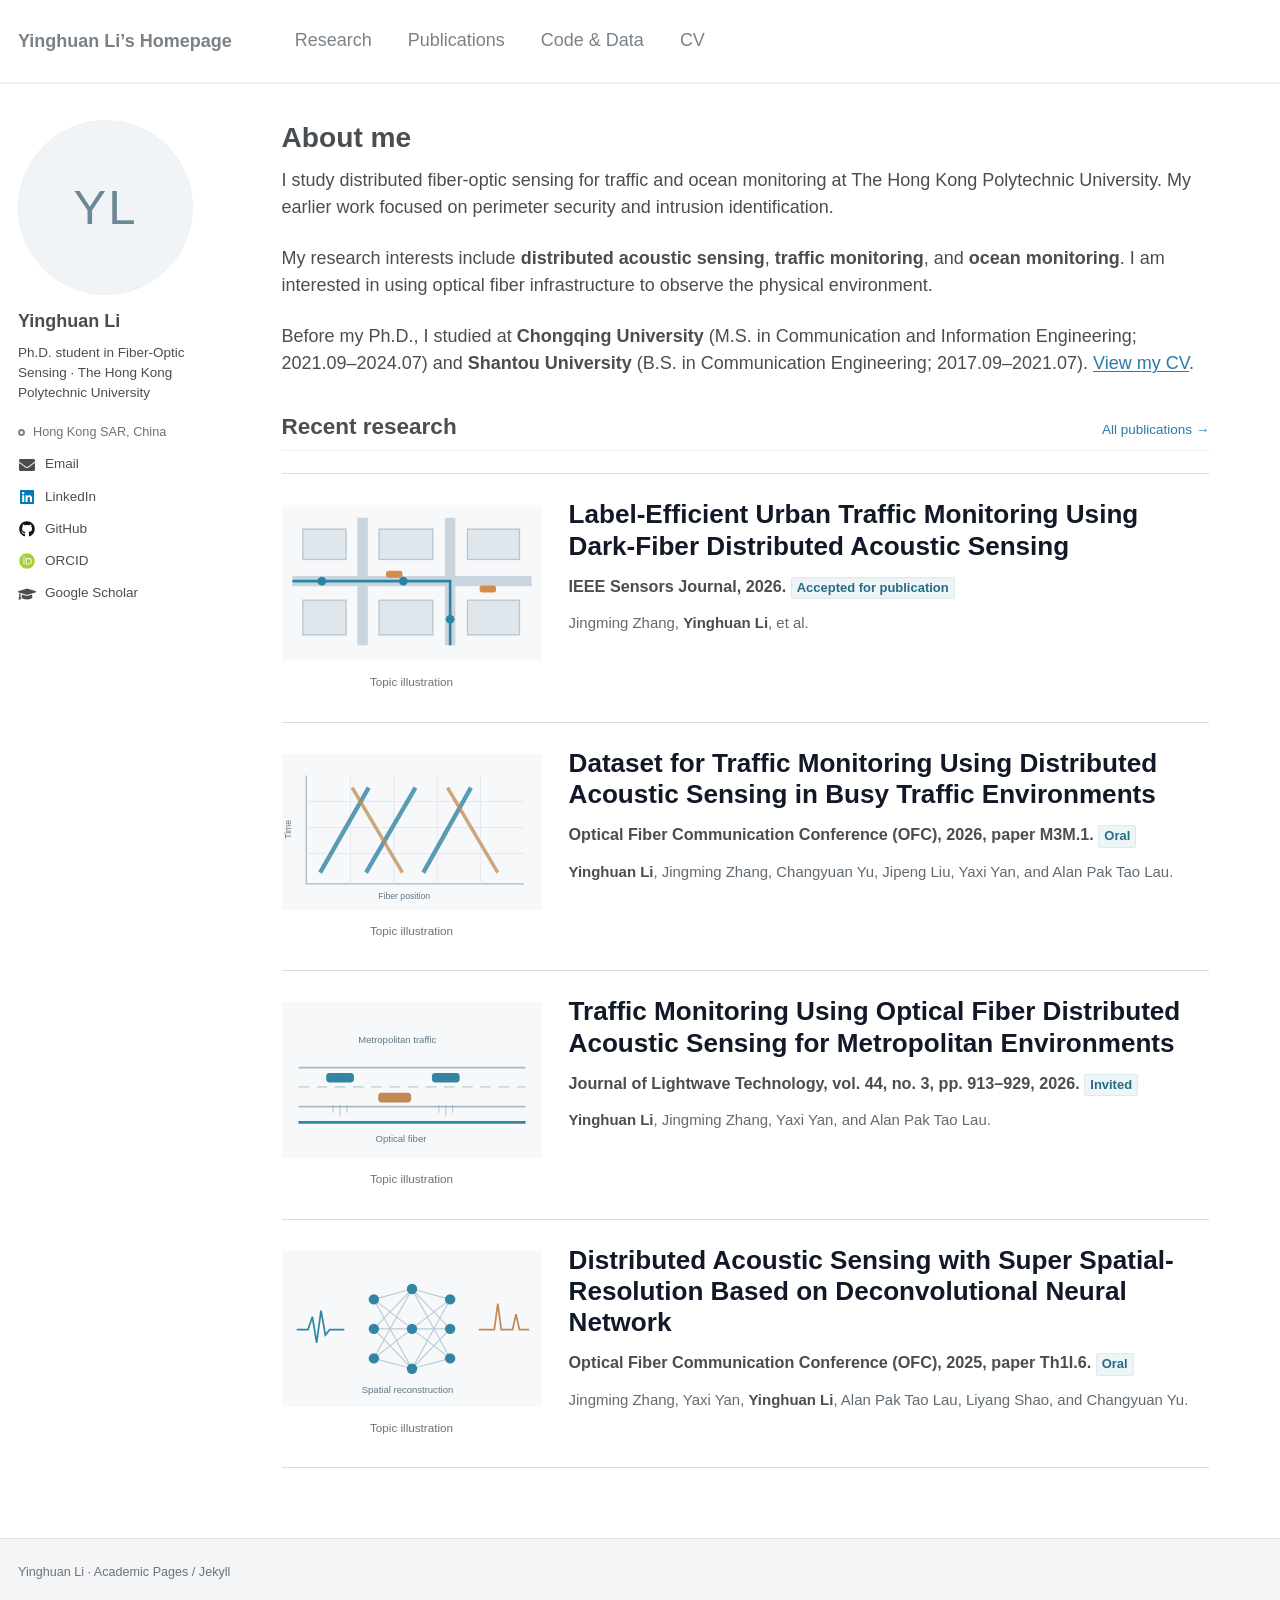
==== index.html @ 4fb7488a "Publish reviewed portfolio snapshot" ====
<!doctype html>
<!-- Adapted from Academic Pages / Minimal Mistakes; see assets/academicpages-LICENSE.txt. -->
<html lang="en">
<head>
  <meta charset="utf-8">
  <meta name="viewport" content="width=device-width, initial-scale=1">
  <title>About · Yinghuan Li</title>
  <meta name="description" content="I study distributed fiber-optic sensing for traffic and ocean monitoring at The Hong Kong Polytechnic University. My earlier work focused on perimeter security and intrusion identification.">
  
  <link rel="stylesheet" href="/assets/css/main.css?v=1792940641">
</head>
<body>
  <a class="skip" href="#main">Skip to content</a>
  <header class="masthead"><div class="masthead__inner-wrap"><nav class="site-navigation" aria-label="Main navigation">
    <div class="nav-primary">
    <a class="site-name" href="/" aria-current="page">Yinghuan Li’s Homepage</a>
    <ul class="nav-visible"><li><a href="/research/">Research</a></li><li><a href="/publications/">Publications</a></li><li><a href="/code-data/">Code & Data</a></li><li><a href="/cv/">CV</a></li></ul>
    </div>
    <button class="nav-toggle" type="button" aria-label="More navigation" aria-controls="nav-overflow" aria-expanded="false" hidden><span class="nav-toggle-icon" aria-hidden="true"><span></span><span></span><span></span></span></button>
    <ul class="nav-overflow" id="nav-overflow" hidden></ul>
  </nav></div></header>
  <div class="portfolio-shell">
    
<aside class="author-card" aria-label="Author profile">
  <div class="author-monogram" aria-hidden="true">YL</div>
  <div class="author-copy">
  <h2>Yinghuan Li</h2>
  <p class="author-role">Ph.D. student in Fiber-Optic Sensing · The Hong Kong Polytechnic University</p>
  </div>
  <div class="author-links-wrapper">
  <button class="follow-toggle" type="button" aria-controls="author-contact-links" aria-expanded="false">Follow</button>
  <ul class="author-links" id="author-contact-links"><li class="author-location"><span class="location">Hong Kong SAR, China</span></li><li><a href="mailto:ying-huan.li@connect.polyu.hk"><!-- Font Awesome Free 5.15.4; icons CC BY 4.0. See assets/fontawesome-LICENSE.txt. -->
<svg class="contact-icon contact-icon--email" viewBox="0 0 512 512" fill="currentColor" aria-hidden="true" focusable="false" xmlns="http://www.w3.org/2000/svg"><path d="M502.3 190.8c3.9-3.1 9.7-.2 9.7 4.7V400c0 26.5-21.5 48-48 48H48c-26.5 0-48-21.5-48-48V195.6c0-5 5.7-7.8 9.7-4.7 22.4 17.4 52.1 39.5 154.1 113.6 21.1 15.4 56.7 47.8 92.2 47.6 35.7.3 72-32.8 92.3-47.6 102-74.1 131.6-96.3 154-113.7zM256 320c23.2.4 56.6-29.2 73.4-41.4 132.7-96.3 142.8-104.7 173.4-128.7 5.8-4.5 9.2-11.5 9.2-18.9v-19c0-26.5-21.5-48-48-48H48C21.5 64 0 85.5 0 112v19c0 7.4 3.4 14.3 9.2 18.9 30.6 23.9 40.7 32.4 173.4 128.7 16.8 12.2 50.2 41.8 73.4 41.4z"/></svg>

Email</a></li><li><a href="https://www.linkedin.com/in/yinghuan-li-a38567391/?locale=en"><!-- Font Awesome Free 5.15.4; icons CC BY 4.0. See assets/fontawesome-LICENSE.txt. -->
<svg class="contact-icon contact-icon--linkedin" viewBox="0 0 448 512" fill="currentColor" aria-hidden="true" focusable="false" xmlns="http://www.w3.org/2000/svg"><path d="M416 32H31.9C14.3 32 0 46.5 0 64.3v383.4C0 465.5 14.3 480 31.9 480H416c17.6 0 32-14.5 32-32.3V64.3c0-17.8-14.4-32.3-32-32.3zM135.4 416H69V202.2h66.5V416zm-33.2-243c-21.3 0-38.5-17.3-38.5-38.5S80.9 96 102.2 96c21.2 0 38.5 17.3 38.5 38.5 0 21.3-17.2 38.5-38.5 38.5zm282.1 243h-66.4V312c0-24.8-.5-56.7-34.5-56.7-34.6 0-39.9 27-39.9 54.9V416h-66.4V202.2h63.7v29.2h.9c8.9-16.8 30.6-34.5 62.9-34.5 67.2 0 79.7 44.3 79.7 101.9V416z"/></svg>

LinkedIn</a></li><li><a href="https://github.com/StepsEight"><!-- Font Awesome Free 5.15.4; icons CC BY 4.0. See assets/fontawesome-LICENSE.txt. -->
<svg class="contact-icon contact-icon--github" viewBox="0 0 496 512" fill="currentColor" aria-hidden="true" focusable="false" xmlns="http://www.w3.org/2000/svg"><path d="M165.9 397.4c0 2-2.3 3.6-5.2 3.6-3.3.3-5.6-1.3-5.6-3.6 0-2 2.3-3.6 5.2-3.6 3-.3 5.6 1.3 5.6 3.6zm-31.1-4.5c-.7 2 1.3 4.3 4.3 4.9 2.6 1 5.6 0 6.2-2s-1.3-4.3-4.3-5.2c-2.6-.7-5.5.3-6.2 2.3zm44.2-1.7c-2.9.7-4.9 2.6-4.6 4.9.3 2 2.9 3.3 5.9 2.6 2.9-.7 4.9-2.6 4.6-4.6-.3-1.9-3-3.2-5.9-2.9zM244.8 8C106.1 8 0 113.3 0 252c0 110.9 69.8 205.8 169.5 239.2 12.8 2.3 17.3-5.6 17.3-12.1 0-6.2-.3-40.4-.3-61.4 0 0-70 15-84.7-29.8 0 0-11.4-29.1-27.8-36.6 0 0-22.9-15.7 1.6-15.4 0 0 24.9 2 38.6 25.8 21.9 38.6 58.6 27.5 72.9 20.9 2.3-16 8.8-27.1 16-33.7-55.9-6.2-112.3-14.3-112.3-110.5 0-27.5 7.6-41.3 23.6-58.9-2.6-6.5-11.1-33.3 2.6-67.9 20.9-6.5 69 27 69 27 20-5.6 41.5-8.5 62.8-8.5s42.8 2.9 62.8 8.5c0 0 48.1-33.6 69-27 13.7 34.7 5.2 61.4 2.6 67.9 16 17.7 25.8 31.5 25.8 58.9 0 96.5-58.9 104.2-114.8 110.5 9.2 7.9 17 22.9 17 46.4 0 33.7-.3 75.4-.3 83.6 0 6.5 4.6 14.4 17.3 12.1C428.2 457.8 496 362.9 496 252 496 113.3 383.5 8 244.8 8zM97.2 352.9c-1.3 1-1 3.3.7 5.2 1.6 1.6 3.9 2.3 5.2 1 1.3-1 1-3.3-.7-5.2-1.6-1.6-3.9-2.3-5.2-1zm-10.8-8.1c-.7 1.3.3 2.9 2.3 3.9 1.6 1 3.6.7 4.3-.7.7-1.3-.3-2.9-2.3-3.9-2-.6-3.6-.3-4.3.7zm32.4 35.6c-1.6 1.3-1 4.3 1.3 6.2 2.3 2.3 5.2 2.6 6.5 1 1.3-1.3.7-4.3-1.3-6.2-2.2-2.3-5.2-2.6-6.5-1zm-11.4-14.7c-1.6 1-1.6 3.6 0 5.9 1.6 2.3 4.3 3.3 5.6 2.3 1.6-1.3 1.6-3.9 0-6.2-1.4-2.3-4-3.3-5.6-2z"/></svg>

GitHub</a></li><li><a href="https://orcid.org/0000-0002-9849-8032"><!-- Font Awesome Free 5.15.4; icons CC BY 4.0. See assets/fontawesome-LICENSE.txt. -->
<svg class="contact-icon contact-icon--orcid" viewBox="0 0 512 512" fill="currentColor" aria-hidden="true" focusable="false" xmlns="http://www.w3.org/2000/svg"><path d="M294.75 188.19h-45.92V342h47.47c67.62 0 83.12-51.34 83.12-76.91 0-41.64-26.54-76.9-84.67-76.9zM256 8C119 8 8 119 8 256s111 248 248 248 248-111 248-248S393 8 256 8zm-80.79 360.76h-29.84v-207.5h29.84zm-14.92-231.14a19.57 19.57 0 1 1 19.57-19.57 19.64 19.64 0 0 1-19.57 19.57zM300 369h-81V161.26h80.6c76.73 0 110.44 54.83 110.44 103.85C410 318.39 368.38 369 300 369z"/></svg>

ORCID</a></li><li><a href="https://scholar.google.com/citations?user=n-cyWgwAAAAJ&amp;hl=en"><!-- Font Awesome Free 5.15.4; icons CC BY 4.0. See assets/fontawesome-LICENSE.txt. -->
<svg class="contact-icon contact-icon--scholar" viewBox="0 0 640 512" fill="currentColor" aria-hidden="true" focusable="false" xmlns="http://www.w3.org/2000/svg"><path d="M622.34 153.2L343.4 67.5c-15.2-4.67-31.6-4.67-46.79 0L17.66 153.2c-23.54 7.23-23.54 38.36 0 45.59l48.63 14.94c-10.67 13.19-17.23 29.28-17.88 46.9C38.78 266.15 32 276.11 32 288c0 10.78 5.68 19.85 13.86 25.65L20.33 428.53C18.11 438.52 25.71 448 35.94 448h56.11c10.24 0 17.84-9.48 15.62-19.47L82.14 313.65C90.32 307.85 96 298.78 96 288c0-11.57-6.47-21.25-15.66-26.87.76-15.02 8.44-28.3 20.69-36.72L296.6 284.5c9.06 2.78 26.44 6.25 46.79 0l278.95-85.7c23.55-7.24 23.55-38.36 0-45.6zM352.79 315.09c-28.53 8.76-52.84 3.92-65.59 0l-145.02-44.55L128 384c0 35.35 85.96 64 192 64s192-28.65 192-64l-14.18-113.47-145.03 44.56z"/></svg>

Google Scholar</a></li></ul>
  </div>
</aside>

    <main id="main"><h1>About me</h1>
<div class="about-copy">
<p>I study distributed fiber-optic sensing for traffic and ocean monitoring at The Hong Kong Polytechnic University. My earlier work focused on perimeter security and intrusion identification.</p>
<p>My research interests include <strong>distributed acoustic sensing</strong>, <strong>traffic monitoring</strong>, and <strong>ocean monitoring</strong>. I am interested in using optical fiber infrastructure to observe the physical environment.</p>
<p>Before my Ph.D., I studied at <strong>Chongqing University</strong> (M.S. in Communication and Information Engineering; 2021.09–2024.07) and <strong>Shantou University</strong> (B.S. in Communication Engineering; 2017.09–2021.07). <a href="/cv/">View my CV</a>.</p>
</div>

<div class="section-heading"><h2>Recent research</h2><a href="/publications/">All publications <span aria-hidden="true">→</span></a></div>
<div class="research-list">


<article class="project-row research-row">
  <figure class="research-visual">
    
<svg viewBox="0 0 300 180" xmlns="http://www.w3.org/2000/svg" aria-hidden="true" focusable="false">
<rect width="300" height="180" rx="3" fill="#f6f8fa"/>

<g fill="#e0e7ec" stroke="#b8c6d0" stroke-width="1.5"><rect x="24" y="28" width="50" height="35"/><rect x="112" y="28" width="62" height="35"/><rect x="214" y="28" width="60" height="35"/><rect x="24" y="110" width="50" height="40"/><rect x="112" y="110" width="62" height="40"/><rect x="214" y="110" width="60" height="40"/></g>
<path d="M12 88H288M93 15V162M194 15V162" stroke="#c9d4dc" stroke-width="12"/><path d="M12 88H194V162" stroke="#2885a5" stroke-width="3" fill="none"/>
<g fill="#2885a5"><circle cx="46" cy="88" r="5"/><circle cx="140" cy="88" r="5"/><circle cx="194" cy="132" r="5"/></g><g fill="#d38c4a"><rect x="120" y="76" width="19" height="8" rx="3"/><rect x="228" y="93" width="19" height="8" rx="3"/></g>

</svg>

    <figcaption>Topic illustration</figcaption>
  </figure>
  <div class="project-copy research-citation"><h3><a href="https://doi.org/10.1109/JSEN.2026.3744392">Label-Efficient Urban Traffic Monitoring Using Dark-Fiber Distributed Acoustic Sensing</a></h3><p class="research-venue">IEEE Sensors Journal, 2026. <span class="badge">Accepted for publication</span></p><p class="research-authors">Jingming Zhang, <strong>Yinghuan Li</strong>, et al.</p></div>
</article>

<article class="project-row research-row">
  <figure class="research-visual">
    
<svg viewBox="0 0 300 180" xmlns="http://www.w3.org/2000/svg" aria-hidden="true" focusable="false">
<rect width="300" height="180" rx="3" fill="#f6f8fa"/>

<path d="M28 25V150H279" fill="none" stroke="#a9b8c4" stroke-width="1.5"/>
<g stroke="#e1e7ec" stroke-width="1"><path d="M28 55H279M28 85H279M28 115H279M79 25V150M129 25V150M179 25V150M229 25V150"/></g>
<g stroke="#3285a3" stroke-width="5" opacity=".8"><path d="M44 137L100 39M97 137L154 39M163 137L218 39"/></g><g stroke="#c18a52" stroke-width="4" opacity=".75"><path d="M81 39L139 137M191 39L249 137"/></g>
<g fill="#617783" font-size="10" font-family="Arial,sans-serif"><text x="111" y="168">Fiber position</text><text x="10" y="98" transform="rotate(-90 10 98)">Time</text></g>

</svg>

    <figcaption>Topic illustration</figcaption>
  </figure>
  <div class="project-copy research-citation"><h3><a href="https://doi.org/10.1364/OFC.2026.M3M.1">Dataset for Traffic Monitoring Using Distributed Acoustic Sensing in Busy Traffic Environments</a></h3><p class="research-venue">Optical Fiber Communication Conference (OFC), 2026, paper M3M.1. <span class="badge">Oral</span></p><p class="research-authors"><strong>Yinghuan Li</strong>, Jingming Zhang, Changyuan Yu, Jipeng Liu, Yaxi Yan, and Alan Pak Tao Lau.</p></div>
</article>

<article class="project-row research-row">
  <figure class="research-visual">
    
<svg viewBox="0 0 300 180" xmlns="http://www.w3.org/2000/svg" aria-hidden="true" focusable="false">
<rect width="300" height="180" rx="3" fill="#f6f8fa"/>

<path d="M19 76H281M19 121H281" stroke="#acbac5" stroke-width="2"/><path d="M19 98H281" stroke="#ced8df" stroke-width="2" stroke-dasharray="12 9"/>
<g fill="#3285a3"><rect x="51" y="82" width="32" height="11" rx="4"/><rect x="173" y="82" width="32" height="11" rx="4"/></g><rect x="111" y="105" width="38" height="11" rx="4" fill="#c18a52"/>
<path d="M19 139H281" stroke="#3285a3" stroke-width="3"/><g fill="none" stroke="#3285a3" opacity=".45"><path d="M67 119v13m-8-13v9m16-9v9M189 119v13m-8-13v9m16-9v9"/></g>
<g fill="#617783" font-family="Arial,sans-serif" font-size="11"><text x="88" y="48">Metropolitan traffic</text><text x="108" y="162">Optical fiber</text></g>

</svg>

    <figcaption>Topic illustration</figcaption>
  </figure>
  <div class="project-copy research-citation"><h3><a href="https://doi.org/10.1109/JLT.2025.3642924">Traffic Monitoring Using Optical Fiber Distributed Acoustic Sensing for Metropolitan Environments</a></h3><p class="research-venue">Journal of Lightwave Technology, vol. 44, no. 3, pp. 913–929, 2026. <span class="badge">Invited</span></p><p class="research-authors"><strong>Yinghuan Li</strong>, Jingming Zhang, Yaxi Yan, and Alan Pak Tao Lau.</p></div>
</article>

<article class="project-row research-row">
  <figure class="research-visual">
    
<svg viewBox="0 0 300 180" xmlns="http://www.w3.org/2000/svg" aria-hidden="true" focusable="false">
<rect width="300" height="180" rx="3" fill="#f6f8fa"/>

<path d="M17 91h13l5-15 5 30 5-37 5 28 5-6h17" fill="none" stroke="#3285a3" stroke-width="2"/>
<g fill="none" stroke="#b9cbd7" stroke-width="1.3"><path d="M106 56L150 44 194 56M106 56L150 90 194 56M106 56L150 136 194 56M106 90L150 44 194 90M106 90L150 90 194 90M106 90L150 136 194 90M106 124L150 44 194 124M106 124L150 90 194 124M106 124L150 136 194 124"/></g>
<g fill="#3285a3"><circle cx="106" cy="56" r="6"/><circle cx="106" cy="90" r="6"/><circle cx="106" cy="124" r="6"/><circle cx="150" cy="44" r="6"/><circle cx="150" cy="90" r="6"/><circle cx="150" cy="136" r="6"/><circle cx="194" cy="56" r="6"/><circle cx="194" cy="90" r="6"/><circle cx="194" cy="124" r="6"/></g>
<path d="M227 91h18l4-30 4 30h13l4-18 4 18h11" fill="none" stroke="#c18a52" stroke-width="2"/>
<text x="92" y="164" fill="#617783" font-family="Arial,sans-serif" font-size="11">Spatial reconstruction</text>

</svg>

    <figcaption>Topic illustration</figcaption>
  </figure>
  <div class="project-copy research-citation"><h3><a href="https://doi.org/10.1364/OFC.2025.Th1I.6">Distributed Acoustic Sensing with Super Spatial-Resolution Based on Deconvolutional Neural Network</a></h3><p class="research-venue">Optical Fiber Communication Conference (OFC), 2025, paper Th1I.6. <span class="badge">Oral</span></p><p class="research-authors">Jingming Zhang, Yaxi Yan, <strong>Yinghuan Li</strong>, Alan Pak Tao Lau, Liyang Shao, and Changyuan Yu.</p></div>
</article>

</div>


</main>
  </div>
  <footer class="portfolio-footer">Yinghuan Li · Academic Pages / Jekyll</footer>
  <script defer src="/assets/navigation.js?v=1792940641"></script>
</body>
</html>
---- assets/css/main.css ----
﻿:root{--global-base-color: #2f7f93;--global-bg-color: #fff;--global-footer-bg-color: #f2f3f3;--global-border-color: rgb(94.7843137255%, 95.0980392157%, 95.3333333333%);--global-dark-border-color: #bdc1c4;--global-code-background-color: #fafafa;--global-code-text-color: rgb(19.137254902%, 20.3921568627%, 21.3333333333%);--global-fig-caption-color: mix(#fff, rgb(28.7058823529%, 30.5882352941%, 32%), 25%);--global-link-color: #52adc8;--global-link-color-hover: mix(#000, #2f7f93, 25%);--global-link-color-visited: mix(#fff, #2f7f93, 25%);--global-masthead-link-color: rgb(28.7058823529%, 30.5882352941%, 32%);--global-masthead-link-color-hover: mix(#000, #7a8288, 25%);--global-text-color: rgb(28.7058823529%, 30.5882352941%, 32%);--global-text-color-light: rgb(73.9215686275%, 75.4901960784%, 76.6666666667%);--global-thead-color: rgb(94.7843137255%, 95.0980392157%, 95.3333333333%)}html[data-theme=dark]{--global-base-color: #0ea1c5;--global-bg-color: #474747;--global-footer-bg-color: #474747;--global-border-color: rgb(73.9215686275%, 75.4901960784%, 76.6666666667%);--global-dark-border-color: rgb(85.568627451%, 85.568627451%, 85.568627451%);--global-code-background-color: #fafafa;--global-code-text-color: rgb(19.137254902%, 20.3921568627%, 21.3333333333%);--global-fig-caption-color: rgb(73.9215686275%, 75.4901960784%, 76.6666666667%);--global-link-color: #0ea1c5;--global-link-color-hover: rgb(4.1176470588%, 47.3529411765%, 57.9411764706%);--global-link-color-visited: rgb(29.1176470588%, 72.3529411765%, 82.9411764706%);--global-masthead-link-color: #ffffff;--global-masthead-link-color-hover: #0ea1c5;--global-text-color: #ffffff;--global-text-color-light: #f3f3f3;--global-thead-color: rgb(92.7843137255%, 92.7843137255%, 92.7843137255%)}a:focus{outline:thin dotted #f89406;outline:5px auto #f89406;outline-offset:-2px}*,*:before,*:after{-moz-box-sizing:border-box;-webkit-box-sizing:border-box;box-sizing:border-box}html{box-sizing:border-box;background-color:var(--global-bg-color);font-size:16px}@media(min-width: 48em){html{font-size:18px}}html{-webkit-text-size-adjust:100%;-ms-text-size-adjust:100%}body{margin:0}::-moz-selection{color:#fff;background:#000}::selection{color:#fff;background:#000}article,aside,details,figcaption,figure,footer,header,hgroup,main,nav,section{display:block}audio,canvas,video{display:inline-block;*display:inline;*zoom:1}audio:not([controls]){display:none}a{color:var(--global-link-color)}a:hover,a:active{outline:0}sub,sup{position:relative;font-size:75%;line-height:0;vertical-align:baseline}sup{top:-0.5em}sub{bottom:-0.25em}img{max-width:100%;width:auto\9 ;height:auto;vertical-align:middle;border:0;-ms-interpolation-mode:bicubic}#map_canvas img,.google-maps img{max-width:none}button,input,select,textarea{margin:0;font-size:100%;vertical-align:middle}button,input{*overflow:visible;line-height:normal}button::-moz-focus-inner,input::-moz-focus-inner{padding:0;border:0}button,html input[type=button],input[type=reset],input[type=submit]{-webkit-appearance:button;cursor:pointer}label,select,button,input[type=button],input[type=reset],input[type=submit],input[type=radio],input[type=checkbox]{cursor:pointer}input[type=search]{box-sizing:content-box;-webkit-appearance:textfield}input[type=search]::-webkit-search-decoration,input[type=search]::-webkit-search-cancel-button{-webkit-appearance:none}textarea{overflow:auto;vertical-align:top}html{position:relative;min-height:100%;scroll-behavior:smooth}body{color:var(--global-text-color);background-color:var(--global-bg-color);margin:0;padding:70px 0 0;padding-bottom:9em;font-family:-apple-system,".SFNSText-Regular","San Francisco","Roboto","Segoe UI","Helvetica Neue","Lucida Grande",Arial,sans-serif;line-height:1.5}body.overflow--hidden{overflow:hidden}h1,h2,h3,h4,h5,h6{margin:2em 0 .5em;line-height:1.2;font-family:-apple-system,".SFNSText-Regular","San Francisco","Roboto","Segoe UI","Helvetica Neue","Lucida Grande",Arial,sans-serif;font-weight:bold}h1{margin-top:0;font-size:1.563em}h2{font-size:1.25em}h3{font-size:1em}h4{font-size:.75em}h5{font-size:.75em}h6{font-size:.75em}small,.small{font-size:.75em}p{margin-bottom:1.3em}u,ins{text-decoration:none;border-bottom:1px solid var(--global-text-color)}u a,ins a{color:inherit}del a{color:inherit}p,pre,blockquote,ul,ol,dl,figure,table,fieldset{orphans:3;widows:3}abbr[title],abbr[data-original-title]{text-decoration:none;cursor:help;border-bottom:1px dotted var(--global-text-color)}blockquote{margin:2em 1em 2em 0;padding-left:1em;padding-right:1em;font-style:italic;border-left:.25em solid var(--global-border-color)}blockquote cite{font-style:italic}blockquote cite:before{content:"—";padding-right:5px}a:hover,a:active{outline:0}tt,code,kbd,samp,pre{font-family:Monaco,Consolas,"Lucida Console",monospace}pre{overflow-x:auto}a>code,figcaption>code,li>code,p>code,td>code{color:var(--global-code-text-color);padding-top:.1rem;padding-bottom:.1rem;font-size:.75em;background:var(--global-code-background-color);border:1px solid var(--global-thead-color);border-radius:4px;box-shadow:0 1px 1px rgba(0,0,0,.125)}a>code:before,a>code:after,figcaption>code:before,figcaption>code:after,li>code:before,li>code:after,p>code:before,p>code:after,td>code:before,td>code:after{letter-spacing:-0.2em;content:" "}a>code{color:inherit}pre>code{color:var(--global-code-text-color)}hr{display:block;margin:1em 0;border:0;border-top:1px solid var(--global-border-color)}ul li,ol li{margin-bottom:.5em}li ul,li ol{margin-top:.5em}figure{display:-webkit-box;display:flex;-webkit-box-pack:justify;justify-content:space-between;-webkit-box-align:start;align-items:flex-start;flex-wrap:wrap;margin:2em 0}figure img,figure iframe,figure .fluid-width-video-wrapper{margin-bottom:1em}figure img{width:100%;border-radius:4px;-webkit-transition:all .2s ease-in-out;transition:all .2s ease-in-out}figure>a{display:block}@media(min-width: 37.5em){figure.half>a,figure.half>img{width:calc(50% - .5em)}}figure.half figcaption{width:100%}@media(min-width: 37.5em){figure.third>a,figure.third>img{width:calc(33.3333% - .5em)}}figure.third figcaption{width:100%}figcaption{margin-bottom:.5em;color:var(--global-fig-caption-color);font-family:Georgia,Times,serif;font-size:.75em}figcaption a{color:inherit;text-decoration:none;border-bottom:1px solid var(--global-border-color);-webkit-transition:all .2s ease-in-out;transition:all .2s ease-in-out}figcaption a:hover{color:#000;border-bottom-color:#000}svg:not(:root){overflow:hidden}nav ul{margin:0;padding:0}nav li{list-style:none}nav a{text-decoration:none}nav ul li,nav ol li{margin-bottom:0}nav li ul,nav li ol{margin-top:0}@-webkit-keyframes intro{0%{opacity:0}100%{opacity:1}}@keyframes intro{0%{opacity:0}100%{opacity:1}}b,i,strong,em,blockquote,p,q,span,figure,img,h1,h2,header,input,a,tr,td,form button,input[type=submit],.btn,#goog-wm-sb,.highlight,.archive__item-teaser{-webkit-transition:all .2s ease-in-out;transition:all .2s ease-in-out}@media print{.masthead,.toc,.page__share,.page__related,.ads,.page__footer{display:none}}.hidden{display:none;visibility:hidden}.load{display:none}.transparent{opacity:0}.visually-hidden,.screen-reader-text,.screen-reader-text span,.screen-reader-shortcut{position:absolute !important;clip:rect(1px, 1px, 1px, 1px);height:1px !important;width:1px !important;border:0 !important;overflow:hidden}body:hover .visually-hidden a,body:hover .visually-hidden input,body:hover .visually-hidden button{display:none !important}.screen-reader-text:focus,.screen-reader-shortcut:focus{clip:auto !important;height:auto !important;width:auto !important;display:block;font-size:1em;font-weight:bold;padding:15px 23px 14px;background:var(--global-text-color);z-index:100000;text-decoration:none;box-shadow:0 0 2px 2px rgba(0,0,0,.6)}.skip-link{position:fixed;z-index:20;margin:0;font-family:-apple-system,".SFNSText-Regular","San Francisco","Roboto","Segoe UI","Helvetica Neue","Lucida Grande",Arial,sans-serif;white-space:nowrap}.skip-link li{height:0;width:0;list-style:none}.text-left{text-align:left}.text-center{text-align:center}.text-right{text-align:right}.text-justify{text-align:justify}.text-nowrap{white-space:nowrap}.cf{clear:both}.wrapper:after{content:" ";display:block;clear:both}.wrapper{max-width:925px;margin-left:auto;margin-right:auto}.wordwrap{white-space:pre-wrap;white-space:-moz-pre-wrap;white-space:-pre-wrap;white-space:-o-pre-wrap;word-wrap:break-word}.align-left{display:block;margin-left:auto;margin-right:auto}@media(min-width: 37.5em){.align-left{float:left;margin-right:1em}}.align-right{display:block;margin-left:auto;margin-right:auto}@media(min-width: 37.5em){.align-right{float:right;margin-left:1em}}.align-center{display:block;margin-left:auto;margin-right:auto}@media(min-width: 57.8125em){.full{margin-right:-19.4915254237% !important}}.icon{display:inline-block;fill:currentColor;width:1em;height:1.1em;line-height:1;position:relative;top:-0.1em;vertical-align:middle}.icon-pad-right{padding-right:.5em;margin-right:.5em}.social-icons .fa{color:#000}.social-icons .fa-bluesky,.social-icons .fa-bluesky-square{color:#1184fe}.social-icons .fa-behance,.social-icons .fa-behance-square{color:#1769ff}.social-icons .fa-dribbble{color:#ea4c89}.social-icons .fa-facebook,.social-icons .fa-facebook-square{color:#3b5998}.social-icons .fa-flickr{color:#ff0084}.social-icons .fa-foursquare{color:#0072b1}.social-icons .fa-google-plus,.social-icons .fa-google-plus-square{color:#dd4b39}.social-icons .fa-instagram{color:#517fa4}.social-icons .fa-kaggle,.social-icons .fa-kaggle-square{color:#20c0ff}.social-icons .fa-lastfm,.social-icons .fa-lastfm-square{color:#d51007}.social-icons .fa-linkedin,.social-icons .fa-linkedin-square{color:#007bb6}.social-icons .fa-mastodon,.social-icons .fa-mastodon-square{color:#6364ff}.social-icons .ai-orcid,.social-icons .ai-orcid-square{color:#a6ce39}.social-icons .fa-pinterest,.social-icons .fa-pinterest-p,.social-icons .fa-pinterest-square{color:#cb2027}.social-icons .fa-rss,.social-icons .fa-rss-square{color:#fa9b39}.social-icons .fa-soundcloud{color:#f30}.social-icons .fa-stack-exchange,.social-icons .fa-stack-overflow{color:#fe7a15}.social-icons .fa-tumblr,.social-icons .fa-tumblr-square{color:#32506d}.social-icons .fa-twitter,.social-icons .fa-twitter-square{color:#55acee}.social-icons .fa-vimeo,.social-icons .fa-vimeo-square{color:#1ab7ea}.social-icons .fa-vine{color:#00bf8f}.social-icons .fa-youtube,.social-icons .fa-youtube-square,.social-icons .fa-youtube-play{color:#b00}.social-icons .fa-xing,.social-icons .fa-xing-square{color:#006567}.navicon{position:relative;display:inline-block;vertical-align:middle;width:28px;height:4px;background:var(--global-masthead-link-color);margin:auto;-webkit-transition:.3s;transition:.3s}.navicon:before,.navicon:after{content:"";position:absolute;left:0;width:28px;height:4px;background:var(--global-masthead-link-color);-webkit-transition:.3s;transition:.3s}.navicon:before{top:-8px}.navicon:after{bottom:-8px}.close .navicon{background:rgba(0,0,0,0)}.close .navicon:before,.close .navicon:after{-webkit-transform-origin:50% 50%;-ms-transform-origin:50% 50%;transform-origin:50% 50%;top:0;width:28px}.close .navicon:before{-webkit-transform:rotate3d(0, 0, 1, 45deg);transform:rotate3d(0, 0, 1, 45deg)}.close .navicon:after{-webkit-transform:rotate3d(0, 0, 1, -45deg);transform:rotate3d(0, 0, 1, -45deg)}@media(min-width: 57.8125em){.sticky{clear:both}.sticky::after{clear:both;content:"";display:table}.sticky{position:-webkit-sticky;position:sticky;top:2em}.sticky>*{display:block}}.well{min-height:20px;padding:19px;margin-bottom:20px;background-color:#f5f5f5;border:1px solid #e3e3e3;border-radius:4px;box-shadow:inset 0 1px 1px rgba(0,0,0,.05)}.show-modal{overflow:hidden;position:relative}.show-modal:before{position:absolute;content:"";top:0;left:0;width:100%;height:100%;z-index:999;background-color:rgba(255,255,255,.85)}.show-modal .modal{display:block}.modal{display:none;position:fixed;width:300px;top:50%;left:50%;margin-left:-150px;margin-top:-150px;min-height:0;z-index:9999;background:var(--global-text-color);border:1px solid var(--global-border-color);border-radius:4px;box-shadow:0 1px 1px rgba(0,0,0,.125)}.modal__title{margin:0;padding:.5em 1em}.modal__supporting-text{padding:0 1em .5em 1em}.modal__actions{padding:.5em 1em;border-top:1px solid var(--global-border-color)}.footnote{color:var(--global-text-color-light);text-decoration:none}.footnotes{color:var(--global-text-color-light)}.footnotes ol,.footnotes li,.footnotes p{margin-bottom:0;font-size:.75em}a.reversefootnote{color:var(--global-text-color-light);text-decoration:none}a.reversefootnote:hover{text-decoration:underline}.required{color:#ee5f5b;font-weight:bold}table{margin-bottom:1em;width:100%;font-family:-apple-system,".SFNSText-Regular","San Francisco","Roboto","Segoe UI","Helvetica Neue","Lucida Grande",Arial,sans-serif;font-size:.75em;border-collapse:collapse;border:1px solid var(--global-border-color)}table+table{margin-top:1em}thead{background-color:var(--global-border-color);border-bottom:1px solid var(--global-border-color)}th{padding:.5em;font-weight:bold;text-align:left;border-right:1px solid var(--global-border-color)}td{padding:.5em;border-bottom:1px solid var(--global-border-color);border-right:1px solid var(--global-border-color)}tr,td,th{vertical-align:middle}.btn,#goog-wm-sb{display:inline-block;margin-bottom:.25em;padding:.5em 1em;color:#fff !important;font-family:-apple-system,".SFNSText-Regular","San Francisco","Roboto","Segoe UI","Helvetica Neue","Lucida Grande",Arial,sans-serif;font-size:.75em;font-weight:bold;text-align:center;text-decoration:none;background-color:var(--global-base-color);border:0 !important;border-radius:4px;cursor:pointer}.btn:hover,#goog-wm-sb:hover{background-color:#333}.btn .icon,#goog-wm-sb .icon{margin-right:.5em}.btn .icon+.hidden,#goog-wm-sb .icon+.hidden{margin-left:-0.5em}.btn--block{display:block;width:100%}.btn--block+.btn--block{margin-top:.25em}.btn--inverse{color:var(--global-text-color-light) !important;border:1px solid var(--global-border-color) !important;background-color:var(--global-bg-color)}.btn--inverse:hover{color:#fff !important;border-color:var(--global-text-color-light)}.btn--light-outline{border:1px solid #fff !important;background-color:rgba(0,0,0,0)}.btn--info{background-color:#2f7f93}.btn--info:hover{background-color:hsl(192,51.5463917526%,30.431372549%)}.btn--warning{background-color:#f89406}.btn--warning:hover{background-color:rgb(77.8039215686%,46.431372549%,1.8823529412%)}.btn--success{background-color:#62c462}.btn--success:hover{background-color:hsl(120,33.3333333333%,46.1176470588%)}.btn--danger{background-color:#ee5f5b}.btn--danger:hover{background-color:rgb(74.6666666667%,29.8039215686%,28.5490196078%)}.btn--disabled{pointer-events:none;cursor:not-allowed;filter:alpha(opacity=65);box-shadow:none;opacity:.65}.btn--bluesky{background-color:#1184fe}.btn--bluesky:hover{background-color:rgb(5.3333333333%,41.4117647059%,79.6862745098%)}.btn--facebook{background-color:#3b5998}.btn--facebook:hover{background-color:rgb(18.5098039216%,27.9215686275%,47.6862745098%)}.btn--google-plus{background-color:#dd4b39}.btn--google-plus:hover{background-color:rgb(69.3333333333%,23.5294117647%,17.8823529412%)}.btn--linkedin{background-color:#007bb6}.btn--linkedin:hover{background-color:rgb(0%,38.5882352941%,57.0980392157%)}.btn--mastodon{background-color:#6364ff}.btn--mastodon:hover{background-color:rgb(31.0588235294%,31.3725490196%,80%)}.btn--twitter{background-color:#55acee}.btn--twitter:hover{background-color:rgb(26.6666666667%,53.9607843137%,74.6666666667%)}.btn--x-large{font-size:1.25em}.btn--large{font-size:1em}.btn--small{font-size:.6875em}.notice{margin:2em 0 !important;padding:1em;font-family:-apple-system,".SFNSText-Regular","San Francisco","Roboto","Segoe UI","Helvetica Neue","Lucida Grande",Arial,sans-serif;font-size:.75em !important;text-indent:initial;background-color:rgb(94.7843137255%,95.0980392157%,95.3333333333%);border-radius:4px;box-shadow:0 1px 1px rgba(122,130,136,.25);color:var(--global-code-text-color)}.notice h4{margin-top:0 !important;margin-bottom:.75em}.page__content .notice h4{margin-bottom:0;font-size:1em}.notice p:last-child{margin-bottom:0 !important}.notice h4+p{margin-top:0;padding-top:0}.notice a{color:#7a8288}.notice a:hover{color:rgb(28.7058823529%,30.5882352941%,32%)}.notice code{background-color:rgb(97.3921568627%,97.5490196078%,97.6666666667%)}.notice ul:last-child{margin-bottom:0}.notice--primary{margin:2em 0 !important;padding:1em;font-family:-apple-system,".SFNSText-Regular","San Francisco","Roboto","Segoe UI","Helvetica Neue","Lucida Grande",Arial,sans-serif;font-size:.75em !important;text-indent:initial;background-color:rgb(94.7843137255%,95.0980392157%,95.3333333333%);border-radius:4px;box-shadow:0 1px 1px rgba(122,130,136,.25);color:var(--global-code-text-color)}.notice--primary h4{margin-top:0 !important;margin-bottom:.75em}.page__content .notice--primary h4{margin-bottom:0;font-size:1em}.notice--primary p:last-child{margin-bottom:0 !important}.notice--primary h4+p{margin-top:0;padding-top:0}.notice--primary a{color:#7a8288}.notice--primary a:hover{color:rgb(28.7058823529%,30.5882352941%,32%)}.notice--primary code{background-color:rgb(97.3921568627%,97.5490196078%,97.6666666667%)}.notice--primary ul:last-child{margin-bottom:0}.notice--info{margin:2em 0 !important;padding:1em;font-family:-apple-system,".SFNSText-Regular","San Francisco","Roboto","Segoe UI","Helvetica Neue","Lucida Grande",Arial,sans-serif;font-size:.75em !important;text-indent:initial;background-color:hsl(192,31.6455696203%,93.8039215686%);border-radius:4px;box-shadow:0 1px 1px rgba(47,127,147,.25);color:var(--global-code-text-color)}.notice--info h4{margin-top:0 !important;margin-bottom:.75em}.page__content .notice--info h4{margin-bottom:0;font-size:1em}.notice--info p:last-child{margin-bottom:0 !important}.notice--info h4+p{margin-top:0;padding-top:0}.notice--info a{color:#2f7f93}.notice--info a:hover{color:hsl(192,51.5463917526%,22.8235294118%)}.notice--info code{background-color:hsl(192,31.6455696203%,96.9019607843%)}.notice--info ul:last-child{margin-bottom:0}.notice--warning{margin:2em 0 !important;padding:1em;font-family:-apple-system,".SFNSText-Regular","San Francisco","Roboto","Segoe UI","Helvetica Neue","Lucida Grande",Arial,sans-serif;font-size:.75em !important;text-indent:initial;background-color:hsl(35.2066115702,94.53125%,94.9803921569%);border-radius:4px;box-shadow:0 1px 1px rgba(248,148,6,.25);color:var(--global-code-text-color)}.notice--warning h4{margin-top:0 !important;margin-bottom:.75em}.page__content .notice--warning h4{margin-bottom:0;font-size:1em}.notice--warning p:last-child{margin-bottom:0 !important}.notice--warning h4+p{margin-top:0;padding-top:0}.notice--warning a{color:#f89406}.notice--warning a:hover{color:rgb(58.3529411765%,34.8235294118%,1.4117647059%)}.notice--warning code{background-color:hsl(35.2066115702,94.53125%,97.4901960784%)}.notice--warning ul:last-child{margin-bottom:0}.notice--success{margin:2em 0 !important;padding:1em;font-family:-apple-system,".SFNSText-Regular","San Francisco","Roboto","Segoe UI","Helvetica Neue","Lucida Grande",Arial,sans-serif;font-size:.75em !important;text-indent:initial;background-color:hsl(120,45.3703703704%,95.7647058824%);border-radius:4px;box-shadow:0 1px 1px rgba(98,196,98,.25);color:var(--global-code-text-color)}.notice--success h4{margin-top:0 !important;margin-bottom:.75em}.page__content .notice--success h4{margin-bottom:0;font-size:1em}.notice--success p:last-child{margin-bottom:0 !important}.notice--success h4+p{margin-top:0;padding-top:0}.notice--success a{color:#62c462}.notice--success a:hover{color:hsl(120,33.3333333333%,34.5882352941%)}.notice--success code{background-color:hsl(120,45.3703703704%,97.8823529412%)}.notice--success ul:last-child{margin-bottom:0}.notice--danger{margin:2em 0 !important;padding:1em;font-family:-apple-system,".SFNSText-Regular","San Francisco","Roboto","Segoe UI","Helvetica Neue","Lucida Grande",Arial,sans-serif;font-size:.75em !important;text-indent:initial;background-color:rgb(99.3333333333%,93.7254901961%,93.568627451%);border-radius:4px;box-shadow:0 1px 1px rgba(238,95,91,.25);color:var(--global-code-text-color)}.notice--danger h4{margin-top:0 !important;margin-bottom:.75em}.page__content .notice--danger h4{margin-bottom:0;font-size:1em}.notice--danger p:last-child{margin-bottom:0 !important}.notice--danger h4+p{margin-top:0;padding-top:0}.notice--danger a{color:#ee5f5b}.notice--danger a:hover{color:rgb(56%,22.3529411765%,21.4117647059%)}.notice--danger code{background-color:rgb(99.6666666667%,96.862745098%,96.7843137255%)}.notice--danger ul:last-child{margin-bottom:0}.masthead{position:fixed;background:var(--global-bg-color);height:fit-content;top:0;width:100%;-webkit-animation:intro .3s both;animation:intro .3s both;-webkit-animation-delay:.15s;animation-delay:.15s;z-index:20}.masthead::after{content:"";position:absolute;bottom:0;height:1px;background:var(--global-border-color);width:100%}.masthead__inner-wrap:after{content:" ";display:block;clear:both}.masthead__inner-wrap{max-width:925px;margin-left:auto;margin-right:auto;clear:both}.masthead__inner-wrap::after{clear:both;content:"";display:table}.masthead__inner-wrap{padding:.5em 1em;font-family:-apple-system,".SFNSText-Regular","San Francisco","Roboto","Segoe UI","Helvetica Neue","Lucida Grande",Arial,sans-serif}@media(min-width: 80em){.masthead__inner-wrap{max-width:1280px}}.masthead__inner-wrap nav{z-index:10}.masthead__inner-wrap a{text-decoration:none}.masthead__menu ul{margin:0;padding:0;clear:both;list-style-type:none}.masthead__menu-item{background-color:var(--global-bg-color);display:block;list-style-type:none;white-space:nowrap}.masthead__menu-item--lg{padding-right:2em;font-weight:700}.masthead__menu-item.selected a{color:var(--global-text-color);font-weight:700;border-bottom:2px solid var(--global-text-color);pointer-events:none;cursor:default}.masthead__menu-item.selected a:hover{color:var(--global-text-color);border-bottom:2px solid var(--global-text-color)}.breadcrumbs:after{content:" ";display:block;clear:both}.breadcrumbs{max-width:925px;margin-left:auto;margin-right:auto;clear:both}.breadcrumbs::after{clear:both;content:"";display:table}.breadcrumbs{margin-top:0;margin-bottom:0;padding-left:2em;padding-right:2em;font-family:-apple-system,".SFNSText-Regular","San Francisco","Roboto","Segoe UI","Helvetica Neue","Lucida Grande",Arial,sans-serif;-webkit-animation:intro .3s both;animation:intro .3s both;-webkit-animation-delay:.3s;animation-delay:.3s}@media(min-width: 57.8125em){.breadcrumbs{padding-left:1em;padding-right:1em}}@media(min-width: 80em){.breadcrumbs{max-width:1280px}}.breadcrumbs ol{padding:0;list-style:none;font-size:.75em}@media(min-width: 57.8125em){.breadcrumbs ol{width:83.0508474576%;float:right;margin-right:0}}@media(min-width: 80em){.breadcrumbs ol{padding-left:4.2372881356%}}.breadcrumbs li{display:inline}.breadcrumbs .current{font-weight:bold}.pagination{clear:both;width:100%;float:left;margin-left:0;margin-right:0;clear:both}.pagination::after{clear:both;content:"";display:table}.pagination{margin-top:1em;padding-top:1em}.pagination ul{margin:0;padding:0;list-style-type:none;font-family:-apple-system,".SFNSText-Regular","San Francisco","Roboto","Segoe UI","Helvetica Neue","Lucida Grande",Arial,sans-serif}.pagination li{display:block;float:left;margin-left:-1px}.pagination li a{margin-bottom:.25em;padding:.5em 1em;font-family:-apple-system,".SFNSText-Regular","San Francisco","Roboto","Segoe UI","Helvetica Neue","Lucida Grande",Arial,sans-serif;font-size:14px;font-weight:bold;line-height:1.5;text-align:center;text-decoration:none;color:var(--global-text-color-light);border:1px solid var(--global-border-color);border-radius:0}.pagination li a:hover{color:var(--global-link-color-hover)}.pagination li a.current{color:#fff;background:var(--global-base-color)}.pagination li a.disabled{color:var(--global-text-color-light);pointer-events:none;cursor:not-allowed}.pagination li:first-child{margin-left:0}.pagination li:first-child a{border-top-left-radius:4px;border-bottom-left-radius:4px}.pagination li:last-child a{border-top-right-radius:4px;border-bottom-right-radius:4px}.pagination--pager{display:block;padding:1em 2em;float:left;width:50%;font-family:-apple-system,".SFNSText-Regular","San Francisco","Roboto","Segoe UI","Helvetica Neue","Lucida Grande",Arial,sans-serif;font-size:1em;font-weight:bold;text-align:center;text-decoration:none;color:var(--global-text-color-light);border:1px solid var(--global-border-color);border-radius:4px}.pagination--pager:hover{color:var(--global-link-color-hover)}.pagination--pager:first-child{border-top-right-radius:0;border-bottom-right-radius:0}.pagination--pager:last-child{margin-left:-1px;border-top-left-radius:0;border-bottom-left-radius:0}.pagination--pager.disabled{color:var(--global-text-color-light);pointer-events:none;cursor:not-allowed}.page__content+.pagination,.page__meta+.pagination,.comment__date+.pagination,.page__share+.pagination,.page__comments+.pagination{margin-top:2em;padding-top:2em;border-top:1px solid var(--global-border-color)}.greedy-nav{position:relative;min-width:250px;background:var(--global-bg-color)}.greedy-nav a{display:block;margin:0 1rem;padding:.5rem 0;color:var(--global-masthead-link-color);text-decoration:none}.greedy-nav a:hover{color:var(--global-masthead-link-color-hover)}.greedy-nav button{position:absolute;height:2.5rem;right:0;padding:0 .5rem;border:0;outline:none;background-color:var(--global-bg-color);color:var(--global-text-color);cursor:pointer;z-index:100}.greedy-nav .visible-links{display:table}.greedy-nav .visible-links li{display:table-cell;vertical-align:middle}.greedy-nav .visible-links li:first-child{font-weight:bold;text-wrap:wrap}.greedy-nav .visible-links li:first-child a{margin-left:0}.greedy-nav .visible-links li:last-child a{margin-right:0}.greedy-nav .visible-links #theme-toggle a{width:25px;display:flex;justify-content:center;cursor:pointer}.greedy-nav .visible-links a{position:relative}.greedy-nav .visible-links a:before{content:"";position:absolute;left:0;bottom:0;height:4px;background:var(--global-border-color);width:100%;-webkit-transition:all .2s ease-in-out;transition:all .2s ease-in-out;-webkit-transform:scaleX(0);-ms-transform:scaleX(0);transform:scaleX(0)}.greedy-nav .visible-links a:hover:before{-webkit-transform:scaleX(1);-ms-transform:scaleX(1);transform:scaleX(1)}.greedy-nav .hidden-links{position:absolute;top:100%;right:0;margin-top:15px;padding:5px;border:1px solid var(--global-border-color);border-radius:4px;background:var(--global-bg-color);box-shadow:0 0 10px rgba(0,0,0,.25)}.greedy-nav .hidden-links a{margin:0;padding:10px 20px;font-size:1em}.greedy-nav .hidden-links a:hover{color:var(--global-masthead-link-color-hover);background:var(--global-border-color)}.greedy-nav .hidden-links:before{content:"";position:absolute;top:-11px;right:10px;width:0;border-style:solid;border-width:0 10px 10px;border-color:var(--global-border-color) rgba(0,0,0,0);display:block;z-index:0}.greedy-nav .hidden-links:after{content:"";position:absolute;top:-10px;right:10px;width:0;border-style:solid;border-width:0 10px 10px;border-color:var(--global-bg-color) rgba(0,0,0,0);display:block;z-index:1}.greedy-nav .hidden-links li{display:block;border-bottom:1px solid var(--global-border-color)}.greedy-nav .hidden-links li:last-child{border-bottom:none}.nav__list{font-size:1.25rem}.nav__list ul{margin-bottom:1em}.nav__list a{display:block;padding:.125em 0;color:inherit}.nav__list a:hover{text-decoration:underline}.nav__list .active{margin-left:-0.5em;padding-left:.5em;padding-right:.5em;color:#fff;font-weight:bold;background:var(--global-base-color);border-radius:4px}.nav__list .active:hover{color:#fff}.nav__title{margin:0;padding:.5rem 1rem;font-family:-apple-system,".SFNSText-Regular","San Francisco","Roboto","Segoe UI","Helvetica Neue","Lucida Grande",Arial,sans-serif;font-size:1em;font-weight:bold}.nav__sub-title{display:block;margin:.5rem 0;padding:.5rem 0;font-family:-apple-system,".SFNSText-Regular","San Francisco","Roboto","Segoe UI","Helvetica Neue","Lucida Grande",Arial,sans-serif;font-size:.75em;font-weight:bold;text-transform:uppercase;border-bottom:1px solid var(--global-border-color)}.toc{font-family:-apple-system,".SFNSText-Regular","San Francisco","Roboto","Segoe UI","Helvetica Neue","Lucida Grande",Arial,sans-serif;color:var(--global-text-color-light);text-transform:uppercase;letter-spacing:1px;background-color:#fff;border:1px solid var(--global-border-color);border-radius:4px;box-shadow:0 1px 1px rgba(0,0,0,.125)}.toc .nav__title{color:#fff;font-size:.75em;background:var(--global-base-color);border-top-left-radius:4px;border-top-right-radius:4px}.toc__menu{margin:0;padding:0;width:100%;list-style:none;font-size:.8rem}.toc__menu a{display:block;padding:.5rem 1rem;color:var(--global-code-text-color);font-size:.6875em;font-weight:bold;line-height:1.5;border-bottom:1px solid var(--global-border-color);text-decoration-line:none !important}.toc__menu a:hover{color:#000;background:var(--global-link-color-hover)}.toc__menu>li:last-child a{border-bottom:none}.toc__menu li ul>li a{padding-left:2rem;font-weight:normal}.toc__menu li>ul li{display:none}@media(min-width: 48em){.toc__menu li>ul li{display:block}}.page__footer{clear:both}.page__footer::after{clear:both;content:"";display:table}.page__footer{background-color:var(--global-footer-bg-color);color:var(--global-text-color-light);float:left;margin-left:0;margin-right:0;margin-top:3em;width:100%;clear:both;height:auto;position:fixed;bottom:0;-webkit-animation:intro .3s both;animation:intro .3s both;-webkit-animation-delay:.45s;animation-delay:.45s;border-top:1px solid var(--global-dark-border-color)}.page__footer footer{clear:both}.page__footer footer::after{clear:both;content:"";display:table}.page__footer footer{margin-left:auto;margin-right:auto;margin-top:1em;max-width:100%;padding:0 1em 1em}@media(min-width: 80em){.page__footer footer{max-width:1280px}}.page__footer a{color:inherit;text-decoration:none}.page__footer a:hover{text-decoration:underline}.page__footer .fas,.page__footer .fab,.page__footer .far,.page__footer .fal{color:var(--global-text-color-light)}@media screen and (max-width: 768px){.page__footer{position:relative;bottom:auto}}.page__footer-copyright{font-family:-apple-system,".SFNSText-Regular","San Francisco","Roboto","Segoe UI","Helvetica Neue","Lucida Grande",Arial,sans-serif;font-size:.6875em}.page__footer-follow ul{margin:0;padding:0;list-style-type:none}.page__footer-follow li{display:inline-block;padding-top:5px;padding-bottom:5px;font-family:-apple-system,".SFNSText-Regular","San Francisco","Roboto","Segoe UI","Helvetica Neue","Lucida Grande",Arial,sans-serif;font-size:.75em;text-transform:uppercase}.page__footer-follow li+li:before{content:"";padding-right:5px}.page__footer-follow a{padding-right:10px;font-weight:bold}.page__footer-follow .social-icons a{white-space:nowrap}div.highlighter-rouge,figure.highlight{position:relative;margin-bottom:1em;padding:1em;border:1px solid var(--global-border-color);border-radius:4px;background-color:var(--global-code-background-color);box-shadow:0 1px 1px rgba(0,0,0,.125);font-size:1.25em}div.highlighter-rouge:before,figure.highlight:before{position:absolute;top:0;right:0;padding:.5em;background-color:rgb(94.7843137255%,95.0980392157%,95.3333333333%);content:"";font-family:"Font Awesome 6 Free" !important;font-size:.75em;line-height:1;text-transform:none;speak:none}div.highlighter-rouge .highlight,figure.highlight .highlight{margin:0;font-family:Monaco,Consolas,"Lucida Console",monospace;font-size:.75em;line-height:1.8}.highlight table td{padding:5px}.highlight table pre{margin:0}.highlight .c{color:#93a1a1}.highlight .err{color:#586e75}.highlight .g{color:#586e75}.highlight .k{color:#859900}.highlight .l{color:#586e75}.highlight .n{color:#586e75}.highlight .o{color:#859900}.highlight .x{color:#cb4b16}.highlight .p{color:#586e75}.highlight .cm{color:#93a1a1}.highlight .cp{color:#859900}.highlight .c1{color:#93a1a1}.highlight .cs{color:#859900}.highlight .gd{color:#2aa198}.highlight .ge{color:#586e75;font-style:italic}.highlight .gr{color:#dc322f}.highlight .gh{color:#cb4b16}.highlight .gi{color:#859900}.highlight .go{color:#586e75}.highlight .gp{color:#586e75}.highlight .gs{color:#586e75;font-weight:bold}.highlight .gu{color:#cb4b16}.highlight .gt{color:#586e75}.highlight .kc{color:#cb4b16}.highlight .kd{color:#22b3eb}.highlight .kn{color:#859900}.highlight .kp{color:#859900}.highlight .kr{color:#22b3eb}.highlight .kt{color:#dc322f}.highlight .ld{color:#586e75}.highlight .m{color:#2aa198}.highlight .s{color:#2aa198}.highlight .na{color:#586e75}.highlight .nb{color:#b58900}.highlight .nc{color:#22b3eb}.highlight .no{color:#cb4b16}.highlight .nd{color:#22b3eb}.highlight .ni{color:#cb4b16}.highlight .ne{color:#cb4b16}.highlight .nf{color:#22b3eb}.highlight .nl{color:#586e75}.highlight .nn{color:#586e75}.highlight .nx{color:#586e75}.highlight .py{color:#586e75}.highlight .nt{color:#22b3eb}.highlight .nv{color:#22b3eb}.highlight .ow{color:#859900}.highlight .w{color:#586e75}.highlight .mf{color:#2aa198}.highlight .mh{color:#2aa198}.highlight .mi{color:#2aa198}.highlight .mo{color:#2aa198}.highlight .sb{color:#93a1a1}.highlight .sc{color:#2aa198}.highlight .sd{color:#586e75}.highlight .s2{color:#2aa198}.highlight .se{color:#cb4b16}.highlight .sh{color:#586e75}.highlight .si{color:#2aa198}.highlight .sx{color:#2aa198}.highlight .sr{color:#dc322f}.highlight .s1{color:#2aa198}.highlight .ss{color:#2aa198}.highlight .bp{color:#22b3eb}.highlight .vc{color:#22b3eb}.highlight .vg{color:#22b3eb}.highlight .vi{color:#22b3eb}.highlight .il{color:#2aa198}form{margin:0 0 5px 0}form fieldset{margin-bottom:5px;padding:0;border-width:0}form legend{display:block;width:100%;margin-bottom:10px;*margin-left:-7px;padding:0;color:var(--global-text-color);border:0;border-bottom:1px solid #ccc;white-space:normal}form p{margin-bottom:5px/2}form ul{list-style-type:none;margin:0 0 5px 0;padding:0}form br{display:none}label,input,button,select,textarea{vertical-align:baseline;*vertical-align:middle}input,button,select,textarea{box-sizing:border-box;font-family:-apple-system,".SFNSText-Regular","San Francisco","Roboto","Segoe UI","Helvetica Neue","Lucida Grande",Arial,sans-serif}label{display:block;margin-bottom:.25em;color:var(--global-text-color);cursor:pointer}label small{font-size:.75em}label input,label textarea,label select{display:block}input,textarea,select{display:inline-block;width:100%;padding:.25em;margin-bottom:.5em;color:var(--global-text-color);background-color:#fff;border:1px solid #ccc;border-radius:4px;box-shadow:0 1px 1px rgba(0,0,0,.125)}input:hover,textarea:hover,select:hover{border-color:var(--global-base-color)}.input-mini{width:60px}.input-small{width:90px}input[type=image],input[type=checkbox],input[type=radio]{width:auto;height:auto;padding:0;margin:3px 0;*margin-top:0;line-height:normal;cursor:pointer;border-radius:0;border:0 \9 }input[type=checkbox],input[type=radio]{box-sizing:border-box;padding:0;*width:13px;*height:13px}input[type=image]{border:0;box-shadow:none}input[type=file]{width:auto;padding:initial;line-height:initial;border:initial;background-color:rgba(0,0,0,0);background-color:initial;box-shadow:none}input[type=button],input[type=reset],input[type=submit]{width:auto;height:auto;cursor:pointer;*overflow:visible}select,input[type=file]{*margin-top:4px}select{width:auto;background-color:#fff}select[multiple],select[size]{height:auto}textarea{resize:vertical;height:auto;overflow:auto;vertical-align:top}input[type=hidden]{display:none}.form{position:relative}.radio,.checkbox{padding-left:18px;font-weight:normal}.radio input[type=radio],.checkbox input[type=checkbox]{float:left;margin-left:-18px}.radio.inline,.checkbox.inline{display:inline-block;padding-top:5px;margin-bottom:0;vertical-align:middle}.radio.inline+.radio.inline,.checkbox.inline+.checkbox.inline{margin-left:10px}input[disabled],select[disabled],textarea[disabled],input[readonly],select[readonly],textarea[readonly]{opacity:.5;cursor:not-allowed}input:focus,textarea:focus{border-color:var(--global-border-color);outline:0;outline:thin dotted \9 }input[type=file]:focus,input[type=radio]:focus,input[type=checkbox]:focus,select:focus{box-shadow:none}.help-block,.help-inline{color:#2f7f93}.help-block{display:block;margin-bottom:1em;line-height:1em}.help-inline{display:inline-block;vertical-align:middle;padding-left:5px}.form-inline input,.form-inline textarea,.form-inline select{display:inline-block;margin-bottom:0}.form-inline label{display:inline-block}.form-inline .radio,.form-inline .checkbox,.form-inline .radio{padding-left:0;margin-bottom:0;vertical-align:middle}.form-inline .radio input[type=radio],.form-inline .checkbox input[type=checkbox]{float:left;margin-left:0;margin-right:3px}.form-search input,.form-search textarea,.form-search select{display:inline-block;margin-bottom:0}.form-search .search-query{padding-left:14px;padding-right:14px;margin-bottom:0;border-radius:14px}.form-search label{display:inline-block}.form-search .radio,.form-search .checkbox,.form-inline .radio{padding-left:0;margin-bottom:0;vertical-align:middle}.form-search .radio input[type=radio],.form-search .checkbox input[type=checkbox]{float:left;margin-left:0;margin-right:3px}.form--loading:before{content:""}.form--loading .form__spinner{display:block}.form:before{position:absolute;top:0;left:0;width:100%;height:100%;background-color:rgba(255,255,255,.7);z-index:10}.form__spinner{display:none;position:absolute;top:50%;left:50%;z-index:11}#goog-fixurl ul{list-style:none;margin-left:0;padding-left:0}#goog-fixurl ul li{list-style-type:none}#goog-wm-qt{width:auto;margin-right:10px;margin-bottom:20px;padding:8px 20px;display:inline-block;font-size:.75em;background-color:#fff;color:#000;border-width:2px !important;border-style:solid !important;border-color:hsl(0,0%,50%);border-radius:4px}#main:after{content:" ";display:block;clear:both}#main{max-width:925px;margin-left:auto;margin-right:auto;clear:both}#main::after{clear:both;content:"";display:table}#main{margin-top:2em;padding-left:1em;padding-right:1em;animation:intro .3s both;animation-delay:.35s}@media(min-width: 80em){#main{max-width:1280px}}@media(min-width: 57.8125em){.page{width:83.0508474576%;float:right;margin-right:0;padding-left:4.2372881356%;padding-right:16.9491525424%}}.page .page__inner-wrap{clear:both;width:100%;float:left;margin-left:0;margin-right:0}.page .page__inner-wrap .page__content,.page .page__inner-wrap .page__meta,.page .page__inner-wrap .comment__date,.page .page__inner-wrap .page__share{clear:both;width:100%;float:left;margin-left:0;margin-right:0}.page__title{margin-top:0;line-height:1}.page__title+.page__meta,.page__title+.comment__date{margin-top:-0.5em}.page__lead{font-family:-apple-system,".SFNSText-Regular","San Francisco","Roboto","Segoe UI","Helvetica Neue","Lucida Grande",Arial,sans-serif;font-size:1.25em}.page__content h2{padding-bottom:.5em;border-bottom:1px solid var(--global-border-color)}.page__content p,.page__content li,.page__content dl{font-size:1em}.page__content p{margin:0 0 1.3em}.page__content a{text-decoration:underline}.page__content a:hover{text-decoration:underline}.page__content a:hover img{box-shadow:0 0 10px rgba(0,0,0,.25)}.page__content dt{margin-top:1em;font-family:-apple-system,".SFNSText-Regular","San Francisco","Roboto","Segoe UI","Helvetica Neue","Lucida Grande",Arial,sans-serif;font-weight:bold}.page__content dd{margin-left:1em;font-family:-apple-system,".SFNSText-Regular","San Francisco","Roboto","Segoe UI","Helvetica Neue","Lucida Grande",Arial,sans-serif;font-size:.75em}.page__content .small{font-size:.75em}.page__content blockquote+.small{margin-top:-1.5em;padding-left:1.25rem}.page__hero{position:relative;margin-bottom:2em;clear:both}.page__hero::after{clear:both;content:"";display:table}.page__hero{animation:intro .3s both;animation-delay:.25s}.page__hero--overlay{position:relative;margin-bottom:2em;padding:3em 0;clear:both}.page__hero--overlay::after{clear:both;content:"";display:table}.page__hero--overlay{background-size:cover;background-repeat:no-repeat;background-position:center;animation:intro .3s both;animation-delay:.25s}.page__hero--overlay a{color:#fff}.page__hero--overlay .wrapper{padding-left:1em;padding-right:1em}@media(min-width: 80em){.page__hero--overlay .wrapper{max-width:1280px}}.page__hero--overlay .page__title,.page__hero--overlay .page__meta,.page__hero--overlay .comment__date,.page__hero--overlay .page__lead,.page__hero--overlay .btn,.page__hero--overlay #goog-wm-sb{color:#fff;text-shadow:1px 1px 4px rgba(0,0,0,.5)}.page__hero--overlay .page__lead{max-width:768px}.page__hero--overlay .page__title{font-size:1.953em}@media(min-width: 37.5em){.page__hero--overlay .page__title{font-size:2.441em}}.page__hero-image{width:100%;height:auto;-ms-interpolation-mode:bicubic}.page__hero-caption{position:absolute;bottom:0;right:0;margin:0 auto;padding:2px 5px;color:#fff;font-family:Georgia,Times,serif;font-size:.6875em;background:#000;text-align:right;z-index:5;opacity:.5;border-radius:4px 0 4px 0}@media(min-width: 57.8125em){.page__hero-caption{padding:5px 10px}}.page__hero-caption a{color:#fff;text-decoration:none}.page__share{margin-top:2em;padding-top:1em;border-top:1px solid var(--global-border-color)}@media(max-width: 37.5em){.page__share .btn span,.page__share #goog-wm-sb span{border:0;clip:rect(0 0 0 0);height:1px;margin:-1px;overflow:hidden;padding:0;position:absolute;width:1px}}.page__share-title{margin-bottom:10px;font-size:.75em;text-transform:uppercase}.page__meta,.comment__date{margin-top:2em;color:var(--global-text-color-light);font-family:-apple-system,".SFNSText-Regular","San Francisco","Roboto","Segoe UI","Helvetica Neue","Lucida Grande",Arial,sans-serif;font-size:.75em}.page__meta p,.comment__date p{margin:0}.page__meta a,.comment__date a{color:inherit}.page__meta-title{margin-bottom:10px;font-size:.75em;text-transform:uppercase}.page__taxonomy .sep{display:none}.page__taxonomy strong{margin-right:10px}.page__taxonomy-item{display:inline-block;margin-right:5px;margin-bottom:8px;padding:5px 10px;text-decoration:none;border:1px solid var(--global-border-color);border-radius:4px}.page__taxonomy-item:hover{text-decoration:none;color:var(--global-link-color-hover)}.page__comments{clear:both;width:100%;float:left;margin-left:0;margin-right:0}.page__comments-title{margin-top:2rem;margin-bottom:10px;padding-top:2rem;font-size:.75em;border-top:1px solid var(--global-border-color);text-transform:uppercase}.page__comments-form{padding:1em;background:var(--global-border-color);transition:all .2s ease-in-out}.page__comments-form.disabled input,.page__comments-form.disabled button,.page__comments-form.disabled textarea,.page__comments-form.disabled label{pointer-events:none;cursor:not-allowed;filter:alpha(opacity=65);box-shadow:none;opacity:.65}.comment{clear:both}.comment::after{clear:both;content:"";display:table}.comment{margin:1em 0}.comment:not(:last-child){border-bottom:1px solid var(--global-border-color)}.comment__avatar-wrapper{float:left;width:60px;height:60px}@media(min-width: 57.8125em){.comment__avatar-wrapper{width:100px;height:100px}}.comment__avatar{width:40px;height:40px;border-radius:50%}@media(min-width: 57.8125em){.comment__avatar{width:80px;height:80px;padding:5px;border:1px solid var(--global-border-color)}}.comment__content-wrapper{float:right;width:calc(100% - 60px)}@media(min-width: 57.8125em){.comment__content-wrapper{width:calc(100% - 100px)}}.comment__author{margin:0}.comment__author a{text-decoration:none}.comment__date{margin:0}.comment__date a{text-decoration:none}.page__related{margin-top:2em;padding-top:1em;border-top:1px solid var(--global-border-color);clear:both}.page__related::after{clear:both;content:"";display:table}.page__related{float:left}@media(min-width: 57.8125em){.page__related{margin-left:21.186440678%}}.page__related a{color:inherit;text-decoration:none}.page__related-title{margin-bottom:10px;font-size:.75em;text-transform:uppercase}.archive{margin-bottom:2em}@media(min-width: 48em){.archive{width:100%;float:left;margin-left:0;margin-right:0}}@media(min-width: 57.8125em){.archive{width:83.0508474576%;float:right;margin-right:0;padding-left:4.2372881356%}}.archive a{text-decoration:underline}.archive a:hover{text-decoration:underline}.archive a:hover img{box-shadow:0 0 10px rgba(0,0,0,.25)}.archive__subtitle{margin:1.414em 0 0;padding-bottom:.5em;font-size:1em;color:var(--global-text-color-light);border-bottom:1px solid var(--global-border-color)}.archive__subtitle+.list__item .archive__item-title{margin-top:.5em}.archive__item-title{margin-bottom:.25em;font-family:-apple-system,".SFNSText-Regular","San Francisco","Roboto","Segoe UI","Helvetica Neue","Lucida Grande",Arial,sans-serif}.archive__item-title a+a{opacity:.5}.page__content .archive__item-title{margin-top:1em;border-bottom:none}.archive__item-excerpt{margin-top:0;font-size:.75em}.archive__item-excerpt+p{text-indent:0}.archive__item-teaser{border-radius:4px;overflow:hidden}.archive__item-teaser img{width:100%}.archive__item:hover .archive__item-teaser{box-shadow:0 0 10px rgba(0,0,0,.25)}.archive__item:hover .archive__item-title{text-decoration:underline}@media(min-width: 48em){.list__item{padding-right:auto}}@media(min-width: 57.8125em){.list__item{padding-right:auto}}@media(min-width: 80em){.list__item{padding-right:auto}}.list__item .page__meta,.list__item .comment__date{margin:0 0 4px}.grid__item{margin-bottom:2em}.grid__item .page__meta,.grid__item .comment__date{margin:0 0 4px}.grid__item .archive__item-title{margin-top:.5em;font-size:1em}.grid__item .archive__item-excerpt{display:none}@media(min-width: 37.5em){.grid__item{width:48.9795918367%;float:left}.grid__item:nth-child(2n+1){margin-left:0;margin-right:-100%;clear:both;margin-left:0}.grid__item:nth-child(2n+2){margin-left:51.0204081633%;margin-right:-100%;clear:none}.grid__item .archive__item-teaser{max-height:200px}}@media(min-width: 48em){.grid__item{margin-left:0;margin-right:0;width:23.4693877551%;float:left}.grid__item:nth-child(4n+1){margin-left:0;margin-right:-100%;clear:both;margin-left:0}.grid__item:nth-child(4n+2){margin-left:25.5102040816%;margin-right:-100%;clear:none}.grid__item:nth-child(4n+3){margin-left:51.0204081633%;margin-right:-100%;clear:none}.grid__item:nth-child(4n+4){margin-left:76.5306122449%;margin-right:-100%;clear:none}.grid__item .archive__item-teaser{max-height:120px}.grid__item .archive__item-excerpt{display:block;font-size:.75em}}.feature__wrapper{clear:both}.feature__wrapper::after{clear:both;content:"";display:table}.feature__wrapper{margin-bottom:2em;border-bottom:1px solid var(--global-border-color)}.feature__item{margin-bottom:2em;font-size:1.25rem}@media(min-width: 37.5em){.feature__item{margin-bottom:0;width:32.2033898305%;float:left}.feature__item:nth-child(3n+1){margin-left:0;margin-right:-100%;clear:both;margin-left:0}.feature__item:nth-child(3n+2){margin-left:33.8983050847%;margin-right:-100%;clear:none}.feature__item:nth-child(3n+3){margin-left:67.7966101695%;margin-right:-100%;clear:none}.feature__item .feature__item-teaser{max-height:200px;overflow:hidden}}.feature__item--left{clear:both;width:100%;float:left;margin-left:0;margin-right:0;font-size:1.25rem}.feature__item--left .archive__item-teaser{margin-bottom:2em}@media(min-width: 37.5em){.feature__item--left .archive__item-teaser{width:40.6779661017%;float:left;margin-right:1.6949152542%}.feature__item--left .archive__item-body{width:57.6271186441%;float:right;margin-right:0;padding-left:4.2372881356%;padding-right:8.4745762712%}}.feature__item--right{clear:both;width:100%;float:left;margin-left:0;margin-right:0;font-size:1.25rem}.feature__item--right .archive__item-teaser{margin-bottom:2em}@media(min-width: 37.5em){.feature__item--right{text-align:right}.feature__item--right .archive__item-teaser{width:40.6779661017%;float:right;margin-left:1.6949152542%}.feature__item--right .archive__item-body{width:57.6271186441%;float:left;margin-left:0;padding-left:4.2372881356%;padding-right:8.4745762712%}}.feature__item--center{clear:both;width:100%;float:left;margin-left:0;margin-right:0;font-size:1.25rem}.feature__item--center .archive__item-teaser{margin-bottom:2em}@media(min-width: 37.5em){.feature__item--center{text-align:center}.feature__item--center .archive__item-teaser{margin:0 auto;width:40.6779661017%}.feature__item--center .archive__item-body{margin:0 auto;width:57.6271186441%}}.sidebar{-webkit-transform:translate3d(0, 0, 0);transform:translate3d(0, 0, 0);clear:both}.sidebar::after{clear:both;content:"";display:table}.sidebar{margin-bottom:1em}@media(orientation: portrait){.sidebar{margin-top:1em}}@media screen and (min-width: 1024px){.sidebar{height:100vh;overflow-y:auto;position:fixed;padding-top:70px}}@media(min-width: 57.8125em){.sidebar{width:15.2542372881%;float:left;margin-right:1.6949152542%;opacity:1;-webkit-transition:opacity .2s ease-in-out;transition:opacity .2s ease-in-out}.sidebar:hover{opacity:1}}@media(min-width: 80em){.sidebar{max-width:250px;padding-right:0}}.sidebar h2,.sidebar h3,.sidebar h4,.sidebar h5,.sidebar h6{margin-bottom:0;font-family:-apple-system,".SFNSText-Regular","San Francisco","Roboto","Segoe UI","Helvetica Neue","Lucida Grande",Arial,sans-serif}.sidebar h3,.sidebar h4{font-size:1em}.sidebar p,.sidebar li{font-family:-apple-system,".SFNSText-Regular","San Francisco","Roboto","Segoe UI","Helvetica Neue","Lucida Grande",Arial,sans-serif;font-size:.75em;line-height:1.5}.sidebar img{width:100%}.sidebar__right{margin-bottom:1em}@media(min-width: 57.8125em){.sidebar__right{position:relative;float:right;width:auto;margin-left:2.5423728814%;z-index:10}}@media(min-width: 80em){.sidebar__right{width:auto}}.toc{background-color:var(--global-bg-color);border:1px solid var(--global-border-color);border-radius:4px;box-shadow:0 1px 1px rgba(0,0,0,.125);padding:1em}.toc .nav__title{color:var(--global-text-color);font-size:.75em;background:rgba(0,0,0,0);border:0;padding:0}.toc .toc__menu{margin:0;padding:0;width:100%;list-style:none;font-size:.75em}.toc .toc__menu a{display:block;padding:.25rem 0;color:var(--global-text-color);font-size:.6875em;font-weight:normal;line-height:1.5;border-bottom:0}.toc .toc__menu a:hover{text-decoration:underline}.toc .toc__menu>li>a{font-weight:bold}.toc .toc__menu li ul>li a{padding-left:1rem;font-weight:normal}.toc .toc__menu li ul li ul>li a{padding-left:2rem}.toc .toc__menu li ul li ul li ul>li a{padding-left:3rem}.author__avatar{display:table-cell;vertical-align:top;width:36px}@media(min-width: 57.8125em){.author__avatar{display:block;width:auto;height:auto}}.author__avatar img{max-width:175px;border-radius:50%}@media(min-width: 57.8125em){.author__avatar img{padding:5px;border:1px solid var(--global-border-color)}}.author__content{display:table-cell;vertical-align:top;padding-left:15px;padding-right:25px;line-height:1}@media(min-width: 57.8125em){.author__content{display:block;width:100%;padding-left:0;padding-right:0}}.author__name{margin:0}@media(min-width: 57.8125em){.author__name{margin-top:10px;margin-bottom:10px}}.sidebar .author__name{font-family:-apple-system,".SFNSText-Regular","San Francisco","Roboto","Segoe UI","Helvetica Neue","Lucida Grande",Arial,sans-serif;font-size:1em}.sidebar .author__desktop{display:none}@media screen and (min-width: 1024px){.sidebar .author__desktop{display:block}}.author__pronouns{margin:0}@media(min-width: 57.8125em){.author__pronouns{margin-top:10px;margin-bottom:10px}}.author__bio{margin:0}@media(min-width: 57.8125em){.author__bio{margin-top:10px;margin-bottom:20px}}.author__urls-wrapper{position:relative;display:table-cell;vertical-align:middle;font-family:-apple-system,".SFNSText-Regular","San Francisco","Roboto","Segoe UI","Helvetica Neue","Lucida Grande",Arial,sans-serif;z-index:10;position:relative;cursor:pointer}.author__urls-wrapper li:last-child a{margin-bottom:0}@media(min-width: 57.8125em){.author__urls-wrapper{display:block}}.author__urls-wrapper button{margin-bottom:0}@media(min-width: 57.8125em){.author__urls-wrapper button{display:none}}.author__urls{display:none;position:absolute;right:0;margin-top:15px;padding:10px;list-style-type:none;border:1px solid var(--global-border-color);border-radius:4px;background:var(--global-bg-color);z-index:-1;box-shadow:0 0 10px rgba(0,0,0,.25);cursor:default}@media(min-width: 57.8125em){.author__urls{display:block;position:relative;margin:0;padding:0;border:0;background:rgba(0,0,0,0);box-shadow:none}}.author__urls:before{display:block;content:"";position:absolute;top:-11px;left:calc(50% - 10px);width:0;border-style:solid;border-width:0 10px 10px;border-color:var(--global-border-color) rgba(0,0,0,0);z-index:0}@media(min-width: 57.8125em){.author__urls:before{display:none}}.author__urls:after{display:block;content:"";position:absolute;top:-10px;left:calc(50% - 10px);width:0;border-style:solid;border-width:0 10px 10px;border-color:#fff rgba(0,0,0,0);z-index:1}@media(min-width: 57.8125em){.author__urls:after{display:none}}.author__urls li{white-space:nowrap}.author__urls a{display:block;margin-bottom:5px;padding-right:5px;padding-top:2px;padding-bottom:2px;color:inherit;font-size:1em;text-decoration:none}.author__urls a:hover{text-decoration:underline}:root{--ink:#494e52;--muted:#6c7378;--blue:#2979ab;--line:#eceeef;--pale:#f5f7f8}html{font-size:18px !important;scroll-behavior:smooth}body{color:var(--ink);background:#fff;margin:0;padding:0;font:18px/1.5 -apple-system,".SFNSText-Regular","San Francisco",Roboto,"Segoe UI","Helvetica Neue","Lucida Grande",Arial,sans-serif;overflow-wrap:break-word}a{color:var(--blue);text-decoration:underline;text-underline-offset:2px}a:hover{color:#174e66}a:focus-visible{outline:3px solid #75aabc;outline-offset:4px}h1,h2,h3{font-family:inherit;color:var(--ink);line-height:1.25;letter-spacing:normal}h1{font-size:1.563rem;margin:0 0 .65rem}h2{font-size:1.25rem;margin:2.1rem 0 1.2rem;padding-bottom:.45rem;border-bottom:1px solid var(--line)}h3{font-size:1.15rem;margin:0 0 .6rem}p{margin:0 0 1.25rem}.skip{position:absolute;left:-9999px}.skip:focus{left:1rem;top:1rem;z-index:99;background:#fff;padding:1rem}.masthead{margin:0;position:relative;border-bottom:1px solid var(--line);z-index:100}.masthead__inner-wrap{max-width:1280px;margin:auto;padding:18px}.site-navigation{display:flex;align-items:center;position:relative;min-width:0;width:100%;gap:0}.nav-primary{display:flex;align-items:center;min-width:0}.site-name{flex-shrink:0;margin-right:2.5rem;color:#7a8288;font-size:1rem;font-weight:700;text-decoration:none;white-space:nowrap}.nav-visible{display:flex;flex-shrink:0;gap:0;padding:0;margin:0;list-style:none}.nav-visible li{flex-shrink:0;margin:0;padding:0}.site-navigation a{display:block;color:#7a8288;text-decoration:none;padding:.5rem 0}.nav-visible a{margin:0 1rem;border-bottom:2px solid rgba(0,0,0,0);white-space:nowrap}.site-navigation a:hover,.nav-visible a[aria-current=page]{color:var(--blue);border-bottom-color:#80acbd}.site-navigation.has-overflow .site-name{margin-right:1.25rem}.nav-toggle{flex-shrink:0;margin-left:auto;width:40px;height:40px;padding:9px;border:0;background:#7a8288;color:#fff;cursor:pointer}.nav-toggle[hidden],.nav-overflow[hidden]{display:none}.nav-toggle-icon{display:block;position:relative;height:22px}.nav-toggle-icon span{display:block;position:absolute;left:0;width:100%;height:3px;background:#fff;transition:transform .15s ease,opacity .15s ease}.nav-toggle-icon span:nth-child(1){top:2px}.nav-toggle-icon span:nth-child(2){top:9px}.nav-toggle-icon span:nth-child(3){top:16px}.site-navigation.is-open .nav-toggle-icon span:nth-child(1){transform:translateY(7px) rotate(45deg)}.site-navigation.is-open .nav-toggle-icon span:nth-child(2){opacity:0}.site-navigation.is-open .nav-toggle-icon span:nth-child(3){transform:translateY(-7px) rotate(-45deg)}.nav-overflow{position:absolute;right:0;top:100%;z-index:120;margin:15px 0 0;padding:5px;min-width:160px;max-width:calc(100vw - 36px);list-style:none;border:1px solid var(--line);border-radius:4px;background:#fff;box-shadow:0 3px 14px rgba(0,0,0,.1333333333)}.nav-overflow li{margin:0;padding:0;border-bottom:1px solid var(--line)}.nav-overflow li:last-child{border:0}.nav-overflow a{margin:0;padding:10px 20px;white-space:nowrap}.nav-overflow::before,.author-links::before{content:"";position:absolute;top:-10px;right:10px;border:solid rgba(0,0,0,0);border-width:0 10px 10px;border-bottom-color:#fff;filter:drop-shadow(0 -1px 1px rgba(0, 0, 0, 0.1333333333))}.site-navigation:not([data-ready]) .nav-primary,.site-navigation:not([data-ready]) .nav-visible{flex-wrap:wrap}.portfolio-shell{display:grid;grid-template-columns:15.254237% minmax(0, 1fr);gap:1.694915%;max-width:1280px;margin:auto;padding:36px 18px 70px;min-height:calc(100vh - 168px)}#main{margin:0;padding:0 5.102041%;max-width:none;min-width:0;width:100%;animation:none}.author-card{align-self:start;position:sticky;top:28px;font-size:.75rem;line-height:1.5}.author-copy{min-width:0}.author-monogram{width:175px;max-width:100%;aspect-ratio:1;height:auto;border-radius:50%;border:1px solid #edf0f2;padding:5px;background:#f0f4f6;color:#6c8795;display:grid;place-items:center;font-size:49px;font-weight:300;letter-spacing:2px;margin:0 0 16px;object-fit:cover}.author-card h2{font-size:1rem;line-height:1.2;margin:0 0 10px;padding:0;border:0}.author-card p{margin:0 0 10px}.author-role{font-weight:400}.location{color:var(--muted)}.location::before{content:"";display:inline-block;width:7px;height:7px;border:2px solid #7a858c;border-radius:50%;margin-right:8px}.author-links-wrapper{position:relative;margin-top:20px}.follow-toggle{display:none;padding:6px 12px;border:1px solid #bfc5c9;border-radius:4px;background:#fff;color:#7a8288;font:inherit;font-weight:700;cursor:pointer}.follow-toggle[aria-expanded=true]{background:#494e52;color:#fff}.author-links{position:static;display:block;list-style:none;margin:0;padding:0}.author-links::before{display:none}.author-links li{margin:0 0 12px;padding:0}.author-links a{display:flex;align-items:center;gap:9px;color:var(--ink);text-decoration:none}.author-links a:hover{text-decoration:underline}.author-location{font-size:.94em}.contact-icon{width:18px;height:16px;flex-shrink:0;color:#494e52}.contact-icon--linkedin{color:#007bb6}.contact-icon--github{color:#171516}.contact-icon--orcid{color:#a6ce39}.about-copy p{margin-bottom:1.35rem}.eyebrow{font-size:.7rem;letter-spacing:.08em;color:var(--muted);margin-bottom:.45rem}.lead{font-size:1rem;line-height:1.6}.section-heading{display:flex;align-items:baseline;justify-content:space-between;gap:18px;border-bottom:1px solid var(--line);margin:2rem 0 1.25rem}.section-heading h2{margin:0;border:0}.section-heading>a{flex-shrink:0;font-size:.75rem;text-decoration:none}.project-row{display:grid;grid-template-columns:260px minmax(0, 1fr);align-items:start;gap:1.5rem;padding:1.4rem 0;border-top:1px solid #d9dde3}.project-row:last-child{border-bottom:1px solid #d9dde3}.project-visual{display:flex;align-items:center;max-width:100%}.project-visual img{width:100%;height:auto}.project-placeholder{min-height:160px;background:var(--pale);padding:20px;color:var(--muted);font-size:.8rem}.project-copy h3{font-size:1.45rem;line-height:1.2;margin:0 0 .65rem}.project-copy h3 a{color:#111827;text-decoration:none}.project-copy h3 a:hover,.project-copy h3 a:focus-visible{color:#0b63b6;text-decoration:underline;text-underline-offset:3px}.project-copy p{margin:0 0 .65rem}.project-copy p:last-child{margin-bottom:0}.project-copy .eyebrow{font-size:.65rem}.research-visual{display:block;width:100%;margin:0}.research-visual svg{display:block;width:100%;height:auto;aspect-ratio:1.55}.research-visual figcaption{font-family:inherit;font-size:.65rem;color:var(--muted);text-align:center;margin-top:6px;font-style:normal}.research-venue{font-size:.9rem;font-weight:600}.research-authors{font-size:.83rem;line-height:1.6;color:#626b72}.research-authors strong{color:var(--ink)}.text-link{font-size:.8rem}.publications{padding-left:1.4rem;font-size:.94rem;line-height:1.65}.publications li{padding-left:.25rem;margin-bottom:1.9rem}.pub-title{display:block;font-weight:700;margin:.3rem 0;font-size:1rem}.publications em{font-size:.9rem;font-style:normal}.badge{display:inline-block;vertical-align:baseline;font-size:.72rem;font-weight:700;line-height:1.45;padding:1px 5px;margin:3px 3px 0 0;background:#eef5f7;color:#276b85;border:1px solid #dce9ee;border-radius:2px}.detail-image{max-width:100%;height:auto}.caption{font-size:.78rem;color:var(--muted);margin-top:12px}.resource-links{display:flex;gap:20px;flex-wrap:wrap}.resource-intro{font-size:.9rem;color:#626b72;max-width:46rem}.open-resource{padding:1.9rem 0 2.2rem;border-top:1px solid #d9dde3}.open-resource:last-child{padding-bottom:0}.resource-heading .eyebrow{font-size:.65rem;letter-spacing:.07em}.resource-heading h2{font-size:1.35rem;line-height:1.3;margin:0 0 .8rem;border:0;padding:0;overflow-wrap:anywhere}.resource-heading h2 a{color:#222b34;text-decoration:none}.resource-heading h2 a:hover{color:var(--blue);text-decoration:underline}.resource-description{font-size:.94rem;line-height:1.65}.resource-description p{margin-bottom:1rem}.resource-figure{display:block;margin:1.2rem 0;padding:18px 20px 12px;border:1px solid #e5e9ec;border-radius:4px;background:#fff}.resource-figure>a{display:block;width:100%;margin:0}.resource-figure img{display:block;width:auto;height:auto;max-width:100%;max-height:360px;margin:auto;object-fit:contain}.resource-figure figcaption{width:100%;font-family:inherit;font-style:normal;font-size:.66rem;line-height:1.6;margin:12px 0 0;color:var(--muted);text-align:center}.resource-figure figcaption a{color:inherit}.resource-details{font-size:.83rem;line-height:1.6}.resource-details ul{display:grid;grid-template-columns:repeat(3, minmax(0, 1fr));gap:16px;list-style:none;margin:0 0 1rem;padding:0}.resource-details li{border-left:2px solid #a8c7d2;padding:2px 0 2px 12px}.resource-details li strong{display:block;font-size:1rem;color:#2b4755}.resource-details p{color:#626b72;margin:.6rem 0 1rem;font-size:.75rem}.resource-actions{display:flex;flex-wrap:wrap;gap:10px}.resource-actions a{display:inline-flex;align-items:center;justify-content:center;gap:8px;min-height:42px;padding:7px 13px;border:1px solid #c9d6dc;border-radius:3px;text-decoration:none;font-size:.77rem;font-weight:600;color:#2d647c}.resource-actions a:hover{background:#edf4f7;border-color:#8eafbe}.resource-actions .resource-primary{background:#2d647c;border-color:#2d647c;color:#fff}.resource-actions .resource-primary:hover{background:#244f62}.resource-actions .contact-icon{width:16px;height:16px;color:inherit}.resource-citation{margin:1rem 0 0;font-size:.75rem;color:#626b72}.resource-citation summary{width:fit-content;cursor:pointer;text-decoration:underline;text-underline-offset:3px}.resource-citation .publications{margin:1rem 0 0;font-size:.78rem}.resource-citation .publications li{margin-bottom:1rem}.background-entry{padding:22px 0;border-top:1px solid var(--line)}.background-entry>div{display:flex;justify-content:space-between;gap:20px}.background-entry p{margin:.4rem 0;font-size:.92rem}.dates{white-space:nowrap;font-size:.8rem;color:var(--muted)}.download-button{display:inline-flex;align-items:center;gap:40px;padding:12px 20px;background:var(--blue);color:#fff;font-weight:600;text-decoration:none;border-radius:3px;margin:15px 0}.download-button:hover{color:#fff;background:#205e76}.download-button span{font-size:.8rem;font-weight:400}.cv-preview{margin-top:1.5rem;border:1px solid #d9dde3;border-radius:4px;overflow:hidden;background:#f1f3f5}.cv-preview-heading{display:flex;justify-content:space-between;gap:15px;padding:12px 16px;border-bottom:1px solid #d9dde3;background:#f8f9fa;font-size:.8rem;font-weight:600}.cv-file-type{color:var(--muted);font-size:.7rem;letter-spacing:.05em}.cv-pdf{display:block;width:100%;height:75vh;min-height:500px;max-height:1100px;border:0;overflow:auto;padding:16px;background:#e6e9ed}#cv-pdf-pages{width:max-content;min-width:100%}#cv-pdf-pages canvas{display:block;margin:0 auto 16px;background:#fff;box-shadow:0 2px 8px rgba(0,0,0,.1333333333);max-width:none}#cv-pdf-pages canvas:last-child{margin-bottom:0}.cv-preview-controls{display:flex;align-items:center;gap:10px;padding:9px 12px;border-bottom:1px solid #d9dde3;background:#fff;font-size:.75rem;flex-wrap:wrap}.cv-preview-controls button{padding:4px 9px;border:1px solid #c5cdd4;border-radius:3px;background:#f8f9fa;color:var(--ink);font:inherit;cursor:pointer}.cv-preview-controls button:hover{background:#eaf1f5}.cv-preview-controls button:disabled{opacity:.5;cursor:default}#cv-preview-status{margin-left:auto;color:var(--muted)}.cv-preview-fallback{padding:30px;font-size:.9rem}.cv-download{text-align:center;padding-top:12px}.cv-download .caption{margin-bottom:0}.cv-download .download-button{margin:18px 0 0}.portfolio-footer{border-top:1px solid #e0e4e6;background:#f4f5f6;padding:24px max(18px,(100vw - 1244px)/2);font-size:.7rem;color:var(--muted)}.draft-banner{background:#fff5db;padding:12px 16px;font-size:.75rem;border:1px solid #e4cd93;margin:0 0 25px}.prose{max-width:100%}.prose table{display:block;overflow:auto}.prose pre{overflow:auto}.prose img{max-width:100%;height:auto}.project-video{width:100%;aspect-ratio:16/9;border:0;margin:20px 0}@media(max-width: 924px){.masthead__inner-wrap{padding:14px 16px}.portfolio-shell{display:block;padding:30px 18px 40px}#main{padding:0}.author-card{position:relative;top:auto;display:grid;grid-template-columns:36px minmax(0, 1fr) auto;align-items:center;gap:15px;margin-bottom:2rem;font-size:.75rem;z-index:40}.author-monogram{width:36px;height:36px;font-size:16px;padding:0;letter-spacing:1px;margin:0;align-self:start}.author-card h2{font-size:1rem;margin:0 0 5px}.author-card p{margin:0}.author-links-wrapper{margin:0}.author-card[data-follow-ready] .follow-toggle{display:inline-flex}.author-card[data-follow-ready] .author-links{display:none}.author-card[data-follow-ready] .author-links.is-open{display:block}.author-card[data-follow-ready] .author-links{position:absolute;top:100%;right:0;z-index:60;min-width:195px;max-width:calc(100vw - 36px);margin-top:15px;padding:12px;background:#fff;border:1px solid var(--line);border-radius:4px;box-shadow:0 3px 14px rgba(0,0,0,.1333333333)}.author-card[data-follow-ready] .author-links::before{display:block;right:24px}.author-links li{margin:0;padding:7px 0;white-space:nowrap}.author-location{margin-bottom:5px !important;padding-bottom:12px !important;border-bottom:1px solid var(--line)}.author-card:not([data-follow-ready]) .author-links-wrapper{grid-column:2/-1}.section-heading{gap:8px}.section-heading h2{font-size:1.25rem}.section-heading>a{font-size:.72rem}.background-entry>div{display:block}.research-visual{max-width:300px;margin:0 auto}.research-venue{font-size:.88rem}.research-authors{font-size:.85rem}.publications{padding-left:1.25rem}.pub-title{font-size:1rem}}@media(max-width: 900px){.project-row{grid-template-columns:1fr;gap:.9rem;padding:1.4rem 0}.project-copy h3{font-size:1.15rem}.research-visual,.project-visual{max-width:300px}}@media(max-width: 767px){html{font-size:16px !important}body{font-size:16px}.resource-figure{padding:12px 8px 8px}.resource-figure img{max-height:320px}.resource-details ul{grid-template-columns:1fr;gap:10px}.resource-details li strong{display:inline;margin-right:5px}}@media(prefers-reduced-motion: reduce){html{scroll-behavior:auto}.nav-toggle-icon span{transition:none}}
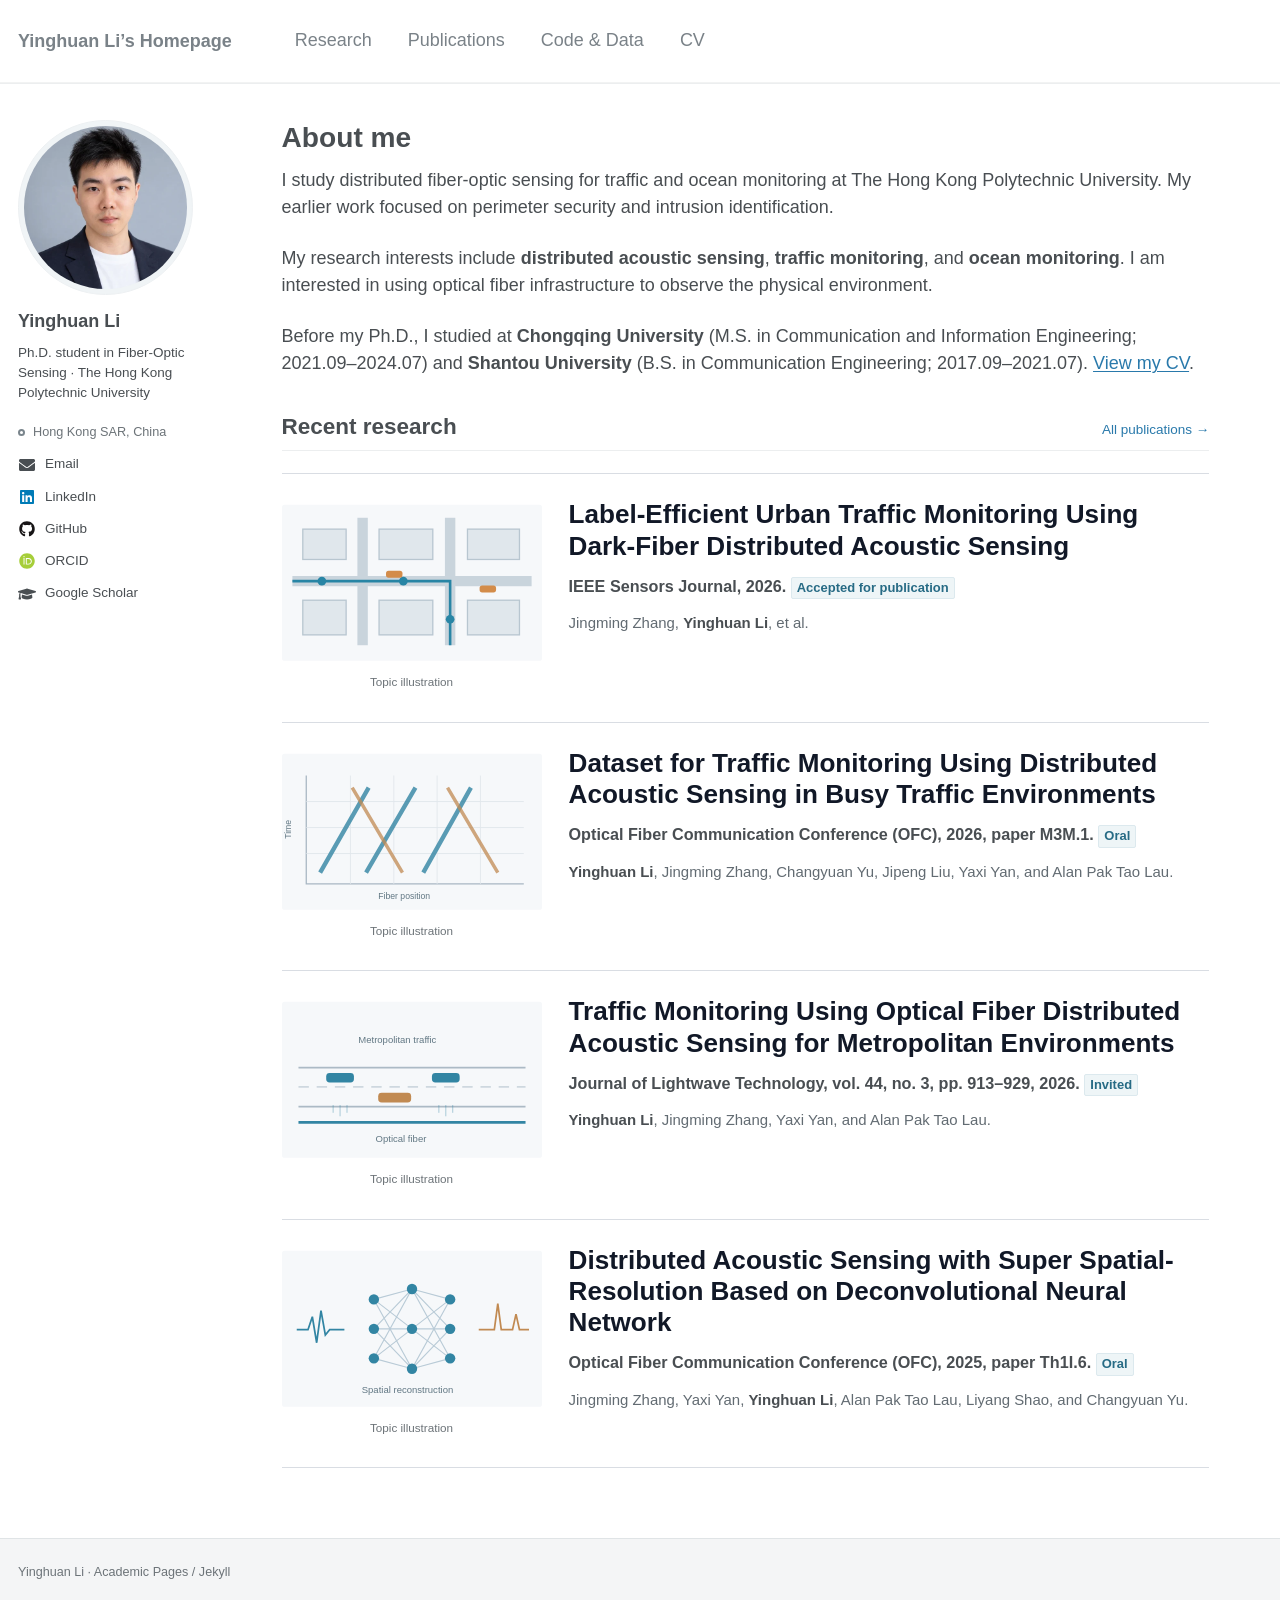
==== commit 43cfb5f1: "Publish reviewed portfolio snapshot" ====
--- a/index.html
+++ b/index.html
@@ -7,7 +7,7 @@
   <title>About · Yinghuan Li</title>
   <meta name="description" content="I study distributed fiber-optic sensing for traffic and ocean monitoring at The Hong Kong Polytechnic University. My earlier work focused on perimeter security and intrusion identification.">
   
-  <link rel="stylesheet" href="/assets/css/main.css?v=1792940641">
+  <link rel="stylesheet" href="/assets/css/main.css?v=1792983533">
 </head>
 <body>
   <a class="skip" href="#main">Skip to content</a>
@@ -22,7 +22,7 @@
   <div class="portfolio-shell">
     
 <aside class="author-card" aria-label="Author profile">
-  <div class="author-monogram" aria-hidden="true">YL</div>
+  <img class="author-monogram" src="/assets/media/6bb12fa0cc261933.webp" alt="Yinghuan Li">
   <div class="author-copy">
   <h2>Yinghuan Li</h2>
   <p class="author-role">Ph.D. student in Fiber-Optic Sensing · The Hong Kong Polytechnic University</p>
@@ -137,6 +137,6 @@
 </main>
   </div>
   <footer class="portfolio-footer">Yinghuan Li · Academic Pages / Jekyll</footer>
-  <script defer src="/assets/navigation.js?v=1792940641"></script>
+  <script defer src="/assets/navigation.js?v=1792983533"></script>
 </body>
 </html>
--- a/assets/css/main.css
+++ b/assets/css/main.css
@@ -1 +1 @@
-﻿:root{--global-base-color: #2f7f93;--global-bg-color: #fff;--global-footer-bg-color: #f2f3f3;--global-border-color: rgb(94.7843137255%, 95.0980392157%, 95.3333333333%);--global-dark-border-color: #bdc1c4;--global-code-background-color: #fafafa;--global-code-text-color: rgb(19.137254902%, 20.3921568627%, 21.3333333333%);--global-fig-caption-color: mix(#fff, rgb(28.7058823529%, 30.5882352941%, 32%), 25%);--global-link-color: #52adc8;--global-link-color-hover: mix(#000, #2f7f93, 25%);--global-link-color-visited: mix(#fff, #2f7f93, 25%);--global-masthead-link-color: rgb(28.7058823529%, 30.5882352941%, 32%);--global-masthead-link-color-hover: mix(#000, #7a8288, 25%);--global-text-color: rgb(28.7058823529%, 30.5882352941%, 32%);--global-text-color-light: rgb(73.9215686275%, 75.4901960784%, 76.6666666667%);--global-thead-color: rgb(94.7843137255%, 95.0980392157%, 95.3333333333%)}html[data-theme=dark]{--global-base-color: #0ea1c5;--global-bg-color: #474747;--global-footer-bg-color: #474747;--global-border-color: rgb(73.9215686275%, 75.4901960784%, 76.6666666667%);--global-dark-border-color: rgb(85.568627451%, 85.568627451%, 85.568627451%);--global-code-background-color: #fafafa;--global-code-text-color: rgb(19.137254902%, 20.3921568627%, 21.3333333333%);--global-fig-caption-color: rgb(73.9215686275%, 75.4901960784%, 76.6666666667%);--global-link-color: #0ea1c5;--global-link-color-hover: rgb(4.1176470588%, 47.3529411765%, 57.9411764706%);--global-link-color-visited: rgb(29.1176470588%, 72.3529411765%, 82.9411764706%);--global-masthead-link-color: #ffffff;--global-masthead-link-color-hover: #0ea1c5;--global-text-color: #ffffff;--global-text-color-light: #f3f3f3;--global-thead-color: rgb(92.7843137255%, 92.7843137255%, 92.7843137255%)}a:focus{outline:thin dotted #f89406;outline:5px auto #f89406;outline-offset:-2px}*,*:before,*:after{-moz-box-sizing:border-box;-webkit-box-sizing:border-box;box-sizing:border-box}html{box-sizing:border-box;background-color:var(--global-bg-color);font-size:16px}@media(min-width: 48em){html{font-size:18px}}html{-webkit-text-size-adjust:100%;-ms-text-size-adjust:100%}body{margin:0}::-moz-selection{color:#fff;background:#000}::selection{color:#fff;background:#000}article,aside,details,figcaption,figure,footer,header,hgroup,main,nav,section{display:block}audio,canvas,video{display:inline-block;*display:inline;*zoom:1}audio:not([controls]){display:none}a{color:var(--global-link-color)}a:hover,a:active{outline:0}sub,sup{position:relative;font-size:75%;line-height:0;vertical-align:baseline}sup{top:-0.5em}sub{bottom:-0.25em}img{max-width:100%;width:auto\9 ;height:auto;vertical-align:middle;border:0;-ms-interpolation-mode:bicubic}#map_canvas img,.google-maps img{max-width:none}button,input,select,textarea{margin:0;font-size:100%;vertical-align:middle}button,input{*overflow:visible;line-height:normal}button::-moz-focus-inner,input::-moz-focus-inner{padding:0;border:0}button,html input[type=button],input[type=reset],input[type=submit]{-webkit-appearance:button;cursor:pointer}label,select,button,input[type=button],input[type=reset],input[type=submit],input[type=radio],input[type=checkbox]{cursor:pointer}input[type=search]{box-sizing:content-box;-webkit-appearance:textfield}input[type=search]::-webkit-search-decoration,input[type=search]::-webkit-search-cancel-button{-webkit-appearance:none}textarea{overflow:auto;vertical-align:top}html{position:relative;min-height:100%;scroll-behavior:smooth}body{color:var(--global-text-color);background-color:var(--global-bg-color);margin:0;padding:70px 0 0;padding-bottom:9em;font-family:-apple-system,".SFNSText-Regular","San Francisco","Roboto","Segoe UI","Helvetica Neue","Lucida Grande",Arial,sans-serif;line-height:1.5}body.overflow--hidden{overflow:hidden}h1,h2,h3,h4,h5,h6{margin:2em 0 .5em;line-height:1.2;font-family:-apple-system,".SFNSText-Regular","San Francisco","Roboto","Segoe UI","Helvetica Neue","Lucida Grande",Arial,sans-serif;font-weight:bold}h1{margin-top:0;font-size:1.563em}h2{font-size:1.25em}h3{font-size:1em}h4{font-size:.75em}h5{font-size:.75em}h6{font-size:.75em}small,.small{font-size:.75em}p{margin-bottom:1.3em}u,ins{text-decoration:none;border-bottom:1px solid var(--global-text-color)}u a,ins a{color:inherit}del a{color:inherit}p,pre,blockquote,ul,ol,dl,figure,table,fieldset{orphans:3;widows:3}abbr[title],abbr[data-original-title]{text-decoration:none;cursor:help;border-bottom:1px dotted var(--global-text-color)}blockquote{margin:2em 1em 2em 0;padding-left:1em;padding-right:1em;font-style:italic;border-left:.25em solid var(--global-border-color)}blockquote cite{font-style:italic}blockquote cite:before{content:"—";padding-right:5px}a:hover,a:active{outline:0}tt,code,kbd,samp,pre{font-family:Monaco,Consolas,"Lucida Console",monospace}pre{overflow-x:auto}a>code,figcaption>code,li>code,p>code,td>code{color:var(--global-code-text-color);padding-top:.1rem;padding-bottom:.1rem;font-size:.75em;background:var(--global-code-background-color);border:1px solid var(--global-thead-color);border-radius:4px;box-shadow:0 1px 1px rgba(0,0,0,.125)}a>code:before,a>code:after,figcaption>code:before,figcaption>code:after,li>code:before,li>code:after,p>code:before,p>code:after,td>code:before,td>code:after{letter-spacing:-0.2em;content:" "}a>code{color:inherit}pre>code{color:var(--global-code-text-color)}hr{display:block;margin:1em 0;border:0;border-top:1px solid var(--global-border-color)}ul li,ol li{margin-bottom:.5em}li ul,li ol{margin-top:.5em}figure{display:-webkit-box;display:flex;-webkit-box-pack:justify;justify-content:space-between;-webkit-box-align:start;align-items:flex-start;flex-wrap:wrap;margin:2em 0}figure img,figure iframe,figure .fluid-width-video-wrapper{margin-bottom:1em}figure img{width:100%;border-radius:4px;-webkit-transition:all .2s ease-in-out;transition:all .2s ease-in-out}figure>a{display:block}@media(min-width: 37.5em){figure.half>a,figure.half>img{width:calc(50% - .5em)}}figure.half figcaption{width:100%}@media(min-width: 37.5em){figure.third>a,figure.third>img{width:calc(33.3333% - .5em)}}figure.third figcaption{width:100%}figcaption{margin-bottom:.5em;color:var(--global-fig-caption-color);font-family:Georgia,Times,serif;font-size:.75em}figcaption a{color:inherit;text-decoration:none;border-bottom:1px solid var(--global-border-color);-webkit-transition:all .2s ease-in-out;transition:all .2s ease-in-out}figcaption a:hover{color:#000;border-bottom-color:#000}svg:not(:root){overflow:hidden}nav ul{margin:0;padding:0}nav li{list-style:none}nav a{text-decoration:none}nav ul li,nav ol li{margin-bottom:0}nav li ul,nav li ol{margin-top:0}@-webkit-keyframes intro{0%{opacity:0}100%{opacity:1}}@keyframes intro{0%{opacity:0}100%{opacity:1}}b,i,strong,em,blockquote,p,q,span,figure,img,h1,h2,header,input,a,tr,td,form button,input[type=submit],.btn,#goog-wm-sb,.highlight,.archive__item-teaser{-webkit-transition:all .2s ease-in-out;transition:all .2s ease-in-out}@media print{.masthead,.toc,.page__share,.page__related,.ads,.page__footer{display:none}}.hidden{display:none;visibility:hidden}.load{display:none}.transparent{opacity:0}.visually-hidden,.screen-reader-text,.screen-reader-text span,.screen-reader-shortcut{position:absolute !important;clip:rect(1px, 1px, 1px, 1px);height:1px !important;width:1px !important;border:0 !important;overflow:hidden}body:hover .visually-hidden a,body:hover .visually-hidden input,body:hover .visually-hidden button{display:none !important}.screen-reader-text:focus,.screen-reader-shortcut:focus{clip:auto !important;height:auto !important;width:auto !important;display:block;font-size:1em;font-weight:bold;padding:15px 23px 14px;background:var(--global-text-color);z-index:100000;text-decoration:none;box-shadow:0 0 2px 2px rgba(0,0,0,.6)}.skip-link{position:fixed;z-index:20;margin:0;font-family:-apple-system,".SFNSText-Regular","San Francisco","Roboto","Segoe UI","Helvetica Neue","Lucida Grande",Arial,sans-serif;white-space:nowrap}.skip-link li{height:0;width:0;list-style:none}.text-left{text-align:left}.text-center{text-align:center}.text-right{text-align:right}.text-justify{text-align:justify}.text-nowrap{white-space:nowrap}.cf{clear:both}.wrapper:after{content:" ";display:block;clear:both}.wrapper{max-width:925px;margin-left:auto;margin-right:auto}.wordwrap{white-space:pre-wrap;white-space:-moz-pre-wrap;white-space:-pre-wrap;white-space:-o-pre-wrap;word-wrap:break-word}.align-left{display:block;margin-left:auto;margin-right:auto}@media(min-width: 37.5em){.align-left{float:left;margin-right:1em}}.align-right{display:block;margin-left:auto;margin-right:auto}@media(min-width: 37.5em){.align-right{float:right;margin-left:1em}}.align-center{display:block;margin-left:auto;margin-right:auto}@media(min-width: 57.8125em){.full{margin-right:-19.4915254237% !important}}.icon{display:inline-block;fill:currentColor;width:1em;height:1.1em;line-height:1;position:relative;top:-0.1em;vertical-align:middle}.icon-pad-right{padding-right:.5em;margin-right:.5em}.social-icons .fa{color:#000}.social-icons .fa-bluesky,.social-icons .fa-bluesky-square{color:#1184fe}.social-icons .fa-behance,.social-icons .fa-behance-square{color:#1769ff}.social-icons .fa-dribbble{color:#ea4c89}.social-icons .fa-facebook,.social-icons .fa-facebook-square{color:#3b5998}.social-icons .fa-flickr{color:#ff0084}.social-icons .fa-foursquare{color:#0072b1}.social-icons .fa-google-plus,.social-icons .fa-google-plus-square{color:#dd4b39}.social-icons .fa-instagram{color:#517fa4}.social-icons .fa-kaggle,.social-icons .fa-kaggle-square{color:#20c0ff}.social-icons .fa-lastfm,.social-icons .fa-lastfm-square{color:#d51007}.social-icons .fa-linkedin,.social-icons .fa-linkedin-square{color:#007bb6}.social-icons .fa-mastodon,.social-icons .fa-mastodon-square{color:#6364ff}.social-icons .ai-orcid,.social-icons .ai-orcid-square{color:#a6ce39}.social-icons .fa-pinterest,.social-icons .fa-pinterest-p,.social-icons .fa-pinterest-square{color:#cb2027}.social-icons .fa-rss,.social-icons .fa-rss-square{color:#fa9b39}.social-icons .fa-soundcloud{color:#f30}.social-icons .fa-stack-exchange,.social-icons .fa-stack-overflow{color:#fe7a15}.social-icons .fa-tumblr,.social-icons .fa-tumblr-square{color:#32506d}.social-icons .fa-twitter,.social-icons .fa-twitter-square{color:#55acee}.social-icons .fa-vimeo,.social-icons .fa-vimeo-square{color:#1ab7ea}.social-icons .fa-vine{color:#00bf8f}.social-icons .fa-youtube,.social-icons .fa-youtube-square,.social-icons .fa-youtube-play{color:#b00}.social-icons .fa-xing,.social-icons .fa-xing-square{color:#006567}.navicon{position:relative;display:inline-block;vertical-align:middle;width:28px;height:4px;background:var(--global-masthead-link-color);margin:auto;-webkit-transition:.3s;transition:.3s}.navicon:before,.navicon:after{content:"";position:absolute;left:0;width:28px;height:4px;background:var(--global-masthead-link-color);-webkit-transition:.3s;transition:.3s}.navicon:before{top:-8px}.navicon:after{bottom:-8px}.close .navicon{background:rgba(0,0,0,0)}.close .navicon:before,.close .navicon:after{-webkit-transform-origin:50% 50%;-ms-transform-origin:50% 50%;transform-origin:50% 50%;top:0;width:28px}.close .navicon:before{-webkit-transform:rotate3d(0, 0, 1, 45deg);transform:rotate3d(0, 0, 1, 45deg)}.close .navicon:after{-webkit-transform:rotate3d(0, 0, 1, -45deg);transform:rotate3d(0, 0, 1, -45deg)}@media(min-width: 57.8125em){.sticky{clear:both}.sticky::after{clear:both;content:"";display:table}.sticky{position:-webkit-sticky;position:sticky;top:2em}.sticky>*{display:block}}.well{min-height:20px;padding:19px;margin-bottom:20px;background-color:#f5f5f5;border:1px solid #e3e3e3;border-radius:4px;box-shadow:inset 0 1px 1px rgba(0,0,0,.05)}.show-modal{overflow:hidden;position:relative}.show-modal:before{position:absolute;content:"";top:0;left:0;width:100%;height:100%;z-index:999;background-color:rgba(255,255,255,.85)}.show-modal .modal{display:block}.modal{display:none;position:fixed;width:300px;top:50%;left:50%;margin-left:-150px;margin-top:-150px;min-height:0;z-index:9999;background:var(--global-text-color);border:1px solid var(--global-border-color);border-radius:4px;box-shadow:0 1px 1px rgba(0,0,0,.125)}.modal__title{margin:0;padding:.5em 1em}.modal__supporting-text{padding:0 1em .5em 1em}.modal__actions{padding:.5em 1em;border-top:1px solid var(--global-border-color)}.footnote{color:var(--global-text-color-light);text-decoration:none}.footnotes{color:var(--global-text-color-light)}.footnotes ol,.footnotes li,.footnotes p{margin-bottom:0;font-size:.75em}a.reversefootnote{color:var(--global-text-color-light);text-decoration:none}a.reversefootnote:hover{text-decoration:underline}.required{color:#ee5f5b;font-weight:bold}table{margin-bottom:1em;width:100%;font-family:-apple-system,".SFNSText-Regular","San Francisco","Roboto","Segoe UI","Helvetica Neue","Lucida Grande",Arial,sans-serif;font-size:.75em;border-collapse:collapse;border:1px solid var(--global-border-color)}table+table{margin-top:1em}thead{background-color:var(--global-border-color);border-bottom:1px solid var(--global-border-color)}th{padding:.5em;font-weight:bold;text-align:left;border-right:1px solid var(--global-border-color)}td{padding:.5em;border-bottom:1px solid var(--global-border-color);border-right:1px solid var(--global-border-color)}tr,td,th{vertical-align:middle}.btn,#goog-wm-sb{display:inline-block;margin-bottom:.25em;padding:.5em 1em;color:#fff !important;font-family:-apple-system,".SFNSText-Regular","San Francisco","Roboto","Segoe UI","Helvetica Neue","Lucida Grande",Arial,sans-serif;font-size:.75em;font-weight:bold;text-align:center;text-decoration:none;background-color:var(--global-base-color);border:0 !important;border-radius:4px;cursor:pointer}.btn:hover,#goog-wm-sb:hover{background-color:#333}.btn .icon,#goog-wm-sb .icon{margin-right:.5em}.btn .icon+.hidden,#goog-wm-sb .icon+.hidden{margin-left:-0.5em}.btn--block{display:block;width:100%}.btn--block+.btn--block{margin-top:.25em}.btn--inverse{color:var(--global-text-color-light) !important;border:1px solid var(--global-border-color) !important;background-color:var(--global-bg-color)}.btn--inverse:hover{color:#fff !important;border-color:var(--global-text-color-light)}.btn--light-outline{border:1px solid #fff !important;background-color:rgba(0,0,0,0)}.btn--info{background-color:#2f7f93}.btn--info:hover{background-color:hsl(192,51.5463917526%,30.431372549%)}.btn--warning{background-color:#f89406}.btn--warning:hover{background-color:rgb(77.8039215686%,46.431372549%,1.8823529412%)}.btn--success{background-color:#62c462}.btn--success:hover{background-color:hsl(120,33.3333333333%,46.1176470588%)}.btn--danger{background-color:#ee5f5b}.btn--danger:hover{background-color:rgb(74.6666666667%,29.8039215686%,28.5490196078%)}.btn--disabled{pointer-events:none;cursor:not-allowed;filter:alpha(opacity=65);box-shadow:none;opacity:.65}.btn--bluesky{background-color:#1184fe}.btn--bluesky:hover{background-color:rgb(5.3333333333%,41.4117647059%,79.6862745098%)}.btn--facebook{background-color:#3b5998}.btn--facebook:hover{background-color:rgb(18.5098039216%,27.9215686275%,47.6862745098%)}.btn--google-plus{background-color:#dd4b39}.btn--google-plus:hover{background-color:rgb(69.3333333333%,23.5294117647%,17.8823529412%)}.btn--linkedin{background-color:#007bb6}.btn--linkedin:hover{background-color:rgb(0%,38.5882352941%,57.0980392157%)}.btn--mastodon{background-color:#6364ff}.btn--mastodon:hover{background-color:rgb(31.0588235294%,31.3725490196%,80%)}.btn--twitter{background-color:#55acee}.btn--twitter:hover{background-color:rgb(26.6666666667%,53.9607843137%,74.6666666667%)}.btn--x-large{font-size:1.25em}.btn--large{font-size:1em}.btn--small{font-size:.6875em}.notice{margin:2em 0 !important;padding:1em;font-family:-apple-system,".SFNSText-Regular","San Francisco","Roboto","Segoe UI","Helvetica Neue","Lucida Grande",Arial,sans-serif;font-size:.75em !important;text-indent:initial;background-color:rgb(94.7843137255%,95.0980392157%,95.3333333333%);border-radius:4px;box-shadow:0 1px 1px rgba(122,130,136,.25);color:var(--global-code-text-color)}.notice h4{margin-top:0 !important;margin-bottom:.75em}.page__content .notice h4{margin-bottom:0;font-size:1em}.notice p:last-child{margin-bottom:0 !important}.notice h4+p{margin-top:0;padding-top:0}.notice a{color:#7a8288}.notice a:hover{color:rgb(28.7058823529%,30.5882352941%,32%)}.notice code{background-color:rgb(97.3921568627%,97.5490196078%,97.6666666667%)}.notice ul:last-child{margin-bottom:0}.notice--primary{margin:2em 0 !important;padding:1em;font-family:-apple-system,".SFNSText-Regular","San Francisco","Roboto","Segoe UI","Helvetica Neue","Lucida Grande",Arial,sans-serif;font-size:.75em !important;text-indent:initial;background-color:rgb(94.7843137255%,95.0980392157%,95.3333333333%);border-radius:4px;box-shadow:0 1px 1px rgba(122,130,136,.25);color:var(--global-code-text-color)}.notice--primary h4{margin-top:0 !important;margin-bottom:.75em}.page__content .notice--primary h4{margin-bottom:0;font-size:1em}.notice--primary p:last-child{margin-bottom:0 !important}.notice--primary h4+p{margin-top:0;padding-top:0}.notice--primary a{color:#7a8288}.notice--primary a:hover{color:rgb(28.7058823529%,30.5882352941%,32%)}.notice--primary code{background-color:rgb(97.3921568627%,97.5490196078%,97.6666666667%)}.notice--primary ul:last-child{margin-bottom:0}.notice--info{margin:2em 0 !important;padding:1em;font-family:-apple-system,".SFNSText-Regular","San Francisco","Roboto","Segoe UI","Helvetica Neue","Lucida Grande",Arial,sans-serif;font-size:.75em !important;text-indent:initial;background-color:hsl(192,31.6455696203%,93.8039215686%);border-radius:4px;box-shadow:0 1px 1px rgba(47,127,147,.25);color:var(--global-code-text-color)}.notice--info h4{margin-top:0 !important;margin-bottom:.75em}.page__content .notice--info h4{margin-bottom:0;font-size:1em}.notice--info p:last-child{margin-bottom:0 !important}.notice--info h4+p{margin-top:0;padding-top:0}.notice--info a{color:#2f7f93}.notice--info a:hover{color:hsl(192,51.5463917526%,22.8235294118%)}.notice--info code{background-color:hsl(192,31.6455696203%,96.9019607843%)}.notice--info ul:last-child{margin-bottom:0}.notice--warning{margin:2em 0 !important;padding:1em;font-family:-apple-system,".SFNSText-Regular","San Francisco","Roboto","Segoe UI","Helvetica Neue","Lucida Grande",Arial,sans-serif;font-size:.75em !important;text-indent:initial;background-color:hsl(35.2066115702,94.53125%,94.9803921569%);border-radius:4px;box-shadow:0 1px 1px rgba(248,148,6,.25);color:var(--global-code-text-color)}.notice--warning h4{margin-top:0 !important;margin-bottom:.75em}.page__content .notice--warning h4{margin-bottom:0;font-size:1em}.notice--warning p:last-child{margin-bottom:0 !important}.notice--warning h4+p{margin-top:0;padding-top:0}.notice--warning a{color:#f89406}.notice--warning a:hover{color:rgb(58.3529411765%,34.8235294118%,1.4117647059%)}.notice--warning code{background-color:hsl(35.2066115702,94.53125%,97.4901960784%)}.notice--warning ul:last-child{margin-bottom:0}.notice--success{margin:2em 0 !important;padding:1em;font-family:-apple-system,".SFNSText-Regular","San Francisco","Roboto","Segoe UI","Helvetica Neue","Lucida Grande",Arial,sans-serif;font-size:.75em !important;text-indent:initial;background-color:hsl(120,45.3703703704%,95.7647058824%);border-radius:4px;box-shadow:0 1px 1px rgba(98,196,98,.25);color:var(--global-code-text-color)}.notice--success h4{margin-top:0 !important;margin-bottom:.75em}.page__content .notice--success h4{margin-bottom:0;font-size:1em}.notice--success p:last-child{margin-bottom:0 !important}.notice--success h4+p{margin-top:0;padding-top:0}.notice--success a{color:#62c462}.notice--success a:hover{color:hsl(120,33.3333333333%,34.5882352941%)}.notice--success code{background-color:hsl(120,45.3703703704%,97.8823529412%)}.notice--success ul:last-child{margin-bottom:0}.notice--danger{margin:2em 0 !important;padding:1em;font-family:-apple-system,".SFNSText-Regular","San Francisco","Roboto","Segoe UI","Helvetica Neue","Lucida Grande",Arial,sans-serif;font-size:.75em !important;text-indent:initial;background-color:rgb(99.3333333333%,93.7254901961%,93.568627451%);border-radius:4px;box-shadow:0 1px 1px rgba(238,95,91,.25);color:var(--global-code-text-color)}.notice--danger h4{margin-top:0 !important;margin-bottom:.75em}.page__content .notice--danger h4{margin-bottom:0;font-size:1em}.notice--danger p:last-child{margin-bottom:0 !important}.notice--danger h4+p{margin-top:0;padding-top:0}.notice--danger a{color:#ee5f5b}.notice--danger a:hover{color:rgb(56%,22.3529411765%,21.4117647059%)}.notice--danger code{background-color:rgb(99.6666666667%,96.862745098%,96.7843137255%)}.notice--danger ul:last-child{margin-bottom:0}.masthead{position:fixed;background:var(--global-bg-color);height:fit-content;top:0;width:100%;-webkit-animation:intro .3s both;animation:intro .3s both;-webkit-animation-delay:.15s;animation-delay:.15s;z-index:20}.masthead::after{content:"";position:absolute;bottom:0;height:1px;background:var(--global-border-color);width:100%}.masthead__inner-wrap:after{content:" ";display:block;clear:both}.masthead__inner-wrap{max-width:925px;margin-left:auto;margin-right:auto;clear:both}.masthead__inner-wrap::after{clear:both;content:"";display:table}.masthead__inner-wrap{padding:.5em 1em;font-family:-apple-system,".SFNSText-Regular","San Francisco","Roboto","Segoe UI","Helvetica Neue","Lucida Grande",Arial,sans-serif}@media(min-width: 80em){.masthead__inner-wrap{max-width:1280px}}.masthead__inner-wrap nav{z-index:10}.masthead__inner-wrap a{text-decoration:none}.masthead__menu ul{margin:0;padding:0;clear:both;list-style-type:none}.masthead__menu-item{background-color:var(--global-bg-color);display:block;list-style-type:none;white-space:nowrap}.masthead__menu-item--lg{padding-right:2em;font-weight:700}.masthead__menu-item.selected a{color:var(--global-text-color);font-weight:700;border-bottom:2px solid var(--global-text-color);pointer-events:none;cursor:default}.masthead__menu-item.selected a:hover{color:var(--global-text-color);border-bottom:2px solid var(--global-text-color)}.breadcrumbs:after{content:" ";display:block;clear:both}.breadcrumbs{max-width:925px;margin-left:auto;margin-right:auto;clear:both}.breadcrumbs::after{clear:both;content:"";display:table}.breadcrumbs{margin-top:0;margin-bottom:0;padding-left:2em;padding-right:2em;font-family:-apple-system,".SFNSText-Regular","San Francisco","Roboto","Segoe UI","Helvetica Neue","Lucida Grande",Arial,sans-serif;-webkit-animation:intro .3s both;animation:intro .3s both;-webkit-animation-delay:.3s;animation-delay:.3s}@media(min-width: 57.8125em){.breadcrumbs{padding-left:1em;padding-right:1em}}@media(min-width: 80em){.breadcrumbs{max-width:1280px}}.breadcrumbs ol{padding:0;list-style:none;font-size:.75em}@media(min-width: 57.8125em){.breadcrumbs ol{width:83.0508474576%;float:right;margin-right:0}}@media(min-width: 80em){.breadcrumbs ol{padding-left:4.2372881356%}}.breadcrumbs li{display:inline}.breadcrumbs .current{font-weight:bold}.pagination{clear:both;width:100%;float:left;margin-left:0;margin-right:0;clear:both}.pagination::after{clear:both;content:"";display:table}.pagination{margin-top:1em;padding-top:1em}.pagination ul{margin:0;padding:0;list-style-type:none;font-family:-apple-system,".SFNSText-Regular","San Francisco","Roboto","Segoe UI","Helvetica Neue","Lucida Grande",Arial,sans-serif}.pagination li{display:block;float:left;margin-left:-1px}.pagination li a{margin-bottom:.25em;padding:.5em 1em;font-family:-apple-system,".SFNSText-Regular","San Francisco","Roboto","Segoe UI","Helvetica Neue","Lucida Grande",Arial,sans-serif;font-size:14px;font-weight:bold;line-height:1.5;text-align:center;text-decoration:none;color:var(--global-text-color-light);border:1px solid var(--global-border-color);border-radius:0}.pagination li a:hover{color:var(--global-link-color-hover)}.pagination li a.current{color:#fff;background:var(--global-base-color)}.pagination li a.disabled{color:var(--global-text-color-light);pointer-events:none;cursor:not-allowed}.pagination li:first-child{margin-left:0}.pagination li:first-child a{border-top-left-radius:4px;border-bottom-left-radius:4px}.pagination li:last-child a{border-top-right-radius:4px;border-bottom-right-radius:4px}.pagination--pager{display:block;padding:1em 2em;float:left;width:50%;font-family:-apple-system,".SFNSText-Regular","San Francisco","Roboto","Segoe UI","Helvetica Neue","Lucida Grande",Arial,sans-serif;font-size:1em;font-weight:bold;text-align:center;text-decoration:none;color:var(--global-text-color-light);border:1px solid var(--global-border-color);border-radius:4px}.pagination--pager:hover{color:var(--global-link-color-hover)}.pagination--pager:first-child{border-top-right-radius:0;border-bottom-right-radius:0}.pagination--pager:last-child{margin-left:-1px;border-top-left-radius:0;border-bottom-left-radius:0}.pagination--pager.disabled{color:var(--global-text-color-light);pointer-events:none;cursor:not-allowed}.page__content+.pagination,.page__meta+.pagination,.comment__date+.pagination,.page__share+.pagination,.page__comments+.pagination{margin-top:2em;padding-top:2em;border-top:1px solid var(--global-border-color)}.greedy-nav{position:relative;min-width:250px;background:var(--global-bg-color)}.greedy-nav a{display:block;margin:0 1rem;padding:.5rem 0;color:var(--global-masthead-link-color);text-decoration:none}.greedy-nav a:hover{color:var(--global-masthead-link-color-hover)}.greedy-nav button{position:absolute;height:2.5rem;right:0;padding:0 .5rem;border:0;outline:none;background-color:var(--global-bg-color);color:var(--global-text-color);cursor:pointer;z-index:100}.greedy-nav .visible-links{display:table}.greedy-nav .visible-links li{display:table-cell;vertical-align:middle}.greedy-nav .visible-links li:first-child{font-weight:bold;text-wrap:wrap}.greedy-nav .visible-links li:first-child a{margin-left:0}.greedy-nav .visible-links li:last-child a{margin-right:0}.greedy-nav .visible-links #theme-toggle a{width:25px;display:flex;justify-content:center;cursor:pointer}.greedy-nav .visible-links a{position:relative}.greedy-nav .visible-links a:before{content:"";position:absolute;left:0;bottom:0;height:4px;background:var(--global-border-color);width:100%;-webkit-transition:all .2s ease-in-out;transition:all .2s ease-in-out;-webkit-transform:scaleX(0);-ms-transform:scaleX(0);transform:scaleX(0)}.greedy-nav .visible-links a:hover:before{-webkit-transform:scaleX(1);-ms-transform:scaleX(1);transform:scaleX(1)}.greedy-nav .hidden-links{position:absolute;top:100%;right:0;margin-top:15px;padding:5px;border:1px solid var(--global-border-color);border-radius:4px;background:var(--global-bg-color);box-shadow:0 0 10px rgba(0,0,0,.25)}.greedy-nav .hidden-links a{margin:0;padding:10px 20px;font-size:1em}.greedy-nav .hidden-links a:hover{color:var(--global-masthead-link-color-hover);background:var(--global-border-color)}.greedy-nav .hidden-links:before{content:"";position:absolute;top:-11px;right:10px;width:0;border-style:solid;border-width:0 10px 10px;border-color:var(--global-border-color) rgba(0,0,0,0);display:block;z-index:0}.greedy-nav .hidden-links:after{content:"";position:absolute;top:-10px;right:10px;width:0;border-style:solid;border-width:0 10px 10px;border-color:var(--global-bg-color) rgba(0,0,0,0);display:block;z-index:1}.greedy-nav .hidden-links li{display:block;border-bottom:1px solid var(--global-border-color)}.greedy-nav .hidden-links li:last-child{border-bottom:none}.nav__list{font-size:1.25rem}.nav__list ul{margin-bottom:1em}.nav__list a{display:block;padding:.125em 0;color:inherit}.nav__list a:hover{text-decoration:underline}.nav__list .active{margin-left:-0.5em;padding-left:.5em;padding-right:.5em;color:#fff;font-weight:bold;background:var(--global-base-color);border-radius:4px}.nav__list .active:hover{color:#fff}.nav__title{margin:0;padding:.5rem 1rem;font-family:-apple-system,".SFNSText-Regular","San Francisco","Roboto","Segoe UI","Helvetica Neue","Lucida Grande",Arial,sans-serif;font-size:1em;font-weight:bold}.nav__sub-title{display:block;margin:.5rem 0;padding:.5rem 0;font-family:-apple-system,".SFNSText-Regular","San Francisco","Roboto","Segoe UI","Helvetica Neue","Lucida Grande",Arial,sans-serif;font-size:.75em;font-weight:bold;text-transform:uppercase;border-bottom:1px solid var(--global-border-color)}.toc{font-family:-apple-system,".SFNSText-Regular","San Francisco","Roboto","Segoe UI","Helvetica Neue","Lucida Grande",Arial,sans-serif;color:var(--global-text-color-light);text-transform:uppercase;letter-spacing:1px;background-color:#fff;border:1px solid var(--global-border-color);border-radius:4px;box-shadow:0 1px 1px rgba(0,0,0,.125)}.toc .nav__title{color:#fff;font-size:.75em;background:var(--global-base-color);border-top-left-radius:4px;border-top-right-radius:4px}.toc__menu{margin:0;padding:0;width:100%;list-style:none;font-size:.8rem}.toc__menu a{display:block;padding:.5rem 1rem;color:var(--global-code-text-color);font-size:.6875em;font-weight:bold;line-height:1.5;border-bottom:1px solid var(--global-border-color);text-decoration-line:none !important}.toc__menu a:hover{color:#000;background:var(--global-link-color-hover)}.toc__menu>li:last-child a{border-bottom:none}.toc__menu li ul>li a{padding-left:2rem;font-weight:normal}.toc__menu li>ul li{display:none}@media(min-width: 48em){.toc__menu li>ul li{display:block}}.page__footer{clear:both}.page__footer::after{clear:both;content:"";display:table}.page__footer{background-color:var(--global-footer-bg-color);color:var(--global-text-color-light);float:left;margin-left:0;margin-right:0;margin-top:3em;width:100%;clear:both;height:auto;position:fixed;bottom:0;-webkit-animation:intro .3s both;animation:intro .3s both;-webkit-animation-delay:.45s;animation-delay:.45s;border-top:1px solid var(--global-dark-border-color)}.page__footer footer{clear:both}.page__footer footer::after{clear:both;content:"";display:table}.page__footer footer{margin-left:auto;margin-right:auto;margin-top:1em;max-width:100%;padding:0 1em 1em}@media(min-width: 80em){.page__footer footer{max-width:1280px}}.page__footer a{color:inherit;text-decoration:none}.page__footer a:hover{text-decoration:underline}.page__footer .fas,.page__footer .fab,.page__footer .far,.page__footer .fal{color:var(--global-text-color-light)}@media screen and (max-width: 768px){.page__footer{position:relative;bottom:auto}}.page__footer-copyright{font-family:-apple-system,".SFNSText-Regular","San Francisco","Roboto","Segoe UI","Helvetica Neue","Lucida Grande",Arial,sans-serif;font-size:.6875em}.page__footer-follow ul{margin:0;padding:0;list-style-type:none}.page__footer-follow li{display:inline-block;padding-top:5px;padding-bottom:5px;font-family:-apple-system,".SFNSText-Regular","San Francisco","Roboto","Segoe UI","Helvetica Neue","Lucida Grande",Arial,sans-serif;font-size:.75em;text-transform:uppercase}.page__footer-follow li+li:before{content:"";padding-right:5px}.page__footer-follow a{padding-right:10px;font-weight:bold}.page__footer-follow .social-icons a{white-space:nowrap}div.highlighter-rouge,figure.highlight{position:relative;margin-bottom:1em;padding:1em;border:1px solid var(--global-border-color);border-radius:4px;background-color:var(--global-code-background-color);box-shadow:0 1px 1px rgba(0,0,0,.125);font-size:1.25em}div.highlighter-rouge:before,figure.highlight:before{position:absolute;top:0;right:0;padding:.5em;background-color:rgb(94.7843137255%,95.0980392157%,95.3333333333%);content:"";font-family:"Font Awesome 6 Free" !important;font-size:.75em;line-height:1;text-transform:none;speak:none}div.highlighter-rouge .highlight,figure.highlight .highlight{margin:0;font-family:Monaco,Consolas,"Lucida Console",monospace;font-size:.75em;line-height:1.8}.highlight table td{padding:5px}.highlight table pre{margin:0}.highlight .c{color:#93a1a1}.highlight .err{color:#586e75}.highlight .g{color:#586e75}.highlight .k{color:#859900}.highlight .l{color:#586e75}.highlight .n{color:#586e75}.highlight .o{color:#859900}.highlight .x{color:#cb4b16}.highlight .p{color:#586e75}.highlight .cm{color:#93a1a1}.highlight .cp{color:#859900}.highlight .c1{color:#93a1a1}.highlight .cs{color:#859900}.highlight .gd{color:#2aa198}.highlight .ge{color:#586e75;font-style:italic}.highlight .gr{color:#dc322f}.highlight .gh{color:#cb4b16}.highlight .gi{color:#859900}.highlight .go{color:#586e75}.highlight .gp{color:#586e75}.highlight .gs{color:#586e75;font-weight:bold}.highlight .gu{color:#cb4b16}.highlight .gt{color:#586e75}.highlight .kc{color:#cb4b16}.highlight .kd{color:#22b3eb}.highlight .kn{color:#859900}.highlight .kp{color:#859900}.highlight .kr{color:#22b3eb}.highlight .kt{color:#dc322f}.highlight .ld{color:#586e75}.highlight .m{color:#2aa198}.highlight .s{color:#2aa198}.highlight .na{color:#586e75}.highlight .nb{color:#b58900}.highlight .nc{color:#22b3eb}.highlight .no{color:#cb4b16}.highlight .nd{color:#22b3eb}.highlight .ni{color:#cb4b16}.highlight .ne{color:#cb4b16}.highlight .nf{color:#22b3eb}.highlight .nl{color:#586e75}.highlight .nn{color:#586e75}.highlight .nx{color:#586e75}.highlight .py{color:#586e75}.highlight .nt{color:#22b3eb}.highlight .nv{color:#22b3eb}.highlight .ow{color:#859900}.highlight .w{color:#586e75}.highlight .mf{color:#2aa198}.highlight .mh{color:#2aa198}.highlight .mi{color:#2aa198}.highlight .mo{color:#2aa198}.highlight .sb{color:#93a1a1}.highlight .sc{color:#2aa198}.highlight .sd{color:#586e75}.highlight .s2{color:#2aa198}.highlight .se{color:#cb4b16}.highlight .sh{color:#586e75}.highlight .si{color:#2aa198}.highlight .sx{color:#2aa198}.highlight .sr{color:#dc322f}.highlight .s1{color:#2aa198}.highlight .ss{color:#2aa198}.highlight .bp{color:#22b3eb}.highlight .vc{color:#22b3eb}.highlight .vg{color:#22b3eb}.highlight .vi{color:#22b3eb}.highlight .il{color:#2aa198}form{margin:0 0 5px 0}form fieldset{margin-bottom:5px;padding:0;border-width:0}form legend{display:block;width:100%;margin-bottom:10px;*margin-left:-7px;padding:0;color:var(--global-text-color);border:0;border-bottom:1px solid #ccc;white-space:normal}form p{margin-bottom:5px/2}form ul{list-style-type:none;margin:0 0 5px 0;padding:0}form br{display:none}label,input,button,select,textarea{vertical-align:baseline;*vertical-align:middle}input,button,select,textarea{box-sizing:border-box;font-family:-apple-system,".SFNSText-Regular","San Francisco","Roboto","Segoe UI","Helvetica Neue","Lucida Grande",Arial,sans-serif}label{display:block;margin-bottom:.25em;color:var(--global-text-color);cursor:pointer}label small{font-size:.75em}label input,label textarea,label select{display:block}input,textarea,select{display:inline-block;width:100%;padding:.25em;margin-bottom:.5em;color:var(--global-text-color);background-color:#fff;border:1px solid #ccc;border-radius:4px;box-shadow:0 1px 1px rgba(0,0,0,.125)}input:hover,textarea:hover,select:hover{border-color:var(--global-base-color)}.input-mini{width:60px}.input-small{width:90px}input[type=image],input[type=checkbox],input[type=radio]{width:auto;height:auto;padding:0;margin:3px 0;*margin-top:0;line-height:normal;cursor:pointer;border-radius:0;border:0 \9 }input[type=checkbox],input[type=radio]{box-sizing:border-box;padding:0;*width:13px;*height:13px}input[type=image]{border:0;box-shadow:none}input[type=file]{width:auto;padding:initial;line-height:initial;border:initial;background-color:rgba(0,0,0,0);background-color:initial;box-shadow:none}input[type=button],input[type=reset],input[type=submit]{width:auto;height:auto;cursor:pointer;*overflow:visible}select,input[type=file]{*margin-top:4px}select{width:auto;background-color:#fff}select[multiple],select[size]{height:auto}textarea{resize:vertical;height:auto;overflow:auto;vertical-align:top}input[type=hidden]{display:none}.form{position:relative}.radio,.checkbox{padding-left:18px;font-weight:normal}.radio input[type=radio],.checkbox input[type=checkbox]{float:left;margin-left:-18px}.radio.inline,.checkbox.inline{display:inline-block;padding-top:5px;margin-bottom:0;vertical-align:middle}.radio.inline+.radio.inline,.checkbox.inline+.checkbox.inline{margin-left:10px}input[disabled],select[disabled],textarea[disabled],input[readonly],select[readonly],textarea[readonly]{opacity:.5;cursor:not-allowed}input:focus,textarea:focus{border-color:var(--global-border-color);outline:0;outline:thin dotted \9 }input[type=file]:focus,input[type=radio]:focus,input[type=checkbox]:focus,select:focus{box-shadow:none}.help-block,.help-inline{color:#2f7f93}.help-block{display:block;margin-bottom:1em;line-height:1em}.help-inline{display:inline-block;vertical-align:middle;padding-left:5px}.form-inline input,.form-inline textarea,.form-inline select{display:inline-block;margin-bottom:0}.form-inline label{display:inline-block}.form-inline .radio,.form-inline .checkbox,.form-inline .radio{padding-left:0;margin-bottom:0;vertical-align:middle}.form-inline .radio input[type=radio],.form-inline .checkbox input[type=checkbox]{float:left;margin-left:0;margin-right:3px}.form-search input,.form-search textarea,.form-search select{display:inline-block;margin-bottom:0}.form-search .search-query{padding-left:14px;padding-right:14px;margin-bottom:0;border-radius:14px}.form-search label{display:inline-block}.form-search .radio,.form-search .checkbox,.form-inline .radio{padding-left:0;margin-bottom:0;vertical-align:middle}.form-search .radio input[type=radio],.form-search .checkbox input[type=checkbox]{float:left;margin-left:0;margin-right:3px}.form--loading:before{content:""}.form--loading .form__spinner{display:block}.form:before{position:absolute;top:0;left:0;width:100%;height:100%;background-color:rgba(255,255,255,.7);z-index:10}.form__spinner{display:none;position:absolute;top:50%;left:50%;z-index:11}#goog-fixurl ul{list-style:none;margin-left:0;padding-left:0}#goog-fixurl ul li{list-style-type:none}#goog-wm-qt{width:auto;margin-right:10px;margin-bottom:20px;padding:8px 20px;display:inline-block;font-size:.75em;background-color:#fff;color:#000;border-width:2px !important;border-style:solid !important;border-color:hsl(0,0%,50%);border-radius:4px}#main:after{content:" ";display:block;clear:both}#main{max-width:925px;margin-left:auto;margin-right:auto;clear:both}#main::after{clear:both;content:"";display:table}#main{margin-top:2em;padding-left:1em;padding-right:1em;animation:intro .3s both;animation-delay:.35s}@media(min-width: 80em){#main{max-width:1280px}}@media(min-width: 57.8125em){.page{width:83.0508474576%;float:right;margin-right:0;padding-left:4.2372881356%;padding-right:16.9491525424%}}.page .page__inner-wrap{clear:both;width:100%;float:left;margin-left:0;margin-right:0}.page .page__inner-wrap .page__content,.page .page__inner-wrap .page__meta,.page .page__inner-wrap .comment__date,.page .page__inner-wrap .page__share{clear:both;width:100%;float:left;margin-left:0;margin-right:0}.page__title{margin-top:0;line-height:1}.page__title+.page__meta,.page__title+.comment__date{margin-top:-0.5em}.page__lead{font-family:-apple-system,".SFNSText-Regular","San Francisco","Roboto","Segoe UI","Helvetica Neue","Lucida Grande",Arial,sans-serif;font-size:1.25em}.page__content h2{padding-bottom:.5em;border-bottom:1px solid var(--global-border-color)}.page__content p,.page__content li,.page__content dl{font-size:1em}.page__content p{margin:0 0 1.3em}.page__content a{text-decoration:underline}.page__content a:hover{text-decoration:underline}.page__content a:hover img{box-shadow:0 0 10px rgba(0,0,0,.25)}.page__content dt{margin-top:1em;font-family:-apple-system,".SFNSText-Regular","San Francisco","Roboto","Segoe UI","Helvetica Neue","Lucida Grande",Arial,sans-serif;font-weight:bold}.page__content dd{margin-left:1em;font-family:-apple-system,".SFNSText-Regular","San Francisco","Roboto","Segoe UI","Helvetica Neue","Lucida Grande",Arial,sans-serif;font-size:.75em}.page__content .small{font-size:.75em}.page__content blockquote+.small{margin-top:-1.5em;padding-left:1.25rem}.page__hero{position:relative;margin-bottom:2em;clear:both}.page__hero::after{clear:both;content:"";display:table}.page__hero{animation:intro .3s both;animation-delay:.25s}.page__hero--overlay{position:relative;margin-bottom:2em;padding:3em 0;clear:both}.page__hero--overlay::after{clear:both;content:"";display:table}.page__hero--overlay{background-size:cover;background-repeat:no-repeat;background-position:center;animation:intro .3s both;animation-delay:.25s}.page__hero--overlay a{color:#fff}.page__hero--overlay .wrapper{padding-left:1em;padding-right:1em}@media(min-width: 80em){.page__hero--overlay .wrapper{max-width:1280px}}.page__hero--overlay .page__title,.page__hero--overlay .page__meta,.page__hero--overlay .comment__date,.page__hero--overlay .page__lead,.page__hero--overlay .btn,.page__hero--overlay #goog-wm-sb{color:#fff;text-shadow:1px 1px 4px rgba(0,0,0,.5)}.page__hero--overlay .page__lead{max-width:768px}.page__hero--overlay .page__title{font-size:1.953em}@media(min-width: 37.5em){.page__hero--overlay .page__title{font-size:2.441em}}.page__hero-image{width:100%;height:auto;-ms-interpolation-mode:bicubic}.page__hero-caption{position:absolute;bottom:0;right:0;margin:0 auto;padding:2px 5px;color:#fff;font-family:Georgia,Times,serif;font-size:.6875em;background:#000;text-align:right;z-index:5;opacity:.5;border-radius:4px 0 4px 0}@media(min-width: 57.8125em){.page__hero-caption{padding:5px 10px}}.page__hero-caption a{color:#fff;text-decoration:none}.page__share{margin-top:2em;padding-top:1em;border-top:1px solid var(--global-border-color)}@media(max-width: 37.5em){.page__share .btn span,.page__share #goog-wm-sb span{border:0;clip:rect(0 0 0 0);height:1px;margin:-1px;overflow:hidden;padding:0;position:absolute;width:1px}}.page__share-title{margin-bottom:10px;font-size:.75em;text-transform:uppercase}.page__meta,.comment__date{margin-top:2em;color:var(--global-text-color-light);font-family:-apple-system,".SFNSText-Regular","San Francisco","Roboto","Segoe UI","Helvetica Neue","Lucida Grande",Arial,sans-serif;font-size:.75em}.page__meta p,.comment__date p{margin:0}.page__meta a,.comment__date a{color:inherit}.page__meta-title{margin-bottom:10px;font-size:.75em;text-transform:uppercase}.page__taxonomy .sep{display:none}.page__taxonomy strong{margin-right:10px}.page__taxonomy-item{display:inline-block;margin-right:5px;margin-bottom:8px;padding:5px 10px;text-decoration:none;border:1px solid var(--global-border-color);border-radius:4px}.page__taxonomy-item:hover{text-decoration:none;color:var(--global-link-color-hover)}.page__comments{clear:both;width:100%;float:left;margin-left:0;margin-right:0}.page__comments-title{margin-top:2rem;margin-bottom:10px;padding-top:2rem;font-size:.75em;border-top:1px solid var(--global-border-color);text-transform:uppercase}.page__comments-form{padding:1em;background:var(--global-border-color);transition:all .2s ease-in-out}.page__comments-form.disabled input,.page__comments-form.disabled button,.page__comments-form.disabled textarea,.page__comments-form.disabled label{pointer-events:none;cursor:not-allowed;filter:alpha(opacity=65);box-shadow:none;opacity:.65}.comment{clear:both}.comment::after{clear:both;content:"";display:table}.comment{margin:1em 0}.comment:not(:last-child){border-bottom:1px solid var(--global-border-color)}.comment__avatar-wrapper{float:left;width:60px;height:60px}@media(min-width: 57.8125em){.comment__avatar-wrapper{width:100px;height:100px}}.comment__avatar{width:40px;height:40px;border-radius:50%}@media(min-width: 57.8125em){.comment__avatar{width:80px;height:80px;padding:5px;border:1px solid var(--global-border-color)}}.comment__content-wrapper{float:right;width:calc(100% - 60px)}@media(min-width: 57.8125em){.comment__content-wrapper{width:calc(100% - 100px)}}.comment__author{margin:0}.comment__author a{text-decoration:none}.comment__date{margin:0}.comment__date a{text-decoration:none}.page__related{margin-top:2em;padding-top:1em;border-top:1px solid var(--global-border-color);clear:both}.page__related::after{clear:both;content:"";display:table}.page__related{float:left}@media(min-width: 57.8125em){.page__related{margin-left:21.186440678%}}.page__related a{color:inherit;text-decoration:none}.page__related-title{margin-bottom:10px;font-size:.75em;text-transform:uppercase}.archive{margin-bottom:2em}@media(min-width: 48em){.archive{width:100%;float:left;margin-left:0;margin-right:0}}@media(min-width: 57.8125em){.archive{width:83.0508474576%;float:right;margin-right:0;padding-left:4.2372881356%}}.archive a{text-decoration:underline}.archive a:hover{text-decoration:underline}.archive a:hover img{box-shadow:0 0 10px rgba(0,0,0,.25)}.archive__subtitle{margin:1.414em 0 0;padding-bottom:.5em;font-size:1em;color:var(--global-text-color-light);border-bottom:1px solid var(--global-border-color)}.archive__subtitle+.list__item .archive__item-title{margin-top:.5em}.archive__item-title{margin-bottom:.25em;font-family:-apple-system,".SFNSText-Regular","San Francisco","Roboto","Segoe UI","Helvetica Neue","Lucida Grande",Arial,sans-serif}.archive__item-title a+a{opacity:.5}.page__content .archive__item-title{margin-top:1em;border-bottom:none}.archive__item-excerpt{margin-top:0;font-size:.75em}.archive__item-excerpt+p{text-indent:0}.archive__item-teaser{border-radius:4px;overflow:hidden}.archive__item-teaser img{width:100%}.archive__item:hover .archive__item-teaser{box-shadow:0 0 10px rgba(0,0,0,.25)}.archive__item:hover .archive__item-title{text-decoration:underline}@media(min-width: 48em){.list__item{padding-right:auto}}@media(min-width: 57.8125em){.list__item{padding-right:auto}}@media(min-width: 80em){.list__item{padding-right:auto}}.list__item .page__meta,.list__item .comment__date{margin:0 0 4px}.grid__item{margin-bottom:2em}.grid__item .page__meta,.grid__item .comment__date{margin:0 0 4px}.grid__item .archive__item-title{margin-top:.5em;font-size:1em}.grid__item .archive__item-excerpt{display:none}@media(min-width: 37.5em){.grid__item{width:48.9795918367%;float:left}.grid__item:nth-child(2n+1){margin-left:0;margin-right:-100%;clear:both;margin-left:0}.grid__item:nth-child(2n+2){margin-left:51.0204081633%;margin-right:-100%;clear:none}.grid__item .archive__item-teaser{max-height:200px}}@media(min-width: 48em){.grid__item{margin-left:0;margin-right:0;width:23.4693877551%;float:left}.grid__item:nth-child(4n+1){margin-left:0;margin-right:-100%;clear:both;margin-left:0}.grid__item:nth-child(4n+2){margin-left:25.5102040816%;margin-right:-100%;clear:none}.grid__item:nth-child(4n+3){margin-left:51.0204081633%;margin-right:-100%;clear:none}.grid__item:nth-child(4n+4){margin-left:76.5306122449%;margin-right:-100%;clear:none}.grid__item .archive__item-teaser{max-height:120px}.grid__item .archive__item-excerpt{display:block;font-size:.75em}}.feature__wrapper{clear:both}.feature__wrapper::after{clear:both;content:"";display:table}.feature__wrapper{margin-bottom:2em;border-bottom:1px solid var(--global-border-color)}.feature__item{margin-bottom:2em;font-size:1.25rem}@media(min-width: 37.5em){.feature__item{margin-bottom:0;width:32.2033898305%;float:left}.feature__item:nth-child(3n+1){margin-left:0;margin-right:-100%;clear:both;margin-left:0}.feature__item:nth-child(3n+2){margin-left:33.8983050847%;margin-right:-100%;clear:none}.feature__item:nth-child(3n+3){margin-left:67.7966101695%;margin-right:-100%;clear:none}.feature__item .feature__item-teaser{max-height:200px;overflow:hidden}}.feature__item--left{clear:both;width:100%;float:left;margin-left:0;margin-right:0;font-size:1.25rem}.feature__item--left .archive__item-teaser{margin-bottom:2em}@media(min-width: 37.5em){.feature__item--left .archive__item-teaser{width:40.6779661017%;float:left;margin-right:1.6949152542%}.feature__item--left .archive__item-body{width:57.6271186441%;float:right;margin-right:0;padding-left:4.2372881356%;padding-right:8.4745762712%}}.feature__item--right{clear:both;width:100%;float:left;margin-left:0;margin-right:0;font-size:1.25rem}.feature__item--right .archive__item-teaser{margin-bottom:2em}@media(min-width: 37.5em){.feature__item--right{text-align:right}.feature__item--right .archive__item-teaser{width:40.6779661017%;float:right;margin-left:1.6949152542%}.feature__item--right .archive__item-body{width:57.6271186441%;float:left;margin-left:0;padding-left:4.2372881356%;padding-right:8.4745762712%}}.feature__item--center{clear:both;width:100%;float:left;margin-left:0;margin-right:0;font-size:1.25rem}.feature__item--center .archive__item-teaser{margin-bottom:2em}@media(min-width: 37.5em){.feature__item--center{text-align:center}.feature__item--center .archive__item-teaser{margin:0 auto;width:40.6779661017%}.feature__item--center .archive__item-body{margin:0 auto;width:57.6271186441%}}.sidebar{-webkit-transform:translate3d(0, 0, 0);transform:translate3d(0, 0, 0);clear:both}.sidebar::after{clear:both;content:"";display:table}.sidebar{margin-bottom:1em}@media(orientation: portrait){.sidebar{margin-top:1em}}@media screen and (min-width: 1024px){.sidebar{height:100vh;overflow-y:auto;position:fixed;padding-top:70px}}@media(min-width: 57.8125em){.sidebar{width:15.2542372881%;float:left;margin-right:1.6949152542%;opacity:1;-webkit-transition:opacity .2s ease-in-out;transition:opacity .2s ease-in-out}.sidebar:hover{opacity:1}}@media(min-width: 80em){.sidebar{max-width:250px;padding-right:0}}.sidebar h2,.sidebar h3,.sidebar h4,.sidebar h5,.sidebar h6{margin-bottom:0;font-family:-apple-system,".SFNSText-Regular","San Francisco","Roboto","Segoe UI","Helvetica Neue","Lucida Grande",Arial,sans-serif}.sidebar h3,.sidebar h4{font-size:1em}.sidebar p,.sidebar li{font-family:-apple-system,".SFNSText-Regular","San Francisco","Roboto","Segoe UI","Helvetica Neue","Lucida Grande",Arial,sans-serif;font-size:.75em;line-height:1.5}.sidebar img{width:100%}.sidebar__right{margin-bottom:1em}@media(min-width: 57.8125em){.sidebar__right{position:relative;float:right;width:auto;margin-left:2.5423728814%;z-index:10}}@media(min-width: 80em){.sidebar__right{width:auto}}.toc{background-color:var(--global-bg-color);border:1px solid var(--global-border-color);border-radius:4px;box-shadow:0 1px 1px rgba(0,0,0,.125);padding:1em}.toc .nav__title{color:var(--global-text-color);font-size:.75em;background:rgba(0,0,0,0);border:0;padding:0}.toc .toc__menu{margin:0;padding:0;width:100%;list-style:none;font-size:.75em}.toc .toc__menu a{display:block;padding:.25rem 0;color:var(--global-text-color);font-size:.6875em;font-weight:normal;line-height:1.5;border-bottom:0}.toc .toc__menu a:hover{text-decoration:underline}.toc .toc__menu>li>a{font-weight:bold}.toc .toc__menu li ul>li a{padding-left:1rem;font-weight:normal}.toc .toc__menu li ul li ul>li a{padding-left:2rem}.toc .toc__menu li ul li ul li ul>li a{padding-left:3rem}.author__avatar{display:table-cell;vertical-align:top;width:36px}@media(min-width: 57.8125em){.author__avatar{display:block;width:auto;height:auto}}.author__avatar img{max-width:175px;border-radius:50%}@media(min-width: 57.8125em){.author__avatar img{padding:5px;border:1px solid var(--global-border-color)}}.author__content{display:table-cell;vertical-align:top;padding-left:15px;padding-right:25px;line-height:1}@media(min-width: 57.8125em){.author__content{display:block;width:100%;padding-left:0;padding-right:0}}.author__name{margin:0}@media(min-width: 57.8125em){.author__name{margin-top:10px;margin-bottom:10px}}.sidebar .author__name{font-family:-apple-system,".SFNSText-Regular","San Francisco","Roboto","Segoe UI","Helvetica Neue","Lucida Grande",Arial,sans-serif;font-size:1em}.sidebar .author__desktop{display:none}@media screen and (min-width: 1024px){.sidebar .author__desktop{display:block}}.author__pronouns{margin:0}@media(min-width: 57.8125em){.author__pronouns{margin-top:10px;margin-bottom:10px}}.author__bio{margin:0}@media(min-width: 57.8125em){.author__bio{margin-top:10px;margin-bottom:20px}}.author__urls-wrapper{position:relative;display:table-cell;vertical-align:middle;font-family:-apple-system,".SFNSText-Regular","San Francisco","Roboto","Segoe UI","Helvetica Neue","Lucida Grande",Arial,sans-serif;z-index:10;position:relative;cursor:pointer}.author__urls-wrapper li:last-child a{margin-bottom:0}@media(min-width: 57.8125em){.author__urls-wrapper{display:block}}.author__urls-wrapper button{margin-bottom:0}@media(min-width: 57.8125em){.author__urls-wrapper button{display:none}}.author__urls{display:none;position:absolute;right:0;margin-top:15px;padding:10px;list-style-type:none;border:1px solid var(--global-border-color);border-radius:4px;background:var(--global-bg-color);z-index:-1;box-shadow:0 0 10px rgba(0,0,0,.25);cursor:default}@media(min-width: 57.8125em){.author__urls{display:block;position:relative;margin:0;padding:0;border:0;background:rgba(0,0,0,0);box-shadow:none}}.author__urls:before{display:block;content:"";position:absolute;top:-11px;left:calc(50% - 10px);width:0;border-style:solid;border-width:0 10px 10px;border-color:var(--global-border-color) rgba(0,0,0,0);z-index:0}@media(min-width: 57.8125em){.author__urls:before{display:none}}.author__urls:after{display:block;content:"";position:absolute;top:-10px;left:calc(50% - 10px);width:0;border-style:solid;border-width:0 10px 10px;border-color:#fff rgba(0,0,0,0);z-index:1}@media(min-width: 57.8125em){.author__urls:after{display:none}}.author__urls li{white-space:nowrap}.author__urls a{display:block;margin-bottom:5px;padding-right:5px;padding-top:2px;padding-bottom:2px;color:inherit;font-size:1em;text-decoration:none}.author__urls a:hover{text-decoration:underline}:root{--ink:#494e52;--muted:#6c7378;--blue:#2979ab;--line:#eceeef;--pale:#f5f7f8}html{font-size:18px !important;scroll-behavior:smooth}body{color:var(--ink);background:#fff;margin:0;padding:0;font:18px/1.5 -apple-system,".SFNSText-Regular","San Francisco",Roboto,"Segoe UI","Helvetica Neue","Lucida Grande",Arial,sans-serif;overflow-wrap:break-word}a{color:var(--blue);text-decoration:underline;text-underline-offset:2px}a:hover{color:#174e66}a:focus-visible{outline:3px solid #75aabc;outline-offset:4px}h1,h2,h3{font-family:inherit;color:var(--ink);line-height:1.25;letter-spacing:normal}h1{font-size:1.563rem;margin:0 0 .65rem}h2{font-size:1.25rem;margin:2.1rem 0 1.2rem;padding-bottom:.45rem;border-bottom:1px solid var(--line)}h3{font-size:1.15rem;margin:0 0 .6rem}p{margin:0 0 1.25rem}.skip{position:absolute;left:-9999px}.skip:focus{left:1rem;top:1rem;z-index:99;background:#fff;padding:1rem}.masthead{margin:0;position:relative;border-bottom:1px solid var(--line);z-index:100}.masthead__inner-wrap{max-width:1280px;margin:auto;padding:18px}.site-navigation{display:flex;align-items:center;position:relative;min-width:0;width:100%;gap:0}.nav-primary{display:flex;align-items:center;min-width:0}.site-name{flex-shrink:0;margin-right:2.5rem;color:#7a8288;font-size:1rem;font-weight:700;text-decoration:none;white-space:nowrap}.nav-visible{display:flex;flex-shrink:0;gap:0;padding:0;margin:0;list-style:none}.nav-visible li{flex-shrink:0;margin:0;padding:0}.site-navigation a{display:block;color:#7a8288;text-decoration:none;padding:.5rem 0}.nav-visible a{margin:0 1rem;border-bottom:2px solid rgba(0,0,0,0);white-space:nowrap}.site-navigation a:hover,.nav-visible a[aria-current=page]{color:var(--blue);border-bottom-color:#80acbd}.site-navigation.has-overflow .site-name{margin-right:1.25rem}.nav-toggle{flex-shrink:0;margin-left:auto;width:40px;height:40px;padding:9px;border:0;background:#7a8288;color:#fff;cursor:pointer}.nav-toggle[hidden],.nav-overflow[hidden]{display:none}.nav-toggle-icon{display:block;position:relative;height:22px}.nav-toggle-icon span{display:block;position:absolute;left:0;width:100%;height:3px;background:#fff;transition:transform .15s ease,opacity .15s ease}.nav-toggle-icon span:nth-child(1){top:2px}.nav-toggle-icon span:nth-child(2){top:9px}.nav-toggle-icon span:nth-child(3){top:16px}.site-navigation.is-open .nav-toggle-icon span:nth-child(1){transform:translateY(7px) rotate(45deg)}.site-navigation.is-open .nav-toggle-icon span:nth-child(2){opacity:0}.site-navigation.is-open .nav-toggle-icon span:nth-child(3){transform:translateY(-7px) rotate(-45deg)}.nav-overflow{position:absolute;right:0;top:100%;z-index:120;margin:15px 0 0;padding:5px;min-width:160px;max-width:calc(100vw - 36px);list-style:none;border:1px solid var(--line);border-radius:4px;background:#fff;box-shadow:0 3px 14px rgba(0,0,0,.1333333333)}.nav-overflow li{margin:0;padding:0;border-bottom:1px solid var(--line)}.nav-overflow li:last-child{border:0}.nav-overflow a{margin:0;padding:10px 20px;white-space:nowrap}.nav-overflow::before,.author-links::before{content:"";position:absolute;top:-10px;right:10px;border:solid rgba(0,0,0,0);border-width:0 10px 10px;border-bottom-color:#fff;filter:drop-shadow(0 -1px 1px rgba(0, 0, 0, 0.1333333333))}.site-navigation:not([data-ready]) .nav-primary,.site-navigation:not([data-ready]) .nav-visible{flex-wrap:wrap}.portfolio-shell{display:grid;grid-template-columns:15.254237% minmax(0, 1fr);gap:1.694915%;max-width:1280px;margin:auto;padding:36px 18px 70px;min-height:calc(100vh - 168px)}#main{margin:0;padding:0 5.102041%;max-width:none;min-width:0;width:100%;animation:none}.author-card{align-self:start;position:sticky;top:28px;font-size:.75rem;line-height:1.5}.author-copy{min-width:0}.author-monogram{width:175px;max-width:100%;aspect-ratio:1;height:auto;border-radius:50%;border:1px solid #edf0f2;padding:5px;background:#f0f4f6;color:#6c8795;display:grid;place-items:center;font-size:49px;font-weight:300;letter-spacing:2px;margin:0 0 16px;object-fit:cover}.author-card h2{font-size:1rem;line-height:1.2;margin:0 0 10px;padding:0;border:0}.author-card p{margin:0 0 10px}.author-role{font-weight:400}.location{color:var(--muted)}.location::before{content:"";display:inline-block;width:7px;height:7px;border:2px solid #7a858c;border-radius:50%;margin-right:8px}.author-links-wrapper{position:relative;margin-top:20px}.follow-toggle{display:none;padding:6px 12px;border:1px solid #bfc5c9;border-radius:4px;background:#fff;color:#7a8288;font:inherit;font-weight:700;cursor:pointer}.follow-toggle[aria-expanded=true]{background:#494e52;color:#fff}.author-links{position:static;display:block;list-style:none;margin:0;padding:0}.author-links::before{display:none}.author-links li{margin:0 0 12px;padding:0}.author-links a{display:flex;align-items:center;gap:9px;color:var(--ink);text-decoration:none}.author-links a:hover{text-decoration:underline}.author-location{font-size:.94em}.contact-icon{width:18px;height:16px;flex-shrink:0;color:#494e52}.contact-icon--linkedin{color:#007bb6}.contact-icon--github{color:#171516}.contact-icon--orcid{color:#a6ce39}.about-copy p{margin-bottom:1.35rem}.eyebrow{font-size:.7rem;letter-spacing:.08em;color:var(--muted);margin-bottom:.45rem}.lead{font-size:1rem;line-height:1.6}.section-heading{display:flex;align-items:baseline;justify-content:space-between;gap:18px;border-bottom:1px solid var(--line);margin:2rem 0 1.25rem}.section-heading h2{margin:0;border:0}.section-heading>a{flex-shrink:0;font-size:.75rem;text-decoration:none}.project-row{display:grid;grid-template-columns:260px minmax(0, 1fr);align-items:start;gap:1.5rem;padding:1.4rem 0;border-top:1px solid #d9dde3}.project-row:last-child{border-bottom:1px solid #d9dde3}.project-visual{display:flex;align-items:center;max-width:100%}.project-visual img{width:100%;height:auto}.project-placeholder{min-height:160px;background:var(--pale);padding:20px;color:var(--muted);font-size:.8rem}.project-copy h3{font-size:1.45rem;line-height:1.2;margin:0 0 .65rem}.project-copy h3 a{color:#111827;text-decoration:none}.project-copy h3 a:hover,.project-copy h3 a:focus-visible{color:#0b63b6;text-decoration:underline;text-underline-offset:3px}.project-copy p{margin:0 0 .65rem}.project-copy p:last-child{margin-bottom:0}.project-copy .eyebrow{font-size:.65rem}.research-visual{display:block;width:100%;margin:0}.research-visual svg{display:block;width:100%;height:auto;aspect-ratio:1.55}.research-visual figcaption{font-family:inherit;font-size:.65rem;color:var(--muted);text-align:center;margin-top:6px;font-style:normal}.research-venue{font-size:.9rem;font-weight:600}.research-authors{font-size:.83rem;line-height:1.6;color:#626b72}.research-authors strong{color:var(--ink)}.text-link{font-size:.8rem}.publications{padding-left:1.4rem;font-size:.94rem;line-height:1.65}.publications li{padding-left:.25rem;margin-bottom:1.9rem}.pub-title{display:block;font-weight:700;margin:.3rem 0;font-size:1rem}.publications em{font-size:.9rem;font-style:normal}.badge{display:inline-block;vertical-align:baseline;font-size:.72rem;font-weight:700;line-height:1.45;padding:1px 5px;margin:3px 3px 0 0;background:#eef5f7;color:#276b85;border:1px solid #dce9ee;border-radius:2px}.detail-image{max-width:100%;height:auto}.caption{font-size:.78rem;color:var(--muted);margin-top:12px}.resource-links{display:flex;gap:20px;flex-wrap:wrap}.resource-intro{font-size:.9rem;color:#626b72;max-width:46rem}.open-resource{padding:1.9rem 0 2.2rem;border-top:1px solid #d9dde3}.open-resource:last-child{padding-bottom:0}.resource-heading .eyebrow{font-size:.65rem;letter-spacing:.07em}.resource-heading h2{font-size:1.35rem;line-height:1.3;margin:0 0 .8rem;border:0;padding:0;overflow-wrap:anywhere}.resource-heading h2 a{color:#222b34;text-decoration:none}.resource-heading h2 a:hover{color:var(--blue);text-decoration:underline}.resource-description{font-size:.94rem;line-height:1.65}.resource-description p{margin-bottom:1rem}.resource-figure{display:block;margin:1.2rem 0;padding:18px 20px 12px;border:1px solid #e5e9ec;border-radius:4px;background:#fff}.resource-figure>a{display:block;width:100%;margin:0}.resource-figure img{display:block;width:auto;height:auto;max-width:100%;max-height:360px;margin:auto;object-fit:contain}.resource-figure figcaption{width:100%;font-family:inherit;font-style:normal;font-size:.66rem;line-height:1.6;margin:12px 0 0;color:var(--muted);text-align:center}.resource-figure figcaption a{color:inherit}.resource-details{font-size:.83rem;line-height:1.6}.resource-details ul{display:grid;grid-template-columns:repeat(3, minmax(0, 1fr));gap:16px;list-style:none;margin:0 0 1rem;padding:0}.resource-details li{border-left:2px solid #a8c7d2;padding:2px 0 2px 12px}.resource-details li strong{display:block;font-size:1rem;color:#2b4755}.resource-details p{color:#626b72;margin:.6rem 0 1rem;font-size:.75rem}.resource-actions{display:flex;flex-wrap:wrap;gap:10px}.resource-actions a{display:inline-flex;align-items:center;justify-content:center;gap:8px;min-height:42px;padding:7px 13px;border:1px solid #c9d6dc;border-radius:3px;text-decoration:none;font-size:.77rem;font-weight:600;color:#2d647c}.resource-actions a:hover{background:#edf4f7;border-color:#8eafbe}.resource-actions .resource-primary{background:#2d647c;border-color:#2d647c;color:#fff}.resource-actions .resource-primary:hover{background:#244f62}.resource-actions .contact-icon{width:16px;height:16px;color:inherit}.resource-citation{margin:1rem 0 0;font-size:.75rem;color:#626b72}.resource-citation summary{width:fit-content;cursor:pointer;text-decoration:underline;text-underline-offset:3px}.resource-citation .publications{margin:1rem 0 0;font-size:.78rem}.resource-citation .publications li{margin-bottom:1rem}.background-entry{padding:22px 0;border-top:1px solid var(--line)}.background-entry>div{display:flex;justify-content:space-between;gap:20px}.background-entry p{margin:.4rem 0;font-size:.92rem}.dates{white-space:nowrap;font-size:.8rem;color:var(--muted)}.download-button{display:inline-flex;align-items:center;gap:40px;padding:12px 20px;background:var(--blue);color:#fff;font-weight:600;text-decoration:none;border-radius:3px;margin:15px 0}.download-button:hover{color:#fff;background:#205e76}.download-button span{font-size:.8rem;font-weight:400}.cv-preview{margin-top:1.5rem;border:1px solid #d9dde3;border-radius:4px;overflow:hidden;background:#f1f3f5}.cv-preview-heading{display:flex;justify-content:space-between;gap:15px;padding:12px 16px;border-bottom:1px solid #d9dde3;background:#f8f9fa;font-size:.8rem;font-weight:600}.cv-file-type{color:var(--muted);font-size:.7rem;letter-spacing:.05em}.cv-pdf{display:block;width:100%;height:75vh;min-height:500px;max-height:1100px;border:0;overflow:auto;padding:16px;background:#e6e9ed}#cv-pdf-pages{width:max-content;min-width:100%}#cv-pdf-pages canvas{display:block;margin:0 auto 16px;background:#fff;box-shadow:0 2px 8px rgba(0,0,0,.1333333333);max-width:none}#cv-pdf-pages canvas:last-child{margin-bottom:0}.cv-preview-controls{display:flex;align-items:center;gap:10px;padding:9px 12px;border-bottom:1px solid #d9dde3;background:#fff;font-size:.75rem;flex-wrap:wrap}.cv-preview-controls button{padding:4px 9px;border:1px solid #c5cdd4;border-radius:3px;background:#f8f9fa;color:var(--ink);font:inherit;cursor:pointer}.cv-preview-controls button:hover{background:#eaf1f5}.cv-preview-controls button:disabled{opacity:.5;cursor:default}#cv-preview-status{margin-left:auto;color:var(--muted)}.cv-preview-fallback{padding:30px;font-size:.9rem}.cv-download{text-align:center;padding-top:12px}.cv-download .caption{margin-bottom:0}.cv-download .download-button{margin:18px 0 0}.portfolio-footer{border-top:1px solid #e0e4e6;background:#f4f5f6;padding:24px max(18px,(100vw - 1244px)/2);font-size:.7rem;color:var(--muted)}.draft-banner{background:#fff5db;padding:12px 16px;font-size:.75rem;border:1px solid #e4cd93;margin:0 0 25px}.prose{max-width:100%}.prose table{display:block;overflow:auto}.prose pre{overflow:auto}.prose img{max-width:100%;height:auto}.project-video{width:100%;aspect-ratio:16/9;border:0;margin:20px 0}@media(max-width: 924px){.masthead__inner-wrap{padding:14px 16px}.portfolio-shell{display:block;padding:30px 18px 40px}#main{padding:0}.author-card{position:relative;top:auto;display:grid;grid-template-columns:36px minmax(0, 1fr) auto;align-items:center;gap:15px;margin-bottom:2rem;font-size:.75rem;z-index:40}.author-monogram{width:36px;height:36px;font-size:16px;padding:0;letter-spacing:1px;margin:0;align-self:start}.author-card h2{font-size:1rem;margin:0 0 5px}.author-card p{margin:0}.author-links-wrapper{margin:0}.author-card[data-follow-ready] .follow-toggle{display:inline-flex}.author-card[data-follow-ready] .author-links{display:none}.author-card[data-follow-ready] .author-links.is-open{display:block}.author-card[data-follow-ready] .author-links{position:absolute;top:100%;right:0;z-index:60;min-width:195px;max-width:calc(100vw - 36px);margin-top:15px;padding:12px;background:#fff;border:1px solid var(--line);border-radius:4px;box-shadow:0 3px 14px rgba(0,0,0,.1333333333)}.author-card[data-follow-ready] .author-links::before{display:block;right:24px}.author-links li{margin:0;padding:7px 0;white-space:nowrap}.author-location{margin-bottom:5px !important;padding-bottom:12px !important;border-bottom:1px solid var(--line)}.author-card:not([data-follow-ready]) .author-links-wrapper{grid-column:2/-1}.section-heading{gap:8px}.section-heading h2{font-size:1.25rem}.section-heading>a{font-size:.72rem}.background-entry>div{display:block}.research-visual{max-width:300px;margin:0 auto}.research-venue{font-size:.88rem}.research-authors{font-size:.85rem}.publications{padding-left:1.25rem}.pub-title{font-size:1rem}}@media(max-width: 900px){.project-row{grid-template-columns:1fr;gap:.9rem;padding:1.4rem 0}.project-copy h3{font-size:1.15rem}.research-visual,.project-visual{max-width:300px}}@media(max-width: 767px){html{font-size:16px !important}body{font-size:16px}.resource-figure{padding:12px 8px 8px}.resource-figure img{max-height:320px}.resource-details ul{grid-template-columns:1fr;gap:10px}.resource-details li strong{display:inline;margin-right:5px}}@media(prefers-reduced-motion: reduce){html{scroll-behavior:auto}.nav-toggle-icon span{transition:none}}+﻿:root{--global-base-color: #2f7f93;--global-bg-color: #fff;--global-footer-bg-color: #f2f3f3;--global-border-color: rgb(94.7843137255%, 95.0980392157%, 95.3333333333%);--global-dark-border-color: #bdc1c4;--global-code-background-color: #fafafa;--global-code-text-color: rgb(19.137254902%, 20.3921568627%, 21.3333333333%);--global-fig-caption-color: mix(#fff, rgb(28.7058823529%, 30.5882352941%, 32%), 25%);--global-link-color: #52adc8;--global-link-color-hover: mix(#000, #2f7f93, 25%);--global-link-color-visited: mix(#fff, #2f7f93, 25%);--global-masthead-link-color: rgb(28.7058823529%, 30.5882352941%, 32%);--global-masthead-link-color-hover: mix(#000, #7a8288, 25%);--global-text-color: rgb(28.7058823529%, 30.5882352941%, 32%);--global-text-color-light: rgb(73.9215686275%, 75.4901960784%, 76.6666666667%);--global-thead-color: rgb(94.7843137255%, 95.0980392157%, 95.3333333333%)}html[data-theme=dark]{--global-base-color: #0ea1c5;--global-bg-color: #474747;--global-footer-bg-color: #474747;--global-border-color: rgb(73.9215686275%, 75.4901960784%, 76.6666666667%);--global-dark-border-color: rgb(85.568627451%, 85.568627451%, 85.568627451%);--global-code-background-color: #fafafa;--global-code-text-color: rgb(19.137254902%, 20.3921568627%, 21.3333333333%);--global-fig-caption-color: rgb(73.9215686275%, 75.4901960784%, 76.6666666667%);--global-link-color: #0ea1c5;--global-link-color-hover: rgb(4.1176470588%, 47.3529411765%, 57.9411764706%);--global-link-color-visited: rgb(29.1176470588%, 72.3529411765%, 82.9411764706%);--global-masthead-link-color: #ffffff;--global-masthead-link-color-hover: #0ea1c5;--global-text-color: #ffffff;--global-text-color-light: #f3f3f3;--global-thead-color: rgb(92.7843137255%, 92.7843137255%, 92.7843137255%)}a:focus{outline:thin dotted #f89406;outline:5px auto #f89406;outline-offset:-2px}*,*:before,*:after{-moz-box-sizing:border-box;-webkit-box-sizing:border-box;box-sizing:border-box}html{box-sizing:border-box;background-color:var(--global-bg-color);font-size:16px}@media(min-width: 48em){html{font-size:18px}}html{-webkit-text-size-adjust:100%;-ms-text-size-adjust:100%}body{margin:0}::-moz-selection{color:#fff;background:#000}::selection{color:#fff;background:#000}article,aside,details,figcaption,figure,footer,header,hgroup,main,nav,section{display:block}audio,canvas,video{display:inline-block;*display:inline;*zoom:1}audio:not([controls]){display:none}a{color:var(--global-link-color)}a:hover,a:active{outline:0}sub,sup{position:relative;font-size:75%;line-height:0;vertical-align:baseline}sup{top:-0.5em}sub{bottom:-0.25em}img{max-width:100%;width:auto\9 ;height:auto;vertical-align:middle;border:0;-ms-interpolation-mode:bicubic}#map_canvas img,.google-maps img{max-width:none}button,input,select,textarea{margin:0;font-size:100%;vertical-align:middle}button,input{*overflow:visible;line-height:normal}button::-moz-focus-inner,input::-moz-focus-inner{padding:0;border:0}button,html input[type=button],input[type=reset],input[type=submit]{-webkit-appearance:button;cursor:pointer}label,select,button,input[type=button],input[type=reset],input[type=submit],input[type=radio],input[type=checkbox]{cursor:pointer}input[type=search]{box-sizing:content-box;-webkit-appearance:textfield}input[type=search]::-webkit-search-decoration,input[type=search]::-webkit-search-cancel-button{-webkit-appearance:none}textarea{overflow:auto;vertical-align:top}html{position:relative;min-height:100%;scroll-behavior:smooth}body{color:var(--global-text-color);background-color:var(--global-bg-color);margin:0;padding:70px 0 0;padding-bottom:9em;font-family:-apple-system,".SFNSText-Regular","San Francisco","Roboto","Segoe UI","Helvetica Neue","Lucida Grande",Arial,sans-serif;line-height:1.5}body.overflow--hidden{overflow:hidden}h1,h2,h3,h4,h5,h6{margin:2em 0 .5em;line-height:1.2;font-family:-apple-system,".SFNSText-Regular","San Francisco","Roboto","Segoe UI","Helvetica Neue","Lucida Grande",Arial,sans-serif;font-weight:bold}h1{margin-top:0;font-size:1.563em}h2{font-size:1.25em}h3{font-size:1em}h4{font-size:.75em}h5{font-size:.75em}h6{font-size:.75em}small,.small{font-size:.75em}p{margin-bottom:1.3em}u,ins{text-decoration:none;border-bottom:1px solid var(--global-text-color)}u a,ins a{color:inherit}del a{color:inherit}p,pre,blockquote,ul,ol,dl,figure,table,fieldset{orphans:3;widows:3}abbr[title],abbr[data-original-title]{text-decoration:none;cursor:help;border-bottom:1px dotted var(--global-text-color)}blockquote{margin:2em 1em 2em 0;padding-left:1em;padding-right:1em;font-style:italic;border-left:.25em solid var(--global-border-color)}blockquote cite{font-style:italic}blockquote cite:before{content:"—";padding-right:5px}a:hover,a:active{outline:0}tt,code,kbd,samp,pre{font-family:Monaco,Consolas,"Lucida Console",monospace}pre{overflow-x:auto}a>code,figcaption>code,li>code,p>code,td>code{color:var(--global-code-text-color);padding-top:.1rem;padding-bottom:.1rem;font-size:.75em;background:var(--global-code-background-color);border:1px solid var(--global-thead-color);border-radius:4px;box-shadow:0 1px 1px rgba(0,0,0,.125)}a>code:before,a>code:after,figcaption>code:before,figcaption>code:after,li>code:before,li>code:after,p>code:before,p>code:after,td>code:before,td>code:after{letter-spacing:-0.2em;content:" "}a>code{color:inherit}pre>code{color:var(--global-code-text-color)}hr{display:block;margin:1em 0;border:0;border-top:1px solid var(--global-border-color)}ul li,ol li{margin-bottom:.5em}li ul,li ol{margin-top:.5em}figure{display:-webkit-box;display:flex;-webkit-box-pack:justify;justify-content:space-between;-webkit-box-align:start;align-items:flex-start;flex-wrap:wrap;margin:2em 0}figure img,figure iframe,figure .fluid-width-video-wrapper{margin-bottom:1em}figure img{width:100%;border-radius:4px;-webkit-transition:all .2s ease-in-out;transition:all .2s ease-in-out}figure>a{display:block}@media(min-width: 37.5em){figure.half>a,figure.half>img{width:calc(50% - .5em)}}figure.half figcaption{width:100%}@media(min-width: 37.5em){figure.third>a,figure.third>img{width:calc(33.3333% - .5em)}}figure.third figcaption{width:100%}figcaption{margin-bottom:.5em;color:var(--global-fig-caption-color);font-family:Georgia,Times,serif;font-size:.75em}figcaption a{color:inherit;text-decoration:none;border-bottom:1px solid var(--global-border-color);-webkit-transition:all .2s ease-in-out;transition:all .2s ease-in-out}figcaption a:hover{color:#000;border-bottom-color:#000}svg:not(:root){overflow:hidden}nav ul{margin:0;padding:0}nav li{list-style:none}nav a{text-decoration:none}nav ul li,nav ol li{margin-bottom:0}nav li ul,nav li ol{margin-top:0}@-webkit-keyframes intro{0%{opacity:0}100%{opacity:1}}@keyframes intro{0%{opacity:0}100%{opacity:1}}b,i,strong,em,blockquote,p,q,span,figure,img,h1,h2,header,input,a,tr,td,form button,input[type=submit],.btn,#goog-wm-sb,.highlight,.archive__item-teaser{-webkit-transition:all .2s ease-in-out;transition:all .2s ease-in-out}@media print{.masthead,.toc,.page__share,.page__related,.ads,.page__footer{display:none}}.hidden{display:none;visibility:hidden}.load{display:none}.transparent{opacity:0}.visually-hidden,.screen-reader-text,.screen-reader-text span,.screen-reader-shortcut{position:absolute !important;clip:rect(1px, 1px, 1px, 1px);height:1px !important;width:1px !important;border:0 !important;overflow:hidden}body:hover .visually-hidden a,body:hover .visually-hidden input,body:hover .visually-hidden button{display:none !important}.screen-reader-text:focus,.screen-reader-shortcut:focus{clip:auto !important;height:auto !important;width:auto !important;display:block;font-size:1em;font-weight:bold;padding:15px 23px 14px;background:var(--global-text-color);z-index:100000;text-decoration:none;box-shadow:0 0 2px 2px rgba(0,0,0,.6)}.skip-link{position:fixed;z-index:20;margin:0;font-family:-apple-system,".SFNSText-Regular","San Francisco","Roboto","Segoe UI","Helvetica Neue","Lucida Grande",Arial,sans-serif;white-space:nowrap}.skip-link li{height:0;width:0;list-style:none}.text-left{text-align:left}.text-center{text-align:center}.text-right{text-align:right}.text-justify{text-align:justify}.text-nowrap{white-space:nowrap}.cf{clear:both}.wrapper:after{content:" ";display:block;clear:both}.wrapper{max-width:925px;margin-left:auto;margin-right:auto}.wordwrap{white-space:pre-wrap;white-space:-moz-pre-wrap;white-space:-pre-wrap;white-space:-o-pre-wrap;word-wrap:break-word}.align-left{display:block;margin-left:auto;margin-right:auto}@media(min-width: 37.5em){.align-left{float:left;margin-right:1em}}.align-right{display:block;margin-left:auto;margin-right:auto}@media(min-width: 37.5em){.align-right{float:right;margin-left:1em}}.align-center{display:block;margin-left:auto;margin-right:auto}@media(min-width: 57.8125em){.full{margin-right:-19.4915254237% !important}}.icon{display:inline-block;fill:currentColor;width:1em;height:1.1em;line-height:1;position:relative;top:-0.1em;vertical-align:middle}.icon-pad-right{padding-right:.5em;margin-right:.5em}.social-icons .fa{color:#000}.social-icons .fa-bluesky,.social-icons .fa-bluesky-square{color:#1184fe}.social-icons .fa-behance,.social-icons .fa-behance-square{color:#1769ff}.social-icons .fa-dribbble{color:#ea4c89}.social-icons .fa-facebook,.social-icons .fa-facebook-square{color:#3b5998}.social-icons .fa-flickr{color:#ff0084}.social-icons .fa-foursquare{color:#0072b1}.social-icons .fa-google-plus,.social-icons .fa-google-plus-square{color:#dd4b39}.social-icons .fa-instagram{color:#517fa4}.social-icons .fa-kaggle,.social-icons .fa-kaggle-square{color:#20c0ff}.social-icons .fa-lastfm,.social-icons .fa-lastfm-square{color:#d51007}.social-icons .fa-linkedin,.social-icons .fa-linkedin-square{color:#007bb6}.social-icons .fa-mastodon,.social-icons .fa-mastodon-square{color:#6364ff}.social-icons .ai-orcid,.social-icons .ai-orcid-square{color:#a6ce39}.social-icons .fa-pinterest,.social-icons .fa-pinterest-p,.social-icons .fa-pinterest-square{color:#cb2027}.social-icons .fa-rss,.social-icons .fa-rss-square{color:#fa9b39}.social-icons .fa-soundcloud{color:#f30}.social-icons .fa-stack-exchange,.social-icons .fa-stack-overflow{color:#fe7a15}.social-icons .fa-tumblr,.social-icons .fa-tumblr-square{color:#32506d}.social-icons .fa-twitter,.social-icons .fa-twitter-square{color:#55acee}.social-icons .fa-vimeo,.social-icons .fa-vimeo-square{color:#1ab7ea}.social-icons .fa-vine{color:#00bf8f}.social-icons .fa-youtube,.social-icons .fa-youtube-square,.social-icons .fa-youtube-play{color:#b00}.social-icons .fa-xing,.social-icons .fa-xing-square{color:#006567}.navicon{position:relative;display:inline-block;vertical-align:middle;width:28px;height:4px;background:var(--global-masthead-link-color);margin:auto;-webkit-transition:.3s;transition:.3s}.navicon:before,.navicon:after{content:"";position:absolute;left:0;width:28px;height:4px;background:var(--global-masthead-link-color);-webkit-transition:.3s;transition:.3s}.navicon:before{top:-8px}.navicon:after{bottom:-8px}.close .navicon{background:rgba(0,0,0,0)}.close .navicon:before,.close .navicon:after{-webkit-transform-origin:50% 50%;-ms-transform-origin:50% 50%;transform-origin:50% 50%;top:0;width:28px}.close .navicon:before{-webkit-transform:rotate3d(0, 0, 1, 45deg);transform:rotate3d(0, 0, 1, 45deg)}.close .navicon:after{-webkit-transform:rotate3d(0, 0, 1, -45deg);transform:rotate3d(0, 0, 1, -45deg)}@media(min-width: 57.8125em){.sticky{clear:both}.sticky::after{clear:both;content:"";display:table}.sticky{position:-webkit-sticky;position:sticky;top:2em}.sticky>*{display:block}}.well{min-height:20px;padding:19px;margin-bottom:20px;background-color:#f5f5f5;border:1px solid #e3e3e3;border-radius:4px;box-shadow:inset 0 1px 1px rgba(0,0,0,.05)}.show-modal{overflow:hidden;position:relative}.show-modal:before{position:absolute;content:"";top:0;left:0;width:100%;height:100%;z-index:999;background-color:rgba(255,255,255,.85)}.show-modal .modal{display:block}.modal{display:none;position:fixed;width:300px;top:50%;left:50%;margin-left:-150px;margin-top:-150px;min-height:0;z-index:9999;background:var(--global-text-color);border:1px solid var(--global-border-color);border-radius:4px;box-shadow:0 1px 1px rgba(0,0,0,.125)}.modal__title{margin:0;padding:.5em 1em}.modal__supporting-text{padding:0 1em .5em 1em}.modal__actions{padding:.5em 1em;border-top:1px solid var(--global-border-color)}.footnote{color:var(--global-text-color-light);text-decoration:none}.footnotes{color:var(--global-text-color-light)}.footnotes ol,.footnotes li,.footnotes p{margin-bottom:0;font-size:.75em}a.reversefootnote{color:var(--global-text-color-light);text-decoration:none}a.reversefootnote:hover{text-decoration:underline}.required{color:#ee5f5b;font-weight:bold}table{margin-bottom:1em;width:100%;font-family:-apple-system,".SFNSText-Regular","San Francisco","Roboto","Segoe UI","Helvetica Neue","Lucida Grande",Arial,sans-serif;font-size:.75em;border-collapse:collapse;border:1px solid var(--global-border-color)}table+table{margin-top:1em}thead{background-color:var(--global-border-color);border-bottom:1px solid var(--global-border-color)}th{padding:.5em;font-weight:bold;text-align:left;border-right:1px solid var(--global-border-color)}td{padding:.5em;border-bottom:1px solid var(--global-border-color);border-right:1px solid var(--global-border-color)}tr,td,th{vertical-align:middle}.btn,#goog-wm-sb{display:inline-block;margin-bottom:.25em;padding:.5em 1em;color:#fff !important;font-family:-apple-system,".SFNSText-Regular","San Francisco","Roboto","Segoe UI","Helvetica Neue","Lucida Grande",Arial,sans-serif;font-size:.75em;font-weight:bold;text-align:center;text-decoration:none;background-color:var(--global-base-color);border:0 !important;border-radius:4px;cursor:pointer}.btn:hover,#goog-wm-sb:hover{background-color:#333}.btn .icon,#goog-wm-sb .icon{margin-right:.5em}.btn .icon+.hidden,#goog-wm-sb .icon+.hidden{margin-left:-0.5em}.btn--block{display:block;width:100%}.btn--block+.btn--block{margin-top:.25em}.btn--inverse{color:var(--global-text-color-light) !important;border:1px solid var(--global-border-color) !important;background-color:var(--global-bg-color)}.btn--inverse:hover{color:#fff !important;border-color:var(--global-text-color-light)}.btn--light-outline{border:1px solid #fff !important;background-color:rgba(0,0,0,0)}.btn--info{background-color:#2f7f93}.btn--info:hover{background-color:hsl(192,51.5463917526%,30.431372549%)}.btn--warning{background-color:#f89406}.btn--warning:hover{background-color:rgb(77.8039215686%,46.431372549%,1.8823529412%)}.btn--success{background-color:#62c462}.btn--success:hover{background-color:hsl(120,33.3333333333%,46.1176470588%)}.btn--danger{background-color:#ee5f5b}.btn--danger:hover{background-color:rgb(74.6666666667%,29.8039215686%,28.5490196078%)}.btn--disabled{pointer-events:none;cursor:not-allowed;filter:alpha(opacity=65);box-shadow:none;opacity:.65}.btn--bluesky{background-color:#1184fe}.btn--bluesky:hover{background-color:rgb(5.3333333333%,41.4117647059%,79.6862745098%)}.btn--facebook{background-color:#3b5998}.btn--facebook:hover{background-color:rgb(18.5098039216%,27.9215686275%,47.6862745098%)}.btn--google-plus{background-color:#dd4b39}.btn--google-plus:hover{background-color:rgb(69.3333333333%,23.5294117647%,17.8823529412%)}.btn--linkedin{background-color:#007bb6}.btn--linkedin:hover{background-color:rgb(0%,38.5882352941%,57.0980392157%)}.btn--mastodon{background-color:#6364ff}.btn--mastodon:hover{background-color:rgb(31.0588235294%,31.3725490196%,80%)}.btn--twitter{background-color:#55acee}.btn--twitter:hover{background-color:rgb(26.6666666667%,53.9607843137%,74.6666666667%)}.btn--x-large{font-size:1.25em}.btn--large{font-size:1em}.btn--small{font-size:.6875em}.notice{margin:2em 0 !important;padding:1em;font-family:-apple-system,".SFNSText-Regular","San Francisco","Roboto","Segoe UI","Helvetica Neue","Lucida Grande",Arial,sans-serif;font-size:.75em !important;text-indent:initial;background-color:rgb(94.7843137255%,95.0980392157%,95.3333333333%);border-radius:4px;box-shadow:0 1px 1px rgba(122,130,136,.25);color:var(--global-code-text-color)}.notice h4{margin-top:0 !important;margin-bottom:.75em}.page__content .notice h4{margin-bottom:0;font-size:1em}.notice p:last-child{margin-bottom:0 !important}.notice h4+p{margin-top:0;padding-top:0}.notice a{color:#7a8288}.notice a:hover{color:rgb(28.7058823529%,30.5882352941%,32%)}.notice code{background-color:rgb(97.3921568627%,97.5490196078%,97.6666666667%)}.notice ul:last-child{margin-bottom:0}.notice--primary{margin:2em 0 !important;padding:1em;font-family:-apple-system,".SFNSText-Regular","San Francisco","Roboto","Segoe UI","Helvetica Neue","Lucida Grande",Arial,sans-serif;font-size:.75em !important;text-indent:initial;background-color:rgb(94.7843137255%,95.0980392157%,95.3333333333%);border-radius:4px;box-shadow:0 1px 1px rgba(122,130,136,.25);color:var(--global-code-text-color)}.notice--primary h4{margin-top:0 !important;margin-bottom:.75em}.page__content .notice--primary h4{margin-bottom:0;font-size:1em}.notice--primary p:last-child{margin-bottom:0 !important}.notice--primary h4+p{margin-top:0;padding-top:0}.notice--primary a{color:#7a8288}.notice--primary a:hover{color:rgb(28.7058823529%,30.5882352941%,32%)}.notice--primary code{background-color:rgb(97.3921568627%,97.5490196078%,97.6666666667%)}.notice--primary ul:last-child{margin-bottom:0}.notice--info{margin:2em 0 !important;padding:1em;font-family:-apple-system,".SFNSText-Regular","San Francisco","Roboto","Segoe UI","Helvetica Neue","Lucida Grande",Arial,sans-serif;font-size:.75em !important;text-indent:initial;background-color:hsl(192,31.6455696203%,93.8039215686%);border-radius:4px;box-shadow:0 1px 1px rgba(47,127,147,.25);color:var(--global-code-text-color)}.notice--info h4{margin-top:0 !important;margin-bottom:.75em}.page__content .notice--info h4{margin-bottom:0;font-size:1em}.notice--info p:last-child{margin-bottom:0 !important}.notice--info h4+p{margin-top:0;padding-top:0}.notice--info a{color:#2f7f93}.notice--info a:hover{color:hsl(192,51.5463917526%,22.8235294118%)}.notice--info code{background-color:hsl(192,31.6455696203%,96.9019607843%)}.notice--info ul:last-child{margin-bottom:0}.notice--warning{margin:2em 0 !important;padding:1em;font-family:-apple-system,".SFNSText-Regular","San Francisco","Roboto","Segoe UI","Helvetica Neue","Lucida Grande",Arial,sans-serif;font-size:.75em !important;text-indent:initial;background-color:hsl(35.2066115702,94.53125%,94.9803921569%);border-radius:4px;box-shadow:0 1px 1px rgba(248,148,6,.25);color:var(--global-code-text-color)}.notice--warning h4{margin-top:0 !important;margin-bottom:.75em}.page__content .notice--warning h4{margin-bottom:0;font-size:1em}.notice--warning p:last-child{margin-bottom:0 !important}.notice--warning h4+p{margin-top:0;padding-top:0}.notice--warning a{color:#f89406}.notice--warning a:hover{color:rgb(58.3529411765%,34.8235294118%,1.4117647059%)}.notice--warning code{background-color:hsl(35.2066115702,94.53125%,97.4901960784%)}.notice--warning ul:last-child{margin-bottom:0}.notice--success{margin:2em 0 !important;padding:1em;font-family:-apple-system,".SFNSText-Regular","San Francisco","Roboto","Segoe UI","Helvetica Neue","Lucida Grande",Arial,sans-serif;font-size:.75em !important;text-indent:initial;background-color:hsl(120,45.3703703704%,95.7647058824%);border-radius:4px;box-shadow:0 1px 1px rgba(98,196,98,.25);color:var(--global-code-text-color)}.notice--success h4{margin-top:0 !important;margin-bottom:.75em}.page__content .notice--success h4{margin-bottom:0;font-size:1em}.notice--success p:last-child{margin-bottom:0 !important}.notice--success h4+p{margin-top:0;padding-top:0}.notice--success a{color:#62c462}.notice--success a:hover{color:hsl(120,33.3333333333%,34.5882352941%)}.notice--success code{background-color:hsl(120,45.3703703704%,97.8823529412%)}.notice--success ul:last-child{margin-bottom:0}.notice--danger{margin:2em 0 !important;padding:1em;font-family:-apple-system,".SFNSText-Regular","San Francisco","Roboto","Segoe UI","Helvetica Neue","Lucida Grande",Arial,sans-serif;font-size:.75em !important;text-indent:initial;background-color:rgb(99.3333333333%,93.7254901961%,93.568627451%);border-radius:4px;box-shadow:0 1px 1px rgba(238,95,91,.25);color:var(--global-code-text-color)}.notice--danger h4{margin-top:0 !important;margin-bottom:.75em}.page__content .notice--danger h4{margin-bottom:0;font-size:1em}.notice--danger p:last-child{margin-bottom:0 !important}.notice--danger h4+p{margin-top:0;padding-top:0}.notice--danger a{color:#ee5f5b}.notice--danger a:hover{color:rgb(56%,22.3529411765%,21.4117647059%)}.notice--danger code{background-color:rgb(99.6666666667%,96.862745098%,96.7843137255%)}.notice--danger ul:last-child{margin-bottom:0}.masthead{position:fixed;background:var(--global-bg-color);height:fit-content;top:0;width:100%;-webkit-animation:intro .3s both;animation:intro .3s both;-webkit-animation-delay:.15s;animation-delay:.15s;z-index:20}.masthead::after{content:"";position:absolute;bottom:0;height:1px;background:var(--global-border-color);width:100%}.masthead__inner-wrap:after{content:" ";display:block;clear:both}.masthead__inner-wrap{max-width:925px;margin-left:auto;margin-right:auto;clear:both}.masthead__inner-wrap::after{clear:both;content:"";display:table}.masthead__inner-wrap{padding:.5em 1em;font-family:-apple-system,".SFNSText-Regular","San Francisco","Roboto","Segoe UI","Helvetica Neue","Lucida Grande",Arial,sans-serif}@media(min-width: 80em){.masthead__inner-wrap{max-width:1280px}}.masthead__inner-wrap nav{z-index:10}.masthead__inner-wrap a{text-decoration:none}.masthead__menu ul{margin:0;padding:0;clear:both;list-style-type:none}.masthead__menu-item{background-color:var(--global-bg-color);display:block;list-style-type:none;white-space:nowrap}.masthead__menu-item--lg{padding-right:2em;font-weight:700}.masthead__menu-item.selected a{color:var(--global-text-color);font-weight:700;border-bottom:2px solid var(--global-text-color);pointer-events:none;cursor:default}.masthead__menu-item.selected a:hover{color:var(--global-text-color);border-bottom:2px solid var(--global-text-color)}.breadcrumbs:after{content:" ";display:block;clear:both}.breadcrumbs{max-width:925px;margin-left:auto;margin-right:auto;clear:both}.breadcrumbs::after{clear:both;content:"";display:table}.breadcrumbs{margin-top:0;margin-bottom:0;padding-left:2em;padding-right:2em;font-family:-apple-system,".SFNSText-Regular","San Francisco","Roboto","Segoe UI","Helvetica Neue","Lucida Grande",Arial,sans-serif;-webkit-animation:intro .3s both;animation:intro .3s both;-webkit-animation-delay:.3s;animation-delay:.3s}@media(min-width: 57.8125em){.breadcrumbs{padding-left:1em;padding-right:1em}}@media(min-width: 80em){.breadcrumbs{max-width:1280px}}.breadcrumbs ol{padding:0;list-style:none;font-size:.75em}@media(min-width: 57.8125em){.breadcrumbs ol{width:83.0508474576%;float:right;margin-right:0}}@media(min-width: 80em){.breadcrumbs ol{padding-left:4.2372881356%}}.breadcrumbs li{display:inline}.breadcrumbs .current{font-weight:bold}.pagination{clear:both;width:100%;float:left;margin-left:0;margin-right:0;clear:both}.pagination::after{clear:both;content:"";display:table}.pagination{margin-top:1em;padding-top:1em}.pagination ul{margin:0;padding:0;list-style-type:none;font-family:-apple-system,".SFNSText-Regular","San Francisco","Roboto","Segoe UI","Helvetica Neue","Lucida Grande",Arial,sans-serif}.pagination li{display:block;float:left;margin-left:-1px}.pagination li a{margin-bottom:.25em;padding:.5em 1em;font-family:-apple-system,".SFNSText-Regular","San Francisco","Roboto","Segoe UI","Helvetica Neue","Lucida Grande",Arial,sans-serif;font-size:14px;font-weight:bold;line-height:1.5;text-align:center;text-decoration:none;color:var(--global-text-color-light);border:1px solid var(--global-border-color);border-radius:0}.pagination li a:hover{color:var(--global-link-color-hover)}.pagination li a.current{color:#fff;background:var(--global-base-color)}.pagination li a.disabled{color:var(--global-text-color-light);pointer-events:none;cursor:not-allowed}.pagination li:first-child{margin-left:0}.pagination li:first-child a{border-top-left-radius:4px;border-bottom-left-radius:4px}.pagination li:last-child a{border-top-right-radius:4px;border-bottom-right-radius:4px}.pagination--pager{display:block;padding:1em 2em;float:left;width:50%;font-family:-apple-system,".SFNSText-Regular","San Francisco","Roboto","Segoe UI","Helvetica Neue","Lucida Grande",Arial,sans-serif;font-size:1em;font-weight:bold;text-align:center;text-decoration:none;color:var(--global-text-color-light);border:1px solid var(--global-border-color);border-radius:4px}.pagination--pager:hover{color:var(--global-link-color-hover)}.pagination--pager:first-child{border-top-right-radius:0;border-bottom-right-radius:0}.pagination--pager:last-child{margin-left:-1px;border-top-left-radius:0;border-bottom-left-radius:0}.pagination--pager.disabled{color:var(--global-text-color-light);pointer-events:none;cursor:not-allowed}.page__content+.pagination,.page__meta+.pagination,.comment__date+.pagination,.page__share+.pagination,.page__comments+.pagination{margin-top:2em;padding-top:2em;border-top:1px solid var(--global-border-color)}.greedy-nav{position:relative;min-width:250px;background:var(--global-bg-color)}.greedy-nav a{display:block;margin:0 1rem;padding:.5rem 0;color:var(--global-masthead-link-color);text-decoration:none}.greedy-nav a:hover{color:var(--global-masthead-link-color-hover)}.greedy-nav button{position:absolute;height:2.5rem;right:0;padding:0 .5rem;border:0;outline:none;background-color:var(--global-bg-color);color:var(--global-text-color);cursor:pointer;z-index:100}.greedy-nav .visible-links{display:table}.greedy-nav .visible-links li{display:table-cell;vertical-align:middle}.greedy-nav .visible-links li:first-child{font-weight:bold;text-wrap:wrap}.greedy-nav .visible-links li:first-child a{margin-left:0}.greedy-nav .visible-links li:last-child a{margin-right:0}.greedy-nav .visible-links #theme-toggle a{width:25px;display:flex;justify-content:center;cursor:pointer}.greedy-nav .visible-links a{position:relative}.greedy-nav .visible-links a:before{content:"";position:absolute;left:0;bottom:0;height:4px;background:var(--global-border-color);width:100%;-webkit-transition:all .2s ease-in-out;transition:all .2s ease-in-out;-webkit-transform:scaleX(0);-ms-transform:scaleX(0);transform:scaleX(0)}.greedy-nav .visible-links a:hover:before{-webkit-transform:scaleX(1);-ms-transform:scaleX(1);transform:scaleX(1)}.greedy-nav .hidden-links{position:absolute;top:100%;right:0;margin-top:15px;padding:5px;border:1px solid var(--global-border-color);border-radius:4px;background:var(--global-bg-color);box-shadow:0 0 10px rgba(0,0,0,.25)}.greedy-nav .hidden-links a{margin:0;padding:10px 20px;font-size:1em}.greedy-nav .hidden-links a:hover{color:var(--global-masthead-link-color-hover);background:var(--global-border-color)}.greedy-nav .hidden-links:before{content:"";position:absolute;top:-11px;right:10px;width:0;border-style:solid;border-width:0 10px 10px;border-color:var(--global-border-color) rgba(0,0,0,0);display:block;z-index:0}.greedy-nav .hidden-links:after{content:"";position:absolute;top:-10px;right:10px;width:0;border-style:solid;border-width:0 10px 10px;border-color:var(--global-bg-color) rgba(0,0,0,0);display:block;z-index:1}.greedy-nav .hidden-links li{display:block;border-bottom:1px solid var(--global-border-color)}.greedy-nav .hidden-links li:last-child{border-bottom:none}.nav__list{font-size:1.25rem}.nav__list ul{margin-bottom:1em}.nav__list a{display:block;padding:.125em 0;color:inherit}.nav__list a:hover{text-decoration:underline}.nav__list .active{margin-left:-0.5em;padding-left:.5em;padding-right:.5em;color:#fff;font-weight:bold;background:var(--global-base-color);border-radius:4px}.nav__list .active:hover{color:#fff}.nav__title{margin:0;padding:.5rem 1rem;font-family:-apple-system,".SFNSText-Regular","San Francisco","Roboto","Segoe UI","Helvetica Neue","Lucida Grande",Arial,sans-serif;font-size:1em;font-weight:bold}.nav__sub-title{display:block;margin:.5rem 0;padding:.5rem 0;font-family:-apple-system,".SFNSText-Regular","San Francisco","Roboto","Segoe UI","Helvetica Neue","Lucida Grande",Arial,sans-serif;font-size:.75em;font-weight:bold;text-transform:uppercase;border-bottom:1px solid var(--global-border-color)}.toc{font-family:-apple-system,".SFNSText-Regular","San Francisco","Roboto","Segoe UI","Helvetica Neue","Lucida Grande",Arial,sans-serif;color:var(--global-text-color-light);text-transform:uppercase;letter-spacing:1px;background-color:#fff;border:1px solid var(--global-border-color);border-radius:4px;box-shadow:0 1px 1px rgba(0,0,0,.125)}.toc .nav__title{color:#fff;font-size:.75em;background:var(--global-base-color);border-top-left-radius:4px;border-top-right-radius:4px}.toc__menu{margin:0;padding:0;width:100%;list-style:none;font-size:.8rem}.toc__menu a{display:block;padding:.5rem 1rem;color:var(--global-code-text-color);font-size:.6875em;font-weight:bold;line-height:1.5;border-bottom:1px solid var(--global-border-color);text-decoration-line:none !important}.toc__menu a:hover{color:#000;background:var(--global-link-color-hover)}.toc__menu>li:last-child a{border-bottom:none}.toc__menu li ul>li a{padding-left:2rem;font-weight:normal}.toc__menu li>ul li{display:none}@media(min-width: 48em){.toc__menu li>ul li{display:block}}.page__footer{clear:both}.page__footer::after{clear:both;content:"";display:table}.page__footer{background-color:var(--global-footer-bg-color);color:var(--global-text-color-light);float:left;margin-left:0;margin-right:0;margin-top:3em;width:100%;clear:both;height:auto;position:fixed;bottom:0;-webkit-animation:intro .3s both;animation:intro .3s both;-webkit-animation-delay:.45s;animation-delay:.45s;border-top:1px solid var(--global-dark-border-color)}.page__footer footer{clear:both}.page__footer footer::after{clear:both;content:"";display:table}.page__footer footer{margin-left:auto;margin-right:auto;margin-top:1em;max-width:100%;padding:0 1em 1em}@media(min-width: 80em){.page__footer footer{max-width:1280px}}.page__footer a{color:inherit;text-decoration:none}.page__footer a:hover{text-decoration:underline}.page__footer .fas,.page__footer .fab,.page__footer .far,.page__footer .fal{color:var(--global-text-color-light)}@media screen and (max-width: 768px){.page__footer{position:relative;bottom:auto}}.page__footer-copyright{font-family:-apple-system,".SFNSText-Regular","San Francisco","Roboto","Segoe UI","Helvetica Neue","Lucida Grande",Arial,sans-serif;font-size:.6875em}.page__footer-follow ul{margin:0;padding:0;list-style-type:none}.page__footer-follow li{display:inline-block;padding-top:5px;padding-bottom:5px;font-family:-apple-system,".SFNSText-Regular","San Francisco","Roboto","Segoe UI","Helvetica Neue","Lucida Grande",Arial,sans-serif;font-size:.75em;text-transform:uppercase}.page__footer-follow li+li:before{content:"";padding-right:5px}.page__footer-follow a{padding-right:10px;font-weight:bold}.page__footer-follow .social-icons a{white-space:nowrap}div.highlighter-rouge,figure.highlight{position:relative;margin-bottom:1em;padding:1em;border:1px solid var(--global-border-color);border-radius:4px;background-color:var(--global-code-background-color);box-shadow:0 1px 1px rgba(0,0,0,.125);font-size:1.25em}div.highlighter-rouge:before,figure.highlight:before{position:absolute;top:0;right:0;padding:.5em;background-color:rgb(94.7843137255%,95.0980392157%,95.3333333333%);content:"";font-family:"Font Awesome 6 Free" !important;font-size:.75em;line-height:1;text-transform:none;speak:none}div.highlighter-rouge .highlight,figure.highlight .highlight{margin:0;font-family:Monaco,Consolas,"Lucida Console",monospace;font-size:.75em;line-height:1.8}.highlight table td{padding:5px}.highlight table pre{margin:0}.highlight .c{color:#93a1a1}.highlight .err{color:#586e75}.highlight .g{color:#586e75}.highlight .k{color:#859900}.highlight .l{color:#586e75}.highlight .n{color:#586e75}.highlight .o{color:#859900}.highlight .x{color:#cb4b16}.highlight .p{color:#586e75}.highlight .cm{color:#93a1a1}.highlight .cp{color:#859900}.highlight .c1{color:#93a1a1}.highlight .cs{color:#859900}.highlight .gd{color:#2aa198}.highlight .ge{color:#586e75;font-style:italic}.highlight .gr{color:#dc322f}.highlight .gh{color:#cb4b16}.highlight .gi{color:#859900}.highlight .go{color:#586e75}.highlight .gp{color:#586e75}.highlight .gs{color:#586e75;font-weight:bold}.highlight .gu{color:#cb4b16}.highlight .gt{color:#586e75}.highlight .kc{color:#cb4b16}.highlight .kd{color:#22b3eb}.highlight .kn{color:#859900}.highlight .kp{color:#859900}.highlight .kr{color:#22b3eb}.highlight .kt{color:#dc322f}.highlight .ld{color:#586e75}.highlight .m{color:#2aa198}.highlight .s{color:#2aa198}.highlight .na{color:#586e75}.highlight .nb{color:#b58900}.highlight .nc{color:#22b3eb}.highlight .no{color:#cb4b16}.highlight .nd{color:#22b3eb}.highlight .ni{color:#cb4b16}.highlight .ne{color:#cb4b16}.highlight .nf{color:#22b3eb}.highlight .nl{color:#586e75}.highlight .nn{color:#586e75}.highlight .nx{color:#586e75}.highlight .py{color:#586e75}.highlight .nt{color:#22b3eb}.highlight .nv{color:#22b3eb}.highlight .ow{color:#859900}.highlight .w{color:#586e75}.highlight .mf{color:#2aa198}.highlight .mh{color:#2aa198}.highlight .mi{color:#2aa198}.highlight .mo{color:#2aa198}.highlight .sb{color:#93a1a1}.highlight .sc{color:#2aa198}.highlight .sd{color:#586e75}.highlight .s2{color:#2aa198}.highlight .se{color:#cb4b16}.highlight .sh{color:#586e75}.highlight .si{color:#2aa198}.highlight .sx{color:#2aa198}.highlight .sr{color:#dc322f}.highlight .s1{color:#2aa198}.highlight .ss{color:#2aa198}.highlight .bp{color:#22b3eb}.highlight .vc{color:#22b3eb}.highlight .vg{color:#22b3eb}.highlight .vi{color:#22b3eb}.highlight .il{color:#2aa198}form{margin:0 0 5px 0}form fieldset{margin-bottom:5px;padding:0;border-width:0}form legend{display:block;width:100%;margin-bottom:10px;*margin-left:-7px;padding:0;color:var(--global-text-color);border:0;border-bottom:1px solid #ccc;white-space:normal}form p{margin-bottom:5px/2}form ul{list-style-type:none;margin:0 0 5px 0;padding:0}form br{display:none}label,input,button,select,textarea{vertical-align:baseline;*vertical-align:middle}input,button,select,textarea{box-sizing:border-box;font-family:-apple-system,".SFNSText-Regular","San Francisco","Roboto","Segoe UI","Helvetica Neue","Lucida Grande",Arial,sans-serif}label{display:block;margin-bottom:.25em;color:var(--global-text-color);cursor:pointer}label small{font-size:.75em}label input,label textarea,label select{display:block}input,textarea,select{display:inline-block;width:100%;padding:.25em;margin-bottom:.5em;color:var(--global-text-color);background-color:#fff;border:1px solid #ccc;border-radius:4px;box-shadow:0 1px 1px rgba(0,0,0,.125)}input:hover,textarea:hover,select:hover{border-color:var(--global-base-color)}.input-mini{width:60px}.input-small{width:90px}input[type=image],input[type=checkbox],input[type=radio]{width:auto;height:auto;padding:0;margin:3px 0;*margin-top:0;line-height:normal;cursor:pointer;border-radius:0;border:0 \9 }input[type=checkbox],input[type=radio]{box-sizing:border-box;padding:0;*width:13px;*height:13px}input[type=image]{border:0;box-shadow:none}input[type=file]{width:auto;padding:initial;line-height:initial;border:initial;background-color:rgba(0,0,0,0);background-color:initial;box-shadow:none}input[type=button],input[type=reset],input[type=submit]{width:auto;height:auto;cursor:pointer;*overflow:visible}select,input[type=file]{*margin-top:4px}select{width:auto;background-color:#fff}select[multiple],select[size]{height:auto}textarea{resize:vertical;height:auto;overflow:auto;vertical-align:top}input[type=hidden]{display:none}.form{position:relative}.radio,.checkbox{padding-left:18px;font-weight:normal}.radio input[type=radio],.checkbox input[type=checkbox]{float:left;margin-left:-18px}.radio.inline,.checkbox.inline{display:inline-block;padding-top:5px;margin-bottom:0;vertical-align:middle}.radio.inline+.radio.inline,.checkbox.inline+.checkbox.inline{margin-left:10px}input[disabled],select[disabled],textarea[disabled],input[readonly],select[readonly],textarea[readonly]{opacity:.5;cursor:not-allowed}input:focus,textarea:focus{border-color:var(--global-border-color);outline:0;outline:thin dotted \9 }input[type=file]:focus,input[type=radio]:focus,input[type=checkbox]:focus,select:focus{box-shadow:none}.help-block,.help-inline{color:#2f7f93}.help-block{display:block;margin-bottom:1em;line-height:1em}.help-inline{display:inline-block;vertical-align:middle;padding-left:5px}.form-inline input,.form-inline textarea,.form-inline select{display:inline-block;margin-bottom:0}.form-inline label{display:inline-block}.form-inline .radio,.form-inline .checkbox,.form-inline .radio{padding-left:0;margin-bottom:0;vertical-align:middle}.form-inline .radio input[type=radio],.form-inline .checkbox input[type=checkbox]{float:left;margin-left:0;margin-right:3px}.form-search input,.form-search textarea,.form-search select{display:inline-block;margin-bottom:0}.form-search .search-query{padding-left:14px;padding-right:14px;margin-bottom:0;border-radius:14px}.form-search label{display:inline-block}.form-search .radio,.form-search .checkbox,.form-inline .radio{padding-left:0;margin-bottom:0;vertical-align:middle}.form-search .radio input[type=radio],.form-search .checkbox input[type=checkbox]{float:left;margin-left:0;margin-right:3px}.form--loading:before{content:""}.form--loading .form__spinner{display:block}.form:before{position:absolute;top:0;left:0;width:100%;height:100%;background-color:rgba(255,255,255,.7);z-index:10}.form__spinner{display:none;position:absolute;top:50%;left:50%;z-index:11}#goog-fixurl ul{list-style:none;margin-left:0;padding-left:0}#goog-fixurl ul li{list-style-type:none}#goog-wm-qt{width:auto;margin-right:10px;margin-bottom:20px;padding:8px 20px;display:inline-block;font-size:.75em;background-color:#fff;color:#000;border-width:2px !important;border-style:solid !important;border-color:hsl(0,0%,50%);border-radius:4px}#main:after{content:" ";display:block;clear:both}#main{max-width:925px;margin-left:auto;margin-right:auto;clear:both}#main::after{clear:both;content:"";display:table}#main{margin-top:2em;padding-left:1em;padding-right:1em;animation:intro .3s both;animation-delay:.35s}@media(min-width: 80em){#main{max-width:1280px}}@media(min-width: 57.8125em){.page{width:83.0508474576%;float:right;margin-right:0;padding-left:4.2372881356%;padding-right:16.9491525424%}}.page .page__inner-wrap{clear:both;width:100%;float:left;margin-left:0;margin-right:0}.page .page__inner-wrap .page__content,.page .page__inner-wrap .page__meta,.page .page__inner-wrap .comment__date,.page .page__inner-wrap .page__share{clear:both;width:100%;float:left;margin-left:0;margin-right:0}.page__title{margin-top:0;line-height:1}.page__title+.page__meta,.page__title+.comment__date{margin-top:-0.5em}.page__lead{font-family:-apple-system,".SFNSText-Regular","San Francisco","Roboto","Segoe UI","Helvetica Neue","Lucida Grande",Arial,sans-serif;font-size:1.25em}.page__content h2{padding-bottom:.5em;border-bottom:1px solid var(--global-border-color)}.page__content p,.page__content li,.page__content dl{font-size:1em}.page__content p{margin:0 0 1.3em}.page__content a{text-decoration:underline}.page__content a:hover{text-decoration:underline}.page__content a:hover img{box-shadow:0 0 10px rgba(0,0,0,.25)}.page__content dt{margin-top:1em;font-family:-apple-system,".SFNSText-Regular","San Francisco","Roboto","Segoe UI","Helvetica Neue","Lucida Grande",Arial,sans-serif;font-weight:bold}.page__content dd{margin-left:1em;font-family:-apple-system,".SFNSText-Regular","San Francisco","Roboto","Segoe UI","Helvetica Neue","Lucida Grande",Arial,sans-serif;font-size:.75em}.page__content .small{font-size:.75em}.page__content blockquote+.small{margin-top:-1.5em;padding-left:1.25rem}.page__hero{position:relative;margin-bottom:2em;clear:both}.page__hero::after{clear:both;content:"";display:table}.page__hero{animation:intro .3s both;animation-delay:.25s}.page__hero--overlay{position:relative;margin-bottom:2em;padding:3em 0;clear:both}.page__hero--overlay::after{clear:both;content:"";display:table}.page__hero--overlay{background-size:cover;background-repeat:no-repeat;background-position:center;animation:intro .3s both;animation-delay:.25s}.page__hero--overlay a{color:#fff}.page__hero--overlay .wrapper{padding-left:1em;padding-right:1em}@media(min-width: 80em){.page__hero--overlay .wrapper{max-width:1280px}}.page__hero--overlay .page__title,.page__hero--overlay .page__meta,.page__hero--overlay .comment__date,.page__hero--overlay .page__lead,.page__hero--overlay .btn,.page__hero--overlay #goog-wm-sb{color:#fff;text-shadow:1px 1px 4px rgba(0,0,0,.5)}.page__hero--overlay .page__lead{max-width:768px}.page__hero--overlay .page__title{font-size:1.953em}@media(min-width: 37.5em){.page__hero--overlay .page__title{font-size:2.441em}}.page__hero-image{width:100%;height:auto;-ms-interpolation-mode:bicubic}.page__hero-caption{position:absolute;bottom:0;right:0;margin:0 auto;padding:2px 5px;color:#fff;font-family:Georgia,Times,serif;font-size:.6875em;background:#000;text-align:right;z-index:5;opacity:.5;border-radius:4px 0 4px 0}@media(min-width: 57.8125em){.page__hero-caption{padding:5px 10px}}.page__hero-caption a{color:#fff;text-decoration:none}.page__share{margin-top:2em;padding-top:1em;border-top:1px solid var(--global-border-color)}@media(max-width: 37.5em){.page__share .btn span,.page__share #goog-wm-sb span{border:0;clip:rect(0 0 0 0);height:1px;margin:-1px;overflow:hidden;padding:0;position:absolute;width:1px}}.page__share-title{margin-bottom:10px;font-size:.75em;text-transform:uppercase}.page__meta,.comment__date{margin-top:2em;color:var(--global-text-color-light);font-family:-apple-system,".SFNSText-Regular","San Francisco","Roboto","Segoe UI","Helvetica Neue","Lucida Grande",Arial,sans-serif;font-size:.75em}.page__meta p,.comment__date p{margin:0}.page__meta a,.comment__date a{color:inherit}.page__meta-title{margin-bottom:10px;font-size:.75em;text-transform:uppercase}.page__taxonomy .sep{display:none}.page__taxonomy strong{margin-right:10px}.page__taxonomy-item{display:inline-block;margin-right:5px;margin-bottom:8px;padding:5px 10px;text-decoration:none;border:1px solid var(--global-border-color);border-radius:4px}.page__taxonomy-item:hover{text-decoration:none;color:var(--global-link-color-hover)}.page__comments{clear:both;width:100%;float:left;margin-left:0;margin-right:0}.page__comments-title{margin-top:2rem;margin-bottom:10px;padding-top:2rem;font-size:.75em;border-top:1px solid var(--global-border-color);text-transform:uppercase}.page__comments-form{padding:1em;background:var(--global-border-color);transition:all .2s ease-in-out}.page__comments-form.disabled input,.page__comments-form.disabled button,.page__comments-form.disabled textarea,.page__comments-form.disabled label{pointer-events:none;cursor:not-allowed;filter:alpha(opacity=65);box-shadow:none;opacity:.65}.comment{clear:both}.comment::after{clear:both;content:"";display:table}.comment{margin:1em 0}.comment:not(:last-child){border-bottom:1px solid var(--global-border-color)}.comment__avatar-wrapper{float:left;width:60px;height:60px}@media(min-width: 57.8125em){.comment__avatar-wrapper{width:100px;height:100px}}.comment__avatar{width:40px;height:40px;border-radius:50%}@media(min-width: 57.8125em){.comment__avatar{width:80px;height:80px;padding:5px;border:1px solid var(--global-border-color)}}.comment__content-wrapper{float:right;width:calc(100% - 60px)}@media(min-width: 57.8125em){.comment__content-wrapper{width:calc(100% - 100px)}}.comment__author{margin:0}.comment__author a{text-decoration:none}.comment__date{margin:0}.comment__date a{text-decoration:none}.page__related{margin-top:2em;padding-top:1em;border-top:1px solid var(--global-border-color);clear:both}.page__related::after{clear:both;content:"";display:table}.page__related{float:left}@media(min-width: 57.8125em){.page__related{margin-left:21.186440678%}}.page__related a{color:inherit;text-decoration:none}.page__related-title{margin-bottom:10px;font-size:.75em;text-transform:uppercase}.archive{margin-bottom:2em}@media(min-width: 48em){.archive{width:100%;float:left;margin-left:0;margin-right:0}}@media(min-width: 57.8125em){.archive{width:83.0508474576%;float:right;margin-right:0;padding-left:4.2372881356%}}.archive a{text-decoration:underline}.archive a:hover{text-decoration:underline}.archive a:hover img{box-shadow:0 0 10px rgba(0,0,0,.25)}.archive__subtitle{margin:1.414em 0 0;padding-bottom:.5em;font-size:1em;color:var(--global-text-color-light);border-bottom:1px solid var(--global-border-color)}.archive__subtitle+.list__item .archive__item-title{margin-top:.5em}.archive__item-title{margin-bottom:.25em;font-family:-apple-system,".SFNSText-Regular","San Francisco","Roboto","Segoe UI","Helvetica Neue","Lucida Grande",Arial,sans-serif}.archive__item-title a+a{opacity:.5}.page__content .archive__item-title{margin-top:1em;border-bottom:none}.archive__item-excerpt{margin-top:0;font-size:.75em}.archive__item-excerpt+p{text-indent:0}.archive__item-teaser{border-radius:4px;overflow:hidden}.archive__item-teaser img{width:100%}.archive__item:hover .archive__item-teaser{box-shadow:0 0 10px rgba(0,0,0,.25)}.archive__item:hover .archive__item-title{text-decoration:underline}@media(min-width: 48em){.list__item{padding-right:auto}}@media(min-width: 57.8125em){.list__item{padding-right:auto}}@media(min-width: 80em){.list__item{padding-right:auto}}.list__item .page__meta,.list__item .comment__date{margin:0 0 4px}.grid__item{margin-bottom:2em}.grid__item .page__meta,.grid__item .comment__date{margin:0 0 4px}.grid__item .archive__item-title{margin-top:.5em;font-size:1em}.grid__item .archive__item-excerpt{display:none}@media(min-width: 37.5em){.grid__item{width:48.9795918367%;float:left}.grid__item:nth-child(2n+1){margin-left:0;margin-right:-100%;clear:both;margin-left:0}.grid__item:nth-child(2n+2){margin-left:51.0204081633%;margin-right:-100%;clear:none}.grid__item .archive__item-teaser{max-height:200px}}@media(min-width: 48em){.grid__item{margin-left:0;margin-right:0;width:23.4693877551%;float:left}.grid__item:nth-child(4n+1){margin-left:0;margin-right:-100%;clear:both;margin-left:0}.grid__item:nth-child(4n+2){margin-left:25.5102040816%;margin-right:-100%;clear:none}.grid__item:nth-child(4n+3){margin-left:51.0204081633%;margin-right:-100%;clear:none}.grid__item:nth-child(4n+4){margin-left:76.5306122449%;margin-right:-100%;clear:none}.grid__item .archive__item-teaser{max-height:120px}.grid__item .archive__item-excerpt{display:block;font-size:.75em}}.feature__wrapper{clear:both}.feature__wrapper::after{clear:both;content:"";display:table}.feature__wrapper{margin-bottom:2em;border-bottom:1px solid var(--global-border-color)}.feature__item{margin-bottom:2em;font-size:1.25rem}@media(min-width: 37.5em){.feature__item{margin-bottom:0;width:32.2033898305%;float:left}.feature__item:nth-child(3n+1){margin-left:0;margin-right:-100%;clear:both;margin-left:0}.feature__item:nth-child(3n+2){margin-left:33.8983050847%;margin-right:-100%;clear:none}.feature__item:nth-child(3n+3){margin-left:67.7966101695%;margin-right:-100%;clear:none}.feature__item .feature__item-teaser{max-height:200px;overflow:hidden}}.feature__item--left{clear:both;width:100%;float:left;margin-left:0;margin-right:0;font-size:1.25rem}.feature__item--left .archive__item-teaser{margin-bottom:2em}@media(min-width: 37.5em){.feature__item--left .archive__item-teaser{width:40.6779661017%;float:left;margin-right:1.6949152542%}.feature__item--left .archive__item-body{width:57.6271186441%;float:right;margin-right:0;padding-left:4.2372881356%;padding-right:8.4745762712%}}.feature__item--right{clear:both;width:100%;float:left;margin-left:0;margin-right:0;font-size:1.25rem}.feature__item--right .archive__item-teaser{margin-bottom:2em}@media(min-width: 37.5em){.feature__item--right{text-align:right}.feature__item--right .archive__item-teaser{width:40.6779661017%;float:right;margin-left:1.6949152542%}.feature__item--right .archive__item-body{width:57.6271186441%;float:left;margin-left:0;padding-left:4.2372881356%;padding-right:8.4745762712%}}.feature__item--center{clear:both;width:100%;float:left;margin-left:0;margin-right:0;font-size:1.25rem}.feature__item--center .archive__item-teaser{margin-bottom:2em}@media(min-width: 37.5em){.feature__item--center{text-align:center}.feature__item--center .archive__item-teaser{margin:0 auto;width:40.6779661017%}.feature__item--center .archive__item-body{margin:0 auto;width:57.6271186441%}}.sidebar{-webkit-transform:translate3d(0, 0, 0);transform:translate3d(0, 0, 0);clear:both}.sidebar::after{clear:both;content:"";display:table}.sidebar{margin-bottom:1em}@media(orientation: portrait){.sidebar{margin-top:1em}}@media screen and (min-width: 1024px){.sidebar{height:100vh;overflow-y:auto;position:fixed;padding-top:70px}}@media(min-width: 57.8125em){.sidebar{width:15.2542372881%;float:left;margin-right:1.6949152542%;opacity:1;-webkit-transition:opacity .2s ease-in-out;transition:opacity .2s ease-in-out}.sidebar:hover{opacity:1}}@media(min-width: 80em){.sidebar{max-width:250px;padding-right:0}}.sidebar h2,.sidebar h3,.sidebar h4,.sidebar h5,.sidebar h6{margin-bottom:0;font-family:-apple-system,".SFNSText-Regular","San Francisco","Roboto","Segoe UI","Helvetica Neue","Lucida Grande",Arial,sans-serif}.sidebar h3,.sidebar h4{font-size:1em}.sidebar p,.sidebar li{font-family:-apple-system,".SFNSText-Regular","San Francisco","Roboto","Segoe UI","Helvetica Neue","Lucida Grande",Arial,sans-serif;font-size:.75em;line-height:1.5}.sidebar img{width:100%}.sidebar__right{margin-bottom:1em}@media(min-width: 57.8125em){.sidebar__right{position:relative;float:right;width:auto;margin-left:2.5423728814%;z-index:10}}@media(min-width: 80em){.sidebar__right{width:auto}}.toc{background-color:var(--global-bg-color);border:1px solid var(--global-border-color);border-radius:4px;box-shadow:0 1px 1px rgba(0,0,0,.125);padding:1em}.toc .nav__title{color:var(--global-text-color);font-size:.75em;background:rgba(0,0,0,0);border:0;padding:0}.toc .toc__menu{margin:0;padding:0;width:100%;list-style:none;font-size:.75em}.toc .toc__menu a{display:block;padding:.25rem 0;color:var(--global-text-color);font-size:.6875em;font-weight:normal;line-height:1.5;border-bottom:0}.toc .toc__menu a:hover{text-decoration:underline}.toc .toc__menu>li>a{font-weight:bold}.toc .toc__menu li ul>li a{padding-left:1rem;font-weight:normal}.toc .toc__menu li ul li ul>li a{padding-left:2rem}.toc .toc__menu li ul li ul li ul>li a{padding-left:3rem}.author__avatar{display:table-cell;vertical-align:top;width:36px}@media(min-width: 57.8125em){.author__avatar{display:block;width:auto;height:auto}}.author__avatar img{max-width:175px;border-radius:50%}@media(min-width: 57.8125em){.author__avatar img{padding:5px;border:1px solid var(--global-border-color)}}.author__content{display:table-cell;vertical-align:top;padding-left:15px;padding-right:25px;line-height:1}@media(min-width: 57.8125em){.author__content{display:block;width:100%;padding-left:0;padding-right:0}}.author__name{margin:0}@media(min-width: 57.8125em){.author__name{margin-top:10px;margin-bottom:10px}}.sidebar .author__name{font-family:-apple-system,".SFNSText-Regular","San Francisco","Roboto","Segoe UI","Helvetica Neue","Lucida Grande",Arial,sans-serif;font-size:1em}.sidebar .author__desktop{display:none}@media screen and (min-width: 1024px){.sidebar .author__desktop{display:block}}.author__pronouns{margin:0}@media(min-width: 57.8125em){.author__pronouns{margin-top:10px;margin-bottom:10px}}.author__bio{margin:0}@media(min-width: 57.8125em){.author__bio{margin-top:10px;margin-bottom:20px}}.author__urls-wrapper{position:relative;display:table-cell;vertical-align:middle;font-family:-apple-system,".SFNSText-Regular","San Francisco","Roboto","Segoe UI","Helvetica Neue","Lucida Grande",Arial,sans-serif;z-index:10;position:relative;cursor:pointer}.author__urls-wrapper li:last-child a{margin-bottom:0}@media(min-width: 57.8125em){.author__urls-wrapper{display:block}}.author__urls-wrapper button{margin-bottom:0}@media(min-width: 57.8125em){.author__urls-wrapper button{display:none}}.author__urls{display:none;position:absolute;right:0;margin-top:15px;padding:10px;list-style-type:none;border:1px solid var(--global-border-color);border-radius:4px;background:var(--global-bg-color);z-index:-1;box-shadow:0 0 10px rgba(0,0,0,.25);cursor:default}@media(min-width: 57.8125em){.author__urls{display:block;position:relative;margin:0;padding:0;border:0;background:rgba(0,0,0,0);box-shadow:none}}.author__urls:before{display:block;content:"";position:absolute;top:-11px;left:calc(50% - 10px);width:0;border-style:solid;border-width:0 10px 10px;border-color:var(--global-border-color) rgba(0,0,0,0);z-index:0}@media(min-width: 57.8125em){.author__urls:before{display:none}}.author__urls:after{display:block;content:"";position:absolute;top:-10px;left:calc(50% - 10px);width:0;border-style:solid;border-width:0 10px 10px;border-color:#fff rgba(0,0,0,0);z-index:1}@media(min-width: 57.8125em){.author__urls:after{display:none}}.author__urls li{white-space:nowrap}.author__urls a{display:block;margin-bottom:5px;padding-right:5px;padding-top:2px;padding-bottom:2px;color:inherit;font-size:1em;text-decoration:none}.author__urls a:hover{text-decoration:underline}:root{--ink:#494e52;--muted:#6c7378;--blue:#2979ab;--line:#eceeef;--pale:#f5f7f8}html{font-size:18px !important;scroll-behavior:smooth}body{color:var(--ink);background:#fff;margin:0;padding:0;font:18px/1.5 -apple-system,".SFNSText-Regular","San Francisco",Roboto,"Segoe UI","Helvetica Neue","Lucida Grande",Arial,sans-serif;overflow-wrap:break-word}a{color:var(--blue);text-decoration:underline;text-underline-offset:2px}a:hover{color:#174e66}a:focus-visible{outline:3px solid #75aabc;outline-offset:4px}h1,h2,h3{font-family:inherit;color:var(--ink);line-height:1.25;letter-spacing:normal}h1{font-size:1.563rem;margin:0 0 .65rem}h2{font-size:1.25rem;margin:2.1rem 0 1.2rem;padding-bottom:.45rem;border-bottom:1px solid var(--line)}h3{font-size:1.15rem;margin:0 0 .6rem}p{margin:0 0 1.25rem}.skip{position:absolute;left:-9999px}.skip:focus{left:1rem;top:1rem;z-index:99;background:#fff;padding:1rem}.masthead{margin:0;position:relative;border-bottom:1px solid var(--line);z-index:100}.masthead__inner-wrap{max-width:1280px;margin:auto;padding:18px}.site-navigation{display:flex;align-items:center;position:relative;min-width:0;width:100%;gap:0}.nav-primary{display:flex;align-items:center;min-width:0}.site-name{flex-shrink:0;margin-right:2.5rem;color:#7a8288;font-size:1rem;font-weight:700;text-decoration:none;white-space:nowrap}.nav-visible{display:flex;flex-shrink:0;gap:0;padding:0;margin:0;list-style:none}.nav-visible li{flex-shrink:0;margin:0;padding:0}.site-navigation a{display:block;color:#7a8288;text-decoration:none;padding:.5rem 0}.nav-visible a{margin:0 1rem;border-bottom:2px solid rgba(0,0,0,0);white-space:nowrap}.site-navigation a:hover,.nav-visible a[aria-current=page]{color:var(--blue);border-bottom-color:#80acbd}.site-navigation.has-overflow .site-name{margin-right:1.25rem}.nav-toggle{flex-shrink:0;margin-left:auto;width:40px;height:40px;padding:9px;border:0;background:#7a8288;color:#fff;cursor:pointer}.nav-toggle[hidden],.nav-overflow[hidden]{display:none}.nav-toggle-icon{display:block;position:relative;height:22px}.nav-toggle-icon span{display:block;position:absolute;left:0;width:100%;height:3px;background:#fff;transition:transform .15s ease,opacity .15s ease}.nav-toggle-icon span:nth-child(1){top:2px}.nav-toggle-icon span:nth-child(2){top:9px}.nav-toggle-icon span:nth-child(3){top:16px}.site-navigation.is-open .nav-toggle-icon span:nth-child(1){transform:translateY(7px) rotate(45deg)}.site-navigation.is-open .nav-toggle-icon span:nth-child(2){opacity:0}.site-navigation.is-open .nav-toggle-icon span:nth-child(3){transform:translateY(-7px) rotate(-45deg)}.nav-overflow{position:absolute;right:0;top:100%;z-index:120;margin:15px 0 0;padding:5px;min-width:160px;max-width:calc(100vw - 36px);list-style:none;border:1px solid var(--line);border-radius:4px;background:#fff;box-shadow:0 3px 14px rgba(0,0,0,.1333333333)}.nav-overflow li{margin:0;padding:0;border-bottom:1px solid var(--line)}.nav-overflow li:last-child{border:0}.nav-overflow a{margin:0;padding:10px 20px;white-space:nowrap}.nav-overflow::before,.author-links::before{content:"";position:absolute;top:-10px;right:10px;border:solid rgba(0,0,0,0);border-width:0 10px 10px;border-bottom-color:#fff;filter:drop-shadow(0 -1px 1px rgba(0, 0, 0, 0.1333333333))}.site-navigation:not([data-ready]) .nav-primary,.site-navigation:not([data-ready]) .nav-visible{flex-wrap:wrap}.portfolio-shell{display:grid;grid-template-columns:15.254237% minmax(0, 1fr);gap:1.694915%;max-width:1280px;margin:auto;padding:36px 18px 70px;min-height:calc(100vh - 168px)}#main{margin:0;padding:0 5.102041%;max-width:none;min-width:0;width:100%;animation:none}.author-card{align-self:start;position:sticky;top:28px;font-size:.75rem;line-height:1.5}.author-copy{min-width:0}.author-monogram{width:175px;max-width:100%;aspect-ratio:1;height:auto;border-radius:50%;border:1px solid #edf0f2;padding:5px;background:#f0f4f6;color:#6c8795;display:grid;place-items:center;font-size:49px;font-weight:300;letter-spacing:2px;margin:0 0 16px;object-fit:cover}.author-card h2{font-size:1rem;line-height:1.2;margin:0 0 10px;padding:0;border:0}.author-card p{margin:0 0 10px}.author-role{font-weight:400}.location{color:var(--muted)}.location::before{content:"";display:inline-block;width:7px;height:7px;border:2px solid #7a858c;border-radius:50%;margin-right:8px}.author-links-wrapper{position:relative;margin-top:20px}.follow-toggle{display:none;padding:6px 12px;border:1px solid #bfc5c9;border-radius:4px;background:#fff;color:#7a8288;font:inherit;font-weight:700;cursor:pointer}.follow-toggle[aria-expanded=true]{background:#494e52;color:#fff}.author-links{position:static;display:block;list-style:none;margin:0;padding:0}.author-links::before{display:none}.author-links li{margin:0 0 12px;padding:0}.author-links a{display:flex;align-items:center;gap:9px;color:var(--ink);text-decoration:none}.author-links a:hover{text-decoration:underline}.author-location{font-size:.94em}.contact-icon{width:18px;height:16px;flex-shrink:0;color:#494e52}.contact-icon--linkedin{color:#007bb6}.contact-icon--github{color:#171516}.contact-icon--orcid{color:#a6ce39}.about-copy p{margin-bottom:1.35rem}.eyebrow{font-size:.7rem;letter-spacing:.08em;color:var(--muted);margin-bottom:.45rem}.lead{font-size:1rem;line-height:1.6}.section-heading{display:flex;align-items:baseline;justify-content:space-between;gap:18px;border-bottom:1px solid var(--line);margin:2rem 0 1.25rem}.section-heading h2{margin:0;border:0}.section-heading>a{flex-shrink:0;font-size:.75rem;text-decoration:none}.project-row{display:grid;grid-template-columns:260px minmax(0, 1fr);align-items:start;gap:1.5rem;padding:1.4rem 0;border-top:1px solid #d9dde3}.project-row:last-child{border-bottom:1px solid #d9dde3}.project-visual{display:flex;align-items:center;max-width:100%}.project-visual img{width:100%;height:auto}.project-placeholder{min-height:160px;background:var(--pale);padding:20px;color:var(--muted);font-size:.8rem}.project-copy h3{font-size:1.45rem;line-height:1.2;margin:0 0 .65rem}.project-copy h3 a{color:#111827;text-decoration:none}.project-copy h3 a:hover,.project-copy h3 a:focus-visible{color:#0b63b6;text-decoration:underline;text-underline-offset:3px}.project-copy p{margin:0 0 .65rem}.project-copy p:last-child{margin-bottom:0}.project-copy .eyebrow{font-size:.65rem}.research-visual{display:block;width:100%;margin:0}.research-visual svg{display:block;width:100%;height:auto;aspect-ratio:1.55}.research-visual figcaption{font-family:inherit;font-size:.65rem;color:var(--muted);text-align:center;margin-top:6px;font-style:normal}.research-venue{font-size:.9rem;font-weight:600}.research-authors{font-size:.83rem;line-height:1.6;color:#626b72}.research-authors strong{color:var(--ink)}.text-link{font-size:.8rem}.publications{padding-left:1.4rem;font-size:.94rem;line-height:1.65}.publications li{padding-left:.25rem;margin-bottom:1.9rem}.pub-title{display:block;font-weight:700;margin:.3rem 0;font-size:1rem}.publications em{font-size:.9rem;font-style:normal}.badge{display:inline-block;vertical-align:baseline;font-size:.72rem;font-weight:700;line-height:1.45;padding:1px 5px;margin:3px 3px 0 0;background:#eef5f7;color:#276b85;border:1px solid #dce9ee;border-radius:2px}.detail-image{max-width:100%;height:auto}.caption{font-size:.78rem;color:var(--muted);margin-top:12px}.resource-links{display:flex;gap:20px;flex-wrap:wrap}.resource-intro{font-size:.9rem;color:#626b72}.open-resource{padding:1.9rem 0 2.2rem;border-top:1px solid #d9dde3}.open-resource:last-child{padding-bottom:0}.resource-heading .eyebrow{font-size:.65rem;letter-spacing:.07em}.resource-heading h2{font-size:1.35rem;line-height:1.3;margin:0 0 .8rem;border:0;padding:0;overflow-wrap:anywhere}.resource-heading h2 a{color:#222b34;text-decoration:none}.resource-heading h2 a:hover{color:var(--blue);text-decoration:underline}.resource-description{font-size:.94rem;line-height:1.65}.resource-description p{margin-bottom:1rem}.resource-figure{display:block;margin:1.2rem 0;padding:18px 20px 12px;border:1px solid #e5e9ec;border-radius:4px;background:#fff}.resource-figure>a{display:block;width:100%;margin:0}.resource-figure img{display:block;width:auto;height:auto;max-width:100%;max-height:360px;margin:auto;object-fit:contain}.resource-figure figcaption{width:100%;font-family:inherit;font-style:normal;font-size:.66rem;line-height:1.6;margin:12px 0 0;color:var(--muted);text-align:center}.resource-figure figcaption a{color:inherit}.resource-details{font-size:.83rem;line-height:1.6}.resource-details ul{display:grid;grid-template-columns:repeat(3, minmax(0, 1fr));gap:16px;list-style:none;margin:0 0 1rem;padding:0}.resource-details li{border-left:2px solid #a8c7d2;padding:2px 0 2px 12px}.resource-details li strong{display:block;font-size:1rem;color:#2b4755}.resource-details p{color:#626b72;margin:.6rem 0 1rem;font-size:.75rem}.resource-actions{display:flex;flex-wrap:wrap;gap:10px}.resource-actions a{display:inline-flex;align-items:center;justify-content:center;gap:8px;min-height:42px;padding:7px 13px;border:1px solid #c9d6dc;border-radius:3px;text-decoration:none;font-size:.77rem;font-weight:600;color:#2d647c}.resource-actions a:hover{background:#edf4f7;border-color:#8eafbe}.resource-actions .resource-primary{background:#2d647c;border-color:#2d647c;color:#fff}.resource-actions .resource-primary:hover{background:#244f62}.resource-actions .contact-icon{width:16px;height:16px;color:inherit}.resource-citation{margin:1rem 0 0;font-size:.75rem;color:#626b72}.resource-citation summary{width:fit-content;cursor:pointer;text-decoration:underline;text-underline-offset:3px}.resource-citation .publications{margin:1rem 0 0;font-size:.78rem}.resource-citation .publications li{margin-bottom:1rem}.background-entry{padding:22px 0;border-top:1px solid var(--line)}.background-entry>div{display:flex;justify-content:space-between;gap:20px}.background-entry p{margin:.4rem 0;font-size:.92rem}.dates{white-space:nowrap;font-size:.8rem;color:var(--muted)}.download-button{display:inline-flex;align-items:center;gap:40px;padding:12px 20px;background:var(--blue);color:#fff;font-weight:600;text-decoration:none;border-radius:3px;margin:15px 0}.download-button:hover{color:#fff;background:#205e76}.download-button span{font-size:.8rem;font-weight:400}.cv-preview{margin-top:1.5rem;border:1px solid #d9dde3;border-radius:4px;overflow:hidden;background:#f1f3f5}.cv-preview-heading{display:flex;justify-content:space-between;gap:15px;padding:12px 16px;border-bottom:1px solid #d9dde3;background:#f8f9fa;font-size:.8rem;font-weight:600}.cv-file-type{color:var(--muted);font-size:.7rem;letter-spacing:.05em}.cv-pdf{display:block;width:100%;height:75vh;min-height:500px;max-height:1100px;border:0;overflow:auto;padding:16px;background:#e6e9ed}#cv-pdf-pages{width:max-content;min-width:100%}#cv-pdf-pages .cv-page{display:block;width:100%;height:auto;margin:0 auto 16px;background:#fff;box-shadow:0 2px 8px rgba(0,0,0,.1333333333);max-width:none;transition:none}#cv-pdf-pages .cv-page:last-child{margin-bottom:0}.cv-preview-controls{display:flex;align-items:center;gap:10px;padding:9px 12px;border-bottom:1px solid #d9dde3;background:#fff;font-size:.75rem;flex-wrap:wrap}.cv-preview-controls button{padding:4px 9px;border:1px solid #c5cdd4;border-radius:3px;background:#f8f9fa;color:var(--ink);font:inherit;cursor:pointer}.cv-preview-controls button:hover{background:#eaf1f5}.cv-preview-controls button:disabled{opacity:.5;cursor:default}#cv-preview-status{margin-left:auto;color:var(--muted)}.cv-preview-fallback{padding:30px;font-size:.9rem}.cv-download{text-align:center;padding-top:12px}.cv-download .caption{margin-bottom:0}.cv-download .download-button{margin:18px 0 0}.portfolio-footer{border-top:1px solid #e0e4e6;background:#f4f5f6;padding:24px max(18px,(100vw - 1244px)/2);font-size:.7rem;color:var(--muted)}.draft-banner{background:#fff5db;padding:12px 16px;font-size:.75rem;border:1px solid #e4cd93;margin:0 0 25px}.prose{max-width:100%}.prose table{display:block;overflow:auto}.prose pre{overflow:auto}.prose img{max-width:100%;height:auto}.project-video{width:100%;aspect-ratio:16/9;border:0;margin:20px 0}@media(max-width: 924px){.masthead__inner-wrap{padding:14px 16px}.portfolio-shell{display:block;padding:30px 18px 40px}#main{padding:0}.author-card{position:relative;top:auto;display:grid;grid-template-columns:36px minmax(0, 1fr) auto;align-items:center;gap:15px;margin-bottom:2rem;font-size:.75rem;z-index:40}.author-monogram{width:36px;height:36px;font-size:16px;padding:0;letter-spacing:1px;margin:0;align-self:start}.author-card h2{font-size:1rem;margin:0 0 5px}.author-card p{margin:0}.author-links-wrapper{margin:0}.author-card[data-follow-ready] .follow-toggle{display:inline-flex}.author-card[data-follow-ready] .author-links{display:none}.author-card[data-follow-ready] .author-links.is-open{display:block}.author-card[data-follow-ready] .author-links{position:absolute;top:100%;right:0;z-index:60;min-width:195px;max-width:calc(100vw - 36px);margin-top:15px;padding:12px;background:#fff;border:1px solid var(--line);border-radius:4px;box-shadow:0 3px 14px rgba(0,0,0,.1333333333)}.author-card[data-follow-ready] .author-links::before{display:block;right:24px}.author-links li{margin:0;padding:7px 0;white-space:nowrap}.author-location{margin-bottom:5px !important;padding-bottom:12px !important;border-bottom:1px solid var(--line)}.author-card:not([data-follow-ready]) .author-links-wrapper{grid-column:2/-1}.section-heading{gap:8px}.section-heading h2{font-size:1.25rem}.section-heading>a{font-size:.72rem}.background-entry>div{display:block}.research-visual{max-width:300px;margin:0 auto}.research-venue{font-size:.88rem}.research-authors{font-size:.85rem}.publications{padding-left:1.25rem}.pub-title{font-size:1rem}}@media(max-width: 900px){.project-row{grid-template-columns:1fr;gap:.9rem;padding:1.4rem 0}.project-copy h3{font-size:1.15rem}.research-visual,.project-visual{max-width:300px}}@media(max-width: 767px){html{font-size:16px !important}body{font-size:16px}.resource-figure{padding:12px 8px 8px}.resource-figure img{max-height:320px}.resource-details ul{grid-template-columns:1fr;gap:10px}.resource-details li strong{display:inline;margin-right:5px}}@media(prefers-reduced-motion: reduce){html{scroll-behavior:auto}.nav-toggle-icon span{transition:none}}
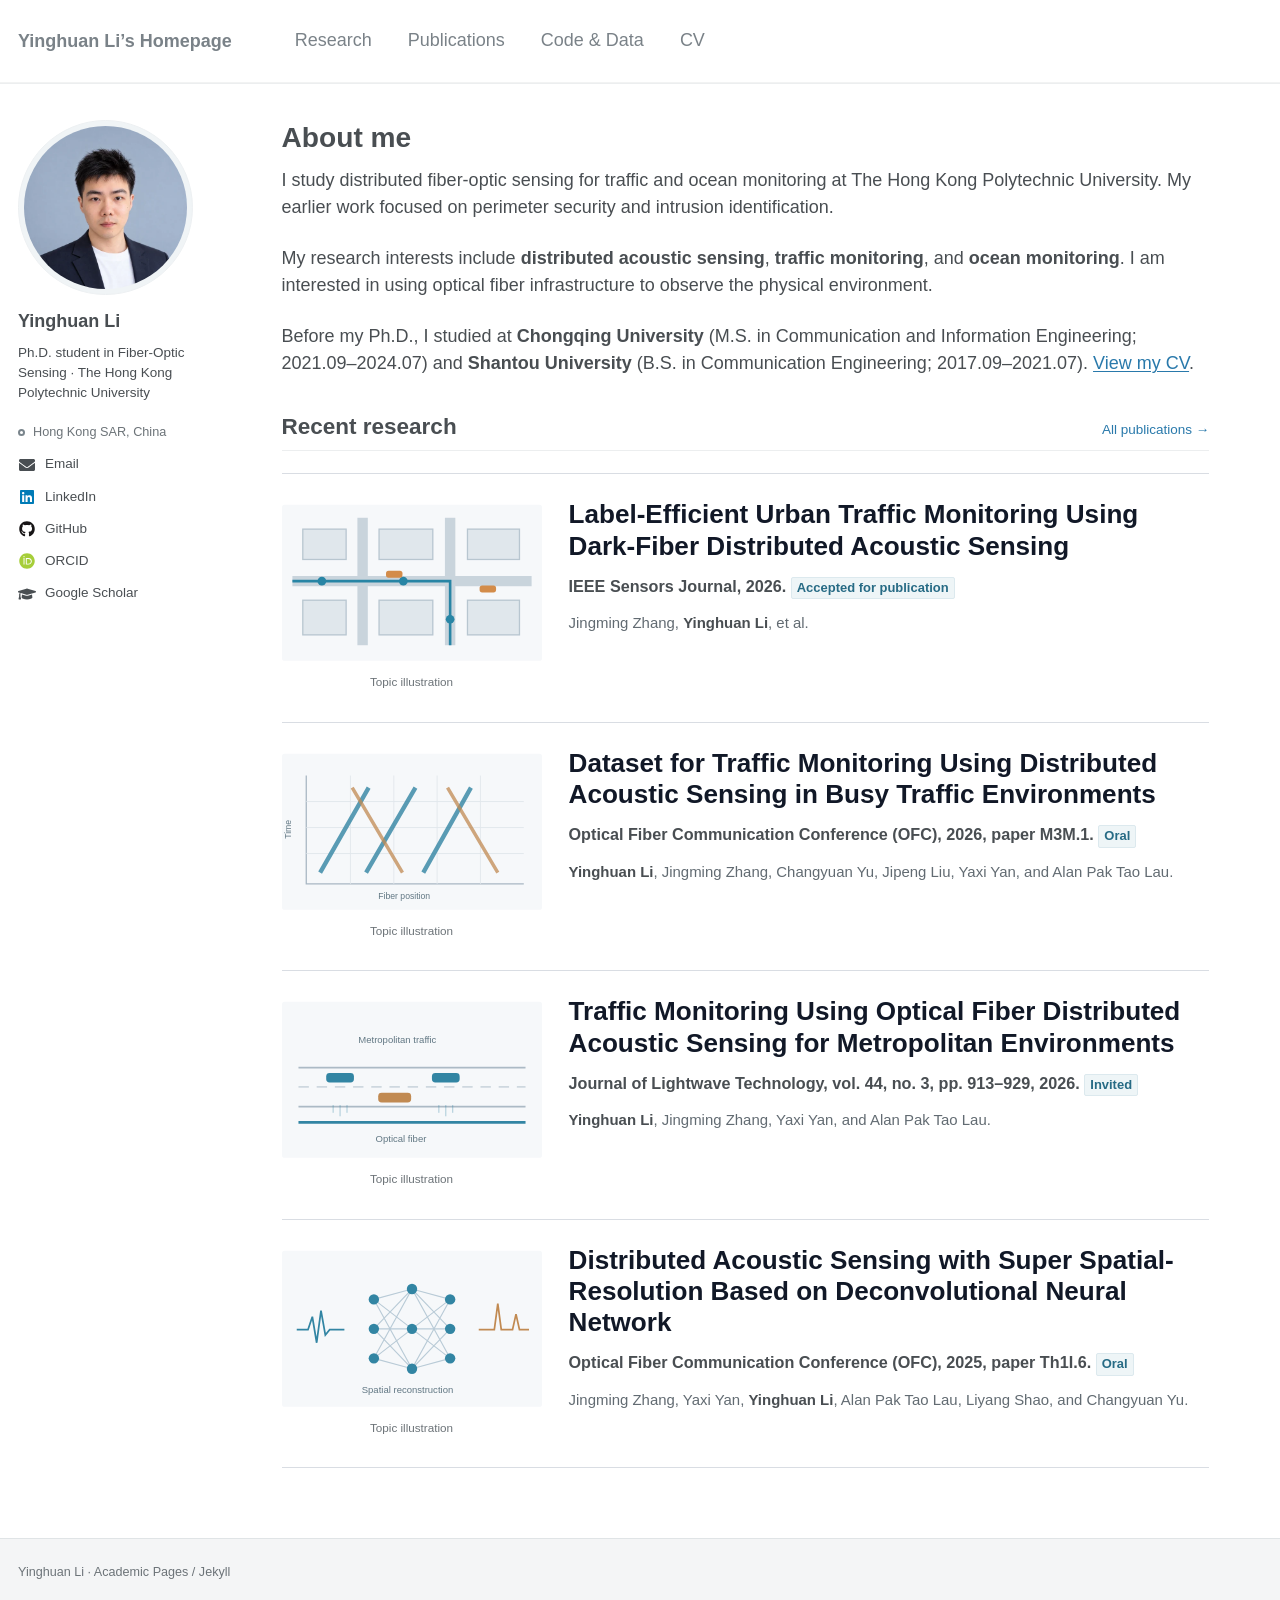
==== commit 584d5aa6: "Publish reviewed portfolio snapshot" ====
--- a/index.html
+++ b/index.html
@@ -7,7 +7,7 @@
   <title>About · Yinghuan Li</title>
   <meta name="description" content="I study distributed fiber-optic sensing for traffic and ocean monitoring at The Hong Kong Polytechnic University. My earlier work focused on perimeter security and intrusion identification.">
   
-  <link rel="stylesheet" href="/assets/css/main.css?v=1792983533">
+  <link rel="stylesheet" href="/assets/css/main.css?v=1792985331">
 </head>
 <body>
   <a class="skip" href="#main">Skip to content</a>
@@ -22,7 +22,7 @@
   <div class="portfolio-shell">
     
 <aside class="author-card" aria-label="Author profile">
-  <img class="author-monogram" src="/assets/media/6bb12fa0cc261933.webp" alt="Yinghuan Li">
+  <img class="author-monogram" src="/assets/media/6c5f21be47e50b0b.webp" alt="Yinghuan Li">
   <div class="author-copy">
   <h2>Yinghuan Li</h2>
   <p class="author-role">Ph.D. student in Fiber-Optic Sensing · The Hong Kong Polytechnic University</p>
@@ -137,6 +137,6 @@
 </main>
   </div>
   <footer class="portfolio-footer">Yinghuan Li · Academic Pages / Jekyll</footer>
-  <script defer src="/assets/navigation.js?v=1792983533"></script>
+  <script defer src="/assets/navigation.js?v=1792985331"></script>
 </body>
 </html>
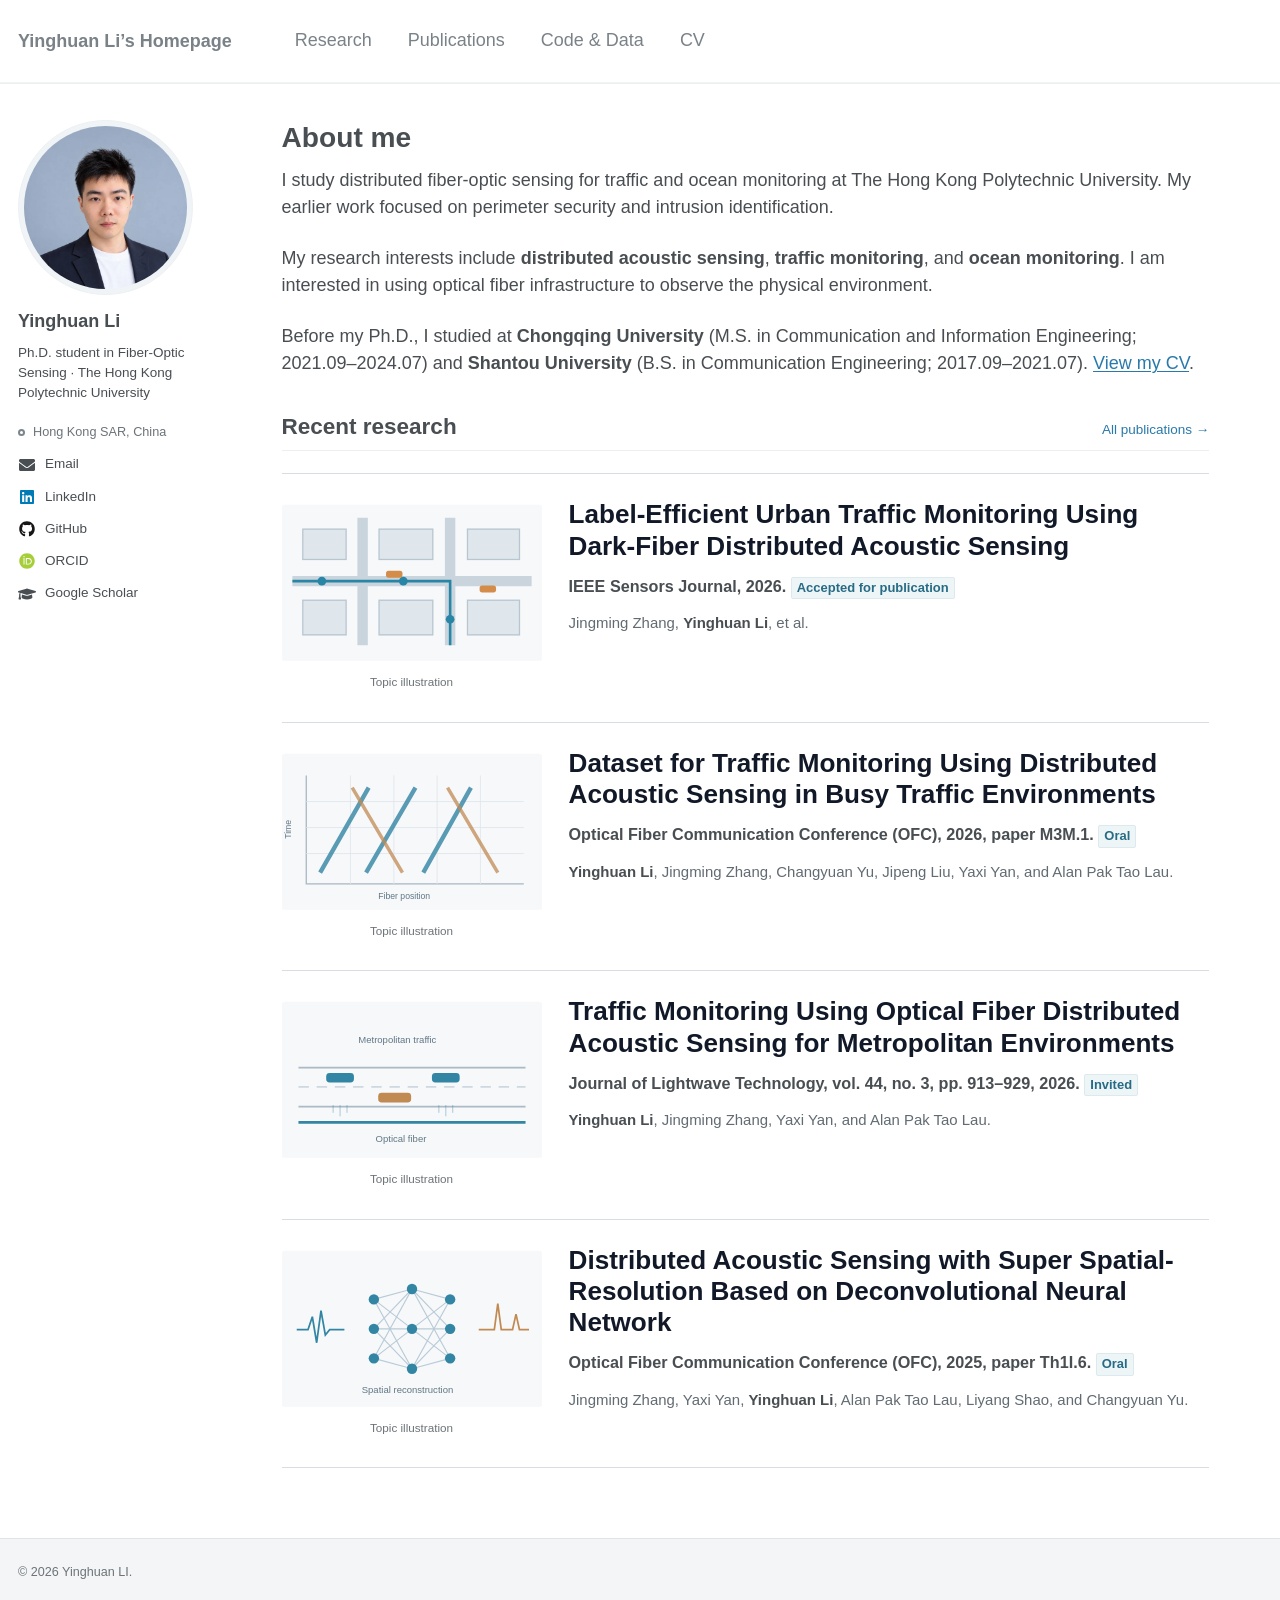
==== commit 9177910f: "Publish reviewed portfolio snapshot" ====
--- a/index.html
+++ b/index.html
@@ -7,7 +7,7 @@
   <title>About · Yinghuan Li</title>
   <meta name="description" content="I study distributed fiber-optic sensing for traffic and ocean monitoring at The Hong Kong Polytechnic University. My earlier work focused on perimeter security and intrusion identification.">
   
-  <link rel="stylesheet" href="/assets/css/main.css?v=1792985331">
+  <link rel="stylesheet" href="/assets/css/main.css?v=1792985677">
 </head>
 <body>
   <a class="skip" href="#main">Skip to content</a>
@@ -136,7 +136,7 @@
 
 </main>
   </div>
-  <footer class="portfolio-footer">Yinghuan Li · Academic Pages / Jekyll</footer>
-  <script defer src="/assets/navigation.js?v=1792985331"></script>
+  <footer class="portfolio-footer">© 2026 Yinghuan LI.</footer>
+  <script defer src="/assets/navigation.js?v=1792985677"></script>
 </body>
 </html>
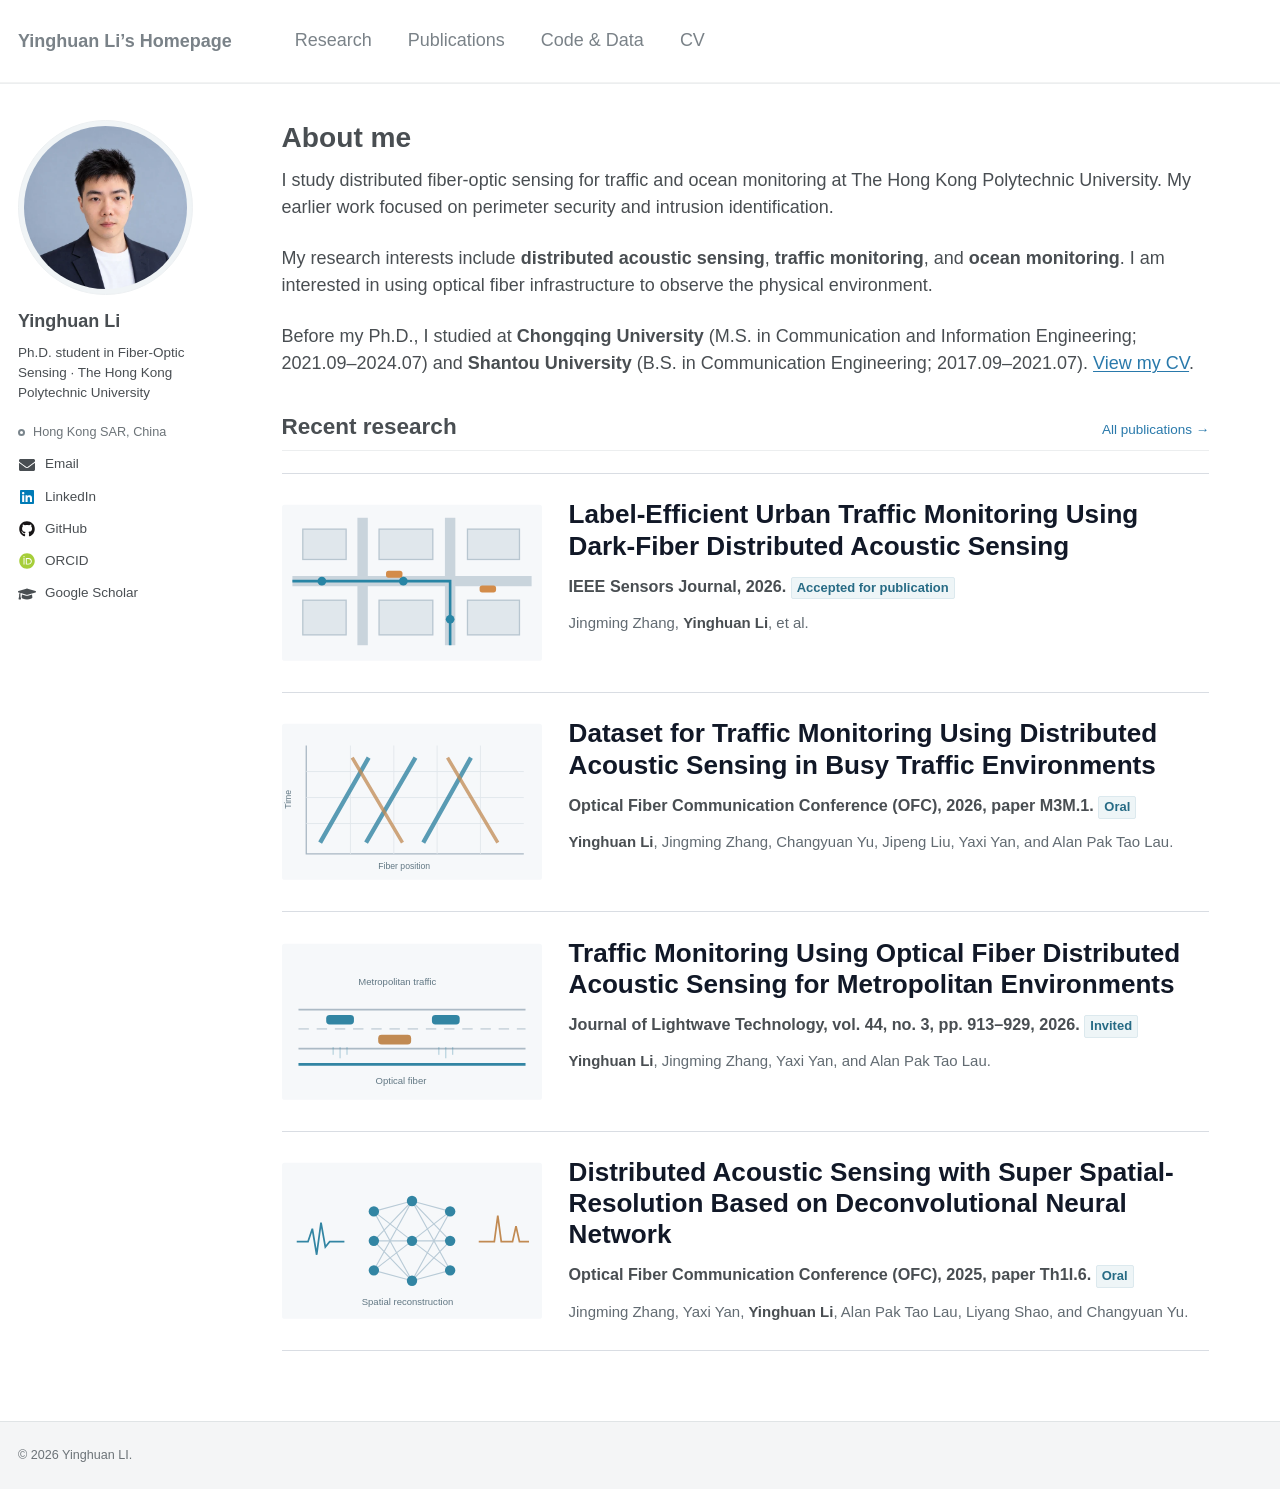
==== commit 4bf43c20: "Publish reviewed portfolio snapshot" ====
--- a/index.html
+++ b/index.html
@@ -7,7 +7,7 @@
   <title>About · Yinghuan Li</title>
   <meta name="description" content="I study distributed fiber-optic sensing for traffic and ocean monitoring at The Hong Kong Polytechnic University. My earlier work focused on perimeter security and intrusion identification.">
   
-  <link rel="stylesheet" href="/assets/css/main.css?v=1792985677">
+  <link rel="stylesheet" href="/assets/css/main.css?v=1792988921">
 </head>
 <body>
   <a class="skip" href="#main">Skip to content</a>
@@ -71,7 +71,6 @@
 
 </svg>
 
-    <figcaption>Topic illustration</figcaption>
   </figure>
   <div class="project-copy research-citation"><h3><a href="https://doi.org/10.1109/JSEN.2026.3744392">Label-Efficient Urban Traffic Monitoring Using Dark-Fiber Distributed Acoustic Sensing</a></h3><p class="research-venue">IEEE Sensors Journal, 2026. <span class="badge">Accepted for publication</span></p><p class="research-authors">Jingming Zhang, <strong>Yinghuan Li</strong>, et al.</p></div>
 </article>
@@ -89,7 +88,6 @@
 
 </svg>
 
-    <figcaption>Topic illustration</figcaption>
   </figure>
   <div class="project-copy research-citation"><h3><a href="https://doi.org/10.1364/OFC.2026.M3M.1">Dataset for Traffic Monitoring Using Distributed Acoustic Sensing in Busy Traffic Environments</a></h3><p class="research-venue">Optical Fiber Communication Conference (OFC), 2026, paper M3M.1. <span class="badge">Oral</span></p><p class="research-authors"><strong>Yinghuan Li</strong>, Jingming Zhang, Changyuan Yu, Jipeng Liu, Yaxi Yan, and Alan Pak Tao Lau.</p></div>
 </article>
@@ -107,7 +105,6 @@
 
 </svg>
 
-    <figcaption>Topic illustration</figcaption>
   </figure>
   <div class="project-copy research-citation"><h3><a href="https://doi.org/10.1109/JLT.2025.3642924">Traffic Monitoring Using Optical Fiber Distributed Acoustic Sensing for Metropolitan Environments</a></h3><p class="research-venue">Journal of Lightwave Technology, vol. 44, no. 3, pp. 913–929, 2026. <span class="badge">Invited</span></p><p class="research-authors"><strong>Yinghuan Li</strong>, Jingming Zhang, Yaxi Yan, and Alan Pak Tao Lau.</p></div>
 </article>
@@ -126,7 +123,6 @@
 
 </svg>
 
-    <figcaption>Topic illustration</figcaption>
   </figure>
   <div class="project-copy research-citation"><h3><a href="https://doi.org/10.1364/OFC.2025.Th1I.6">Distributed Acoustic Sensing with Super Spatial-Resolution Based on Deconvolutional Neural Network</a></h3><p class="research-venue">Optical Fiber Communication Conference (OFC), 2025, paper Th1I.6. <span class="badge">Oral</span></p><p class="research-authors">Jingming Zhang, Yaxi Yan, <strong>Yinghuan Li</strong>, Alan Pak Tao Lau, Liyang Shao, and Changyuan Yu.</p></div>
 </article>
@@ -137,6 +133,6 @@
 </main>
   </div>
   <footer class="portfolio-footer">© 2026 Yinghuan LI.</footer>
-  <script defer src="/assets/navigation.js?v=1792985677"></script>
+  <script defer src="/assets/navigation.js?v=1792988921"></script>
 </body>
 </html>
--- a/assets/css/main.css
+++ b/assets/css/main.css
@@ -1 +1 @@
-﻿:root{--global-base-color: #2f7f93;--global-bg-color: #fff;--global-footer-bg-color: #f2f3f3;--global-border-color: rgb(94.7843137255%, 95.0980392157%, 95.3333333333%);--global-dark-border-color: #bdc1c4;--global-code-background-color: #fafafa;--global-code-text-color: rgb(19.137254902%, 20.3921568627%, 21.3333333333%);--global-fig-caption-color: mix(#fff, rgb(28.7058823529%, 30.5882352941%, 32%), 25%);--global-link-color: #52adc8;--global-link-color-hover: mix(#000, #2f7f93, 25%);--global-link-color-visited: mix(#fff, #2f7f93, 25%);--global-masthead-link-color: rgb(28.7058823529%, 30.5882352941%, 32%);--global-masthead-link-color-hover: mix(#000, #7a8288, 25%);--global-text-color: rgb(28.7058823529%, 30.5882352941%, 32%);--global-text-color-light: rgb(73.9215686275%, 75.4901960784%, 76.6666666667%);--global-thead-color: rgb(94.7843137255%, 95.0980392157%, 95.3333333333%)}html[data-theme=dark]{--global-base-color: #0ea1c5;--global-bg-color: #474747;--global-footer-bg-color: #474747;--global-border-color: rgb(73.9215686275%, 75.4901960784%, 76.6666666667%);--global-dark-border-color: rgb(85.568627451%, 85.568627451%, 85.568627451%);--global-code-background-color: #fafafa;--global-code-text-color: rgb(19.137254902%, 20.3921568627%, 21.3333333333%);--global-fig-caption-color: rgb(73.9215686275%, 75.4901960784%, 76.6666666667%);--global-link-color: #0ea1c5;--global-link-color-hover: rgb(4.1176470588%, 47.3529411765%, 57.9411764706%);--global-link-color-visited: rgb(29.1176470588%, 72.3529411765%, 82.9411764706%);--global-masthead-link-color: #ffffff;--global-masthead-link-color-hover: #0ea1c5;--global-text-color: #ffffff;--global-text-color-light: #f3f3f3;--global-thead-color: rgb(92.7843137255%, 92.7843137255%, 92.7843137255%)}a:focus{outline:thin dotted #f89406;outline:5px auto #f89406;outline-offset:-2px}*,*:before,*:after{-moz-box-sizing:border-box;-webkit-box-sizing:border-box;box-sizing:border-box}html{box-sizing:border-box;background-color:var(--global-bg-color);font-size:16px}@media(min-width: 48em){html{font-size:18px}}html{-webkit-text-size-adjust:100%;-ms-text-size-adjust:100%}body{margin:0}::-moz-selection{color:#fff;background:#000}::selection{color:#fff;background:#000}article,aside,details,figcaption,figure,footer,header,hgroup,main,nav,section{display:block}audio,canvas,video{display:inline-block;*display:inline;*zoom:1}audio:not([controls]){display:none}a{color:var(--global-link-color)}a:hover,a:active{outline:0}sub,sup{position:relative;font-size:75%;line-height:0;vertical-align:baseline}sup{top:-0.5em}sub{bottom:-0.25em}img{max-width:100%;width:auto\9 ;height:auto;vertical-align:middle;border:0;-ms-interpolation-mode:bicubic}#map_canvas img,.google-maps img{max-width:none}button,input,select,textarea{margin:0;font-size:100%;vertical-align:middle}button,input{*overflow:visible;line-height:normal}button::-moz-focus-inner,input::-moz-focus-inner{padding:0;border:0}button,html input[type=button],input[type=reset],input[type=submit]{-webkit-appearance:button;cursor:pointer}label,select,button,input[type=button],input[type=reset],input[type=submit],input[type=radio],input[type=checkbox]{cursor:pointer}input[type=search]{box-sizing:content-box;-webkit-appearance:textfield}input[type=search]::-webkit-search-decoration,input[type=search]::-webkit-search-cancel-button{-webkit-appearance:none}textarea{overflow:auto;vertical-align:top}html{position:relative;min-height:100%;scroll-behavior:smooth}body{color:var(--global-text-color);background-color:var(--global-bg-color);margin:0;padding:70px 0 0;padding-bottom:9em;font-family:-apple-system,".SFNSText-Regular","San Francisco","Roboto","Segoe UI","Helvetica Neue","Lucida Grande",Arial,sans-serif;line-height:1.5}body.overflow--hidden{overflow:hidden}h1,h2,h3,h4,h5,h6{margin:2em 0 .5em;line-height:1.2;font-family:-apple-system,".SFNSText-Regular","San Francisco","Roboto","Segoe UI","Helvetica Neue","Lucida Grande",Arial,sans-serif;font-weight:bold}h1{margin-top:0;font-size:1.563em}h2{font-size:1.25em}h3{font-size:1em}h4{font-size:.75em}h5{font-size:.75em}h6{font-size:.75em}small,.small{font-size:.75em}p{margin-bottom:1.3em}u,ins{text-decoration:none;border-bottom:1px solid var(--global-text-color)}u a,ins a{color:inherit}del a{color:inherit}p,pre,blockquote,ul,ol,dl,figure,table,fieldset{orphans:3;widows:3}abbr[title],abbr[data-original-title]{text-decoration:none;cursor:help;border-bottom:1px dotted var(--global-text-color)}blockquote{margin:2em 1em 2em 0;padding-left:1em;padding-right:1em;font-style:italic;border-left:.25em solid var(--global-border-color)}blockquote cite{font-style:italic}blockquote cite:before{content:"—";padding-right:5px}a:hover,a:active{outline:0}tt,code,kbd,samp,pre{font-family:Monaco,Consolas,"Lucida Console",monospace}pre{overflow-x:auto}a>code,figcaption>code,li>code,p>code,td>code{color:var(--global-code-text-color);padding-top:.1rem;padding-bottom:.1rem;font-size:.75em;background:var(--global-code-background-color);border:1px solid var(--global-thead-color);border-radius:4px;box-shadow:0 1px 1px rgba(0,0,0,.125)}a>code:before,a>code:after,figcaption>code:before,figcaption>code:after,li>code:before,li>code:after,p>code:before,p>code:after,td>code:before,td>code:after{letter-spacing:-0.2em;content:" "}a>code{color:inherit}pre>code{color:var(--global-code-text-color)}hr{display:block;margin:1em 0;border:0;border-top:1px solid var(--global-border-color)}ul li,ol li{margin-bottom:.5em}li ul,li ol{margin-top:.5em}figure{display:-webkit-box;display:flex;-webkit-box-pack:justify;justify-content:space-between;-webkit-box-align:start;align-items:flex-start;flex-wrap:wrap;margin:2em 0}figure img,figure iframe,figure .fluid-width-video-wrapper{margin-bottom:1em}figure img{width:100%;border-radius:4px;-webkit-transition:all .2s ease-in-out;transition:all .2s ease-in-out}figure>a{display:block}@media(min-width: 37.5em){figure.half>a,figure.half>img{width:calc(50% - .5em)}}figure.half figcaption{width:100%}@media(min-width: 37.5em){figure.third>a,figure.third>img{width:calc(33.3333% - .5em)}}figure.third figcaption{width:100%}figcaption{margin-bottom:.5em;color:var(--global-fig-caption-color);font-family:Georgia,Times,serif;font-size:.75em}figcaption a{color:inherit;text-decoration:none;border-bottom:1px solid var(--global-border-color);-webkit-transition:all .2s ease-in-out;transition:all .2s ease-in-out}figcaption a:hover{color:#000;border-bottom-color:#000}svg:not(:root){overflow:hidden}nav ul{margin:0;padding:0}nav li{list-style:none}nav a{text-decoration:none}nav ul li,nav ol li{margin-bottom:0}nav li ul,nav li ol{margin-top:0}@-webkit-keyframes intro{0%{opacity:0}100%{opacity:1}}@keyframes intro{0%{opacity:0}100%{opacity:1}}b,i,strong,em,blockquote,p,q,span,figure,img,h1,h2,header,input,a,tr,td,form button,input[type=submit],.btn,#goog-wm-sb,.highlight,.archive__item-teaser{-webkit-transition:all .2s ease-in-out;transition:all .2s ease-in-out}@media print{.masthead,.toc,.page__share,.page__related,.ads,.page__footer{display:none}}.hidden{display:none;visibility:hidden}.load{display:none}.transparent{opacity:0}.visually-hidden,.screen-reader-text,.screen-reader-text span,.screen-reader-shortcut{position:absolute !important;clip:rect(1px, 1px, 1px, 1px);height:1px !important;width:1px !important;border:0 !important;overflow:hidden}body:hover .visually-hidden a,body:hover .visually-hidden input,body:hover .visually-hidden button{display:none !important}.screen-reader-text:focus,.screen-reader-shortcut:focus{clip:auto !important;height:auto !important;width:auto !important;display:block;font-size:1em;font-weight:bold;padding:15px 23px 14px;background:var(--global-text-color);z-index:100000;text-decoration:none;box-shadow:0 0 2px 2px rgba(0,0,0,.6)}.skip-link{position:fixed;z-index:20;margin:0;font-family:-apple-system,".SFNSText-Regular","San Francisco","Roboto","Segoe UI","Helvetica Neue","Lucida Grande",Arial,sans-serif;white-space:nowrap}.skip-link li{height:0;width:0;list-style:none}.text-left{text-align:left}.text-center{text-align:center}.text-right{text-align:right}.text-justify{text-align:justify}.text-nowrap{white-space:nowrap}.cf{clear:both}.wrapper:after{content:" ";display:block;clear:both}.wrapper{max-width:925px;margin-left:auto;margin-right:auto}.wordwrap{white-space:pre-wrap;white-space:-moz-pre-wrap;white-space:-pre-wrap;white-space:-o-pre-wrap;word-wrap:break-word}.align-left{display:block;margin-left:auto;margin-right:auto}@media(min-width: 37.5em){.align-left{float:left;margin-right:1em}}.align-right{display:block;margin-left:auto;margin-right:auto}@media(min-width: 37.5em){.align-right{float:right;margin-left:1em}}.align-center{display:block;margin-left:auto;margin-right:auto}@media(min-width: 57.8125em){.full{margin-right:-19.4915254237% !important}}.icon{display:inline-block;fill:currentColor;width:1em;height:1.1em;line-height:1;position:relative;top:-0.1em;vertical-align:middle}.icon-pad-right{padding-right:.5em;margin-right:.5em}.social-icons .fa{color:#000}.social-icons .fa-bluesky,.social-icons .fa-bluesky-square{color:#1184fe}.social-icons .fa-behance,.social-icons .fa-behance-square{color:#1769ff}.social-icons .fa-dribbble{color:#ea4c89}.social-icons .fa-facebook,.social-icons .fa-facebook-square{color:#3b5998}.social-icons .fa-flickr{color:#ff0084}.social-icons .fa-foursquare{color:#0072b1}.social-icons .fa-google-plus,.social-icons .fa-google-plus-square{color:#dd4b39}.social-icons .fa-instagram{color:#517fa4}.social-icons .fa-kaggle,.social-icons .fa-kaggle-square{color:#20c0ff}.social-icons .fa-lastfm,.social-icons .fa-lastfm-square{color:#d51007}.social-icons .fa-linkedin,.social-icons .fa-linkedin-square{color:#007bb6}.social-icons .fa-mastodon,.social-icons .fa-mastodon-square{color:#6364ff}.social-icons .ai-orcid,.social-icons .ai-orcid-square{color:#a6ce39}.social-icons .fa-pinterest,.social-icons .fa-pinterest-p,.social-icons .fa-pinterest-square{color:#cb2027}.social-icons .fa-rss,.social-icons .fa-rss-square{color:#fa9b39}.social-icons .fa-soundcloud{color:#f30}.social-icons .fa-stack-exchange,.social-icons .fa-stack-overflow{color:#fe7a15}.social-icons .fa-tumblr,.social-icons .fa-tumblr-square{color:#32506d}.social-icons .fa-twitter,.social-icons .fa-twitter-square{color:#55acee}.social-icons .fa-vimeo,.social-icons .fa-vimeo-square{color:#1ab7ea}.social-icons .fa-vine{color:#00bf8f}.social-icons .fa-youtube,.social-icons .fa-youtube-square,.social-icons .fa-youtube-play{color:#b00}.social-icons .fa-xing,.social-icons .fa-xing-square{color:#006567}.navicon{position:relative;display:inline-block;vertical-align:middle;width:28px;height:4px;background:var(--global-masthead-link-color);margin:auto;-webkit-transition:.3s;transition:.3s}.navicon:before,.navicon:after{content:"";position:absolute;left:0;width:28px;height:4px;background:var(--global-masthead-link-color);-webkit-transition:.3s;transition:.3s}.navicon:before{top:-8px}.navicon:after{bottom:-8px}.close .navicon{background:rgba(0,0,0,0)}.close .navicon:before,.close .navicon:after{-webkit-transform-origin:50% 50%;-ms-transform-origin:50% 50%;transform-origin:50% 50%;top:0;width:28px}.close .navicon:before{-webkit-transform:rotate3d(0, 0, 1, 45deg);transform:rotate3d(0, 0, 1, 45deg)}.close .navicon:after{-webkit-transform:rotate3d(0, 0, 1, -45deg);transform:rotate3d(0, 0, 1, -45deg)}@media(min-width: 57.8125em){.sticky{clear:both}.sticky::after{clear:both;content:"";display:table}.sticky{position:-webkit-sticky;position:sticky;top:2em}.sticky>*{display:block}}.well{min-height:20px;padding:19px;margin-bottom:20px;background-color:#f5f5f5;border:1px solid #e3e3e3;border-radius:4px;box-shadow:inset 0 1px 1px rgba(0,0,0,.05)}.show-modal{overflow:hidden;position:relative}.show-modal:before{position:absolute;content:"";top:0;left:0;width:100%;height:100%;z-index:999;background-color:rgba(255,255,255,.85)}.show-modal .modal{display:block}.modal{display:none;position:fixed;width:300px;top:50%;left:50%;margin-left:-150px;margin-top:-150px;min-height:0;z-index:9999;background:var(--global-text-color);border:1px solid var(--global-border-color);border-radius:4px;box-shadow:0 1px 1px rgba(0,0,0,.125)}.modal__title{margin:0;padding:.5em 1em}.modal__supporting-text{padding:0 1em .5em 1em}.modal__actions{padding:.5em 1em;border-top:1px solid var(--global-border-color)}.footnote{color:var(--global-text-color-light);text-decoration:none}.footnotes{color:var(--global-text-color-light)}.footnotes ol,.footnotes li,.footnotes p{margin-bottom:0;font-size:.75em}a.reversefootnote{color:var(--global-text-color-light);text-decoration:none}a.reversefootnote:hover{text-decoration:underline}.required{color:#ee5f5b;font-weight:bold}table{margin-bottom:1em;width:100%;font-family:-apple-system,".SFNSText-Regular","San Francisco","Roboto","Segoe UI","Helvetica Neue","Lucida Grande",Arial,sans-serif;font-size:.75em;border-collapse:collapse;border:1px solid var(--global-border-color)}table+table{margin-top:1em}thead{background-color:var(--global-border-color);border-bottom:1px solid var(--global-border-color)}th{padding:.5em;font-weight:bold;text-align:left;border-right:1px solid var(--global-border-color)}td{padding:.5em;border-bottom:1px solid var(--global-border-color);border-right:1px solid var(--global-border-color)}tr,td,th{vertical-align:middle}.btn,#goog-wm-sb{display:inline-block;margin-bottom:.25em;padding:.5em 1em;color:#fff !important;font-family:-apple-system,".SFNSText-Regular","San Francisco","Roboto","Segoe UI","Helvetica Neue","Lucida Grande",Arial,sans-serif;font-size:.75em;font-weight:bold;text-align:center;text-decoration:none;background-color:var(--global-base-color);border:0 !important;border-radius:4px;cursor:pointer}.btn:hover,#goog-wm-sb:hover{background-color:#333}.btn .icon,#goog-wm-sb .icon{margin-right:.5em}.btn .icon+.hidden,#goog-wm-sb .icon+.hidden{margin-left:-0.5em}.btn--block{display:block;width:100%}.btn--block+.btn--block{margin-top:.25em}.btn--inverse{color:var(--global-text-color-light) !important;border:1px solid var(--global-border-color) !important;background-color:var(--global-bg-color)}.btn--inverse:hover{color:#fff !important;border-color:var(--global-text-color-light)}.btn--light-outline{border:1px solid #fff !important;background-color:rgba(0,0,0,0)}.btn--info{background-color:#2f7f93}.btn--info:hover{background-color:hsl(192,51.5463917526%,30.431372549%)}.btn--warning{background-color:#f89406}.btn--warning:hover{background-color:rgb(77.8039215686%,46.431372549%,1.8823529412%)}.btn--success{background-color:#62c462}.btn--success:hover{background-color:hsl(120,33.3333333333%,46.1176470588%)}.btn--danger{background-color:#ee5f5b}.btn--danger:hover{background-color:rgb(74.6666666667%,29.8039215686%,28.5490196078%)}.btn--disabled{pointer-events:none;cursor:not-allowed;filter:alpha(opacity=65);box-shadow:none;opacity:.65}.btn--bluesky{background-color:#1184fe}.btn--bluesky:hover{background-color:rgb(5.3333333333%,41.4117647059%,79.6862745098%)}.btn--facebook{background-color:#3b5998}.btn--facebook:hover{background-color:rgb(18.5098039216%,27.9215686275%,47.6862745098%)}.btn--google-plus{background-color:#dd4b39}.btn--google-plus:hover{background-color:rgb(69.3333333333%,23.5294117647%,17.8823529412%)}.btn--linkedin{background-color:#007bb6}.btn--linkedin:hover{background-color:rgb(0%,38.5882352941%,57.0980392157%)}.btn--mastodon{background-color:#6364ff}.btn--mastodon:hover{background-color:rgb(31.0588235294%,31.3725490196%,80%)}.btn--twitter{background-color:#55acee}.btn--twitter:hover{background-color:rgb(26.6666666667%,53.9607843137%,74.6666666667%)}.btn--x-large{font-size:1.25em}.btn--large{font-size:1em}.btn--small{font-size:.6875em}.notice{margin:2em 0 !important;padding:1em;font-family:-apple-system,".SFNSText-Regular","San Francisco","Roboto","Segoe UI","Helvetica Neue","Lucida Grande",Arial,sans-serif;font-size:.75em !important;text-indent:initial;background-color:rgb(94.7843137255%,95.0980392157%,95.3333333333%);border-radius:4px;box-shadow:0 1px 1px rgba(122,130,136,.25);color:var(--global-code-text-color)}.notice h4{margin-top:0 !important;margin-bottom:.75em}.page__content .notice h4{margin-bottom:0;font-size:1em}.notice p:last-child{margin-bottom:0 !important}.notice h4+p{margin-top:0;padding-top:0}.notice a{color:#7a8288}.notice a:hover{color:rgb(28.7058823529%,30.5882352941%,32%)}.notice code{background-color:rgb(97.3921568627%,97.5490196078%,97.6666666667%)}.notice ul:last-child{margin-bottom:0}.notice--primary{margin:2em 0 !important;padding:1em;font-family:-apple-system,".SFNSText-Regular","San Francisco","Roboto","Segoe UI","Helvetica Neue","Lucida Grande",Arial,sans-serif;font-size:.75em !important;text-indent:initial;background-color:rgb(94.7843137255%,95.0980392157%,95.3333333333%);border-radius:4px;box-shadow:0 1px 1px rgba(122,130,136,.25);color:var(--global-code-text-color)}.notice--primary h4{margin-top:0 !important;margin-bottom:.75em}.page__content .notice--primary h4{margin-bottom:0;font-size:1em}.notice--primary p:last-child{margin-bottom:0 !important}.notice--primary h4+p{margin-top:0;padding-top:0}.notice--primary a{color:#7a8288}.notice--primary a:hover{color:rgb(28.7058823529%,30.5882352941%,32%)}.notice--primary code{background-color:rgb(97.3921568627%,97.5490196078%,97.6666666667%)}.notice--primary ul:last-child{margin-bottom:0}.notice--info{margin:2em 0 !important;padding:1em;font-family:-apple-system,".SFNSText-Regular","San Francisco","Roboto","Segoe UI","Helvetica Neue","Lucida Grande",Arial,sans-serif;font-size:.75em !important;text-indent:initial;background-color:hsl(192,31.6455696203%,93.8039215686%);border-radius:4px;box-shadow:0 1px 1px rgba(47,127,147,.25);color:var(--global-code-text-color)}.notice--info h4{margin-top:0 !important;margin-bottom:.75em}.page__content .notice--info h4{margin-bottom:0;font-size:1em}.notice--info p:last-child{margin-bottom:0 !important}.notice--info h4+p{margin-top:0;padding-top:0}.notice--info a{color:#2f7f93}.notice--info a:hover{color:hsl(192,51.5463917526%,22.8235294118%)}.notice--info code{background-color:hsl(192,31.6455696203%,96.9019607843%)}.notice--info ul:last-child{margin-bottom:0}.notice--warning{margin:2em 0 !important;padding:1em;font-family:-apple-system,".SFNSText-Regular","San Francisco","Roboto","Segoe UI","Helvetica Neue","Lucida Grande",Arial,sans-serif;font-size:.75em !important;text-indent:initial;background-color:hsl(35.2066115702,94.53125%,94.9803921569%);border-radius:4px;box-shadow:0 1px 1px rgba(248,148,6,.25);color:var(--global-code-text-color)}.notice--warning h4{margin-top:0 !important;margin-bottom:.75em}.page__content .notice--warning h4{margin-bottom:0;font-size:1em}.notice--warning p:last-child{margin-bottom:0 !important}.notice--warning h4+p{margin-top:0;padding-top:0}.notice--warning a{color:#f89406}.notice--warning a:hover{color:rgb(58.3529411765%,34.8235294118%,1.4117647059%)}.notice--warning code{background-color:hsl(35.2066115702,94.53125%,97.4901960784%)}.notice--warning ul:last-child{margin-bottom:0}.notice--success{margin:2em 0 !important;padding:1em;font-family:-apple-system,".SFNSText-Regular","San Francisco","Roboto","Segoe UI","Helvetica Neue","Lucida Grande",Arial,sans-serif;font-size:.75em !important;text-indent:initial;background-color:hsl(120,45.3703703704%,95.7647058824%);border-radius:4px;box-shadow:0 1px 1px rgba(98,196,98,.25);color:var(--global-code-text-color)}.notice--success h4{margin-top:0 !important;margin-bottom:.75em}.page__content .notice--success h4{margin-bottom:0;font-size:1em}.notice--success p:last-child{margin-bottom:0 !important}.notice--success h4+p{margin-top:0;padding-top:0}.notice--success a{color:#62c462}.notice--success a:hover{color:hsl(120,33.3333333333%,34.5882352941%)}.notice--success code{background-color:hsl(120,45.3703703704%,97.8823529412%)}.notice--success ul:last-child{margin-bottom:0}.notice--danger{margin:2em 0 !important;padding:1em;font-family:-apple-system,".SFNSText-Regular","San Francisco","Roboto","Segoe UI","Helvetica Neue","Lucida Grande",Arial,sans-serif;font-size:.75em !important;text-indent:initial;background-color:rgb(99.3333333333%,93.7254901961%,93.568627451%);border-radius:4px;box-shadow:0 1px 1px rgba(238,95,91,.25);color:var(--global-code-text-color)}.notice--danger h4{margin-top:0 !important;margin-bottom:.75em}.page__content .notice--danger h4{margin-bottom:0;font-size:1em}.notice--danger p:last-child{margin-bottom:0 !important}.notice--danger h4+p{margin-top:0;padding-top:0}.notice--danger a{color:#ee5f5b}.notice--danger a:hover{color:rgb(56%,22.3529411765%,21.4117647059%)}.notice--danger code{background-color:rgb(99.6666666667%,96.862745098%,96.7843137255%)}.notice--danger ul:last-child{margin-bottom:0}.masthead{position:fixed;background:var(--global-bg-color);height:fit-content;top:0;width:100%;-webkit-animation:intro .3s both;animation:intro .3s both;-webkit-animation-delay:.15s;animation-delay:.15s;z-index:20}.masthead::after{content:"";position:absolute;bottom:0;height:1px;background:var(--global-border-color);width:100%}.masthead__inner-wrap:after{content:" ";display:block;clear:both}.masthead__inner-wrap{max-width:925px;margin-left:auto;margin-right:auto;clear:both}.masthead__inner-wrap::after{clear:both;content:"";display:table}.masthead__inner-wrap{padding:.5em 1em;font-family:-apple-system,".SFNSText-Regular","San Francisco","Roboto","Segoe UI","Helvetica Neue","Lucida Grande",Arial,sans-serif}@media(min-width: 80em){.masthead__inner-wrap{max-width:1280px}}.masthead__inner-wrap nav{z-index:10}.masthead__inner-wrap a{text-decoration:none}.masthead__menu ul{margin:0;padding:0;clear:both;list-style-type:none}.masthead__menu-item{background-color:var(--global-bg-color);display:block;list-style-type:none;white-space:nowrap}.masthead__menu-item--lg{padding-right:2em;font-weight:700}.masthead__menu-item.selected a{color:var(--global-text-color);font-weight:700;border-bottom:2px solid var(--global-text-color);pointer-events:none;cursor:default}.masthead__menu-item.selected a:hover{color:var(--global-text-color);border-bottom:2px solid var(--global-text-color)}.breadcrumbs:after{content:" ";display:block;clear:both}.breadcrumbs{max-width:925px;margin-left:auto;margin-right:auto;clear:both}.breadcrumbs::after{clear:both;content:"";display:table}.breadcrumbs{margin-top:0;margin-bottom:0;padding-left:2em;padding-right:2em;font-family:-apple-system,".SFNSText-Regular","San Francisco","Roboto","Segoe UI","Helvetica Neue","Lucida Grande",Arial,sans-serif;-webkit-animation:intro .3s both;animation:intro .3s both;-webkit-animation-delay:.3s;animation-delay:.3s}@media(min-width: 57.8125em){.breadcrumbs{padding-left:1em;padding-right:1em}}@media(min-width: 80em){.breadcrumbs{max-width:1280px}}.breadcrumbs ol{padding:0;list-style:none;font-size:.75em}@media(min-width: 57.8125em){.breadcrumbs ol{width:83.0508474576%;float:right;margin-right:0}}@media(min-width: 80em){.breadcrumbs ol{padding-left:4.2372881356%}}.breadcrumbs li{display:inline}.breadcrumbs .current{font-weight:bold}.pagination{clear:both;width:100%;float:left;margin-left:0;margin-right:0;clear:both}.pagination::after{clear:both;content:"";display:table}.pagination{margin-top:1em;padding-top:1em}.pagination ul{margin:0;padding:0;list-style-type:none;font-family:-apple-system,".SFNSText-Regular","San Francisco","Roboto","Segoe UI","Helvetica Neue","Lucida Grande",Arial,sans-serif}.pagination li{display:block;float:left;margin-left:-1px}.pagination li a{margin-bottom:.25em;padding:.5em 1em;font-family:-apple-system,".SFNSText-Regular","San Francisco","Roboto","Segoe UI","Helvetica Neue","Lucida Grande",Arial,sans-serif;font-size:14px;font-weight:bold;line-height:1.5;text-align:center;text-decoration:none;color:var(--global-text-color-light);border:1px solid var(--global-border-color);border-radius:0}.pagination li a:hover{color:var(--global-link-color-hover)}.pagination li a.current{color:#fff;background:var(--global-base-color)}.pagination li a.disabled{color:var(--global-text-color-light);pointer-events:none;cursor:not-allowed}.pagination li:first-child{margin-left:0}.pagination li:first-child a{border-top-left-radius:4px;border-bottom-left-radius:4px}.pagination li:last-child a{border-top-right-radius:4px;border-bottom-right-radius:4px}.pagination--pager{display:block;padding:1em 2em;float:left;width:50%;font-family:-apple-system,".SFNSText-Regular","San Francisco","Roboto","Segoe UI","Helvetica Neue","Lucida Grande",Arial,sans-serif;font-size:1em;font-weight:bold;text-align:center;text-decoration:none;color:var(--global-text-color-light);border:1px solid var(--global-border-color);border-radius:4px}.pagination--pager:hover{color:var(--global-link-color-hover)}.pagination--pager:first-child{border-top-right-radius:0;border-bottom-right-radius:0}.pagination--pager:last-child{margin-left:-1px;border-top-left-radius:0;border-bottom-left-radius:0}.pagination--pager.disabled{color:var(--global-text-color-light);pointer-events:none;cursor:not-allowed}.page__content+.pagination,.page__meta+.pagination,.comment__date+.pagination,.page__share+.pagination,.page__comments+.pagination{margin-top:2em;padding-top:2em;border-top:1px solid var(--global-border-color)}.greedy-nav{position:relative;min-width:250px;background:var(--global-bg-color)}.greedy-nav a{display:block;margin:0 1rem;padding:.5rem 0;color:var(--global-masthead-link-color);text-decoration:none}.greedy-nav a:hover{color:var(--global-masthead-link-color-hover)}.greedy-nav button{position:absolute;height:2.5rem;right:0;padding:0 .5rem;border:0;outline:none;background-color:var(--global-bg-color);color:var(--global-text-color);cursor:pointer;z-index:100}.greedy-nav .visible-links{display:table}.greedy-nav .visible-links li{display:table-cell;vertical-align:middle}.greedy-nav .visible-links li:first-child{font-weight:bold;text-wrap:wrap}.greedy-nav .visible-links li:first-child a{margin-left:0}.greedy-nav .visible-links li:last-child a{margin-right:0}.greedy-nav .visible-links #theme-toggle a{width:25px;display:flex;justify-content:center;cursor:pointer}.greedy-nav .visible-links a{position:relative}.greedy-nav .visible-links a:before{content:"";position:absolute;left:0;bottom:0;height:4px;background:var(--global-border-color);width:100%;-webkit-transition:all .2s ease-in-out;transition:all .2s ease-in-out;-webkit-transform:scaleX(0);-ms-transform:scaleX(0);transform:scaleX(0)}.greedy-nav .visible-links a:hover:before{-webkit-transform:scaleX(1);-ms-transform:scaleX(1);transform:scaleX(1)}.greedy-nav .hidden-links{position:absolute;top:100%;right:0;margin-top:15px;padding:5px;border:1px solid var(--global-border-color);border-radius:4px;background:var(--global-bg-color);box-shadow:0 0 10px rgba(0,0,0,.25)}.greedy-nav .hidden-links a{margin:0;padding:10px 20px;font-size:1em}.greedy-nav .hidden-links a:hover{color:var(--global-masthead-link-color-hover);background:var(--global-border-color)}.greedy-nav .hidden-links:before{content:"";position:absolute;top:-11px;right:10px;width:0;border-style:solid;border-width:0 10px 10px;border-color:var(--global-border-color) rgba(0,0,0,0);display:block;z-index:0}.greedy-nav .hidden-links:after{content:"";position:absolute;top:-10px;right:10px;width:0;border-style:solid;border-width:0 10px 10px;border-color:var(--global-bg-color) rgba(0,0,0,0);display:block;z-index:1}.greedy-nav .hidden-links li{display:block;border-bottom:1px solid var(--global-border-color)}.greedy-nav .hidden-links li:last-child{border-bottom:none}.nav__list{font-size:1.25rem}.nav__list ul{margin-bottom:1em}.nav__list a{display:block;padding:.125em 0;color:inherit}.nav__list a:hover{text-decoration:underline}.nav__list .active{margin-left:-0.5em;padding-left:.5em;padding-right:.5em;color:#fff;font-weight:bold;background:var(--global-base-color);border-radius:4px}.nav__list .active:hover{color:#fff}.nav__title{margin:0;padding:.5rem 1rem;font-family:-apple-system,".SFNSText-Regular","San Francisco","Roboto","Segoe UI","Helvetica Neue","Lucida Grande",Arial,sans-serif;font-size:1em;font-weight:bold}.nav__sub-title{display:block;margin:.5rem 0;padding:.5rem 0;font-family:-apple-system,".SFNSText-Regular","San Francisco","Roboto","Segoe UI","Helvetica Neue","Lucida Grande",Arial,sans-serif;font-size:.75em;font-weight:bold;text-transform:uppercase;border-bottom:1px solid var(--global-border-color)}.toc{font-family:-apple-system,".SFNSText-Regular","San Francisco","Roboto","Segoe UI","Helvetica Neue","Lucida Grande",Arial,sans-serif;color:var(--global-text-color-light);text-transform:uppercase;letter-spacing:1px;background-color:#fff;border:1px solid var(--global-border-color);border-radius:4px;box-shadow:0 1px 1px rgba(0,0,0,.125)}.toc .nav__title{color:#fff;font-size:.75em;background:var(--global-base-color);border-top-left-radius:4px;border-top-right-radius:4px}.toc__menu{margin:0;padding:0;width:100%;list-style:none;font-size:.8rem}.toc__menu a{display:block;padding:.5rem 1rem;color:var(--global-code-text-color);font-size:.6875em;font-weight:bold;line-height:1.5;border-bottom:1px solid var(--global-border-color);text-decoration-line:none !important}.toc__menu a:hover{color:#000;background:var(--global-link-color-hover)}.toc__menu>li:last-child a{border-bottom:none}.toc__menu li ul>li a{padding-left:2rem;font-weight:normal}.toc__menu li>ul li{display:none}@media(min-width: 48em){.toc__menu li>ul li{display:block}}.page__footer{clear:both}.page__footer::after{clear:both;content:"";display:table}.page__footer{background-color:var(--global-footer-bg-color);color:var(--global-text-color-light);float:left;margin-left:0;margin-right:0;margin-top:3em;width:100%;clear:both;height:auto;position:fixed;bottom:0;-webkit-animation:intro .3s both;animation:intro .3s both;-webkit-animation-delay:.45s;animation-delay:.45s;border-top:1px solid var(--global-dark-border-color)}.page__footer footer{clear:both}.page__footer footer::after{clear:both;content:"";display:table}.page__footer footer{margin-left:auto;margin-right:auto;margin-top:1em;max-width:100%;padding:0 1em 1em}@media(min-width: 80em){.page__footer footer{max-width:1280px}}.page__footer a{color:inherit;text-decoration:none}.page__footer a:hover{text-decoration:underline}.page__footer .fas,.page__footer .fab,.page__footer .far,.page__footer .fal{color:var(--global-text-color-light)}@media screen and (max-width: 768px){.page__footer{position:relative;bottom:auto}}.page__footer-copyright{font-family:-apple-system,".SFNSText-Regular","San Francisco","Roboto","Segoe UI","Helvetica Neue","Lucida Grande",Arial,sans-serif;font-size:.6875em}.page__footer-follow ul{margin:0;padding:0;list-style-type:none}.page__footer-follow li{display:inline-block;padding-top:5px;padding-bottom:5px;font-family:-apple-system,".SFNSText-Regular","San Francisco","Roboto","Segoe UI","Helvetica Neue","Lucida Grande",Arial,sans-serif;font-size:.75em;text-transform:uppercase}.page__footer-follow li+li:before{content:"";padding-right:5px}.page__footer-follow a{padding-right:10px;font-weight:bold}.page__footer-follow .social-icons a{white-space:nowrap}div.highlighter-rouge,figure.highlight{position:relative;margin-bottom:1em;padding:1em;border:1px solid var(--global-border-color);border-radius:4px;background-color:var(--global-code-background-color);box-shadow:0 1px 1px rgba(0,0,0,.125);font-size:1.25em}div.highlighter-rouge:before,figure.highlight:before{position:absolute;top:0;right:0;padding:.5em;background-color:rgb(94.7843137255%,95.0980392157%,95.3333333333%);content:"";font-family:"Font Awesome 6 Free" !important;font-size:.75em;line-height:1;text-transform:none;speak:none}div.highlighter-rouge .highlight,figure.highlight .highlight{margin:0;font-family:Monaco,Consolas,"Lucida Console",monospace;font-size:.75em;line-height:1.8}.highlight table td{padding:5px}.highlight table pre{margin:0}.highlight .c{color:#93a1a1}.highlight .err{color:#586e75}.highlight .g{color:#586e75}.highlight .k{color:#859900}.highlight .l{color:#586e75}.highlight .n{color:#586e75}.highlight .o{color:#859900}.highlight .x{color:#cb4b16}.highlight .p{color:#586e75}.highlight .cm{color:#93a1a1}.highlight .cp{color:#859900}.highlight .c1{color:#93a1a1}.highlight .cs{color:#859900}.highlight .gd{color:#2aa198}.highlight .ge{color:#586e75;font-style:italic}.highlight .gr{color:#dc322f}.highlight .gh{color:#cb4b16}.highlight .gi{color:#859900}.highlight .go{color:#586e75}.highlight .gp{color:#586e75}.highlight .gs{color:#586e75;font-weight:bold}.highlight .gu{color:#cb4b16}.highlight .gt{color:#586e75}.highlight .kc{color:#cb4b16}.highlight .kd{color:#22b3eb}.highlight .kn{color:#859900}.highlight .kp{color:#859900}.highlight .kr{color:#22b3eb}.highlight .kt{color:#dc322f}.highlight .ld{color:#586e75}.highlight .m{color:#2aa198}.highlight .s{color:#2aa198}.highlight .na{color:#586e75}.highlight .nb{color:#b58900}.highlight .nc{color:#22b3eb}.highlight .no{color:#cb4b16}.highlight .nd{color:#22b3eb}.highlight .ni{color:#cb4b16}.highlight .ne{color:#cb4b16}.highlight .nf{color:#22b3eb}.highlight .nl{color:#586e75}.highlight .nn{color:#586e75}.highlight .nx{color:#586e75}.highlight .py{color:#586e75}.highlight .nt{color:#22b3eb}.highlight .nv{color:#22b3eb}.highlight .ow{color:#859900}.highlight .w{color:#586e75}.highlight .mf{color:#2aa198}.highlight .mh{color:#2aa198}.highlight .mi{color:#2aa198}.highlight .mo{color:#2aa198}.highlight .sb{color:#93a1a1}.highlight .sc{color:#2aa198}.highlight .sd{color:#586e75}.highlight .s2{color:#2aa198}.highlight .se{color:#cb4b16}.highlight .sh{color:#586e75}.highlight .si{color:#2aa198}.highlight .sx{color:#2aa198}.highlight .sr{color:#dc322f}.highlight .s1{color:#2aa198}.highlight .ss{color:#2aa198}.highlight .bp{color:#22b3eb}.highlight .vc{color:#22b3eb}.highlight .vg{color:#22b3eb}.highlight .vi{color:#22b3eb}.highlight .il{color:#2aa198}form{margin:0 0 5px 0}form fieldset{margin-bottom:5px;padding:0;border-width:0}form legend{display:block;width:100%;margin-bottom:10px;*margin-left:-7px;padding:0;color:var(--global-text-color);border:0;border-bottom:1px solid #ccc;white-space:normal}form p{margin-bottom:5px/2}form ul{list-style-type:none;margin:0 0 5px 0;padding:0}form br{display:none}label,input,button,select,textarea{vertical-align:baseline;*vertical-align:middle}input,button,select,textarea{box-sizing:border-box;font-family:-apple-system,".SFNSText-Regular","San Francisco","Roboto","Segoe UI","Helvetica Neue","Lucida Grande",Arial,sans-serif}label{display:block;margin-bottom:.25em;color:var(--global-text-color);cursor:pointer}label small{font-size:.75em}label input,label textarea,label select{display:block}input,textarea,select{display:inline-block;width:100%;padding:.25em;margin-bottom:.5em;color:var(--global-text-color);background-color:#fff;border:1px solid #ccc;border-radius:4px;box-shadow:0 1px 1px rgba(0,0,0,.125)}input:hover,textarea:hover,select:hover{border-color:var(--global-base-color)}.input-mini{width:60px}.input-small{width:90px}input[type=image],input[type=checkbox],input[type=radio]{width:auto;height:auto;padding:0;margin:3px 0;*margin-top:0;line-height:normal;cursor:pointer;border-radius:0;border:0 \9 }input[type=checkbox],input[type=radio]{box-sizing:border-box;padding:0;*width:13px;*height:13px}input[type=image]{border:0;box-shadow:none}input[type=file]{width:auto;padding:initial;line-height:initial;border:initial;background-color:rgba(0,0,0,0);background-color:initial;box-shadow:none}input[type=button],input[type=reset],input[type=submit]{width:auto;height:auto;cursor:pointer;*overflow:visible}select,input[type=file]{*margin-top:4px}select{width:auto;background-color:#fff}select[multiple],select[size]{height:auto}textarea{resize:vertical;height:auto;overflow:auto;vertical-align:top}input[type=hidden]{display:none}.form{position:relative}.radio,.checkbox{padding-left:18px;font-weight:normal}.radio input[type=radio],.checkbox input[type=checkbox]{float:left;margin-left:-18px}.radio.inline,.checkbox.inline{display:inline-block;padding-top:5px;margin-bottom:0;vertical-align:middle}.radio.inline+.radio.inline,.checkbox.inline+.checkbox.inline{margin-left:10px}input[disabled],select[disabled],textarea[disabled],input[readonly],select[readonly],textarea[readonly]{opacity:.5;cursor:not-allowed}input:focus,textarea:focus{border-color:var(--global-border-color);outline:0;outline:thin dotted \9 }input[type=file]:focus,input[type=radio]:focus,input[type=checkbox]:focus,select:focus{box-shadow:none}.help-block,.help-inline{color:#2f7f93}.help-block{display:block;margin-bottom:1em;line-height:1em}.help-inline{display:inline-block;vertical-align:middle;padding-left:5px}.form-inline input,.form-inline textarea,.form-inline select{display:inline-block;margin-bottom:0}.form-inline label{display:inline-block}.form-inline .radio,.form-inline .checkbox,.form-inline .radio{padding-left:0;margin-bottom:0;vertical-align:middle}.form-inline .radio input[type=radio],.form-inline .checkbox input[type=checkbox]{float:left;margin-left:0;margin-right:3px}.form-search input,.form-search textarea,.form-search select{display:inline-block;margin-bottom:0}.form-search .search-query{padding-left:14px;padding-right:14px;margin-bottom:0;border-radius:14px}.form-search label{display:inline-block}.form-search .radio,.form-search .checkbox,.form-inline .radio{padding-left:0;margin-bottom:0;vertical-align:middle}.form-search .radio input[type=radio],.form-search .checkbox input[type=checkbox]{float:left;margin-left:0;margin-right:3px}.form--loading:before{content:""}.form--loading .form__spinner{display:block}.form:before{position:absolute;top:0;left:0;width:100%;height:100%;background-color:rgba(255,255,255,.7);z-index:10}.form__spinner{display:none;position:absolute;top:50%;left:50%;z-index:11}#goog-fixurl ul{list-style:none;margin-left:0;padding-left:0}#goog-fixurl ul li{list-style-type:none}#goog-wm-qt{width:auto;margin-right:10px;margin-bottom:20px;padding:8px 20px;display:inline-block;font-size:.75em;background-color:#fff;color:#000;border-width:2px !important;border-style:solid !important;border-color:hsl(0,0%,50%);border-radius:4px}#main:after{content:" ";display:block;clear:both}#main{max-width:925px;margin-left:auto;margin-right:auto;clear:both}#main::after{clear:both;content:"";display:table}#main{margin-top:2em;padding-left:1em;padding-right:1em;animation:intro .3s both;animation-delay:.35s}@media(min-width: 80em){#main{max-width:1280px}}@media(min-width: 57.8125em){.page{width:83.0508474576%;float:right;margin-right:0;padding-left:4.2372881356%;padding-right:16.9491525424%}}.page .page__inner-wrap{clear:both;width:100%;float:left;margin-left:0;margin-right:0}.page .page__inner-wrap .page__content,.page .page__inner-wrap .page__meta,.page .page__inner-wrap .comment__date,.page .page__inner-wrap .page__share{clear:both;width:100%;float:left;margin-left:0;margin-right:0}.page__title{margin-top:0;line-height:1}.page__title+.page__meta,.page__title+.comment__date{margin-top:-0.5em}.page__lead{font-family:-apple-system,".SFNSText-Regular","San Francisco","Roboto","Segoe UI","Helvetica Neue","Lucida Grande",Arial,sans-serif;font-size:1.25em}.page__content h2{padding-bottom:.5em;border-bottom:1px solid var(--global-border-color)}.page__content p,.page__content li,.page__content dl{font-size:1em}.page__content p{margin:0 0 1.3em}.page__content a{text-decoration:underline}.page__content a:hover{text-decoration:underline}.page__content a:hover img{box-shadow:0 0 10px rgba(0,0,0,.25)}.page__content dt{margin-top:1em;font-family:-apple-system,".SFNSText-Regular","San Francisco","Roboto","Segoe UI","Helvetica Neue","Lucida Grande",Arial,sans-serif;font-weight:bold}.page__content dd{margin-left:1em;font-family:-apple-system,".SFNSText-Regular","San Francisco","Roboto","Segoe UI","Helvetica Neue","Lucida Grande",Arial,sans-serif;font-size:.75em}.page__content .small{font-size:.75em}.page__content blockquote+.small{margin-top:-1.5em;padding-left:1.25rem}.page__hero{position:relative;margin-bottom:2em;clear:both}.page__hero::after{clear:both;content:"";display:table}.page__hero{animation:intro .3s both;animation-delay:.25s}.page__hero--overlay{position:relative;margin-bottom:2em;padding:3em 0;clear:both}.page__hero--overlay::after{clear:both;content:"";display:table}.page__hero--overlay{background-size:cover;background-repeat:no-repeat;background-position:center;animation:intro .3s both;animation-delay:.25s}.page__hero--overlay a{color:#fff}.page__hero--overlay .wrapper{padding-left:1em;padding-right:1em}@media(min-width: 80em){.page__hero--overlay .wrapper{max-width:1280px}}.page__hero--overlay .page__title,.page__hero--overlay .page__meta,.page__hero--overlay .comment__date,.page__hero--overlay .page__lead,.page__hero--overlay .btn,.page__hero--overlay #goog-wm-sb{color:#fff;text-shadow:1px 1px 4px rgba(0,0,0,.5)}.page__hero--overlay .page__lead{max-width:768px}.page__hero--overlay .page__title{font-size:1.953em}@media(min-width: 37.5em){.page__hero--overlay .page__title{font-size:2.441em}}.page__hero-image{width:100%;height:auto;-ms-interpolation-mode:bicubic}.page__hero-caption{position:absolute;bottom:0;right:0;margin:0 auto;padding:2px 5px;color:#fff;font-family:Georgia,Times,serif;font-size:.6875em;background:#000;text-align:right;z-index:5;opacity:.5;border-radius:4px 0 4px 0}@media(min-width: 57.8125em){.page__hero-caption{padding:5px 10px}}.page__hero-caption a{color:#fff;text-decoration:none}.page__share{margin-top:2em;padding-top:1em;border-top:1px solid var(--global-border-color)}@media(max-width: 37.5em){.page__share .btn span,.page__share #goog-wm-sb span{border:0;clip:rect(0 0 0 0);height:1px;margin:-1px;overflow:hidden;padding:0;position:absolute;width:1px}}.page__share-title{margin-bottom:10px;font-size:.75em;text-transform:uppercase}.page__meta,.comment__date{margin-top:2em;color:var(--global-text-color-light);font-family:-apple-system,".SFNSText-Regular","San Francisco","Roboto","Segoe UI","Helvetica Neue","Lucida Grande",Arial,sans-serif;font-size:.75em}.page__meta p,.comment__date p{margin:0}.page__meta a,.comment__date a{color:inherit}.page__meta-title{margin-bottom:10px;font-size:.75em;text-transform:uppercase}.page__taxonomy .sep{display:none}.page__taxonomy strong{margin-right:10px}.page__taxonomy-item{display:inline-block;margin-right:5px;margin-bottom:8px;padding:5px 10px;text-decoration:none;border:1px solid var(--global-border-color);border-radius:4px}.page__taxonomy-item:hover{text-decoration:none;color:var(--global-link-color-hover)}.page__comments{clear:both;width:100%;float:left;margin-left:0;margin-right:0}.page__comments-title{margin-top:2rem;margin-bottom:10px;padding-top:2rem;font-size:.75em;border-top:1px solid var(--global-border-color);text-transform:uppercase}.page__comments-form{padding:1em;background:var(--global-border-color);transition:all .2s ease-in-out}.page__comments-form.disabled input,.page__comments-form.disabled button,.page__comments-form.disabled textarea,.page__comments-form.disabled label{pointer-events:none;cursor:not-allowed;filter:alpha(opacity=65);box-shadow:none;opacity:.65}.comment{clear:both}.comment::after{clear:both;content:"";display:table}.comment{margin:1em 0}.comment:not(:last-child){border-bottom:1px solid var(--global-border-color)}.comment__avatar-wrapper{float:left;width:60px;height:60px}@media(min-width: 57.8125em){.comment__avatar-wrapper{width:100px;height:100px}}.comment__avatar{width:40px;height:40px;border-radius:50%}@media(min-width: 57.8125em){.comment__avatar{width:80px;height:80px;padding:5px;border:1px solid var(--global-border-color)}}.comment__content-wrapper{float:right;width:calc(100% - 60px)}@media(min-width: 57.8125em){.comment__content-wrapper{width:calc(100% - 100px)}}.comment__author{margin:0}.comment__author a{text-decoration:none}.comment__date{margin:0}.comment__date a{text-decoration:none}.page__related{margin-top:2em;padding-top:1em;border-top:1px solid var(--global-border-color);clear:both}.page__related::after{clear:both;content:"";display:table}.page__related{float:left}@media(min-width: 57.8125em){.page__related{margin-left:21.186440678%}}.page__related a{color:inherit;text-decoration:none}.page__related-title{margin-bottom:10px;font-size:.75em;text-transform:uppercase}.archive{margin-bottom:2em}@media(min-width: 48em){.archive{width:100%;float:left;margin-left:0;margin-right:0}}@media(min-width: 57.8125em){.archive{width:83.0508474576%;float:right;margin-right:0;padding-left:4.2372881356%}}.archive a{text-decoration:underline}.archive a:hover{text-decoration:underline}.archive a:hover img{box-shadow:0 0 10px rgba(0,0,0,.25)}.archive__subtitle{margin:1.414em 0 0;padding-bottom:.5em;font-size:1em;color:var(--global-text-color-light);border-bottom:1px solid var(--global-border-color)}.archive__subtitle+.list__item .archive__item-title{margin-top:.5em}.archive__item-title{margin-bottom:.25em;font-family:-apple-system,".SFNSText-Regular","San Francisco","Roboto","Segoe UI","Helvetica Neue","Lucida Grande",Arial,sans-serif}.archive__item-title a+a{opacity:.5}.page__content .archive__item-title{margin-top:1em;border-bottom:none}.archive__item-excerpt{margin-top:0;font-size:.75em}.archive__item-excerpt+p{text-indent:0}.archive__item-teaser{border-radius:4px;overflow:hidden}.archive__item-teaser img{width:100%}.archive__item:hover .archive__item-teaser{box-shadow:0 0 10px rgba(0,0,0,.25)}.archive__item:hover .archive__item-title{text-decoration:underline}@media(min-width: 48em){.list__item{padding-right:auto}}@media(min-width: 57.8125em){.list__item{padding-right:auto}}@media(min-width: 80em){.list__item{padding-right:auto}}.list__item .page__meta,.list__item .comment__date{margin:0 0 4px}.grid__item{margin-bottom:2em}.grid__item .page__meta,.grid__item .comment__date{margin:0 0 4px}.grid__item .archive__item-title{margin-top:.5em;font-size:1em}.grid__item .archive__item-excerpt{display:none}@media(min-width: 37.5em){.grid__item{width:48.9795918367%;float:left}.grid__item:nth-child(2n+1){margin-left:0;margin-right:-100%;clear:both;margin-left:0}.grid__item:nth-child(2n+2){margin-left:51.0204081633%;margin-right:-100%;clear:none}.grid__item .archive__item-teaser{max-height:200px}}@media(min-width: 48em){.grid__item{margin-left:0;margin-right:0;width:23.4693877551%;float:left}.grid__item:nth-child(4n+1){margin-left:0;margin-right:-100%;clear:both;margin-left:0}.grid__item:nth-child(4n+2){margin-left:25.5102040816%;margin-right:-100%;clear:none}.grid__item:nth-child(4n+3){margin-left:51.0204081633%;margin-right:-100%;clear:none}.grid__item:nth-child(4n+4){margin-left:76.5306122449%;margin-right:-100%;clear:none}.grid__item .archive__item-teaser{max-height:120px}.grid__item .archive__item-excerpt{display:block;font-size:.75em}}.feature__wrapper{clear:both}.feature__wrapper::after{clear:both;content:"";display:table}.feature__wrapper{margin-bottom:2em;border-bottom:1px solid var(--global-border-color)}.feature__item{margin-bottom:2em;font-size:1.25rem}@media(min-width: 37.5em){.feature__item{margin-bottom:0;width:32.2033898305%;float:left}.feature__item:nth-child(3n+1){margin-left:0;margin-right:-100%;clear:both;margin-left:0}.feature__item:nth-child(3n+2){margin-left:33.8983050847%;margin-right:-100%;clear:none}.feature__item:nth-child(3n+3){margin-left:67.7966101695%;margin-right:-100%;clear:none}.feature__item .feature__item-teaser{max-height:200px;overflow:hidden}}.feature__item--left{clear:both;width:100%;float:left;margin-left:0;margin-right:0;font-size:1.25rem}.feature__item--left .archive__item-teaser{margin-bottom:2em}@media(min-width: 37.5em){.feature__item--left .archive__item-teaser{width:40.6779661017%;float:left;margin-right:1.6949152542%}.feature__item--left .archive__item-body{width:57.6271186441%;float:right;margin-right:0;padding-left:4.2372881356%;padding-right:8.4745762712%}}.feature__item--right{clear:both;width:100%;float:left;margin-left:0;margin-right:0;font-size:1.25rem}.feature__item--right .archive__item-teaser{margin-bottom:2em}@media(min-width: 37.5em){.feature__item--right{text-align:right}.feature__item--right .archive__item-teaser{width:40.6779661017%;float:right;margin-left:1.6949152542%}.feature__item--right .archive__item-body{width:57.6271186441%;float:left;margin-left:0;padding-left:4.2372881356%;padding-right:8.4745762712%}}.feature__item--center{clear:both;width:100%;float:left;margin-left:0;margin-right:0;font-size:1.25rem}.feature__item--center .archive__item-teaser{margin-bottom:2em}@media(min-width: 37.5em){.feature__item--center{text-align:center}.feature__item--center .archive__item-teaser{margin:0 auto;width:40.6779661017%}.feature__item--center .archive__item-body{margin:0 auto;width:57.6271186441%}}.sidebar{-webkit-transform:translate3d(0, 0, 0);transform:translate3d(0, 0, 0);clear:both}.sidebar::after{clear:both;content:"";display:table}.sidebar{margin-bottom:1em}@media(orientation: portrait){.sidebar{margin-top:1em}}@media screen and (min-width: 1024px){.sidebar{height:100vh;overflow-y:auto;position:fixed;padding-top:70px}}@media(min-width: 57.8125em){.sidebar{width:15.2542372881%;float:left;margin-right:1.6949152542%;opacity:1;-webkit-transition:opacity .2s ease-in-out;transition:opacity .2s ease-in-out}.sidebar:hover{opacity:1}}@media(min-width: 80em){.sidebar{max-width:250px;padding-right:0}}.sidebar h2,.sidebar h3,.sidebar h4,.sidebar h5,.sidebar h6{margin-bottom:0;font-family:-apple-system,".SFNSText-Regular","San Francisco","Roboto","Segoe UI","Helvetica Neue","Lucida Grande",Arial,sans-serif}.sidebar h3,.sidebar h4{font-size:1em}.sidebar p,.sidebar li{font-family:-apple-system,".SFNSText-Regular","San Francisco","Roboto","Segoe UI","Helvetica Neue","Lucida Grande",Arial,sans-serif;font-size:.75em;line-height:1.5}.sidebar img{width:100%}.sidebar__right{margin-bottom:1em}@media(min-width: 57.8125em){.sidebar__right{position:relative;float:right;width:auto;margin-left:2.5423728814%;z-index:10}}@media(min-width: 80em){.sidebar__right{width:auto}}.toc{background-color:var(--global-bg-color);border:1px solid var(--global-border-color);border-radius:4px;box-shadow:0 1px 1px rgba(0,0,0,.125);padding:1em}.toc .nav__title{color:var(--global-text-color);font-size:.75em;background:rgba(0,0,0,0);border:0;padding:0}.toc .toc__menu{margin:0;padding:0;width:100%;list-style:none;font-size:.75em}.toc .toc__menu a{display:block;padding:.25rem 0;color:var(--global-text-color);font-size:.6875em;font-weight:normal;line-height:1.5;border-bottom:0}.toc .toc__menu a:hover{text-decoration:underline}.toc .toc__menu>li>a{font-weight:bold}.toc .toc__menu li ul>li a{padding-left:1rem;font-weight:normal}.toc .toc__menu li ul li ul>li a{padding-left:2rem}.toc .toc__menu li ul li ul li ul>li a{padding-left:3rem}.author__avatar{display:table-cell;vertical-align:top;width:36px}@media(min-width: 57.8125em){.author__avatar{display:block;width:auto;height:auto}}.author__avatar img{max-width:175px;border-radius:50%}@media(min-width: 57.8125em){.author__avatar img{padding:5px;border:1px solid var(--global-border-color)}}.author__content{display:table-cell;vertical-align:top;padding-left:15px;padding-right:25px;line-height:1}@media(min-width: 57.8125em){.author__content{display:block;width:100%;padding-left:0;padding-right:0}}.author__name{margin:0}@media(min-width: 57.8125em){.author__name{margin-top:10px;margin-bottom:10px}}.sidebar .author__name{font-family:-apple-system,".SFNSText-Regular","San Francisco","Roboto","Segoe UI","Helvetica Neue","Lucida Grande",Arial,sans-serif;font-size:1em}.sidebar .author__desktop{display:none}@media screen and (min-width: 1024px){.sidebar .author__desktop{display:block}}.author__pronouns{margin:0}@media(min-width: 57.8125em){.author__pronouns{margin-top:10px;margin-bottom:10px}}.author__bio{margin:0}@media(min-width: 57.8125em){.author__bio{margin-top:10px;margin-bottom:20px}}.author__urls-wrapper{position:relative;display:table-cell;vertical-align:middle;font-family:-apple-system,".SFNSText-Regular","San Francisco","Roboto","Segoe UI","Helvetica Neue","Lucida Grande",Arial,sans-serif;z-index:10;position:relative;cursor:pointer}.author__urls-wrapper li:last-child a{margin-bottom:0}@media(min-width: 57.8125em){.author__urls-wrapper{display:block}}.author__urls-wrapper button{margin-bottom:0}@media(min-width: 57.8125em){.author__urls-wrapper button{display:none}}.author__urls{display:none;position:absolute;right:0;margin-top:15px;padding:10px;list-style-type:none;border:1px solid var(--global-border-color);border-radius:4px;background:var(--global-bg-color);z-index:-1;box-shadow:0 0 10px rgba(0,0,0,.25);cursor:default}@media(min-width: 57.8125em){.author__urls{display:block;position:relative;margin:0;padding:0;border:0;background:rgba(0,0,0,0);box-shadow:none}}.author__urls:before{display:block;content:"";position:absolute;top:-11px;left:calc(50% - 10px);width:0;border-style:solid;border-width:0 10px 10px;border-color:var(--global-border-color) rgba(0,0,0,0);z-index:0}@media(min-width: 57.8125em){.author__urls:before{display:none}}.author__urls:after{display:block;content:"";position:absolute;top:-10px;left:calc(50% - 10px);width:0;border-style:solid;border-width:0 10px 10px;border-color:#fff rgba(0,0,0,0);z-index:1}@media(min-width: 57.8125em){.author__urls:after{display:none}}.author__urls li{white-space:nowrap}.author__urls a{display:block;margin-bottom:5px;padding-right:5px;padding-top:2px;padding-bottom:2px;color:inherit;font-size:1em;text-decoration:none}.author__urls a:hover{text-decoration:underline}:root{--ink:#494e52;--muted:#6c7378;--blue:#2979ab;--line:#eceeef;--pale:#f5f7f8}html{font-size:18px !important;scroll-behavior:smooth}body{color:var(--ink);background:#fff;margin:0;padding:0;font:18px/1.5 -apple-system,".SFNSText-Regular","San Francisco",Roboto,"Segoe UI","Helvetica Neue","Lucida Grande",Arial,sans-serif;overflow-wrap:break-word}a{color:var(--blue);text-decoration:underline;text-underline-offset:2px}a:hover{color:#174e66}a:focus-visible{outline:3px solid #75aabc;outline-offset:4px}h1,h2,h3{font-family:inherit;color:var(--ink);line-height:1.25;letter-spacing:normal}h1{font-size:1.563rem;margin:0 0 .65rem}h2{font-size:1.25rem;margin:2.1rem 0 1.2rem;padding-bottom:.45rem;border-bottom:1px solid var(--line)}h3{font-size:1.15rem;margin:0 0 .6rem}p{margin:0 0 1.25rem}.skip{position:absolute;left:-9999px}.skip:focus{left:1rem;top:1rem;z-index:99;background:#fff;padding:1rem}.masthead{margin:0;position:relative;border-bottom:1px solid var(--line);z-index:100}.masthead__inner-wrap{max-width:1280px;margin:auto;padding:18px}.site-navigation{display:flex;align-items:center;position:relative;min-width:0;width:100%;gap:0}.nav-primary{display:flex;align-items:center;min-width:0}.site-name{flex-shrink:0;margin-right:2.5rem;color:#7a8288;font-size:1rem;font-weight:700;text-decoration:none;white-space:nowrap}.nav-visible{display:flex;flex-shrink:0;gap:0;padding:0;margin:0;list-style:none}.nav-visible li{flex-shrink:0;margin:0;padding:0}.site-navigation a{display:block;color:#7a8288;text-decoration:none;padding:.5rem 0}.nav-visible a{margin:0 1rem;border-bottom:2px solid rgba(0,0,0,0);white-space:nowrap}.site-navigation a:hover,.nav-visible a[aria-current=page]{color:var(--blue);border-bottom-color:#80acbd}.site-navigation.has-overflow .site-name{margin-right:1.25rem}.nav-toggle{flex-shrink:0;margin-left:auto;width:40px;height:40px;padding:9px;border:0;background:#7a8288;color:#fff;cursor:pointer}.nav-toggle[hidden],.nav-overflow[hidden]{display:none}.nav-toggle-icon{display:block;position:relative;height:22px}.nav-toggle-icon span{display:block;position:absolute;left:0;width:100%;height:3px;background:#fff;transition:transform .15s ease,opacity .15s ease}.nav-toggle-icon span:nth-child(1){top:2px}.nav-toggle-icon span:nth-child(2){top:9px}.nav-toggle-icon span:nth-child(3){top:16px}.site-navigation.is-open .nav-toggle-icon span:nth-child(1){transform:translateY(7px) rotate(45deg)}.site-navigation.is-open .nav-toggle-icon span:nth-child(2){opacity:0}.site-navigation.is-open .nav-toggle-icon span:nth-child(3){transform:translateY(-7px) rotate(-45deg)}.nav-overflow{position:absolute;right:0;top:100%;z-index:120;margin:15px 0 0;padding:5px;min-width:160px;max-width:calc(100vw - 36px);list-style:none;border:1px solid var(--line);border-radius:4px;background:#fff;box-shadow:0 3px 14px rgba(0,0,0,.1333333333)}.nav-overflow li{margin:0;padding:0;border-bottom:1px solid var(--line)}.nav-overflow li:last-child{border:0}.nav-overflow a{margin:0;padding:10px 20px;white-space:nowrap}.nav-overflow::before,.author-links::before{content:"";position:absolute;top:-10px;right:10px;border:solid rgba(0,0,0,0);border-width:0 10px 10px;border-bottom-color:#fff;filter:drop-shadow(0 -1px 1px rgba(0, 0, 0, 0.1333333333))}.site-navigation:not([data-ready]) .nav-primary,.site-navigation:not([data-ready]) .nav-visible{flex-wrap:wrap}.portfolio-shell{display:grid;grid-template-columns:15.254237% minmax(0, 1fr);gap:1.694915%;max-width:1280px;margin:auto;padding:36px 18px 70px;min-height:calc(100vh - 168px)}#main{margin:0;padding:0 5.102041%;max-width:none;min-width:0;width:100%;animation:none}.author-card{align-self:start;position:sticky;top:28px;font-size:.75rem;line-height:1.5}.author-copy{min-width:0}.author-monogram{width:175px;max-width:100%;aspect-ratio:1;height:auto;border-radius:50%;border:1px solid #edf0f2;padding:5px;background:#f0f4f6;color:#6c8795;display:grid;place-items:center;font-size:49px;font-weight:300;letter-spacing:2px;margin:0 0 16px;object-fit:cover}.author-card h2{font-size:1rem;line-height:1.2;margin:0 0 10px;padding:0;border:0}.author-card p{margin:0 0 10px}.author-role{font-weight:400}.location{color:var(--muted)}.location::before{content:"";display:inline-block;width:7px;height:7px;border:2px solid #7a858c;border-radius:50%;margin-right:8px}.author-links-wrapper{position:relative;margin-top:20px}.follow-toggle{display:none;padding:6px 12px;border:1px solid #bfc5c9;border-radius:4px;background:#fff;color:#7a8288;font:inherit;font-weight:700;cursor:pointer}.follow-toggle[aria-expanded=true]{background:#494e52;color:#fff}.author-links{position:static;display:block;list-style:none;margin:0;padding:0}.author-links::before{display:none}.author-links li{margin:0 0 12px;padding:0}.author-links a{display:flex;align-items:center;gap:9px;color:var(--ink);text-decoration:none}.author-links a:hover{text-decoration:underline}.author-location{font-size:.94em}.contact-icon{width:18px;height:16px;flex-shrink:0;color:#494e52}.contact-icon--linkedin{color:#007bb6}.contact-icon--github{color:#171516}.contact-icon--orcid{color:#a6ce39}.about-copy p{margin-bottom:1.35rem}.eyebrow{font-size:.7rem;letter-spacing:.08em;color:var(--muted);margin-bottom:.45rem}.lead{font-size:1rem;line-height:1.6}.section-heading{display:flex;align-items:baseline;justify-content:space-between;gap:18px;border-bottom:1px solid var(--line);margin:2rem 0 1.25rem}.section-heading h2{margin:0;border:0}.section-heading>a{flex-shrink:0;font-size:.75rem;text-decoration:none}.project-row{display:grid;grid-template-columns:260px minmax(0, 1fr);align-items:start;gap:1.5rem;padding:1.4rem 0;border-top:1px solid #d9dde3}.project-row:last-child{border-bottom:1px solid #d9dde3}.project-visual{display:flex;align-items:center;max-width:100%}.project-visual img{width:100%;height:auto}.project-placeholder{min-height:160px;background:var(--pale);padding:20px;color:var(--muted);font-size:.8rem}.project-copy h3{font-size:1.45rem;line-height:1.2;margin:0 0 .65rem}.project-copy h3 a{color:#111827;text-decoration:none}.project-copy h3 a:hover,.project-copy h3 a:focus-visible{color:#0b63b6;text-decoration:underline;text-underline-offset:3px}.project-copy p{margin:0 0 .65rem}.project-copy p:last-child{margin-bottom:0}.project-copy .eyebrow{font-size:.65rem}.research-visual{display:block;width:100%;margin:0}.research-visual svg{display:block;width:100%;height:auto;aspect-ratio:1.55}.research-visual figcaption{font-family:inherit;font-size:.65rem;color:var(--muted);text-align:center;margin-top:6px;font-style:normal}.research-venue{font-size:.9rem;font-weight:600}.research-authors{font-size:.83rem;line-height:1.6;color:#626b72}.research-authors strong{color:var(--ink)}.text-link{font-size:.8rem}.publications{padding-left:1.4rem;font-size:.94rem;line-height:1.65}.publications li{padding-left:.25rem;margin-bottom:1.9rem}.pub-title{display:block;font-weight:700;margin:.3rem 0;font-size:1rem}.publications em{font-size:.9rem;font-style:normal}.badge{display:inline-block;vertical-align:baseline;font-size:.72rem;font-weight:700;line-height:1.45;padding:1px 5px;margin:3px 3px 0 0;background:#eef5f7;color:#276b85;border:1px solid #dce9ee;border-radius:2px}.detail-image{max-width:100%;height:auto}.caption{font-size:.78rem;color:var(--muted);margin-top:12px}.resource-links{display:flex;gap:20px;flex-wrap:wrap}.resource-intro{font-size:.9rem;color:#626b72}.open-resource{padding:1.9rem 0 2.2rem;border-top:1px solid #d9dde3}.open-resource:last-child{padding-bottom:0}.resource-heading .eyebrow{font-size:.65rem;letter-spacing:.07em}.resource-heading h2{font-size:1.35rem;line-height:1.3;margin:0 0 .8rem;border:0;padding:0;overflow-wrap:anywhere}.resource-heading h2 a{color:#222b34;text-decoration:none}.resource-heading h2 a:hover{color:var(--blue);text-decoration:underline}.resource-description{font-size:.94rem;line-height:1.65}.resource-description p{margin-bottom:1rem}.resource-figure{display:block;margin:1.2rem 0;padding:18px 20px 12px;border:1px solid #e5e9ec;border-radius:4px;background:#fff}.resource-figure>a{display:block;width:100%;margin:0}.resource-figure img{display:block;width:auto;height:auto;max-width:100%;max-height:360px;margin:auto;object-fit:contain}.resource-figure figcaption{width:100%;font-family:inherit;font-style:normal;font-size:.66rem;line-height:1.6;margin:12px 0 0;color:var(--muted);text-align:center}.resource-figure figcaption a{color:inherit}.resource-details{font-size:.83rem;line-height:1.6}.resource-details ul{display:grid;grid-template-columns:repeat(3, minmax(0, 1fr));gap:16px;list-style:none;margin:0 0 1rem;padding:0}.resource-details li{border-left:2px solid #a8c7d2;padding:2px 0 2px 12px}.resource-details li strong{display:block;font-size:1rem;color:#2b4755}.resource-details p{color:#626b72;margin:.6rem 0 1rem;font-size:.75rem}.resource-actions{display:flex;flex-wrap:wrap;gap:10px}.resource-actions a{display:inline-flex;align-items:center;justify-content:center;gap:8px;min-height:42px;padding:7px 13px;border:1px solid #c9d6dc;border-radius:3px;text-decoration:none;font-size:.77rem;font-weight:600;color:#2d647c}.resource-actions a:hover{background:#edf4f7;border-color:#8eafbe}.resource-actions .resource-primary{background:#2d647c;border-color:#2d647c;color:#fff}.resource-actions .resource-primary:hover{background:#244f62}.resource-actions .contact-icon{width:16px;height:16px;color:inherit}.resource-citation{margin:1rem 0 0;font-size:.75rem;color:#626b72}.resource-citation summary{width:fit-content;cursor:pointer;text-decoration:underline;text-underline-offset:3px}.resource-citation .publications{margin:1rem 0 0;font-size:.78rem}.resource-citation .publications li{margin-bottom:1rem}.background-entry{padding:22px 0;border-top:1px solid var(--line)}.background-entry>div{display:flex;justify-content:space-between;gap:20px}.background-entry p{margin:.4rem 0;font-size:.92rem}.dates{white-space:nowrap;font-size:.8rem;color:var(--muted)}.download-button{display:inline-flex;align-items:center;gap:40px;padding:12px 20px;background:var(--blue);color:#fff;font-weight:600;text-decoration:none;border-radius:3px;margin:15px 0}.download-button:hover{color:#fff;background:#205e76}.download-button span{font-size:.8rem;font-weight:400}.cv-preview{margin-top:1.5rem;border:1px solid #d9dde3;border-radius:4px;overflow:hidden;background:#f1f3f5}.cv-preview-heading{display:flex;justify-content:space-between;gap:15px;padding:12px 16px;border-bottom:1px solid #d9dde3;background:#f8f9fa;font-size:.8rem;font-weight:600}.cv-file-type{color:var(--muted);font-size:.7rem;letter-spacing:.05em}.cv-pdf{display:block;width:100%;height:75vh;min-height:500px;max-height:1100px;border:0;overflow:auto;padding:16px;background:#e6e9ed}#cv-pdf-pages{width:max-content;min-width:100%}#cv-pdf-pages .cv-page{display:block;width:100%;height:auto;margin:0 auto 16px;background:#fff;box-shadow:0 2px 8px rgba(0,0,0,.1333333333);max-width:none;transition:none}#cv-pdf-pages .cv-page:last-child{margin-bottom:0}.cv-preview-controls{display:flex;align-items:center;gap:10px;padding:9px 12px;border-bottom:1px solid #d9dde3;background:#fff;font-size:.75rem;flex-wrap:wrap}.cv-preview-controls button{padding:4px 9px;border:1px solid #c5cdd4;border-radius:3px;background:#f8f9fa;color:var(--ink);font:inherit;cursor:pointer}.cv-preview-controls button:hover{background:#eaf1f5}.cv-preview-controls button:disabled{opacity:.5;cursor:default}#cv-preview-status{margin-left:auto;color:var(--muted)}.cv-preview-fallback{padding:30px;font-size:.9rem}.cv-download{text-align:center;padding-top:12px}.cv-download .caption{margin-bottom:0}.cv-download .download-button{margin:18px 0 0}.portfolio-footer{border-top:1px solid #e0e4e6;background:#f4f5f6;padding:24px max(18px,(100vw - 1244px)/2);font-size:.7rem;color:var(--muted)}.draft-banner{background:#fff5db;padding:12px 16px;font-size:.75rem;border:1px solid #e4cd93;margin:0 0 25px}.prose{max-width:100%}.prose table{display:block;overflow:auto}.prose pre{overflow:auto}.prose img{max-width:100%;height:auto}.project-video{width:100%;aspect-ratio:16/9;border:0;margin:20px 0}@media(max-width: 924px){.masthead__inner-wrap{padding:14px 16px}.portfolio-shell{display:block;padding:30px 18px 40px}#main{padding:0}.author-card{position:relative;top:auto;display:grid;grid-template-columns:36px minmax(0, 1fr) auto;align-items:center;gap:15px;margin-bottom:2rem;font-size:.75rem;z-index:40}.author-monogram{width:36px;height:36px;font-size:16px;padding:0;letter-spacing:1px;margin:0;align-self:start}.author-card h2{font-size:1rem;margin:0 0 5px}.author-card p{margin:0}.author-links-wrapper{margin:0}.author-card[data-follow-ready] .follow-toggle{display:inline-flex}.author-card[data-follow-ready] .author-links{display:none}.author-card[data-follow-ready] .author-links.is-open{display:block}.author-card[data-follow-ready] .author-links{position:absolute;top:100%;right:0;z-index:60;min-width:195px;max-width:calc(100vw - 36px);margin-top:15px;padding:12px;background:#fff;border:1px solid var(--line);border-radius:4px;box-shadow:0 3px 14px rgba(0,0,0,.1333333333)}.author-card[data-follow-ready] .author-links::before{display:block;right:24px}.author-links li{margin:0;padding:7px 0;white-space:nowrap}.author-location{margin-bottom:5px !important;padding-bottom:12px !important;border-bottom:1px solid var(--line)}.author-card:not([data-follow-ready]) .author-links-wrapper{grid-column:2/-1}.section-heading{gap:8px}.section-heading h2{font-size:1.25rem}.section-heading>a{font-size:.72rem}.background-entry>div{display:block}.research-visual{max-width:300px;margin:0 auto}.research-venue{font-size:.88rem}.research-authors{font-size:.85rem}.publications{padding-left:1.25rem}.pub-title{font-size:1rem}}@media(max-width: 900px){.project-row{grid-template-columns:1fr;gap:.9rem;padding:1.4rem 0}.project-copy h3{font-size:1.15rem}.research-visual,.project-visual{max-width:300px}}@media(max-width: 767px){html{font-size:16px !important}body{font-size:16px}.resource-figure{padding:12px 8px 8px}.resource-figure img{max-height:320px}.resource-details ul{grid-template-columns:1fr;gap:10px}.resource-details li strong{display:inline;margin-right:5px}}@media(prefers-reduced-motion: reduce){html{scroll-behavior:auto}.nav-toggle-icon span{transition:none}}+﻿:root{--global-base-color: #2f7f93;--global-bg-color: #fff;--global-footer-bg-color: #f2f3f3;--global-border-color: rgb(94.7843137255%, 95.0980392157%, 95.3333333333%);--global-dark-border-color: #bdc1c4;--global-code-background-color: #fafafa;--global-code-text-color: rgb(19.137254902%, 20.3921568627%, 21.3333333333%);--global-fig-caption-color: mix(#fff, rgb(28.7058823529%, 30.5882352941%, 32%), 25%);--global-link-color: #52adc8;--global-link-color-hover: mix(#000, #2f7f93, 25%);--global-link-color-visited: mix(#fff, #2f7f93, 25%);--global-masthead-link-color: rgb(28.7058823529%, 30.5882352941%, 32%);--global-masthead-link-color-hover: mix(#000, #7a8288, 25%);--global-text-color: rgb(28.7058823529%, 30.5882352941%, 32%);--global-text-color-light: rgb(73.9215686275%, 75.4901960784%, 76.6666666667%);--global-thead-color: rgb(94.7843137255%, 95.0980392157%, 95.3333333333%)}html[data-theme=dark]{--global-base-color: #0ea1c5;--global-bg-color: #474747;--global-footer-bg-color: #474747;--global-border-color: rgb(73.9215686275%, 75.4901960784%, 76.6666666667%);--global-dark-border-color: rgb(85.568627451%, 85.568627451%, 85.568627451%);--global-code-background-color: #fafafa;--global-code-text-color: rgb(19.137254902%, 20.3921568627%, 21.3333333333%);--global-fig-caption-color: rgb(73.9215686275%, 75.4901960784%, 76.6666666667%);--global-link-color: #0ea1c5;--global-link-color-hover: rgb(4.1176470588%, 47.3529411765%, 57.9411764706%);--global-link-color-visited: rgb(29.1176470588%, 72.3529411765%, 82.9411764706%);--global-masthead-link-color: #ffffff;--global-masthead-link-color-hover: #0ea1c5;--global-text-color: #ffffff;--global-text-color-light: #f3f3f3;--global-thead-color: rgb(92.7843137255%, 92.7843137255%, 92.7843137255%)}a:focus{outline:thin dotted #f89406;outline:5px auto #f89406;outline-offset:-2px}*,*:before,*:after{-moz-box-sizing:border-box;-webkit-box-sizing:border-box;box-sizing:border-box}html{box-sizing:border-box;background-color:var(--global-bg-color);font-size:16px}@media(min-width: 48em){html{font-size:18px}}html{-webkit-text-size-adjust:100%;-ms-text-size-adjust:100%}body{margin:0}::-moz-selection{color:#fff;background:#000}::selection{color:#fff;background:#000}article,aside,details,figcaption,figure,footer,header,hgroup,main,nav,section{display:block}audio,canvas,video{display:inline-block;*display:inline;*zoom:1}audio:not([controls]){display:none}a{color:var(--global-link-color)}a:hover,a:active{outline:0}sub,sup{position:relative;font-size:75%;line-height:0;vertical-align:baseline}sup{top:-0.5em}sub{bottom:-0.25em}img{max-width:100%;width:auto\9 ;height:auto;vertical-align:middle;border:0;-ms-interpolation-mode:bicubic}#map_canvas img,.google-maps img{max-width:none}button,input,select,textarea{margin:0;font-size:100%;vertical-align:middle}button,input{*overflow:visible;line-height:normal}button::-moz-focus-inner,input::-moz-focus-inner{padding:0;border:0}button,html input[type=button],input[type=reset],input[type=submit]{-webkit-appearance:button;cursor:pointer}label,select,button,input[type=button],input[type=reset],input[type=submit],input[type=radio],input[type=checkbox]{cursor:pointer}input[type=search]{box-sizing:content-box;-webkit-appearance:textfield}input[type=search]::-webkit-search-decoration,input[type=search]::-webkit-search-cancel-button{-webkit-appearance:none}textarea{overflow:auto;vertical-align:top}html{position:relative;min-height:100%;scroll-behavior:smooth}body{color:var(--global-text-color);background-color:var(--global-bg-color);margin:0;padding:70px 0 0;padding-bottom:9em;font-family:-apple-system,".SFNSText-Regular","San Francisco","Roboto","Segoe UI","Helvetica Neue","Lucida Grande",Arial,sans-serif;line-height:1.5}body.overflow--hidden{overflow:hidden}h1,h2,h3,h4,h5,h6{margin:2em 0 .5em;line-height:1.2;font-family:-apple-system,".SFNSText-Regular","San Francisco","Roboto","Segoe UI","Helvetica Neue","Lucida Grande",Arial,sans-serif;font-weight:bold}h1{margin-top:0;font-size:1.563em}h2{font-size:1.25em}h3{font-size:1em}h4{font-size:.75em}h5{font-size:.75em}h6{font-size:.75em}small,.small{font-size:.75em}p{margin-bottom:1.3em}u,ins{text-decoration:none;border-bottom:1px solid var(--global-text-color)}u a,ins a{color:inherit}del a{color:inherit}p,pre,blockquote,ul,ol,dl,figure,table,fieldset{orphans:3;widows:3}abbr[title],abbr[data-original-title]{text-decoration:none;cursor:help;border-bottom:1px dotted var(--global-text-color)}blockquote{margin:2em 1em 2em 0;padding-left:1em;padding-right:1em;font-style:italic;border-left:.25em solid var(--global-border-color)}blockquote cite{font-style:italic}blockquote cite:before{content:"—";padding-right:5px}a:hover,a:active{outline:0}tt,code,kbd,samp,pre{font-family:Monaco,Consolas,"Lucida Console",monospace}pre{overflow-x:auto}a>code,figcaption>code,li>code,p>code,td>code{color:var(--global-code-text-color);padding-top:.1rem;padding-bottom:.1rem;font-size:.75em;background:var(--global-code-background-color);border:1px solid var(--global-thead-color);border-radius:4px;box-shadow:0 1px 1px rgba(0,0,0,.125)}a>code:before,a>code:after,figcaption>code:before,figcaption>code:after,li>code:before,li>code:after,p>code:before,p>code:after,td>code:before,td>code:after{letter-spacing:-0.2em;content:" "}a>code{color:inherit}pre>code{color:var(--global-code-text-color)}hr{display:block;margin:1em 0;border:0;border-top:1px solid var(--global-border-color)}ul li,ol li{margin-bottom:.5em}li ul,li ol{margin-top:.5em}figure{display:-webkit-box;display:flex;-webkit-box-pack:justify;justify-content:space-between;-webkit-box-align:start;align-items:flex-start;flex-wrap:wrap;margin:2em 0}figure img,figure iframe,figure .fluid-width-video-wrapper{margin-bottom:1em}figure img{width:100%;border-radius:4px;-webkit-transition:all .2s ease-in-out;transition:all .2s ease-in-out}figure>a{display:block}@media(min-width: 37.5em){figure.half>a,figure.half>img{width:calc(50% - .5em)}}figure.half figcaption{width:100%}@media(min-width: 37.5em){figure.third>a,figure.third>img{width:calc(33.3333% - .5em)}}figure.third figcaption{width:100%}figcaption{margin-bottom:.5em;color:var(--global-fig-caption-color);font-family:Georgia,Times,serif;font-size:.75em}figcaption a{color:inherit;text-decoration:none;border-bottom:1px solid var(--global-border-color);-webkit-transition:all .2s ease-in-out;transition:all .2s ease-in-out}figcaption a:hover{color:#000;border-bottom-color:#000}svg:not(:root){overflow:hidden}nav ul{margin:0;padding:0}nav li{list-style:none}nav a{text-decoration:none}nav ul li,nav ol li{margin-bottom:0}nav li ul,nav li ol{margin-top:0}@-webkit-keyframes intro{0%{opacity:0}100%{opacity:1}}@keyframes intro{0%{opacity:0}100%{opacity:1}}b,i,strong,em,blockquote,p,q,span,figure,img,h1,h2,header,input,a,tr,td,form button,input[type=submit],.btn,#goog-wm-sb,.highlight,.archive__item-teaser{-webkit-transition:all .2s ease-in-out;transition:all .2s ease-in-out}@media print{.masthead,.toc,.page__share,.page__related,.ads,.page__footer{display:none}}.hidden{display:none;visibility:hidden}.load{display:none}.transparent{opacity:0}.visually-hidden,.screen-reader-text,.screen-reader-text span,.screen-reader-shortcut{position:absolute !important;clip:rect(1px, 1px, 1px, 1px);height:1px !important;width:1px !important;border:0 !important;overflow:hidden}body:hover .visually-hidden a,body:hover .visually-hidden input,body:hover .visually-hidden button{display:none !important}.screen-reader-text:focus,.screen-reader-shortcut:focus{clip:auto !important;height:auto !important;width:auto !important;display:block;font-size:1em;font-weight:bold;padding:15px 23px 14px;background:var(--global-text-color);z-index:100000;text-decoration:none;box-shadow:0 0 2px 2px rgba(0,0,0,.6)}.skip-link{position:fixed;z-index:20;margin:0;font-family:-apple-system,".SFNSText-Regular","San Francisco","Roboto","Segoe UI","Helvetica Neue","Lucida Grande",Arial,sans-serif;white-space:nowrap}.skip-link li{height:0;width:0;list-style:none}.text-left{text-align:left}.text-center{text-align:center}.text-right{text-align:right}.text-justify{text-align:justify}.text-nowrap{white-space:nowrap}.cf{clear:both}.wrapper:after{content:" ";display:block;clear:both}.wrapper{max-width:925px;margin-left:auto;margin-right:auto}.wordwrap{white-space:pre-wrap;white-space:-moz-pre-wrap;white-space:-pre-wrap;white-space:-o-pre-wrap;word-wrap:break-word}.align-left{display:block;margin-left:auto;margin-right:auto}@media(min-width: 37.5em){.align-left{float:left;margin-right:1em}}.align-right{display:block;margin-left:auto;margin-right:auto}@media(min-width: 37.5em){.align-right{float:right;margin-left:1em}}.align-center{display:block;margin-left:auto;margin-right:auto}@media(min-width: 57.8125em){.full{margin-right:-19.4915254237% !important}}.icon{display:inline-block;fill:currentColor;width:1em;height:1.1em;line-height:1;position:relative;top:-0.1em;vertical-align:middle}.icon-pad-right{padding-right:.5em;margin-right:.5em}.social-icons .fa{color:#000}.social-icons .fa-bluesky,.social-icons .fa-bluesky-square{color:#1184fe}.social-icons .fa-behance,.social-icons .fa-behance-square{color:#1769ff}.social-icons .fa-dribbble{color:#ea4c89}.social-icons .fa-facebook,.social-icons .fa-facebook-square{color:#3b5998}.social-icons .fa-flickr{color:#ff0084}.social-icons .fa-foursquare{color:#0072b1}.social-icons .fa-google-plus,.social-icons .fa-google-plus-square{color:#dd4b39}.social-icons .fa-instagram{color:#517fa4}.social-icons .fa-kaggle,.social-icons .fa-kaggle-square{color:#20c0ff}.social-icons .fa-lastfm,.social-icons .fa-lastfm-square{color:#d51007}.social-icons .fa-linkedin,.social-icons .fa-linkedin-square{color:#007bb6}.social-icons .fa-mastodon,.social-icons .fa-mastodon-square{color:#6364ff}.social-icons .ai-orcid,.social-icons .ai-orcid-square{color:#a6ce39}.social-icons .fa-pinterest,.social-icons .fa-pinterest-p,.social-icons .fa-pinterest-square{color:#cb2027}.social-icons .fa-rss,.social-icons .fa-rss-square{color:#fa9b39}.social-icons .fa-soundcloud{color:#f30}.social-icons .fa-stack-exchange,.social-icons .fa-stack-overflow{color:#fe7a15}.social-icons .fa-tumblr,.social-icons .fa-tumblr-square{color:#32506d}.social-icons .fa-twitter,.social-icons .fa-twitter-square{color:#55acee}.social-icons .fa-vimeo,.social-icons .fa-vimeo-square{color:#1ab7ea}.social-icons .fa-vine{color:#00bf8f}.social-icons .fa-youtube,.social-icons .fa-youtube-square,.social-icons .fa-youtube-play{color:#b00}.social-icons .fa-xing,.social-icons .fa-xing-square{color:#006567}.navicon{position:relative;display:inline-block;vertical-align:middle;width:28px;height:4px;background:var(--global-masthead-link-color);margin:auto;-webkit-transition:.3s;transition:.3s}.navicon:before,.navicon:after{content:"";position:absolute;left:0;width:28px;height:4px;background:var(--global-masthead-link-color);-webkit-transition:.3s;transition:.3s}.navicon:before{top:-8px}.navicon:after{bottom:-8px}.close .navicon{background:rgba(0,0,0,0)}.close .navicon:before,.close .navicon:after{-webkit-transform-origin:50% 50%;-ms-transform-origin:50% 50%;transform-origin:50% 50%;top:0;width:28px}.close .navicon:before{-webkit-transform:rotate3d(0, 0, 1, 45deg);transform:rotate3d(0, 0, 1, 45deg)}.close .navicon:after{-webkit-transform:rotate3d(0, 0, 1, -45deg);transform:rotate3d(0, 0, 1, -45deg)}@media(min-width: 57.8125em){.sticky{clear:both}.sticky::after{clear:both;content:"";display:table}.sticky{position:-webkit-sticky;position:sticky;top:2em}.sticky>*{display:block}}.well{min-height:20px;padding:19px;margin-bottom:20px;background-color:#f5f5f5;border:1px solid #e3e3e3;border-radius:4px;box-shadow:inset 0 1px 1px rgba(0,0,0,.05)}.show-modal{overflow:hidden;position:relative}.show-modal:before{position:absolute;content:"";top:0;left:0;width:100%;height:100%;z-index:999;background-color:rgba(255,255,255,.85)}.show-modal .modal{display:block}.modal{display:none;position:fixed;width:300px;top:50%;left:50%;margin-left:-150px;margin-top:-150px;min-height:0;z-index:9999;background:var(--global-text-color);border:1px solid var(--global-border-color);border-radius:4px;box-shadow:0 1px 1px rgba(0,0,0,.125)}.modal__title{margin:0;padding:.5em 1em}.modal__supporting-text{padding:0 1em .5em 1em}.modal__actions{padding:.5em 1em;border-top:1px solid var(--global-border-color)}.footnote{color:var(--global-text-color-light);text-decoration:none}.footnotes{color:var(--global-text-color-light)}.footnotes ol,.footnotes li,.footnotes p{margin-bottom:0;font-size:.75em}a.reversefootnote{color:var(--global-text-color-light);text-decoration:none}a.reversefootnote:hover{text-decoration:underline}.required{color:#ee5f5b;font-weight:bold}table{margin-bottom:1em;width:100%;font-family:-apple-system,".SFNSText-Regular","San Francisco","Roboto","Segoe UI","Helvetica Neue","Lucida Grande",Arial,sans-serif;font-size:.75em;border-collapse:collapse;border:1px solid var(--global-border-color)}table+table{margin-top:1em}thead{background-color:var(--global-border-color);border-bottom:1px solid var(--global-border-color)}th{padding:.5em;font-weight:bold;text-align:left;border-right:1px solid var(--global-border-color)}td{padding:.5em;border-bottom:1px solid var(--global-border-color);border-right:1px solid var(--global-border-color)}tr,td,th{vertical-align:middle}.btn,#goog-wm-sb{display:inline-block;margin-bottom:.25em;padding:.5em 1em;color:#fff !important;font-family:-apple-system,".SFNSText-Regular","San Francisco","Roboto","Segoe UI","Helvetica Neue","Lucida Grande",Arial,sans-serif;font-size:.75em;font-weight:bold;text-align:center;text-decoration:none;background-color:var(--global-base-color);border:0 !important;border-radius:4px;cursor:pointer}.btn:hover,#goog-wm-sb:hover{background-color:#333}.btn .icon,#goog-wm-sb .icon{margin-right:.5em}.btn .icon+.hidden,#goog-wm-sb .icon+.hidden{margin-left:-0.5em}.btn--block{display:block;width:100%}.btn--block+.btn--block{margin-top:.25em}.btn--inverse{color:var(--global-text-color-light) !important;border:1px solid var(--global-border-color) !important;background-color:var(--global-bg-color)}.btn--inverse:hover{color:#fff !important;border-color:var(--global-text-color-light)}.btn--light-outline{border:1px solid #fff !important;background-color:rgba(0,0,0,0)}.btn--info{background-color:#2f7f93}.btn--info:hover{background-color:hsl(192,51.5463917526%,30.431372549%)}.btn--warning{background-color:#f89406}.btn--warning:hover{background-color:rgb(77.8039215686%,46.431372549%,1.8823529412%)}.btn--success{background-color:#62c462}.btn--success:hover{background-color:hsl(120,33.3333333333%,46.1176470588%)}.btn--danger{background-color:#ee5f5b}.btn--danger:hover{background-color:rgb(74.6666666667%,29.8039215686%,28.5490196078%)}.btn--disabled{pointer-events:none;cursor:not-allowed;filter:alpha(opacity=65);box-shadow:none;opacity:.65}.btn--bluesky{background-color:#1184fe}.btn--bluesky:hover{background-color:rgb(5.3333333333%,41.4117647059%,79.6862745098%)}.btn--facebook{background-color:#3b5998}.btn--facebook:hover{background-color:rgb(18.5098039216%,27.9215686275%,47.6862745098%)}.btn--google-plus{background-color:#dd4b39}.btn--google-plus:hover{background-color:rgb(69.3333333333%,23.5294117647%,17.8823529412%)}.btn--linkedin{background-color:#007bb6}.btn--linkedin:hover{background-color:rgb(0%,38.5882352941%,57.0980392157%)}.btn--mastodon{background-color:#6364ff}.btn--mastodon:hover{background-color:rgb(31.0588235294%,31.3725490196%,80%)}.btn--twitter{background-color:#55acee}.btn--twitter:hover{background-color:rgb(26.6666666667%,53.9607843137%,74.6666666667%)}.btn--x-large{font-size:1.25em}.btn--large{font-size:1em}.btn--small{font-size:.6875em}.notice{margin:2em 0 !important;padding:1em;font-family:-apple-system,".SFNSText-Regular","San Francisco","Roboto","Segoe UI","Helvetica Neue","Lucida Grande",Arial,sans-serif;font-size:.75em !important;text-indent:initial;background-color:rgb(94.7843137255%,95.0980392157%,95.3333333333%);border-radius:4px;box-shadow:0 1px 1px rgba(122,130,136,.25);color:var(--global-code-text-color)}.notice h4{margin-top:0 !important;margin-bottom:.75em}.page__content .notice h4{margin-bottom:0;font-size:1em}.notice p:last-child{margin-bottom:0 !important}.notice h4+p{margin-top:0;padding-top:0}.notice a{color:#7a8288}.notice a:hover{color:rgb(28.7058823529%,30.5882352941%,32%)}.notice code{background-color:rgb(97.3921568627%,97.5490196078%,97.6666666667%)}.notice ul:last-child{margin-bottom:0}.notice--primary{margin:2em 0 !important;padding:1em;font-family:-apple-system,".SFNSText-Regular","San Francisco","Roboto","Segoe UI","Helvetica Neue","Lucida Grande",Arial,sans-serif;font-size:.75em !important;text-indent:initial;background-color:rgb(94.7843137255%,95.0980392157%,95.3333333333%);border-radius:4px;box-shadow:0 1px 1px rgba(122,130,136,.25);color:var(--global-code-text-color)}.notice--primary h4{margin-top:0 !important;margin-bottom:.75em}.page__content .notice--primary h4{margin-bottom:0;font-size:1em}.notice--primary p:last-child{margin-bottom:0 !important}.notice--primary h4+p{margin-top:0;padding-top:0}.notice--primary a{color:#7a8288}.notice--primary a:hover{color:rgb(28.7058823529%,30.5882352941%,32%)}.notice--primary code{background-color:rgb(97.3921568627%,97.5490196078%,97.6666666667%)}.notice--primary ul:last-child{margin-bottom:0}.notice--info{margin:2em 0 !important;padding:1em;font-family:-apple-system,".SFNSText-Regular","San Francisco","Roboto","Segoe UI","Helvetica Neue","Lucida Grande",Arial,sans-serif;font-size:.75em !important;text-indent:initial;background-color:hsl(192,31.6455696203%,93.8039215686%);border-radius:4px;box-shadow:0 1px 1px rgba(47,127,147,.25);color:var(--global-code-text-color)}.notice--info h4{margin-top:0 !important;margin-bottom:.75em}.page__content .notice--info h4{margin-bottom:0;font-size:1em}.notice--info p:last-child{margin-bottom:0 !important}.notice--info h4+p{margin-top:0;padding-top:0}.notice--info a{color:#2f7f93}.notice--info a:hover{color:hsl(192,51.5463917526%,22.8235294118%)}.notice--info code{background-color:hsl(192,31.6455696203%,96.9019607843%)}.notice--info ul:last-child{margin-bottom:0}.notice--warning{margin:2em 0 !important;padding:1em;font-family:-apple-system,".SFNSText-Regular","San Francisco","Roboto","Segoe UI","Helvetica Neue","Lucida Grande",Arial,sans-serif;font-size:.75em !important;text-indent:initial;background-color:hsl(35.2066115702,94.53125%,94.9803921569%);border-radius:4px;box-shadow:0 1px 1px rgba(248,148,6,.25);color:var(--global-code-text-color)}.notice--warning h4{margin-top:0 !important;margin-bottom:.75em}.page__content .notice--warning h4{margin-bottom:0;font-size:1em}.notice--warning p:last-child{margin-bottom:0 !important}.notice--warning h4+p{margin-top:0;padding-top:0}.notice--warning a{color:#f89406}.notice--warning a:hover{color:rgb(58.3529411765%,34.8235294118%,1.4117647059%)}.notice--warning code{background-color:hsl(35.2066115702,94.53125%,97.4901960784%)}.notice--warning ul:last-child{margin-bottom:0}.notice--success{margin:2em 0 !important;padding:1em;font-family:-apple-system,".SFNSText-Regular","San Francisco","Roboto","Segoe UI","Helvetica Neue","Lucida Grande",Arial,sans-serif;font-size:.75em !important;text-indent:initial;background-color:hsl(120,45.3703703704%,95.7647058824%);border-radius:4px;box-shadow:0 1px 1px rgba(98,196,98,.25);color:var(--global-code-text-color)}.notice--success h4{margin-top:0 !important;margin-bottom:.75em}.page__content .notice--success h4{margin-bottom:0;font-size:1em}.notice--success p:last-child{margin-bottom:0 !important}.notice--success h4+p{margin-top:0;padding-top:0}.notice--success a{color:#62c462}.notice--success a:hover{color:hsl(120,33.3333333333%,34.5882352941%)}.notice--success code{background-color:hsl(120,45.3703703704%,97.8823529412%)}.notice--success ul:last-child{margin-bottom:0}.notice--danger{margin:2em 0 !important;padding:1em;font-family:-apple-system,".SFNSText-Regular","San Francisco","Roboto","Segoe UI","Helvetica Neue","Lucida Grande",Arial,sans-serif;font-size:.75em !important;text-indent:initial;background-color:rgb(99.3333333333%,93.7254901961%,93.568627451%);border-radius:4px;box-shadow:0 1px 1px rgba(238,95,91,.25);color:var(--global-code-text-color)}.notice--danger h4{margin-top:0 !important;margin-bottom:.75em}.page__content .notice--danger h4{margin-bottom:0;font-size:1em}.notice--danger p:last-child{margin-bottom:0 !important}.notice--danger h4+p{margin-top:0;padding-top:0}.notice--danger a{color:#ee5f5b}.notice--danger a:hover{color:rgb(56%,22.3529411765%,21.4117647059%)}.notice--danger code{background-color:rgb(99.6666666667%,96.862745098%,96.7843137255%)}.notice--danger ul:last-child{margin-bottom:0}.masthead{position:fixed;background:var(--global-bg-color);height:fit-content;top:0;width:100%;-webkit-animation:intro .3s both;animation:intro .3s both;-webkit-animation-delay:.15s;animation-delay:.15s;z-index:20}.masthead::after{content:"";position:absolute;bottom:0;height:1px;background:var(--global-border-color);width:100%}.masthead__inner-wrap:after{content:" ";display:block;clear:both}.masthead__inner-wrap{max-width:925px;margin-left:auto;margin-right:auto;clear:both}.masthead__inner-wrap::after{clear:both;content:"";display:table}.masthead__inner-wrap{padding:.5em 1em;font-family:-apple-system,".SFNSText-Regular","San Francisco","Roboto","Segoe UI","Helvetica Neue","Lucida Grande",Arial,sans-serif}@media(min-width: 80em){.masthead__inner-wrap{max-width:1280px}}.masthead__inner-wrap nav{z-index:10}.masthead__inner-wrap a{text-decoration:none}.masthead__menu ul{margin:0;padding:0;clear:both;list-style-type:none}.masthead__menu-item{background-color:var(--global-bg-color);display:block;list-style-type:none;white-space:nowrap}.masthead__menu-item--lg{padding-right:2em;font-weight:700}.masthead__menu-item.selected a{color:var(--global-text-color);font-weight:700;border-bottom:2px solid var(--global-text-color);pointer-events:none;cursor:default}.masthead__menu-item.selected a:hover{color:var(--global-text-color);border-bottom:2px solid var(--global-text-color)}.breadcrumbs:after{content:" ";display:block;clear:both}.breadcrumbs{max-width:925px;margin-left:auto;margin-right:auto;clear:both}.breadcrumbs::after{clear:both;content:"";display:table}.breadcrumbs{margin-top:0;margin-bottom:0;padding-left:2em;padding-right:2em;font-family:-apple-system,".SFNSText-Regular","San Francisco","Roboto","Segoe UI","Helvetica Neue","Lucida Grande",Arial,sans-serif;-webkit-animation:intro .3s both;animation:intro .3s both;-webkit-animation-delay:.3s;animation-delay:.3s}@media(min-width: 57.8125em){.breadcrumbs{padding-left:1em;padding-right:1em}}@media(min-width: 80em){.breadcrumbs{max-width:1280px}}.breadcrumbs ol{padding:0;list-style:none;font-size:.75em}@media(min-width: 57.8125em){.breadcrumbs ol{width:83.0508474576%;float:right;margin-right:0}}@media(min-width: 80em){.breadcrumbs ol{padding-left:4.2372881356%}}.breadcrumbs li{display:inline}.breadcrumbs .current{font-weight:bold}.pagination{clear:both;width:100%;float:left;margin-left:0;margin-right:0;clear:both}.pagination::after{clear:both;content:"";display:table}.pagination{margin-top:1em;padding-top:1em}.pagination ul{margin:0;padding:0;list-style-type:none;font-family:-apple-system,".SFNSText-Regular","San Francisco","Roboto","Segoe UI","Helvetica Neue","Lucida Grande",Arial,sans-serif}.pagination li{display:block;float:left;margin-left:-1px}.pagination li a{margin-bottom:.25em;padding:.5em 1em;font-family:-apple-system,".SFNSText-Regular","San Francisco","Roboto","Segoe UI","Helvetica Neue","Lucida Grande",Arial,sans-serif;font-size:14px;font-weight:bold;line-height:1.5;text-align:center;text-decoration:none;color:var(--global-text-color-light);border:1px solid var(--global-border-color);border-radius:0}.pagination li a:hover{color:var(--global-link-color-hover)}.pagination li a.current{color:#fff;background:var(--global-base-color)}.pagination li a.disabled{color:var(--global-text-color-light);pointer-events:none;cursor:not-allowed}.pagination li:first-child{margin-left:0}.pagination li:first-child a{border-top-left-radius:4px;border-bottom-left-radius:4px}.pagination li:last-child a{border-top-right-radius:4px;border-bottom-right-radius:4px}.pagination--pager{display:block;padding:1em 2em;float:left;width:50%;font-family:-apple-system,".SFNSText-Regular","San Francisco","Roboto","Segoe UI","Helvetica Neue","Lucida Grande",Arial,sans-serif;font-size:1em;font-weight:bold;text-align:center;text-decoration:none;color:var(--global-text-color-light);border:1px solid var(--global-border-color);border-radius:4px}.pagination--pager:hover{color:var(--global-link-color-hover)}.pagination--pager:first-child{border-top-right-radius:0;border-bottom-right-radius:0}.pagination--pager:last-child{margin-left:-1px;border-top-left-radius:0;border-bottom-left-radius:0}.pagination--pager.disabled{color:var(--global-text-color-light);pointer-events:none;cursor:not-allowed}.page__content+.pagination,.page__meta+.pagination,.comment__date+.pagination,.page__share+.pagination,.page__comments+.pagination{margin-top:2em;padding-top:2em;border-top:1px solid var(--global-border-color)}.greedy-nav{position:relative;min-width:250px;background:var(--global-bg-color)}.greedy-nav a{display:block;margin:0 1rem;padding:.5rem 0;color:var(--global-masthead-link-color);text-decoration:none}.greedy-nav a:hover{color:var(--global-masthead-link-color-hover)}.greedy-nav button{position:absolute;height:2.5rem;right:0;padding:0 .5rem;border:0;outline:none;background-color:var(--global-bg-color);color:var(--global-text-color);cursor:pointer;z-index:100}.greedy-nav .visible-links{display:table}.greedy-nav .visible-links li{display:table-cell;vertical-align:middle}.greedy-nav .visible-links li:first-child{font-weight:bold;text-wrap:wrap}.greedy-nav .visible-links li:first-child a{margin-left:0}.greedy-nav .visible-links li:last-child a{margin-right:0}.greedy-nav .visible-links #theme-toggle a{width:25px;display:flex;justify-content:center;cursor:pointer}.greedy-nav .visible-links a{position:relative}.greedy-nav .visible-links a:before{content:"";position:absolute;left:0;bottom:0;height:4px;background:var(--global-border-color);width:100%;-webkit-transition:all .2s ease-in-out;transition:all .2s ease-in-out;-webkit-transform:scaleX(0);-ms-transform:scaleX(0);transform:scaleX(0)}.greedy-nav .visible-links a:hover:before{-webkit-transform:scaleX(1);-ms-transform:scaleX(1);transform:scaleX(1)}.greedy-nav .hidden-links{position:absolute;top:100%;right:0;margin-top:15px;padding:5px;border:1px solid var(--global-border-color);border-radius:4px;background:var(--global-bg-color);box-shadow:0 0 10px rgba(0,0,0,.25)}.greedy-nav .hidden-links a{margin:0;padding:10px 20px;font-size:1em}.greedy-nav .hidden-links a:hover{color:var(--global-masthead-link-color-hover);background:var(--global-border-color)}.greedy-nav .hidden-links:before{content:"";position:absolute;top:-11px;right:10px;width:0;border-style:solid;border-width:0 10px 10px;border-color:var(--global-border-color) rgba(0,0,0,0);display:block;z-index:0}.greedy-nav .hidden-links:after{content:"";position:absolute;top:-10px;right:10px;width:0;border-style:solid;border-width:0 10px 10px;border-color:var(--global-bg-color) rgba(0,0,0,0);display:block;z-index:1}.greedy-nav .hidden-links li{display:block;border-bottom:1px solid var(--global-border-color)}.greedy-nav .hidden-links li:last-child{border-bottom:none}.nav__list{font-size:1.25rem}.nav__list ul{margin-bottom:1em}.nav__list a{display:block;padding:.125em 0;color:inherit}.nav__list a:hover{text-decoration:underline}.nav__list .active{margin-left:-0.5em;padding-left:.5em;padding-right:.5em;color:#fff;font-weight:bold;background:var(--global-base-color);border-radius:4px}.nav__list .active:hover{color:#fff}.nav__title{margin:0;padding:.5rem 1rem;font-family:-apple-system,".SFNSText-Regular","San Francisco","Roboto","Segoe UI","Helvetica Neue","Lucida Grande",Arial,sans-serif;font-size:1em;font-weight:bold}.nav__sub-title{display:block;margin:.5rem 0;padding:.5rem 0;font-family:-apple-system,".SFNSText-Regular","San Francisco","Roboto","Segoe UI","Helvetica Neue","Lucida Grande",Arial,sans-serif;font-size:.75em;font-weight:bold;text-transform:uppercase;border-bottom:1px solid var(--global-border-color)}.toc{font-family:-apple-system,".SFNSText-Regular","San Francisco","Roboto","Segoe UI","Helvetica Neue","Lucida Grande",Arial,sans-serif;color:var(--global-text-color-light);text-transform:uppercase;letter-spacing:1px;background-color:#fff;border:1px solid var(--global-border-color);border-radius:4px;box-shadow:0 1px 1px rgba(0,0,0,.125)}.toc .nav__title{color:#fff;font-size:.75em;background:var(--global-base-color);border-top-left-radius:4px;border-top-right-radius:4px}.toc__menu{margin:0;padding:0;width:100%;list-style:none;font-size:.8rem}.toc__menu a{display:block;padding:.5rem 1rem;color:var(--global-code-text-color);font-size:.6875em;font-weight:bold;line-height:1.5;border-bottom:1px solid var(--global-border-color);text-decoration-line:none !important}.toc__menu a:hover{color:#000;background:var(--global-link-color-hover)}.toc__menu>li:last-child a{border-bottom:none}.toc__menu li ul>li a{padding-left:2rem;font-weight:normal}.toc__menu li>ul li{display:none}@media(min-width: 48em){.toc__menu li>ul li{display:block}}.page__footer{clear:both}.page__footer::after{clear:both;content:"";display:table}.page__footer{background-color:var(--global-footer-bg-color);color:var(--global-text-color-light);float:left;margin-left:0;margin-right:0;margin-top:3em;width:100%;clear:both;height:auto;position:fixed;bottom:0;-webkit-animation:intro .3s both;animation:intro .3s both;-webkit-animation-delay:.45s;animation-delay:.45s;border-top:1px solid var(--global-dark-border-color)}.page__footer footer{clear:both}.page__footer footer::after{clear:both;content:"";display:table}.page__footer footer{margin-left:auto;margin-right:auto;margin-top:1em;max-width:100%;padding:0 1em 1em}@media(min-width: 80em){.page__footer footer{max-width:1280px}}.page__footer a{color:inherit;text-decoration:none}.page__footer a:hover{text-decoration:underline}.page__footer .fas,.page__footer .fab,.page__footer .far,.page__footer .fal{color:var(--global-text-color-light)}@media screen and (max-width: 768px){.page__footer{position:relative;bottom:auto}}.page__footer-copyright{font-family:-apple-system,".SFNSText-Regular","San Francisco","Roboto","Segoe UI","Helvetica Neue","Lucida Grande",Arial,sans-serif;font-size:.6875em}.page__footer-follow ul{margin:0;padding:0;list-style-type:none}.page__footer-follow li{display:inline-block;padding-top:5px;padding-bottom:5px;font-family:-apple-system,".SFNSText-Regular","San Francisco","Roboto","Segoe UI","Helvetica Neue","Lucida Grande",Arial,sans-serif;font-size:.75em;text-transform:uppercase}.page__footer-follow li+li:before{content:"";padding-right:5px}.page__footer-follow a{padding-right:10px;font-weight:bold}.page__footer-follow .social-icons a{white-space:nowrap}div.highlighter-rouge,figure.highlight{position:relative;margin-bottom:1em;padding:1em;border:1px solid var(--global-border-color);border-radius:4px;background-color:var(--global-code-background-color);box-shadow:0 1px 1px rgba(0,0,0,.125);font-size:1.25em}div.highlighter-rouge:before,figure.highlight:before{position:absolute;top:0;right:0;padding:.5em;background-color:rgb(94.7843137255%,95.0980392157%,95.3333333333%);content:"";font-family:"Font Awesome 6 Free" !important;font-size:.75em;line-height:1;text-transform:none;speak:none}div.highlighter-rouge .highlight,figure.highlight .highlight{margin:0;font-family:Monaco,Consolas,"Lucida Console",monospace;font-size:.75em;line-height:1.8}.highlight table td{padding:5px}.highlight table pre{margin:0}.highlight .c{color:#93a1a1}.highlight .err{color:#586e75}.highlight .g{color:#586e75}.highlight .k{color:#859900}.highlight .l{color:#586e75}.highlight .n{color:#586e75}.highlight .o{color:#859900}.highlight .x{color:#cb4b16}.highlight .p{color:#586e75}.highlight .cm{color:#93a1a1}.highlight .cp{color:#859900}.highlight .c1{color:#93a1a1}.highlight .cs{color:#859900}.highlight .gd{color:#2aa198}.highlight .ge{color:#586e75;font-style:italic}.highlight .gr{color:#dc322f}.highlight .gh{color:#cb4b16}.highlight .gi{color:#859900}.highlight .go{color:#586e75}.highlight .gp{color:#586e75}.highlight .gs{color:#586e75;font-weight:bold}.highlight .gu{color:#cb4b16}.highlight .gt{color:#586e75}.highlight .kc{color:#cb4b16}.highlight .kd{color:#22b3eb}.highlight .kn{color:#859900}.highlight .kp{color:#859900}.highlight .kr{color:#22b3eb}.highlight .kt{color:#dc322f}.highlight .ld{color:#586e75}.highlight .m{color:#2aa198}.highlight .s{color:#2aa198}.highlight .na{color:#586e75}.highlight .nb{color:#b58900}.highlight .nc{color:#22b3eb}.highlight .no{color:#cb4b16}.highlight .nd{color:#22b3eb}.highlight .ni{color:#cb4b16}.highlight .ne{color:#cb4b16}.highlight .nf{color:#22b3eb}.highlight .nl{color:#586e75}.highlight .nn{color:#586e75}.highlight .nx{color:#586e75}.highlight .py{color:#586e75}.highlight .nt{color:#22b3eb}.highlight .nv{color:#22b3eb}.highlight .ow{color:#859900}.highlight .w{color:#586e75}.highlight .mf{color:#2aa198}.highlight .mh{color:#2aa198}.highlight .mi{color:#2aa198}.highlight .mo{color:#2aa198}.highlight .sb{color:#93a1a1}.highlight .sc{color:#2aa198}.highlight .sd{color:#586e75}.highlight .s2{color:#2aa198}.highlight .se{color:#cb4b16}.highlight .sh{color:#586e75}.highlight .si{color:#2aa198}.highlight .sx{color:#2aa198}.highlight .sr{color:#dc322f}.highlight .s1{color:#2aa198}.highlight .ss{color:#2aa198}.highlight .bp{color:#22b3eb}.highlight .vc{color:#22b3eb}.highlight .vg{color:#22b3eb}.highlight .vi{color:#22b3eb}.highlight .il{color:#2aa198}form{margin:0 0 5px 0}form fieldset{margin-bottom:5px;padding:0;border-width:0}form legend{display:block;width:100%;margin-bottom:10px;*margin-left:-7px;padding:0;color:var(--global-text-color);border:0;border-bottom:1px solid #ccc;white-space:normal}form p{margin-bottom:5px/2}form ul{list-style-type:none;margin:0 0 5px 0;padding:0}form br{display:none}label,input,button,select,textarea{vertical-align:baseline;*vertical-align:middle}input,button,select,textarea{box-sizing:border-box;font-family:-apple-system,".SFNSText-Regular","San Francisco","Roboto","Segoe UI","Helvetica Neue","Lucida Grande",Arial,sans-serif}label{display:block;margin-bottom:.25em;color:var(--global-text-color);cursor:pointer}label small{font-size:.75em}label input,label textarea,label select{display:block}input,textarea,select{display:inline-block;width:100%;padding:.25em;margin-bottom:.5em;color:var(--global-text-color);background-color:#fff;border:1px solid #ccc;border-radius:4px;box-shadow:0 1px 1px rgba(0,0,0,.125)}input:hover,textarea:hover,select:hover{border-color:var(--global-base-color)}.input-mini{width:60px}.input-small{width:90px}input[type=image],input[type=checkbox],input[type=radio]{width:auto;height:auto;padding:0;margin:3px 0;*margin-top:0;line-height:normal;cursor:pointer;border-radius:0;border:0 \9 }input[type=checkbox],input[type=radio]{box-sizing:border-box;padding:0;*width:13px;*height:13px}input[type=image]{border:0;box-shadow:none}input[type=file]{width:auto;padding:initial;line-height:initial;border:initial;background-color:rgba(0,0,0,0);background-color:initial;box-shadow:none}input[type=button],input[type=reset],input[type=submit]{width:auto;height:auto;cursor:pointer;*overflow:visible}select,input[type=file]{*margin-top:4px}select{width:auto;background-color:#fff}select[multiple],select[size]{height:auto}textarea{resize:vertical;height:auto;overflow:auto;vertical-align:top}input[type=hidden]{display:none}.form{position:relative}.radio,.checkbox{padding-left:18px;font-weight:normal}.radio input[type=radio],.checkbox input[type=checkbox]{float:left;margin-left:-18px}.radio.inline,.checkbox.inline{display:inline-block;padding-top:5px;margin-bottom:0;vertical-align:middle}.radio.inline+.radio.inline,.checkbox.inline+.checkbox.inline{margin-left:10px}input[disabled],select[disabled],textarea[disabled],input[readonly],select[readonly],textarea[readonly]{opacity:.5;cursor:not-allowed}input:focus,textarea:focus{border-color:var(--global-border-color);outline:0;outline:thin dotted \9 }input[type=file]:focus,input[type=radio]:focus,input[type=checkbox]:focus,select:focus{box-shadow:none}.help-block,.help-inline{color:#2f7f93}.help-block{display:block;margin-bottom:1em;line-height:1em}.help-inline{display:inline-block;vertical-align:middle;padding-left:5px}.form-inline input,.form-inline textarea,.form-inline select{display:inline-block;margin-bottom:0}.form-inline label{display:inline-block}.form-inline .radio,.form-inline .checkbox,.form-inline .radio{padding-left:0;margin-bottom:0;vertical-align:middle}.form-inline .radio input[type=radio],.form-inline .checkbox input[type=checkbox]{float:left;margin-left:0;margin-right:3px}.form-search input,.form-search textarea,.form-search select{display:inline-block;margin-bottom:0}.form-search .search-query{padding-left:14px;padding-right:14px;margin-bottom:0;border-radius:14px}.form-search label{display:inline-block}.form-search .radio,.form-search .checkbox,.form-inline .radio{padding-left:0;margin-bottom:0;vertical-align:middle}.form-search .radio input[type=radio],.form-search .checkbox input[type=checkbox]{float:left;margin-left:0;margin-right:3px}.form--loading:before{content:""}.form--loading .form__spinner{display:block}.form:before{position:absolute;top:0;left:0;width:100%;height:100%;background-color:rgba(255,255,255,.7);z-index:10}.form__spinner{display:none;position:absolute;top:50%;left:50%;z-index:11}#goog-fixurl ul{list-style:none;margin-left:0;padding-left:0}#goog-fixurl ul li{list-style-type:none}#goog-wm-qt{width:auto;margin-right:10px;margin-bottom:20px;padding:8px 20px;display:inline-block;font-size:.75em;background-color:#fff;color:#000;border-width:2px !important;border-style:solid !important;border-color:hsl(0,0%,50%);border-radius:4px}#main:after{content:" ";display:block;clear:both}#main{max-width:925px;margin-left:auto;margin-right:auto;clear:both}#main::after{clear:both;content:"";display:table}#main{margin-top:2em;padding-left:1em;padding-right:1em;animation:intro .3s both;animation-delay:.35s}@media(min-width: 80em){#main{max-width:1280px}}@media(min-width: 57.8125em){.page{width:83.0508474576%;float:right;margin-right:0;padding-left:4.2372881356%;padding-right:16.9491525424%}}.page .page__inner-wrap{clear:both;width:100%;float:left;margin-left:0;margin-right:0}.page .page__inner-wrap .page__content,.page .page__inner-wrap .page__meta,.page .page__inner-wrap .comment__date,.page .page__inner-wrap .page__share{clear:both;width:100%;float:left;margin-left:0;margin-right:0}.page__title{margin-top:0;line-height:1}.page__title+.page__meta,.page__title+.comment__date{margin-top:-0.5em}.page__lead{font-family:-apple-system,".SFNSText-Regular","San Francisco","Roboto","Segoe UI","Helvetica Neue","Lucida Grande",Arial,sans-serif;font-size:1.25em}.page__content h2{padding-bottom:.5em;border-bottom:1px solid var(--global-border-color)}.page__content p,.page__content li,.page__content dl{font-size:1em}.page__content p{margin:0 0 1.3em}.page__content a{text-decoration:underline}.page__content a:hover{text-decoration:underline}.page__content a:hover img{box-shadow:0 0 10px rgba(0,0,0,.25)}.page__content dt{margin-top:1em;font-family:-apple-system,".SFNSText-Regular","San Francisco","Roboto","Segoe UI","Helvetica Neue","Lucida Grande",Arial,sans-serif;font-weight:bold}.page__content dd{margin-left:1em;font-family:-apple-system,".SFNSText-Regular","San Francisco","Roboto","Segoe UI","Helvetica Neue","Lucida Grande",Arial,sans-serif;font-size:.75em}.page__content .small{font-size:.75em}.page__content blockquote+.small{margin-top:-1.5em;padding-left:1.25rem}.page__hero{position:relative;margin-bottom:2em;clear:both}.page__hero::after{clear:both;content:"";display:table}.page__hero{animation:intro .3s both;animation-delay:.25s}.page__hero--overlay{position:relative;margin-bottom:2em;padding:3em 0;clear:both}.page__hero--overlay::after{clear:both;content:"";display:table}.page__hero--overlay{background-size:cover;background-repeat:no-repeat;background-position:center;animation:intro .3s both;animation-delay:.25s}.page__hero--overlay a{color:#fff}.page__hero--overlay .wrapper{padding-left:1em;padding-right:1em}@media(min-width: 80em){.page__hero--overlay .wrapper{max-width:1280px}}.page__hero--overlay .page__title,.page__hero--overlay .page__meta,.page__hero--overlay .comment__date,.page__hero--overlay .page__lead,.page__hero--overlay .btn,.page__hero--overlay #goog-wm-sb{color:#fff;text-shadow:1px 1px 4px rgba(0,0,0,.5)}.page__hero--overlay .page__lead{max-width:768px}.page__hero--overlay .page__title{font-size:1.953em}@media(min-width: 37.5em){.page__hero--overlay .page__title{font-size:2.441em}}.page__hero-image{width:100%;height:auto;-ms-interpolation-mode:bicubic}.page__hero-caption{position:absolute;bottom:0;right:0;margin:0 auto;padding:2px 5px;color:#fff;font-family:Georgia,Times,serif;font-size:.6875em;background:#000;text-align:right;z-index:5;opacity:.5;border-radius:4px 0 4px 0}@media(min-width: 57.8125em){.page__hero-caption{padding:5px 10px}}.page__hero-caption a{color:#fff;text-decoration:none}.page__share{margin-top:2em;padding-top:1em;border-top:1px solid var(--global-border-color)}@media(max-width: 37.5em){.page__share .btn span,.page__share #goog-wm-sb span{border:0;clip:rect(0 0 0 0);height:1px;margin:-1px;overflow:hidden;padding:0;position:absolute;width:1px}}.page__share-title{margin-bottom:10px;font-size:.75em;text-transform:uppercase}.page__meta,.comment__date{margin-top:2em;color:var(--global-text-color-light);font-family:-apple-system,".SFNSText-Regular","San Francisco","Roboto","Segoe UI","Helvetica Neue","Lucida Grande",Arial,sans-serif;font-size:.75em}.page__meta p,.comment__date p{margin:0}.page__meta a,.comment__date a{color:inherit}.page__meta-title{margin-bottom:10px;font-size:.75em;text-transform:uppercase}.page__taxonomy .sep{display:none}.page__taxonomy strong{margin-right:10px}.page__taxonomy-item{display:inline-block;margin-right:5px;margin-bottom:8px;padding:5px 10px;text-decoration:none;border:1px solid var(--global-border-color);border-radius:4px}.page__taxonomy-item:hover{text-decoration:none;color:var(--global-link-color-hover)}.page__comments{clear:both;width:100%;float:left;margin-left:0;margin-right:0}.page__comments-title{margin-top:2rem;margin-bottom:10px;padding-top:2rem;font-size:.75em;border-top:1px solid var(--global-border-color);text-transform:uppercase}.page__comments-form{padding:1em;background:var(--global-border-color);transition:all .2s ease-in-out}.page__comments-form.disabled input,.page__comments-form.disabled button,.page__comments-form.disabled textarea,.page__comments-form.disabled label{pointer-events:none;cursor:not-allowed;filter:alpha(opacity=65);box-shadow:none;opacity:.65}.comment{clear:both}.comment::after{clear:both;content:"";display:table}.comment{margin:1em 0}.comment:not(:last-child){border-bottom:1px solid var(--global-border-color)}.comment__avatar-wrapper{float:left;width:60px;height:60px}@media(min-width: 57.8125em){.comment__avatar-wrapper{width:100px;height:100px}}.comment__avatar{width:40px;height:40px;border-radius:50%}@media(min-width: 57.8125em){.comment__avatar{width:80px;height:80px;padding:5px;border:1px solid var(--global-border-color)}}.comment__content-wrapper{float:right;width:calc(100% - 60px)}@media(min-width: 57.8125em){.comment__content-wrapper{width:calc(100% - 100px)}}.comment__author{margin:0}.comment__author a{text-decoration:none}.comment__date{margin:0}.comment__date a{text-decoration:none}.page__related{margin-top:2em;padding-top:1em;border-top:1px solid var(--global-border-color);clear:both}.page__related::after{clear:both;content:"";display:table}.page__related{float:left}@media(min-width: 57.8125em){.page__related{margin-left:21.186440678%}}.page__related a{color:inherit;text-decoration:none}.page__related-title{margin-bottom:10px;font-size:.75em;text-transform:uppercase}.archive{margin-bottom:2em}@media(min-width: 48em){.archive{width:100%;float:left;margin-left:0;margin-right:0}}@media(min-width: 57.8125em){.archive{width:83.0508474576%;float:right;margin-right:0;padding-left:4.2372881356%}}.archive a{text-decoration:underline}.archive a:hover{text-decoration:underline}.archive a:hover img{box-shadow:0 0 10px rgba(0,0,0,.25)}.archive__subtitle{margin:1.414em 0 0;padding-bottom:.5em;font-size:1em;color:var(--global-text-color-light);border-bottom:1px solid var(--global-border-color)}.archive__subtitle+.list__item .archive__item-title{margin-top:.5em}.archive__item-title{margin-bottom:.25em;font-family:-apple-system,".SFNSText-Regular","San Francisco","Roboto","Segoe UI","Helvetica Neue","Lucida Grande",Arial,sans-serif}.archive__item-title a+a{opacity:.5}.page__content .archive__item-title{margin-top:1em;border-bottom:none}.archive__item-excerpt{margin-top:0;font-size:.75em}.archive__item-excerpt+p{text-indent:0}.archive__item-teaser{border-radius:4px;overflow:hidden}.archive__item-teaser img{width:100%}.archive__item:hover .archive__item-teaser{box-shadow:0 0 10px rgba(0,0,0,.25)}.archive__item:hover .archive__item-title{text-decoration:underline}@media(min-width: 48em){.list__item{padding-right:auto}}@media(min-width: 57.8125em){.list__item{padding-right:auto}}@media(min-width: 80em){.list__item{padding-right:auto}}.list__item .page__meta,.list__item .comment__date{margin:0 0 4px}.grid__item{margin-bottom:2em}.grid__item .page__meta,.grid__item .comment__date{margin:0 0 4px}.grid__item .archive__item-title{margin-top:.5em;font-size:1em}.grid__item .archive__item-excerpt{display:none}@media(min-width: 37.5em){.grid__item{width:48.9795918367%;float:left}.grid__item:nth-child(2n+1){margin-left:0;margin-right:-100%;clear:both;margin-left:0}.grid__item:nth-child(2n+2){margin-left:51.0204081633%;margin-right:-100%;clear:none}.grid__item .archive__item-teaser{max-height:200px}}@media(min-width: 48em){.grid__item{margin-left:0;margin-right:0;width:23.4693877551%;float:left}.grid__item:nth-child(4n+1){margin-left:0;margin-right:-100%;clear:both;margin-left:0}.grid__item:nth-child(4n+2){margin-left:25.5102040816%;margin-right:-100%;clear:none}.grid__item:nth-child(4n+3){margin-left:51.0204081633%;margin-right:-100%;clear:none}.grid__item:nth-child(4n+4){margin-left:76.5306122449%;margin-right:-100%;clear:none}.grid__item .archive__item-teaser{max-height:120px}.grid__item .archive__item-excerpt{display:block;font-size:.75em}}.feature__wrapper{clear:both}.feature__wrapper::after{clear:both;content:"";display:table}.feature__wrapper{margin-bottom:2em;border-bottom:1px solid var(--global-border-color)}.feature__item{margin-bottom:2em;font-size:1.25rem}@media(min-width: 37.5em){.feature__item{margin-bottom:0;width:32.2033898305%;float:left}.feature__item:nth-child(3n+1){margin-left:0;margin-right:-100%;clear:both;margin-left:0}.feature__item:nth-child(3n+2){margin-left:33.8983050847%;margin-right:-100%;clear:none}.feature__item:nth-child(3n+3){margin-left:67.7966101695%;margin-right:-100%;clear:none}.feature__item .feature__item-teaser{max-height:200px;overflow:hidden}}.feature__item--left{clear:both;width:100%;float:left;margin-left:0;margin-right:0;font-size:1.25rem}.feature__item--left .archive__item-teaser{margin-bottom:2em}@media(min-width: 37.5em){.feature__item--left .archive__item-teaser{width:40.6779661017%;float:left;margin-right:1.6949152542%}.feature__item--left .archive__item-body{width:57.6271186441%;float:right;margin-right:0;padding-left:4.2372881356%;padding-right:8.4745762712%}}.feature__item--right{clear:both;width:100%;float:left;margin-left:0;margin-right:0;font-size:1.25rem}.feature__item--right .archive__item-teaser{margin-bottom:2em}@media(min-width: 37.5em){.feature__item--right{text-align:right}.feature__item--right .archive__item-teaser{width:40.6779661017%;float:right;margin-left:1.6949152542%}.feature__item--right .archive__item-body{width:57.6271186441%;float:left;margin-left:0;padding-left:4.2372881356%;padding-right:8.4745762712%}}.feature__item--center{clear:both;width:100%;float:left;margin-left:0;margin-right:0;font-size:1.25rem}.feature__item--center .archive__item-teaser{margin-bottom:2em}@media(min-width: 37.5em){.feature__item--center{text-align:center}.feature__item--center .archive__item-teaser{margin:0 auto;width:40.6779661017%}.feature__item--center .archive__item-body{margin:0 auto;width:57.6271186441%}}.sidebar{-webkit-transform:translate3d(0, 0, 0);transform:translate3d(0, 0, 0);clear:both}.sidebar::after{clear:both;content:"";display:table}.sidebar{margin-bottom:1em}@media(orientation: portrait){.sidebar{margin-top:1em}}@media screen and (min-width: 1024px){.sidebar{height:100vh;overflow-y:auto;position:fixed;padding-top:70px}}@media(min-width: 57.8125em){.sidebar{width:15.2542372881%;float:left;margin-right:1.6949152542%;opacity:1;-webkit-transition:opacity .2s ease-in-out;transition:opacity .2s ease-in-out}.sidebar:hover{opacity:1}}@media(min-width: 80em){.sidebar{max-width:250px;padding-right:0}}.sidebar h2,.sidebar h3,.sidebar h4,.sidebar h5,.sidebar h6{margin-bottom:0;font-family:-apple-system,".SFNSText-Regular","San Francisco","Roboto","Segoe UI","Helvetica Neue","Lucida Grande",Arial,sans-serif}.sidebar h3,.sidebar h4{font-size:1em}.sidebar p,.sidebar li{font-family:-apple-system,".SFNSText-Regular","San Francisco","Roboto","Segoe UI","Helvetica Neue","Lucida Grande",Arial,sans-serif;font-size:.75em;line-height:1.5}.sidebar img{width:100%}.sidebar__right{margin-bottom:1em}@media(min-width: 57.8125em){.sidebar__right{position:relative;float:right;width:auto;margin-left:2.5423728814%;z-index:10}}@media(min-width: 80em){.sidebar__right{width:auto}}.toc{background-color:var(--global-bg-color);border:1px solid var(--global-border-color);border-radius:4px;box-shadow:0 1px 1px rgba(0,0,0,.125);padding:1em}.toc .nav__title{color:var(--global-text-color);font-size:.75em;background:rgba(0,0,0,0);border:0;padding:0}.toc .toc__menu{margin:0;padding:0;width:100%;list-style:none;font-size:.75em}.toc .toc__menu a{display:block;padding:.25rem 0;color:var(--global-text-color);font-size:.6875em;font-weight:normal;line-height:1.5;border-bottom:0}.toc .toc__menu a:hover{text-decoration:underline}.toc .toc__menu>li>a{font-weight:bold}.toc .toc__menu li ul>li a{padding-left:1rem;font-weight:normal}.toc .toc__menu li ul li ul>li a{padding-left:2rem}.toc .toc__menu li ul li ul li ul>li a{padding-left:3rem}.author__avatar{display:table-cell;vertical-align:top;width:36px}@media(min-width: 57.8125em){.author__avatar{display:block;width:auto;height:auto}}.author__avatar img{max-width:175px;border-radius:50%}@media(min-width: 57.8125em){.author__avatar img{padding:5px;border:1px solid var(--global-border-color)}}.author__content{display:table-cell;vertical-align:top;padding-left:15px;padding-right:25px;line-height:1}@media(min-width: 57.8125em){.author__content{display:block;width:100%;padding-left:0;padding-right:0}}.author__name{margin:0}@media(min-width: 57.8125em){.author__name{margin-top:10px;margin-bottom:10px}}.sidebar .author__name{font-family:-apple-system,".SFNSText-Regular","San Francisco","Roboto","Segoe UI","Helvetica Neue","Lucida Grande",Arial,sans-serif;font-size:1em}.sidebar .author__desktop{display:none}@media screen and (min-width: 1024px){.sidebar .author__desktop{display:block}}.author__pronouns{margin:0}@media(min-width: 57.8125em){.author__pronouns{margin-top:10px;margin-bottom:10px}}.author__bio{margin:0}@media(min-width: 57.8125em){.author__bio{margin-top:10px;margin-bottom:20px}}.author__urls-wrapper{position:relative;display:table-cell;vertical-align:middle;font-family:-apple-system,".SFNSText-Regular","San Francisco","Roboto","Segoe UI","Helvetica Neue","Lucida Grande",Arial,sans-serif;z-index:10;position:relative;cursor:pointer}.author__urls-wrapper li:last-child a{margin-bottom:0}@media(min-width: 57.8125em){.author__urls-wrapper{display:block}}.author__urls-wrapper button{margin-bottom:0}@media(min-width: 57.8125em){.author__urls-wrapper button{display:none}}.author__urls{display:none;position:absolute;right:0;margin-top:15px;padding:10px;list-style-type:none;border:1px solid var(--global-border-color);border-radius:4px;background:var(--global-bg-color);z-index:-1;box-shadow:0 0 10px rgba(0,0,0,.25);cursor:default}@media(min-width: 57.8125em){.author__urls{display:block;position:relative;margin:0;padding:0;border:0;background:rgba(0,0,0,0);box-shadow:none}}.author__urls:before{display:block;content:"";position:absolute;top:-11px;left:calc(50% - 10px);width:0;border-style:solid;border-width:0 10px 10px;border-color:var(--global-border-color) rgba(0,0,0,0);z-index:0}@media(min-width: 57.8125em){.author__urls:before{display:none}}.author__urls:after{display:block;content:"";position:absolute;top:-10px;left:calc(50% - 10px);width:0;border-style:solid;border-width:0 10px 10px;border-color:#fff rgba(0,0,0,0);z-index:1}@media(min-width: 57.8125em){.author__urls:after{display:none}}.author__urls li{white-space:nowrap}.author__urls a{display:block;margin-bottom:5px;padding-right:5px;padding-top:2px;padding-bottom:2px;color:inherit;font-size:1em;text-decoration:none}.author__urls a:hover{text-decoration:underline}:root{--ink:#494e52;--muted:#6c7378;--blue:#2979ab;--line:#eceeef;--pale:#f5f7f8}html{font-size:18px !important;scroll-behavior:smooth}body{color:var(--ink);background:#fff;margin:0;padding:0;font:18px/1.5 -apple-system,".SFNSText-Regular","San Francisco",Roboto,"Segoe UI","Helvetica Neue","Lucida Grande",Arial,sans-serif;overflow-wrap:break-word}a{color:var(--blue);text-decoration:underline;text-underline-offset:2px}a:hover{color:#174e66}a:focus-visible{outline:3px solid #75aabc;outline-offset:4px}h1,h2,h3{font-family:inherit;color:var(--ink);line-height:1.25;letter-spacing:normal}h1{font-size:1.563rem;margin:0 0 .65rem}h2{font-size:1.25rem;margin:2.1rem 0 1.2rem;padding-bottom:.45rem;border-bottom:1px solid var(--line)}h3{font-size:1.15rem;margin:0 0 .6rem}p{margin:0 0 1.25rem}.skip{position:absolute;left:-9999px}.skip:focus{left:1rem;top:1rem;z-index:99;background:#fff;padding:1rem}.masthead{margin:0;position:relative;border-bottom:1px solid var(--line);z-index:100}.masthead__inner-wrap{max-width:1280px;margin:auto;padding:18px}.site-navigation{display:flex;align-items:center;position:relative;min-width:0;width:100%;gap:0}.nav-primary{display:flex;align-items:center;min-width:0}.site-name{flex-shrink:0;margin-right:2.5rem;color:#7a8288;font-size:1rem;font-weight:700;text-decoration:none;white-space:nowrap}.nav-visible{display:flex;flex-shrink:0;gap:0;padding:0;margin:0;list-style:none}.nav-visible li{flex-shrink:0;margin:0;padding:0}.site-navigation a{display:block;color:#7a8288;text-decoration:none;padding:.5rem 0}.nav-visible a{margin:0 1rem;border-bottom:2px solid rgba(0,0,0,0);white-space:nowrap}.site-navigation a:hover,.nav-visible a[aria-current=page]{color:var(--blue);border-bottom-color:#80acbd}.site-navigation.has-overflow .site-name{margin-right:1.25rem}.nav-toggle{flex-shrink:0;margin-left:auto;width:40px;height:40px;padding:9px;border:0;background:#7a8288;color:#fff;cursor:pointer}.nav-toggle[hidden],.nav-overflow[hidden]{display:none}.nav-toggle-icon{display:block;position:relative;height:22px}.nav-toggle-icon span{display:block;position:absolute;left:0;width:100%;height:3px;background:#fff;transition:transform .15s ease,opacity .15s ease}.nav-toggle-icon span:nth-child(1){top:2px}.nav-toggle-icon span:nth-child(2){top:9px}.nav-toggle-icon span:nth-child(3){top:16px}.site-navigation.is-open .nav-toggle-icon span:nth-child(1){transform:translateY(7px) rotate(45deg)}.site-navigation.is-open .nav-toggle-icon span:nth-child(2){opacity:0}.site-navigation.is-open .nav-toggle-icon span:nth-child(3){transform:translateY(-7px) rotate(-45deg)}.nav-overflow{position:absolute;right:0;top:100%;z-index:120;margin:15px 0 0;padding:5px;min-width:160px;max-width:calc(100vw - 36px);list-style:none;border:1px solid var(--line);border-radius:4px;background:#fff;box-shadow:0 3px 14px rgba(0,0,0,.1333333333)}.nav-overflow li{margin:0;padding:0;border-bottom:1px solid var(--line)}.nav-overflow li:last-child{border:0}.nav-overflow a{margin:0;padding:10px 20px;white-space:nowrap}.nav-overflow::before,.author-links::before{content:"";position:absolute;top:-10px;right:10px;border:solid rgba(0,0,0,0);border-width:0 10px 10px;border-bottom-color:#fff;filter:drop-shadow(0 -1px 1px rgba(0, 0, 0, 0.1333333333))}.site-navigation:not([data-ready]) .nav-primary,.site-navigation:not([data-ready]) .nav-visible{flex-wrap:wrap}.portfolio-shell{display:grid;grid-template-columns:15.254237% minmax(0, 1fr);gap:1.694915%;max-width:1280px;margin:auto;padding:36px 18px 70px;min-height:calc(100vh - 168px)}#main{margin:0;padding:0 5.102041%;max-width:none;min-width:0;width:100%;animation:none}.author-card{align-self:start;position:sticky;top:28px;font-size:.75rem;line-height:1.5}.author-copy{min-width:0}.author-monogram{width:175px;max-width:100%;aspect-ratio:1;height:auto;border-radius:50%;border:1px solid #edf0f2;padding:5px;background:#f0f4f6;color:#6c8795;display:grid;place-items:center;font-size:49px;font-weight:300;letter-spacing:2px;margin:0 0 16px;object-fit:cover}.author-card h2{font-size:1rem;line-height:1.2;margin:0 0 10px;padding:0;border:0}.author-card p{margin:0 0 10px}.author-role{font-weight:400}.location{color:var(--muted)}.location::before{content:"";display:inline-block;width:7px;height:7px;border:2px solid #7a858c;border-radius:50%;margin-right:8px}.author-links-wrapper{position:relative;margin-top:20px}.follow-toggle{display:none;padding:6px 12px;border:1px solid #bfc5c9;border-radius:4px;background:#fff;color:#7a8288;font:inherit;font-weight:700;cursor:pointer}.follow-toggle[aria-expanded=true]{background:#494e52;color:#fff}.author-links{position:static;display:block;list-style:none;margin:0;padding:0}.author-links::before{display:none}.author-links li{margin:0 0 12px;padding:0}.author-links a{display:flex;align-items:center;gap:9px;color:var(--ink);text-decoration:none}.author-links a:hover{text-decoration:underline}.author-location{font-size:.94em}.contact-icon{width:18px;height:16px;flex-shrink:0;color:#494e52}.contact-icon--linkedin{color:#007bb6}.contact-icon--github{color:#171516}.contact-icon--orcid{color:#a6ce39}.about-copy p{margin-bottom:1.35rem}.eyebrow{font-size:.7rem;letter-spacing:.08em;color:var(--muted);margin-bottom:.45rem}.lead{font-size:1rem;line-height:1.6}.section-heading{display:flex;align-items:baseline;justify-content:space-between;gap:18px;border-bottom:1px solid var(--line);margin:2rem 0 1.25rem}.section-heading h2{margin:0;border:0}.section-heading>a{flex-shrink:0;font-size:.75rem;text-decoration:none}.project-row{display:grid;grid-template-columns:260px minmax(0, 1fr);align-items:start;gap:1.5rem;padding:1.4rem 0;border-top:1px solid #d9dde3}.project-row:last-child{border-bottom:1px solid #d9dde3}.project-visual{display:flex;align-items:center;max-width:100%}.project-visual img{width:100%;height:auto}.project-placeholder{min-height:160px;background:var(--pale);padding:20px;color:var(--muted);font-size:.8rem}.project-copy h3{font-size:1.45rem;line-height:1.2;margin:0 0 .65rem}.project-copy h3 a{color:#111827;text-decoration:none}.project-copy h3 a:hover,.project-copy h3 a:focus-visible{color:#0b63b6;text-decoration:underline;text-underline-offset:3px}.project-copy p{margin:0 0 .65rem}.project-copy p:last-child{margin-bottom:0}.project-copy .eyebrow{font-size:.65rem}.research-visual{display:block;width:100%;margin:0}.research-visual svg{display:block;width:100%;height:auto;aspect-ratio:1.55}.research-venue{font-size:.9rem;font-weight:600}.research-authors{font-size:.83rem;line-height:1.6;color:#626b72}.research-authors strong{color:var(--ink)}.text-link{font-size:.8rem}.publications{padding-left:1.4rem;font-size:.94rem;line-height:1.65}.publications li{padding-left:.25rem;margin-bottom:1.9rem}.pub-title{display:block;font-weight:700;margin:.3rem 0;font-size:1rem}.publications em{font-size:.9rem;font-style:normal}.badge{display:inline-block;vertical-align:baseline;font-size:.72rem;font-weight:700;line-height:1.45;padding:1px 5px;margin:3px 3px 0 0;background:#eef5f7;color:#276b85;border:1px solid #dce9ee;border-radius:2px}.detail-image{max-width:100%;height:auto}.caption{font-size:.78rem;color:var(--muted);margin-top:12px}.resource-links{display:flex;gap:20px;flex-wrap:wrap}.resource-intro{font-size:.9rem;color:#626b72}.open-resource{padding:1.9rem 0 2.2rem;border-top:1px solid #d9dde3}.open-resource:last-child{padding-bottom:0}.resource-heading .eyebrow{font-size:.65rem;letter-spacing:.07em}.resource-heading h2{font-size:1.35rem;line-height:1.3;margin:0 0 .8rem;border:0;padding:0;overflow-wrap:anywhere}.resource-heading h2 a{color:#222b34;text-decoration:none}.resource-heading h2 a:hover{color:var(--blue);text-decoration:underline}.resource-description{font-size:.94rem;line-height:1.65}.resource-description p{margin-bottom:1rem}.resource-figure{display:block;margin:1.2rem 0;padding:18px 20px 12px;border:1px solid #e5e9ec;border-radius:4px;background:#fff}.resource-figure>a{display:block;width:100%;margin:0}.resource-figure img{display:block;width:auto;height:auto;max-width:100%;max-height:360px;margin:auto;object-fit:contain}.resource-figure figcaption{width:100%;font-family:inherit;font-style:normal;font-size:.66rem;line-height:1.6;margin:12px 0 0;color:var(--muted);text-align:center}.resource-figure figcaption a{color:inherit}.resource-details{font-size:.83rem;line-height:1.6}.resource-details ul{display:grid;grid-template-columns:repeat(3, minmax(0, 1fr));gap:16px;list-style:none;margin:0 0 1rem;padding:0}.resource-details li{border-left:2px solid #a8c7d2;padding:2px 0 2px 12px}.resource-details li strong{display:block;font-size:1rem;color:#2b4755}.resource-details p{color:#626b72;margin:.6rem 0 1rem;font-size:.75rem}.resource-actions{display:flex;flex-wrap:wrap;gap:10px}.resource-actions a{display:inline-flex;align-items:center;justify-content:center;gap:8px;min-height:42px;padding:7px 13px;border:1px solid #c9d6dc;border-radius:3px;text-decoration:none;font-size:.77rem;font-weight:600;color:#2d647c}.resource-actions a:hover{background:#edf4f7;border-color:#8eafbe}.resource-actions .resource-primary{background:#2d647c;border-color:#2d647c;color:#fff}.resource-actions .resource-primary:hover{background:#244f62}.resource-actions .contact-icon{width:16px;height:16px;color:inherit}.resource-citation{margin:1rem 0 0;font-size:.75rem;color:#626b72}.resource-citation summary{width:fit-content;cursor:pointer;text-decoration:underline;text-underline-offset:3px}.resource-citation .publications{margin:1rem 0 0;font-size:.78rem}.resource-citation .publications li{margin-bottom:1rem}.background-entry{padding:22px 0;border-top:1px solid var(--line)}.background-entry>div{display:flex;justify-content:space-between;gap:20px}.background-entry p{margin:.4rem 0;font-size:.92rem}.dates{white-space:nowrap;font-size:.8rem;color:var(--muted)}.download-button{display:inline-flex;align-items:center;gap:40px;padding:12px 20px;background:var(--blue);color:#fff;font-weight:600;text-decoration:none;border-radius:3px;margin:15px 0}.download-button:hover{color:#fff;background:#205e76}.download-button span{font-size:.8rem;font-weight:400}.cv-preview{margin-top:1.5rem;border:1px solid #d9dde3;border-radius:4px;overflow:hidden;background:#f1f3f5}.cv-preview-heading{display:flex;justify-content:space-between;gap:15px;padding:12px 16px;border-bottom:1px solid #d9dde3;background:#f8f9fa;font-size:.8rem;font-weight:600}.cv-file-type{color:var(--muted);font-size:.7rem;letter-spacing:.05em}.cv-pdf{display:block;width:100%;height:75vh;min-height:500px;max-height:1100px;border:0;overflow:auto;padding:16px;background:#e6e9ed}#cv-pdf-pages{width:max-content;min-width:100%}#cv-pdf-pages .cv-page{display:block;width:100%;height:auto;margin:0 auto 16px;background:#fff;box-shadow:0 2px 8px rgba(0,0,0,.1333333333);max-width:none;transition:none}#cv-pdf-pages .cv-page:last-child{margin-bottom:0}.cv-preview-controls{display:flex;align-items:center;gap:10px;padding:9px 12px;border-bottom:1px solid #d9dde3;background:#fff;font-size:.75rem;flex-wrap:wrap}.cv-preview-controls button{padding:4px 9px;border:1px solid #c5cdd4;border-radius:3px;background:#f8f9fa;color:var(--ink);font:inherit;cursor:pointer}.cv-preview-controls button:hover{background:#eaf1f5}.cv-preview-controls button:disabled{opacity:.5;cursor:default}#cv-preview-status{margin-left:auto;color:var(--muted)}.cv-preview-fallback{padding:30px;font-size:.9rem}.cv-download{text-align:center;padding-top:12px}.cv-download .caption{margin-bottom:0}.cv-download .download-button{margin:18px 0 0}.portfolio-footer{border-top:1px solid #e0e4e6;background:#f4f5f6;padding:24px max(18px,(100vw - 1244px)/2);font-size:.7rem;color:var(--muted)}.draft-banner{background:#fff5db;padding:12px 16px;font-size:.75rem;border:1px solid #e4cd93;margin:0 0 25px}.prose{max-width:100%}.prose table{display:block;overflow:auto}.prose pre{overflow:auto}.prose img{max-width:100%;height:auto}.project-video{width:100%;aspect-ratio:16/9;border:0;margin:20px 0}@media(max-width: 924px){.masthead__inner-wrap{padding:14px 16px}.portfolio-shell{display:block;padding:30px 18px 40px}#main{padding:0}.author-card{position:relative;top:auto;display:grid;grid-template-columns:36px minmax(0, 1fr) auto;align-items:center;gap:15px;margin-bottom:2rem;font-size:.75rem;z-index:40}.author-monogram{width:36px;height:36px;font-size:16px;padding:0;letter-spacing:1px;margin:0;align-self:start}.author-card h2{font-size:1rem;margin:0 0 5px}.author-card p{margin:0}.author-links-wrapper{margin:0}.author-card[data-follow-ready] .follow-toggle{display:inline-flex}.author-card[data-follow-ready] .author-links{display:none}.author-card[data-follow-ready] .author-links.is-open{display:block}.author-card[data-follow-ready] .author-links{position:absolute;top:100%;right:0;z-index:60;min-width:195px;max-width:calc(100vw - 36px);margin-top:15px;padding:12px;background:#fff;border:1px solid var(--line);border-radius:4px;box-shadow:0 3px 14px rgba(0,0,0,.1333333333)}.author-card[data-follow-ready] .author-links::before{display:block;right:24px}.author-links li{margin:0;padding:7px 0;white-space:nowrap}.author-location{margin-bottom:5px !important;padding-bottom:12px !important;border-bottom:1px solid var(--line)}.author-card:not([data-follow-ready]) .author-links-wrapper{grid-column:2/-1}.section-heading{gap:8px}.section-heading h2{font-size:1.25rem}.section-heading>a{font-size:.72rem}.background-entry>div{display:block}.research-visual{max-width:300px;margin:0 auto}.research-venue{font-size:.88rem}.research-authors{font-size:.85rem}.publications{padding-left:1.25rem}.pub-title{font-size:1rem}}@media(max-width: 900px){.project-row{grid-template-columns:1fr;gap:.9rem;padding:1.4rem 0}.project-copy h3{font-size:1.15rem}.research-visual,.project-visual{max-width:300px}}@media(max-width: 767px){html{font-size:16px !important}body{font-size:16px}.resource-figure{padding:12px 8px 8px}.resource-figure img{max-height:320px}.resource-details ul{grid-template-columns:1fr;gap:10px}.resource-details li strong{display:inline;margin-right:5px}}@media(prefers-reduced-motion: reduce){html{scroll-behavior:auto}.nav-toggle-icon span{transition:none}}
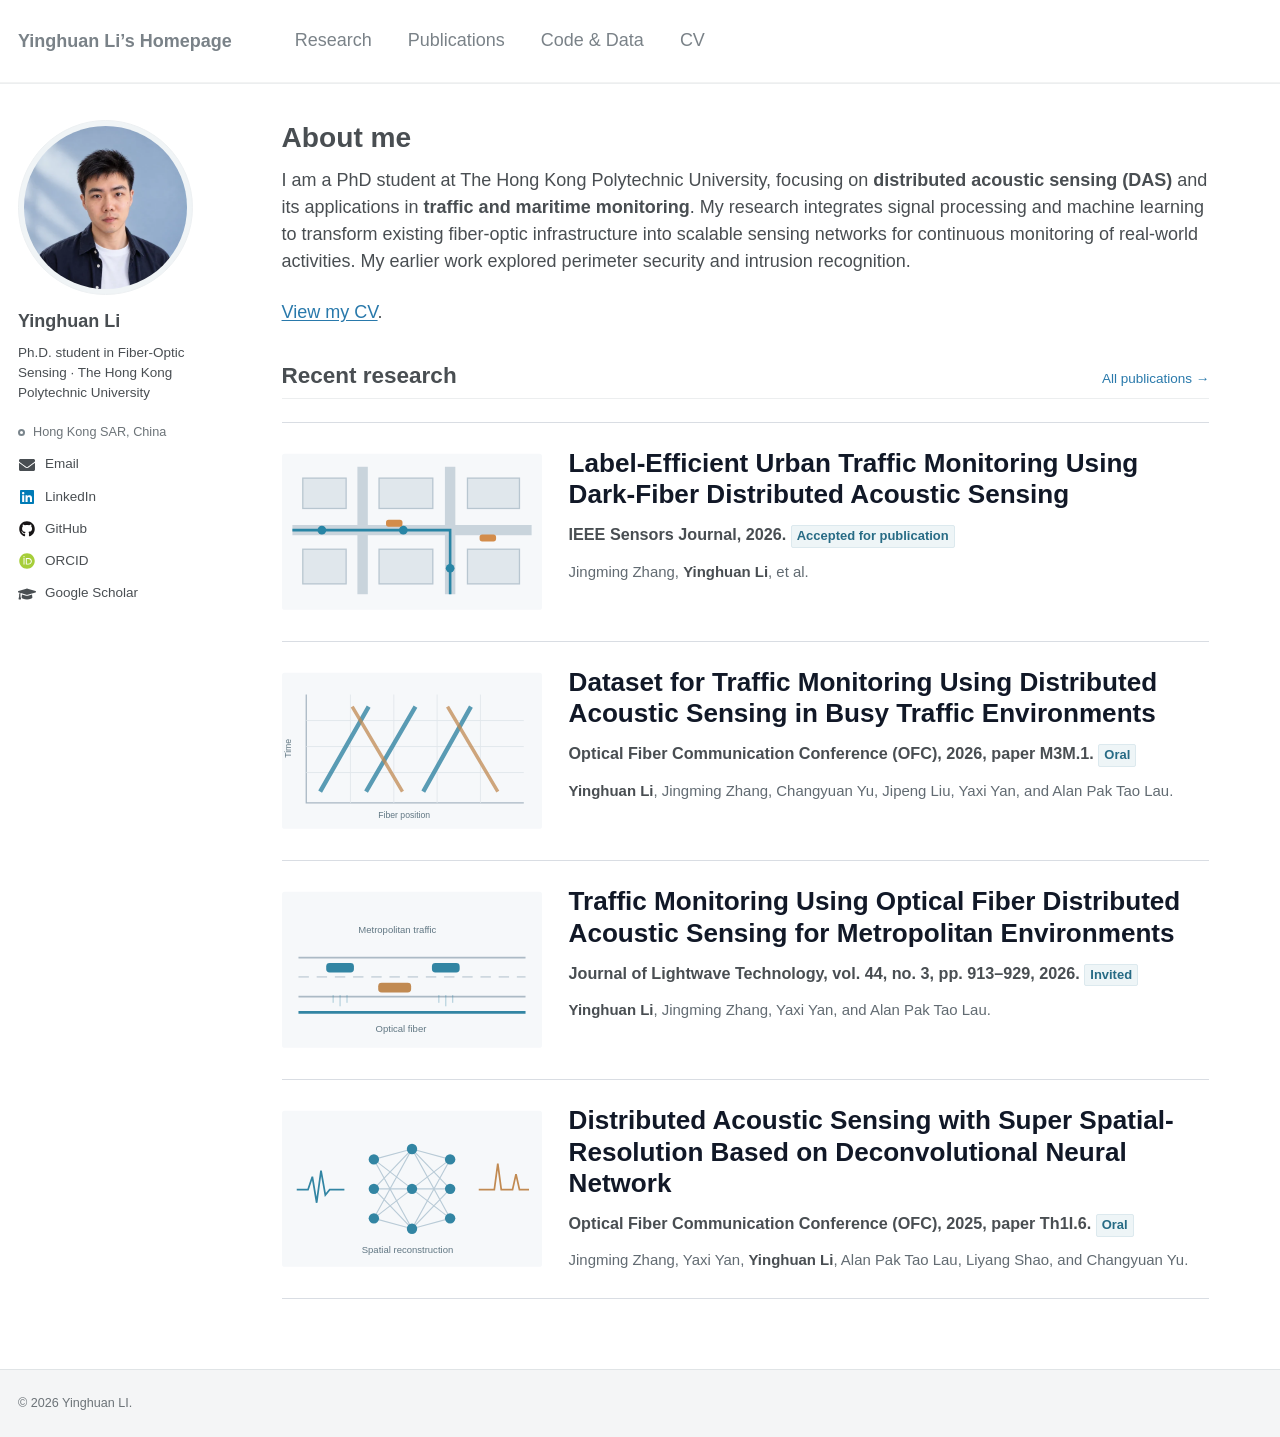
==== commit c12a2c18: "Publish reviewed portfolio snapshot" ====
--- a/index.html
+++ b/index.html
@@ -5,9 +5,9 @@
   <meta charset="utf-8">
   <meta name="viewport" content="width=device-width, initial-scale=1">
   <title>About · Yinghuan Li</title>
-  <meta name="description" content="I study distributed fiber-optic sensing for traffic and ocean monitoring at The Hong Kong Polytechnic University. My earlier work focused on perimeter security and intrusion identification.">
+  <meta name="description" content="I am a PhD student at The Hong Kong Polytechnic University, focusing on distributed acoustic sensing (DAS) and its applications in traffic and maritime monitoring. My research integrates signal processing and machine learning to transform existing fiber-optic infrastructure into scalable sensing networks for continuous monitoring of real-world activities. My earlier work explored perimeter security and intrusion recognition.">
   
-  <link rel="stylesheet" href="/assets/css/main.css?v=1792988921">
+  <link rel="stylesheet" href="/assets/css/main.css?v=1793002658">
 </head>
 <body>
   <a class="skip" href="#main">Skip to content</a>
@@ -22,7 +22,7 @@
   <div class="portfolio-shell">
     
 <aside class="author-card" aria-label="Author profile">
-  <img class="author-monogram" src="/assets/media/6c5f21be47e50b0b.webp" alt="Yinghuan Li">
+  <img class="author-monogram" src="/assets/media/ba9389b0b4972a44.webp" alt="Yinghuan Li">
   <div class="author-copy">
   <h2>Yinghuan Li</h2>
   <p class="author-role">Ph.D. student in Fiber-Optic Sensing · The Hong Kong Polytechnic University</p>
@@ -50,9 +50,8 @@
 
     <main id="main"><h1>About me</h1>
 <div class="about-copy">
-<p>I study distributed fiber-optic sensing for traffic and ocean monitoring at The Hong Kong Polytechnic University. My earlier work focused on perimeter security and intrusion identification.</p>
-<p>My research interests include <strong>distributed acoustic sensing</strong>, <strong>traffic monitoring</strong>, and <strong>ocean monitoring</strong>. I am interested in using optical fiber infrastructure to observe the physical environment.</p>
-<p>Before my Ph.D., I studied at <strong>Chongqing University</strong> (M.S. in Communication and Information Engineering; 2021.09–2024.07) and <strong>Shantou University</strong> (B.S. in Communication Engineering; 2017.09–2021.07). <a href="/cv/">View my CV</a>.</p>
+<p>I am a PhD student at The Hong Kong Polytechnic University, focusing on <strong>distributed acoustic sensing (DAS)</strong> and its applications in <strong>traffic and maritime monitoring</strong>. My research integrates signal processing and machine learning to transform existing fiber-optic infrastructure into scalable sensing networks for continuous monitoring of real-world activities. My earlier work explored perimeter security and intrusion recognition.</p>
+<p><a href="/cv/">View my CV</a>.</p>
 </div>
 
 <div class="section-heading"><h2>Recent research</h2><a href="/publications/">All publications <span aria-hidden="true">→</span></a></div>
@@ -133,6 +132,6 @@
 </main>
   </div>
   <footer class="portfolio-footer">© 2026 Yinghuan LI.</footer>
-  <script defer src="/assets/navigation.js?v=1792988921"></script>
+  <script defer src="/assets/navigation.js?v=1793002658"></script>
 </body>
 </html>
